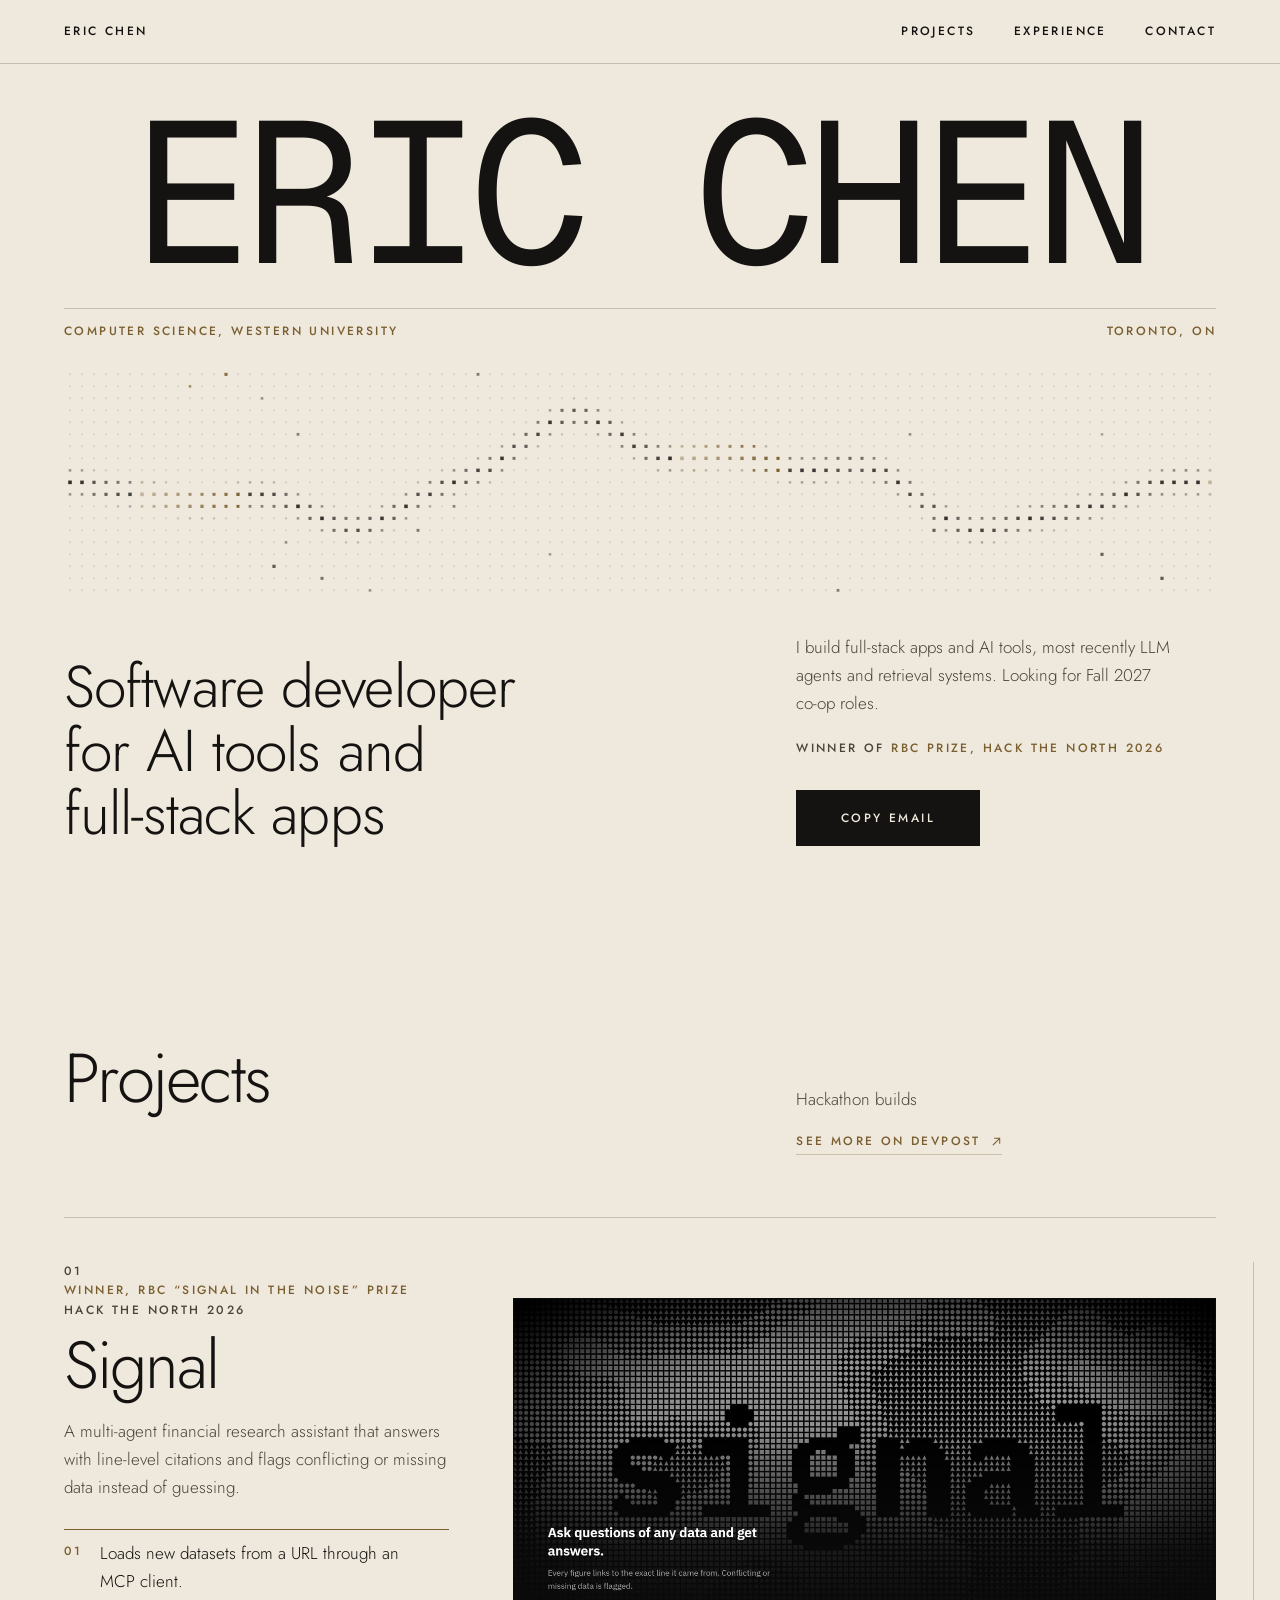
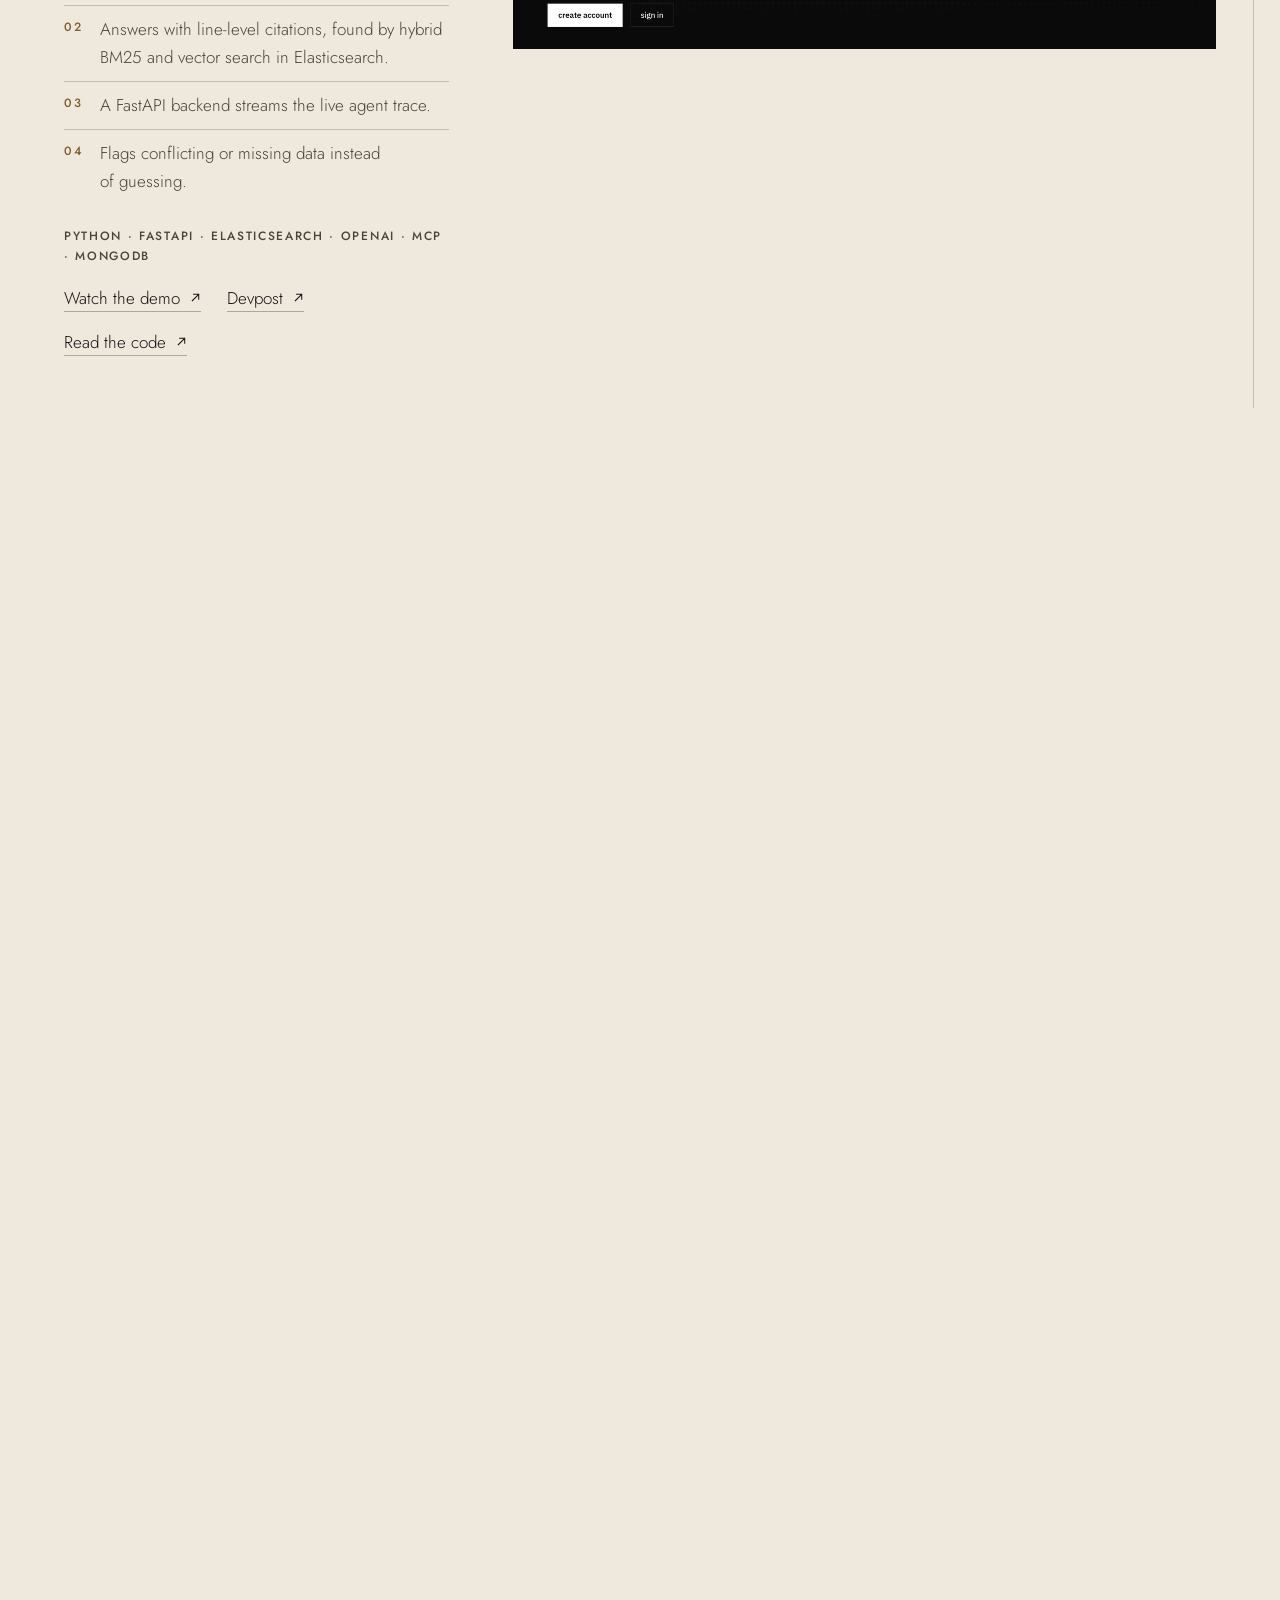
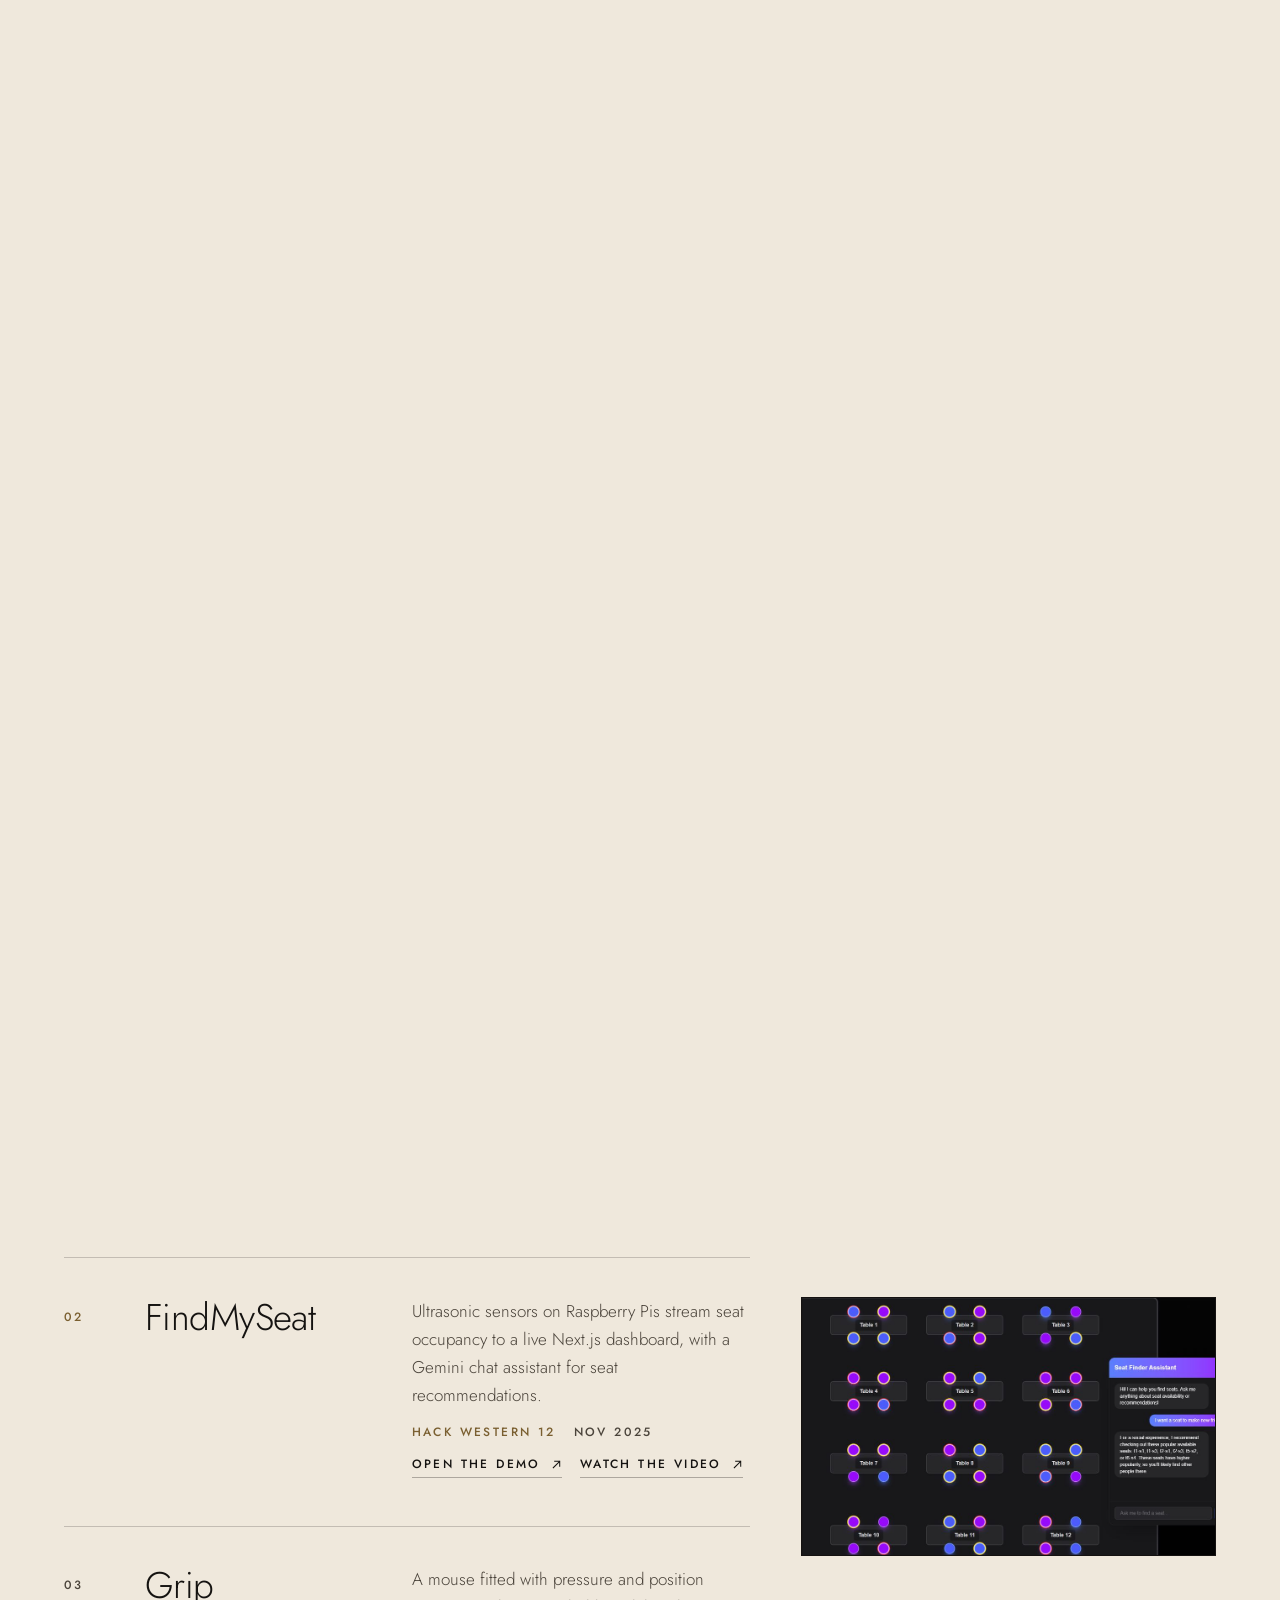
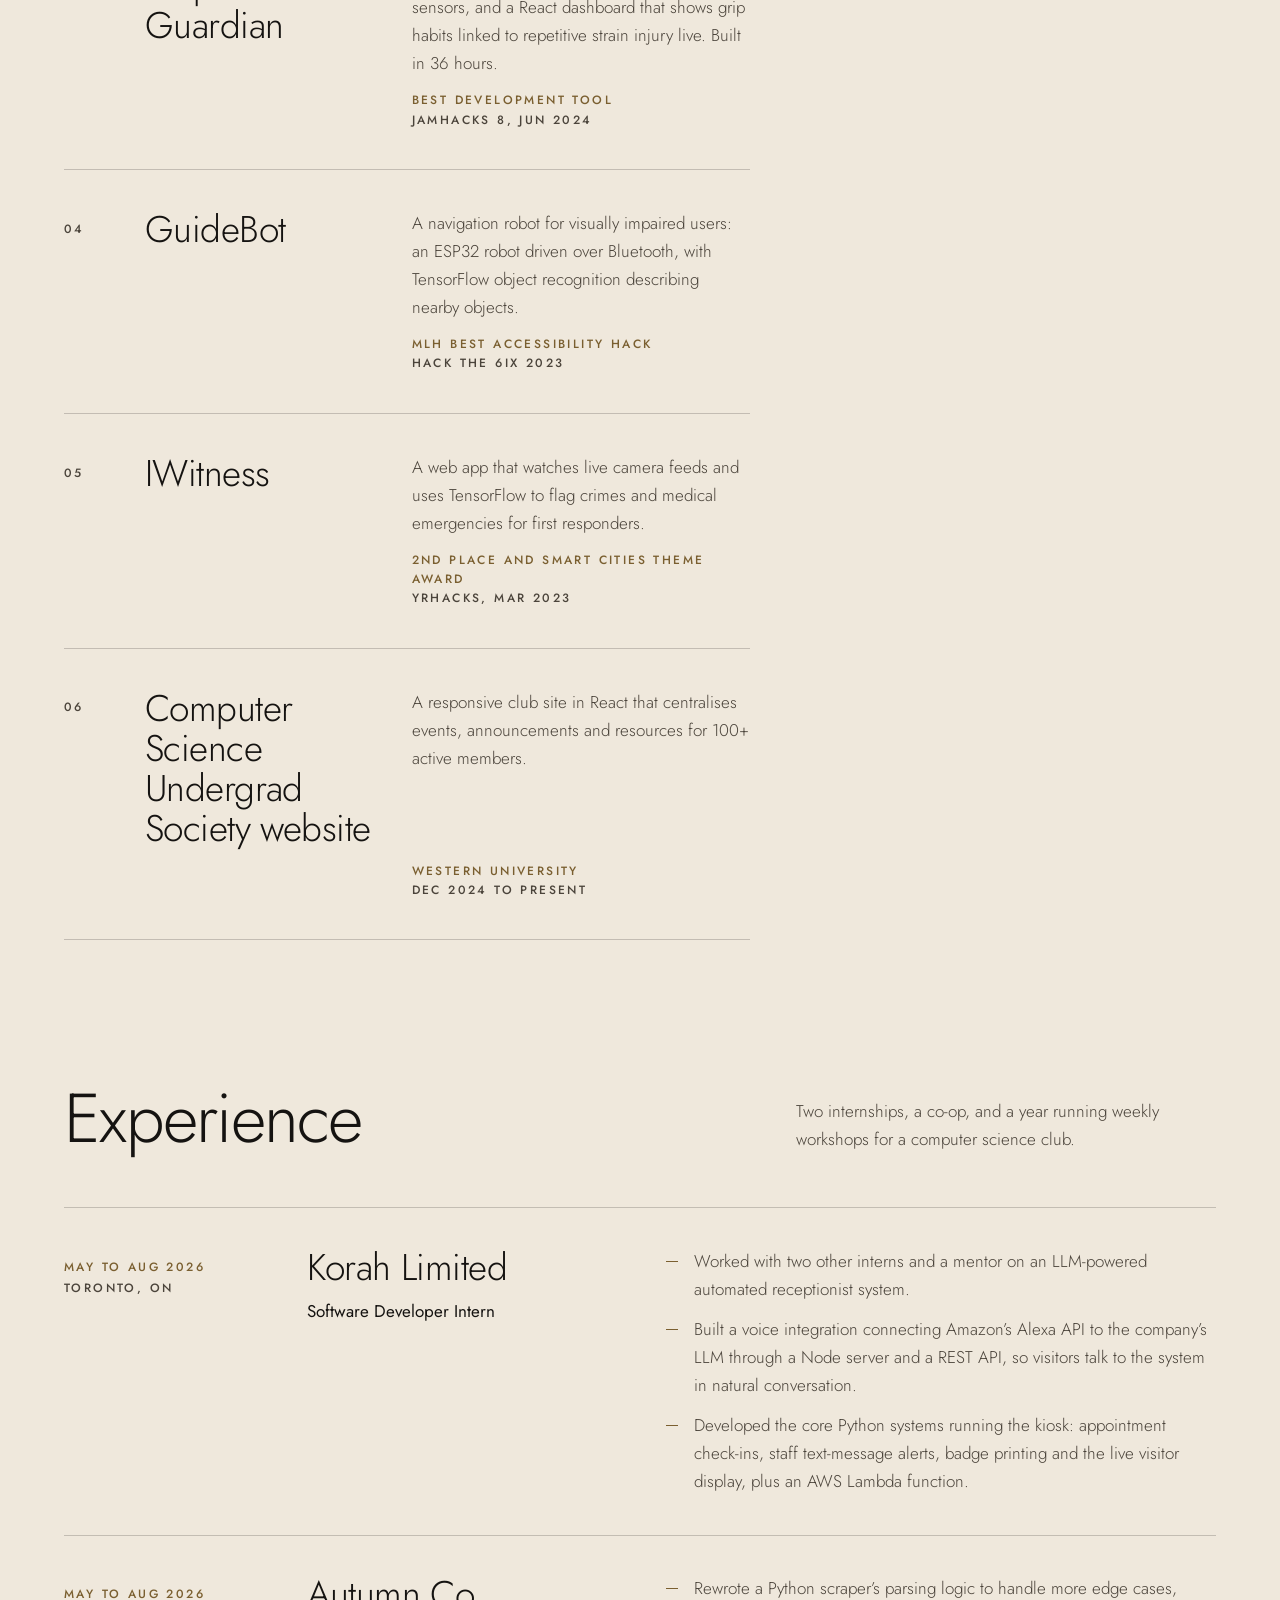
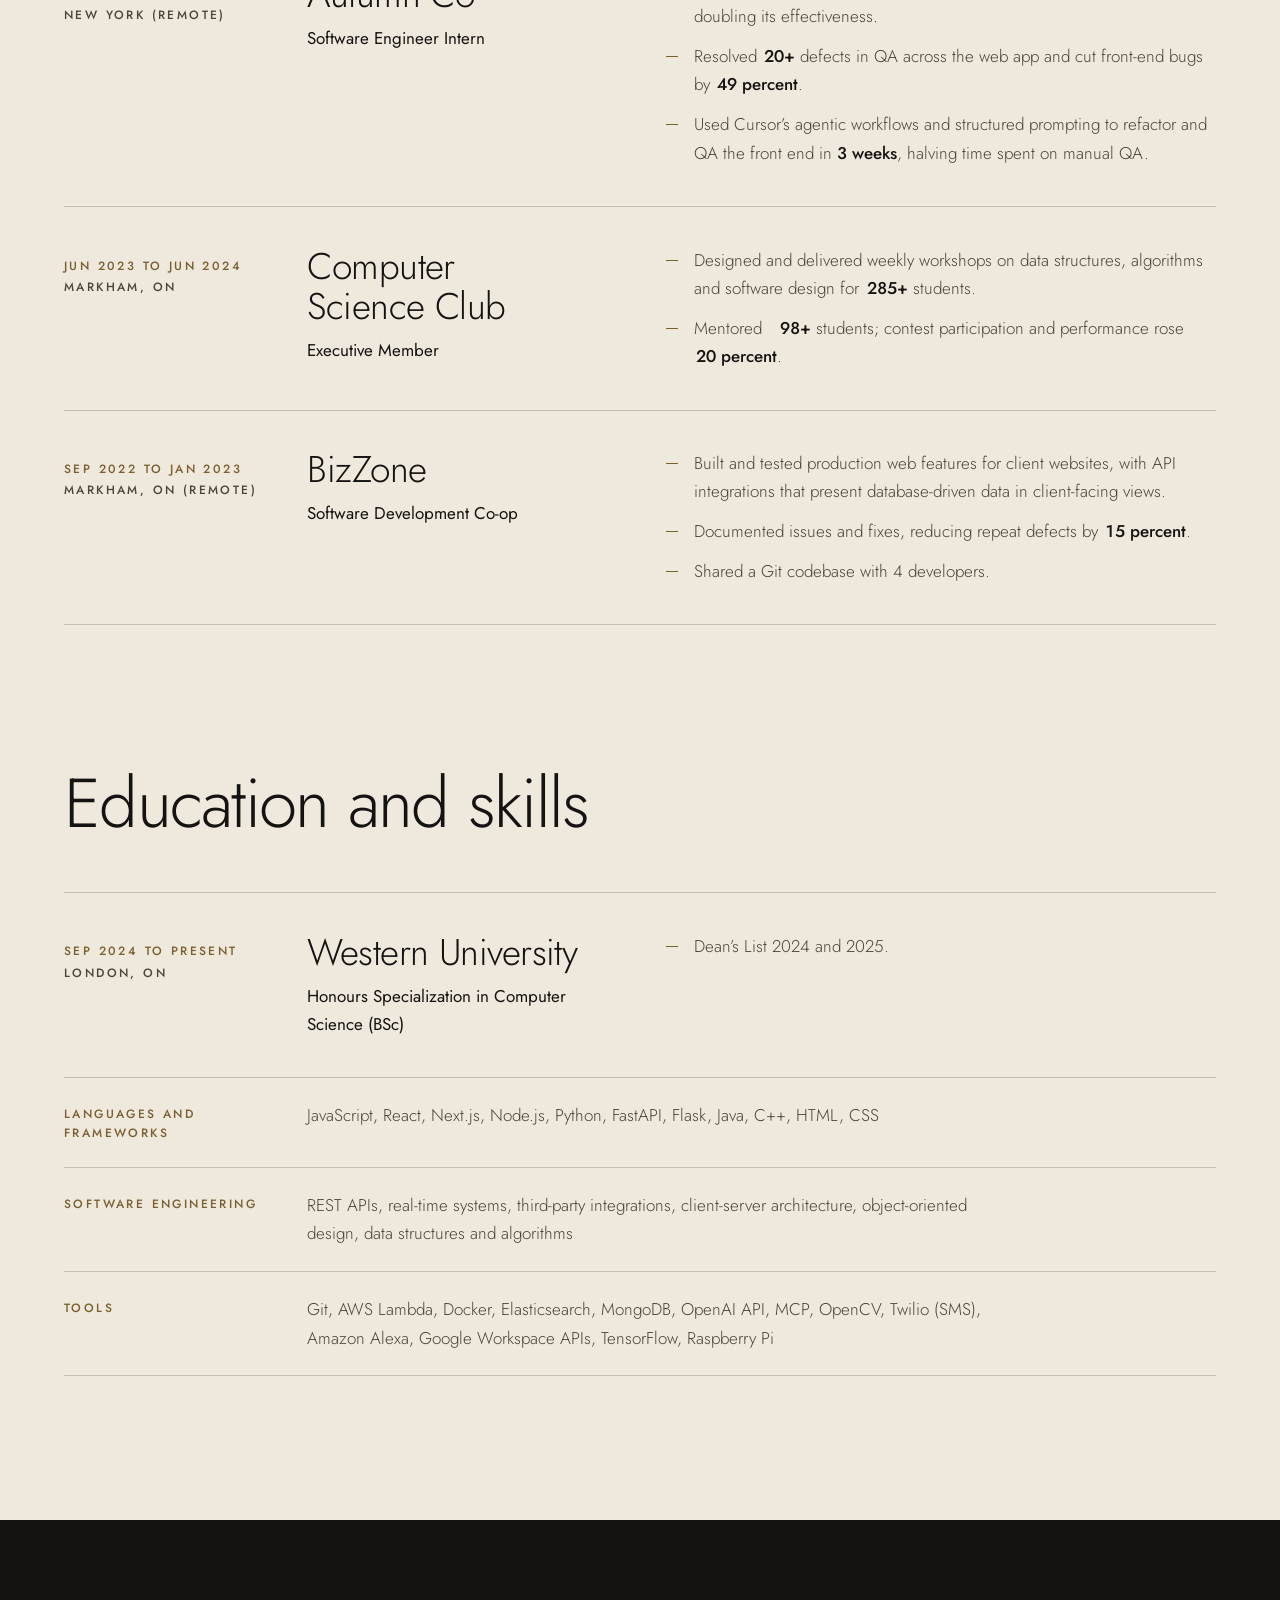
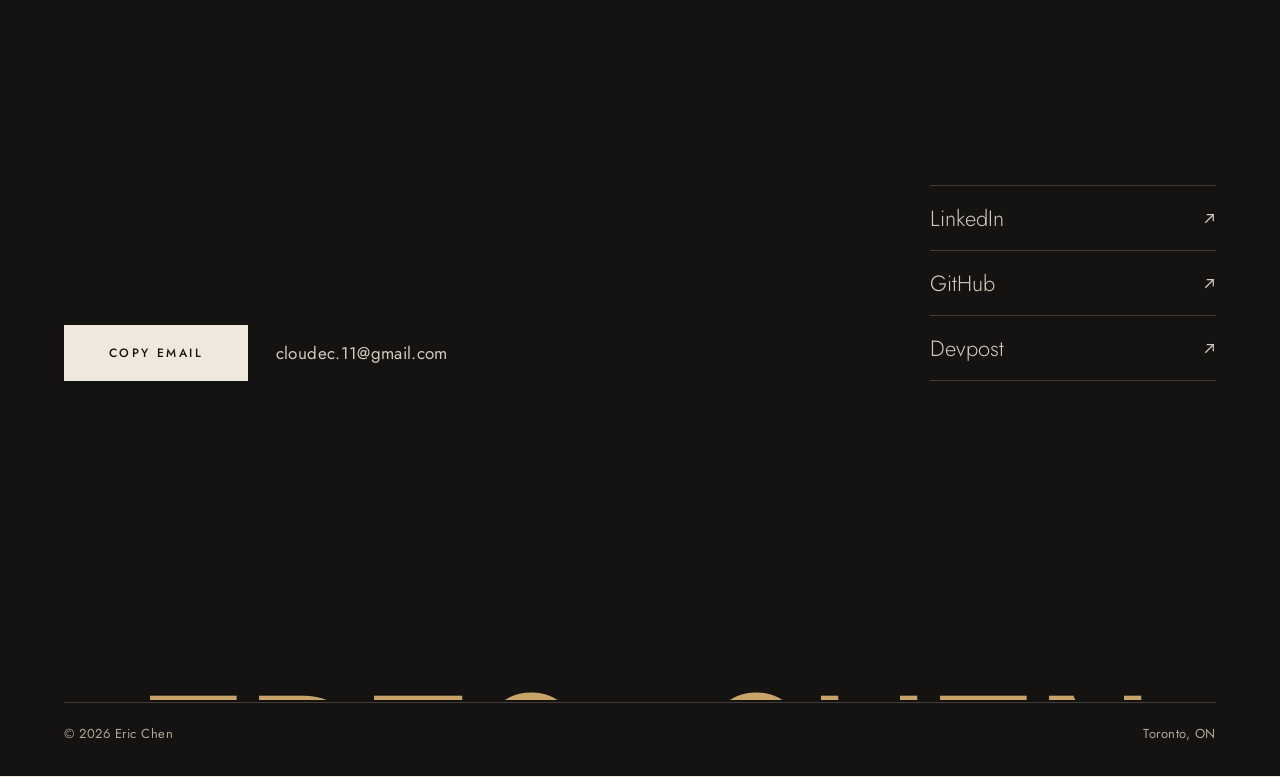
==== index.html @ 18ccc31a "animations and typography overhaul" ====
<!doctype html>
<html lang="en">
<head>
<meta charset="utf-8">
<meta name="viewport" content="width=device-width, initial-scale=1">
<title>Eric Chen, software developer for AI tools and full-stack apps</title>
<meta name="description" content="Eric Chen is a Computer Science student at Western University who builds full-stack apps and AI tools, most recently LLM agents and retrieval systems. Looking for Fall 2027 co-op roles.">
<meta name="theme-color" content="#efe8dc">
<link rel="canonical" href="https://eric-chen.ca/">
<meta property="og:type" content="website">
<meta property="og:site_name" content="Eric Chen">
<meta property="og:title" content="Eric Chen, software developer for AI tools and full-stack apps">
<meta property="og:description" content="Computer Science at Western University. Full-stack apps, LLM agents and retrieval systems. Looking for Fall 2027 co-op roles.">
<meta property="og:url" content="https://eric-chen.ca/">
<meta property="og:image" content="https://eric-chen.ca/assets/og.png">
<meta property="og:image:width" content="1200">
<meta property="og:image:height" content="630">
<meta property="og:image:alt" content="Eric Chen, software developer for AI tools and full-stack apps. Winner of RBC prize, Hack the North 2026.">
<meta name="twitter:card" content="summary_large_image">
<meta name="twitter:image" content="https://eric-chen.ca/assets/og.png">
<link rel="icon" href="/assets/favicon.svg" type="image/svg+xml">
<link rel="apple-touch-icon" href="/assets/apple-touch-icon.png">
<link rel="preconnect" href="https://fonts.googleapis.com">
<link rel="preconnect" href="https://fonts.gstatic.com" crossorigin>
<link href="https://fonts.googleapis.com/css2?family=Geist+Mono:wght@300..800&family=Jost:wght@300;400;500&display=swap" rel="stylesheet">
<link rel="stylesheet" href="assets/site.css">
<link rel="stylesheet" href="assets/hero.css">
<script>document.documentElement.classList.add('js');if(/[?&]motion=1/.test(location.search))document.documentElement.classList.add('force-motion');setTimeout(function(){if(!window.siteReady)document.documentElement.classList.remove('js')},3000)</script>
</head>
<body id="top">
<a class="skip" href="#main">Skip to content</a>

<svg class="sprite" aria-hidden="true" focusable="false" width="0" height="0">
  <symbol id="i-out" viewBox="0 0 12 12"><path d="M2.5 9.5l7-7M4 2.5h5.5V8" fill="none" stroke="currentColor" stroke-width="1.1" stroke-linecap="square"/></symbol>
</svg>

<header class="nav">
  <div class="wrap nav-row">
    <a class="mark k" href="#top" aria-label="Eric Chen, back to top">Eric Chen</a>
    <nav aria-label="Sections">
      <ul class="k">
        <li class="nav-wide"><a href="#projects">Projects</a></li>
        <li class="nav-wide"><a href="#experience">Experience</a></li>
        <li><a href="#contact">Contact</a></li>
      </ul>
    </nav>
  </div>
</header>

<main id="main">

<section class="hero" aria-labelledby="hero-title">
  <div class="wrap hero-top">
    <p class="hero-name" aria-label="Eric Chen"><span class="w" aria-hidden="true"><i style="--i:0">E</i><i style="--i:1">r</i><i style="--i:2">i</i><i style="--i:3">c</i></span> <span class="w" aria-hidden="true"><i style="--i:4">C</i><i style="--i:5">h</i><i style="--i:6">e</i><i style="--i:7">n</i></span></p>
    <p class="hero-meta k"><span>Computer Science, Western University</span><span>Toronto, ON</span></p>
    <div class="hero-field" aria-hidden="true"><canvas></canvas></div>
  </div>
  <div class="wrap hero-row" data-enter>
    <h1 id="hero-title">Software developer for AI tools and full&#8209;stack apps</h1>
    <div class="hero-side">
      <p>I build full-stack apps and AI tools, most recently LLM agents and retrieval systems. Looking for Fall 2027 co-op roles.</p>
      <p class="fact k"><span>Winner of</span> RBC prize, Hack&nbsp;the&nbsp;North&nbsp;2026</p>
      <a class="btn" href="mailto:cloudec.11@gmail.com" data-magnet data-copy><span>Email Eric</span></a>
    </div>
  </div>
</section>

<section class="sec" id="projects" aria-labelledby="projects-title">
  <div class="wrap">
    <header class="sec-head" data-reveal>
      <h2 id="projects-title">Projects</h2>
      <p>Hackathon builds</p>
      <a class="tlink k" href="https://devpost.com/cloudec-11">See more on Devpost<svg class="ico" aria-hidden="true"><use href="#i-out"/></svg></a>
    </header>

    <article class="case" id="signal" aria-labelledby="signal-title" data-case>
      <div class="case-stage">
        <div class="case-bg" aria-hidden="true"><div class="case-log"></div></div>
        <div class="case-rail" aria-hidden="true"><i></i></div>
        <div class="case-text" data-reveal>
          <p class="k case-award"><span class="row-n" aria-hidden="true">01</span><span class="hl">Winner, RBC &ldquo;Signal in the Noise&rdquo; prize</span><span>Hack the North 2026</span></p>
          <h3 id="signal-title" class="case-title">Signal</h3>
          <p class="case-lede">A multi-agent financial research assistant that answers with line-level citations and flags conflicting or missing data instead of guessing.</p>
          <ol class="steps">
            <li data-step="0"><span class="k" aria-hidden="true">01</span><p>Loads new datasets from a URL through an MCP client.</p></li>
            <li data-step="1"><span class="k" aria-hidden="true">02</span><p>Answers with line-level citations, found by hybrid BM25 and vector search in Elasticsearch.</p></li>
            <li data-step="2"><span class="k" aria-hidden="true">03</span><p>A FastAPI backend streams the live agent trace.</p></li>
            <li data-step="3"><span class="k" aria-hidden="true">04</span><p>Flags conflicting or missing data instead of guessing.</p></li>
          </ol>
          <p class="k stack">Python · FastAPI · Elasticsearch · OpenAI · MCP · MongoDB</p>
          <div class="case-links">
            <a class="tlink" href="https://www.youtube.com/watch?v=uoozwdHRqZA" data-video="uoozwdHRqZA" data-title="Signal demo">Watch the demo<svg class="ico" aria-hidden="true"><use href="#i-out"/></svg></a>
            <a class="tlink" href="https://devpost.com/software/temp-project-0sp3zv">Devpost<svg class="ico" aria-hidden="true"><use href="#i-out"/></svg></a>
            <a class="tlink" href="https://github.com/liamma06/searchGM">Read the code<svg class="ico" aria-hidden="true"><use href="#i-out"/></svg></a>
          </div>
        </div>
        <div class="screen" tabindex="0" role="group" aria-label="Signal screenshots" data-reveal>
          <img class="frame f0" src="assets/img/signal-1.jpg" width="1400" height="690" alt="Signal's landing page: ask questions of any data and get answers" loading="lazy" decoding="async">
          <img class="frame f1" src="assets/img/signal-2.jpg" width="1400" height="695" alt="A Signal answer about RBC's quarterly revenue and EPS, with numbered citations and an agent tracker showing planner, retriever, verifier and writer times" loading="lazy" decoding="async">
          <img class="frame f2" src="assets/img/signal-3.jpg" width="850" height="736" alt="Signal's agent graph tracing retrieved lines into an answer, with two conflicting figures marked in red" loading="lazy" decoding="async">
        </div>
      </div>
    </article>

    <div class="rows projects">
      <div class="peek" aria-hidden="true"></div>
      <article class="row proj" data-reveal data-shots="assets/img/shot-findmyseat.jpg assets/img/findmyseat-chat.jpg">
        <span class="k row-n" aria-hidden="true">02</span>
        <h3><a href="https://devpost.com/software/findmyseat">FindMySeat<svg class="ico" aria-hidden="true"><use href="#i-out"/></svg></a></h3>
        <div class="row-body">
          <p>Ultrasonic sensors on Raspberry Pis stream seat occupancy to a live Next.js dashboard, with a Gemini chat assistant for seat recommendations.</p>
          <img class="shot" src="assets/img/shot-findmyseat.jpg" width="1120" height="700" alt="FindMySeat's occupancy map showing which seats at each table are taken" loading="lazy" decoding="async">
        </div>
        <div class="k row-meta">
          <span class="hl">Hack Western 12</span>
          <span>Nov 2025</span>
          <a class="tlink" href="https://findmyseathackwestern.vercel.app">Open the demo<svg class="ico" aria-hidden="true"><use href="#i-out"/></svg></a>
          <a class="tlink" href="https://www.youtube.com/watch?v=jiRtKiY59do" data-video="jiRtKiY59do" data-title="FindMySeat demo">Watch the video<svg class="ico" aria-hidden="true"><use href="#i-out"/></svg></a>
        </div>
      </article>

      <article class="row proj" data-reveal data-shots="assets/img/gripguardian.jpg">
        <span class="k row-n" aria-hidden="true">03</span>
        <h3><a href="https://dorahacks.io/buidl/13396">Grip Guardian<svg class="ico" aria-hidden="true"><use href="#i-out"/></svg></a></h3>
        <div class="row-body">
          <p>A mouse fitted with pressure and position sensors, and a React dashboard that shows grip habits linked to repetitive strain injury live. Built in 36 hours.</p>
          <img class="shot shot-tall" src="assets/img/gripguardian.jpg" width="427" height="570" alt="The Grip Guardian prototype: a mouse shell fitted with sensors and wired to a microcontroller" loading="lazy" decoding="async">
        </div>
        <div class="k row-meta">
          <span class="hl">Best Development Tool</span>
          <span>JAMHacks 8, Jun 2024</span>
        </div>
      </article>

      <article class="row proj" data-reveal data-card="MLH Best Accessibility Hack|Hack the 6ix 2023">
        <span class="k row-n" aria-hidden="true">04</span>
        <h3><a href="https://devpost.com/software/guidebot">GuideBot<svg class="ico" aria-hidden="true"><use href="#i-out"/></svg></a></h3>
        <div class="row-body">
          <p>A navigation robot for visually impaired users: an ESP32 robot driven over Bluetooth, with TensorFlow object recognition describing nearby objects.</p>
        </div>
        <div class="k row-meta">
          <span class="hl">MLH Best Accessibility Hack</span>
          <span>Hack the 6ix 2023</span>
        </div>
      </article>

      <article class="row proj" data-reveal data-shots="assets/img/shot-iwitness.jpg assets/img/iwitness-live.jpg">
        <span class="k row-n" aria-hidden="true">05</span>
        <h3><a href="https://devpost.com/software/temp-rft3ge">IWitness<svg class="ico" aria-hidden="true"><use href="#i-out"/></svg></a></h3>
        <div class="row-body">
          <p>A web app that watches live camera feeds and uses TensorFlow to flag crimes and medical emergencies for first responders.</p>
          <img class="shot" src="assets/img/shot-iwitness.jpg" width="1120" height="700" alt="IWitness's home page" loading="lazy" decoding="async">
        </div>
        <div class="k row-meta">
          <span class="hl">2nd Place and Smart Cities Theme Award</span>
          <span>YRHacks, Mar 2023</span>
        </div>
      </article>

      <article class="row proj proj-plain" data-reveal data-card="100+ active members|React">
        <span class="k row-n" aria-hidden="true">06</span>
        <h3>Computer Science Undergrad Society website</h3>
        <div class="row-body">
          <p>A responsive club site in React that centralises events, announcements and resources for 100+ active members.</p>
        </div>
        <div class="k row-meta">
          <span class="hl">Western University</span>
          <span>Dec 2024 to present</span>
        </div>
      </article>
    </div>
  </div>
</section>

<section class="sec" id="experience" aria-labelledby="exp-title">
  <div class="wrap">
    <header class="sec-head" data-reveal>
      <h2 id="exp-title">Experience</h2>
      <p>Two internships, a co-op, and a year running weekly workshops for a computer science club.</p>
    </header>

    <ol class="rows">
      <li class="row role" data-reveal>
        <p class="k row-meta"><span class="hl">May to Aug 2026</span><span>Toronto, ON</span></p>
        <div class="role-id">
          <h3>Korah Limited</h3>
          <p>Software Developer Intern</p>
        </div>
        <ul class="points">
          <li>Worked with two other interns and a mentor on an LLM-powered automated receptionist system.</li>
          <li>Built a voice integration connecting Amazon&rsquo;s Alexa API to the company&rsquo;s LLM through a Node server and a REST API, so visitors talk to the system in natural conversation.</li>
          <li>Developed the core Python systems running the kiosk: appointment check-ins, staff text-message alerts, badge printing and the live visitor display, plus an AWS Lambda function.</li>
        </ul>
      </li>
      <li class="row role" data-reveal>
        <p class="k row-meta"><span class="hl">May to Aug 2026</span><span>New York (remote)</span></p>
        <div class="role-id">
          <h3>Autumn Co</h3>
          <p>Software Engineer Intern</p>
        </div>
        <ul class="points">
          <li>Rewrote a Python scraper&rsquo;s parsing logic to handle more edge cases, doubling its effectiveness.</li>
          <li>Resolved <b><span class="num" data-n="20">20</span>+</b> defects in QA across the web app and cut front-end bugs by <b><span class="num" data-n="50">50</span> percent</b>.</li>
          <li>Used Cursor&rsquo;s agentic workflows and structured prompting to refactor and QA the front end in <b>3 weeks</b>, halving time spent on manual QA.</li>
        </ul>
      </li>
      <li class="row role" data-reveal>
        <p class="k row-meta"><span class="hl">Jun 2023 to Jun 2024</span><span>Markham, ON</span></p>
        <div class="role-id">
          <h3>Computer Science Club</h3>
          <p>Executive Member</p>
        </div>
        <ul class="points">
          <li>Designed and delivered weekly workshops on data structures, algorithms and software design for <b><span class="num" data-n="300">300</span>+</b> students.</li>
          <li>Mentored <b><span class="num" data-n="100">100</span>+</b> students; contest participation and performance rose <b><span class="num" data-n="20">20</span> percent</b>.</li>
        </ul>
      </li>
      <li class="row role" data-reveal>
        <p class="k row-meta"><span class="hl">Sep 2022 to Jan 2023</span><span>Markham, ON (remote)</span></p>
        <div class="role-id">
          <h3>BizZone</h3>
          <p>Software Development Co-op</p>
        </div>
        <ul class="points">
          <li>Built and tested production web features for client websites, with API integrations that present database-driven data in client-facing views.</li>
          <li>Documented issues and fixes, reducing repeat defects by <b><span class="num" data-n="15">15</span> percent</b>.</li>
          <li>Shared a Git codebase with 4 developers.</li>
        </ul>
      </li>
    </ol>
  </div>
</section>

<section class="sec" id="education" aria-labelledby="edu-title">
  <div class="wrap">
    <header class="sec-head" data-reveal>
      <h2 id="edu-title">Education and skills</h2>
    </header>
    <div class="rows">
      <div class="row role" data-reveal>
        <p class="k row-meta"><span class="hl">Sep 2024 to present</span><span>London, ON</span></p>
        <div class="role-id">
          <h3>Western University</h3>
          <p>Honours Specialization in Computer Science (BSc)</p>
        </div>
        <ul class="points"><li>Dean&rsquo;s List 2024 and 2025.</li></ul>
      </div>
      <dl class="skills">
        <div class="row" data-reveal><dt class="k">Languages and frameworks</dt><dd>JavaScript, React, Next.js, Node.js, Python, FastAPI, Flask, Java, C++, HTML, CSS</dd></div>
        <div class="row" data-reveal><dt class="k">Software engineering</dt><dd>REST APIs, real-time systems, third-party integrations, client-server architecture, object-oriented design, data structures and algorithms</dd></div>
        <div class="row" data-reveal><dt class="k">Tools</dt><dd>Git, AWS Lambda, Docker, Elasticsearch, MongoDB, OpenAI API, MCP, OpenCV, Twilio (SMS), Amazon Alexa, Google Workspace APIs, TensorFlow, Raspberry Pi</dd></div>
      </dl>
    </div>
  </div>
</section>

</main>

<footer class="foot" id="contact" aria-labelledby="foot-title">
  <div class="wrap">
    <div class="foot-grid">
      <div class="foot-lead" data-reveal>
        <h2 id="foot-title">Open to Fall 2027 co&#8209;op roles.</h2>
        <div class="foot-cta">
          <a class="btn btn-light" href="mailto:cloudec.11@gmail.com" data-magnet data-copy><span>Email Eric</span></a>
          <span class="foot-mail">cloudec.11@gmail.com</span>
        </div>
      </div>
      <ul class="foot-links" data-reveal>
        <li><a href="https://www.linkedin.com/in/eric-chen11"><span>LinkedIn</span><svg class="ico" aria-hidden="true"><use href="#i-out"/></svg></a></li>
        <li><a href="https://github.com/cloudec11"><span>GitHub</span><svg class="ico" aria-hidden="true"><use href="#i-out"/></svg></a></li>
        <li><a href="https://devpost.com/cloudec-11"><span>Devpost</span><svg class="ico" aria-hidden="true"><use href="#i-out"/></svg></a></li>
      </ul>
    </div>
    <p class="foot-name" aria-hidden="true"><span class="w"><i style="--i:0">E</i><i style="--i:1">r</i><i style="--i:2">i</i><i style="--i:3">c</i></span> <span class="w"><i style="--i:5">C</i><i style="--i:6">h</i><i style="--i:7">e</i><i style="--i:8">n</i></span></p>
    <div class="foot-base">
      <span>&copy; 2026 Eric Chen</span>
      <span>Toronto, ON</span>
    </div>
  </div>
</footer>

<dialog class="film" aria-label="Project demo video">
  <div class="film-box">
    <div class="film-bar"><p class="k film-title"></p><button class="film-close k" type="button">Close</button></div>
    <div class="film-frame"></div>
  </div>
</dialog>
<p class="sr-only" role="status" aria-live="polite" id="copy-status"></p>
<script src="assets/site.js" defer></script>
<script src="assets/hero.js" defer></script>
<script src="assets/field.js" defer></script>
</body>
</html>
---- assets/site.css ----
/* eric-chen.ca
   Cream paper, near-black ink, one muted gold.
   One text face (Jost). The monospace (Geist Mono) is reserved for the name alone. */

:root {
  --cream: #efe8dc;
  --ink: #151311;
  --soft: #4b443b;
  --gold: #7a5f30;
  --gold-l: #c8a46a;
  --on-ink: #d3cbbe;
  --on-ink-soft: #b0a797;
  --line: rgba(21, 19, 17, .2);
  --line-d: rgba(239, 232, 220, .2);

  --mono: "Geist Mono", ui-monospace, "SF Mono", Menlo, Consolas, monospace;
  --sans: Jost, "Century Gothic", system-ui, sans-serif;

  --edge: clamp(20px, 5vw, 72px);
  --max: 1240px;
  --nav-h: 64px;
  --band: clamp(96px, 16vh, 176px);
  --out: cubic-bezier(.16, 1, .3, 1);
  --ring: var(--gold);
}

*, *::before, *::after { box-sizing: border-box; }
* { margin: 0; padding: 0; }

html {
  scroll-behavior: smooth;
  scroll-padding-top: var(--nav-h);
  scrollbar-color: #8b7f6d var(--cream);
  -webkit-text-size-adjust: 100%;
}

body {
  background: var(--cream);
  color: var(--ink);
  font: 300 17px/1.65 var(--sans);
  -webkit-font-smoothing: antialiased;
  -moz-osx-font-smoothing: grayscale;
  overflow-x: clip;
}

::selection { background: var(--ink); color: var(--cream); }
.foot ::selection { background: var(--gold-l); color: var(--ink); }

img { display: block; max-width: 100%; height: auto; }
a { color: inherit; text-decoration: none; }
ul, ol { list-style: none; }
h1, h2, h3 { font-weight: 300; text-wrap: balance; }
p { text-wrap: pretty; }
b { font-weight: 500; color: var(--ink); }
i { font-style: normal; }

:focus-visible { outline: 2px solid var(--ring); outline-offset: 4px; }
.foot { --ring: var(--gold-l); }

.wrap { width: min(var(--max), 100% - 2 * var(--edge)); margin-inline: auto; }
.sprite { position: absolute; }

/* Small tracked label: the only second voice on the page */
.k {
  font: 500 12px/1.6 var(--sans);
  letter-spacing: .2em;
  text-transform: uppercase;
}

.skip {
  position: absolute;
  left: 8px;
  top: 8px;
  z-index: 100;
  padding: 16px 20px;
  background: var(--ink);
  color: var(--cream);
  font: 500 12px/1 var(--sans);
  letter-spacing: .2em;
  text-transform: uppercase;
  transform: translateY(-200%);
}
.skip:focus { transform: none; outline-color: var(--gold-l); outline-offset: 2px; }

.ico { width: 11px; height: 11px; flex: none; transition: transform .45s var(--out), opacity .3s; }

/* ── Nav ─────────────────────────────────────────── */
.nav { position: sticky; top: 0; z-index: 50; background: var(--cream); }
.nav-row {
  display: flex;
  justify-content: space-between;
  align-items: center;
  height: var(--nav-h);
}
/* Reading progress: a gold hairline that grows with the page */
.nav::after {
  content: "";
  position: absolute;
  inset: auto 0 0 0;
  height: 1px;
  background: var(--line);
}
.nav::before {
  content: "";
  position: absolute;
  inset: auto 0 -1px 0;
  z-index: 1;
  height: 3px;
  background: var(--gold);
  transform: scaleX(var(--read, 0));
  transform-origin: 0 50%;
}
/* Where scroll timelines exist the browser drives it; elsewhere site.js sets --read */
@supports (animation-timeline: scroll()) {
  .nav::before { animation: grow linear both; animation-timeline: scroll(root); }
}
@keyframes grow { from { transform: scaleX(0); } to { transform: scaleX(1); } }

.mark { display: inline-flex; align-items: center; min-height: 44px; }
.nav ul { display: flex; gap: clamp(20px, 3vw, 40px); }
.nav li a, .mark {
  display: inline-flex;
  align-items: center;
  min-height: 44px;
  background: linear-gradient(currentColor, currentColor) 0 calc(50% + 13px) / 0 1px no-repeat;
  transition: background-size .45s var(--out);
}
.nav li a:hover, .nav li a:focus-visible, .mark:hover { background-size: 100% 1px; }

/* ── Button: ink fills from below on hover ───────── */
.btn {
  position: relative;
  display: inline-flex;
  align-items: center;
  justify-content: center;
  min-height: 56px;
  padding: 0 36px;
  border: 1px solid var(--ink);
  color: var(--cream);
  font: 500 12px/1 var(--sans);
  letter-spacing: .2em;
  text-transform: uppercase;
  white-space: nowrap;
  overflow: hidden;
  isolation: isolate;
  transition: color .45s var(--out), transform .5s var(--out);
  will-change: transform;
}
.btn::before, .btn::after { content: ""; position: absolute; inset: 0; z-index: -1; }
.btn::before { background: var(--ink); }
.btn::after { background: var(--cream); transform: translateY(101%); transition: transform .55s var(--out); }
.btn:hover, .btn:focus-visible { color: var(--ink); }
.btn:hover::after, .btn:focus-visible::after { transform: none; }
.btn:active { transform: scale(.97); transition-duration: .08s; }
.btn-light { border-color: var(--cream); color: var(--ink); }
.btn-light::before { background: var(--cream); }
.btn-light::after { background: var(--ink); }
.btn-light:hover, .btn-light:focus-visible { color: var(--cream); }
/* Copy-email button: both labels share one cell so the width never jumps; the new one rolls up */
.btn-roll { display: grid; overflow: hidden; }
.btn-roll > span { grid-area: 1 / 1; text-align: center; transition: transform .55s var(--out), opacity .4s; }
.btn-roll > span + span { transform: translateY(110%); opacity: 0; }
.btn.is-copied .btn-roll > span:first-child { transform: translateY(-110%); opacity: 0; }
.btn.is-copied .btn-roll > span + span { transform: none; opacity: 1; }
.sr-only { position: absolute; width: 1px; height: 1px; overflow: hidden; clip-path: inset(50%); white-space: nowrap; }

.tlink {
  position: relative;
  display: inline-flex;
  align-items: center;
  gap: 10px;
  min-height: 44px;
}
.tlink::before, .tlink::after {
  content: "";
  position: absolute;
  left: 0;
  right: 0;
  top: calc(50% + 13px);
  height: 1px;
  background: currentColor;
}
.tlink::before { opacity: .3; }
.tlink::after { transform: scaleX(0); transform-origin: 0 50%; transition: transform .5s var(--out); }
.tlink:hover::after, .tlink:focus-visible::after { transform: scaleX(1); }
.tlink:hover .ico { transform: translate(2px, -2px); }

/* ── Hero ────────────────────────────────────────── */
.hero {
  min-height: calc(100svh - var(--nav-h));
  display: flex;
  flex-direction: column;
  justify-content: space-between;
  padding-bottom: clamp(32px, 6vh, 64px);
}
.hero-top {
  container-type: inline-size;
  padding-top: clamp(20px, 4vh, 44px);
  flex: 1;
  display: flex;
  flex-direction: column;
}
/* Signal in the noise: a dot-matrix scope under the name (assets/field.js) */
.hero-field {
  flex: 1;
  min-height: 140px;
  margin-top: clamp(16px, 3vh, 32px);
  position: relative;
  animation: fade 1.6s 1s ease-out backwards;
}
.hero-field canvas { position: absolute; inset: 0; width: 100%; height: 100%; }
.hero-name {
  font: 400 17.4cqi/.86 var(--mono);
  letter-spacing: -.035em;
  text-transform: uppercase;
  white-space: nowrap;
  text-align: center;
  margin-inline: -.02em;
}
.hero-name .w { display: inline-block; overflow: clip; overflow-clip-margin: .04em; padding-block: .12em; margin-block: -.09em; }
.hero-name i { display: inline-block; animation: letter 1.2s calc(var(--i) * 55ms + 80ms) var(--out) backwards; }
@keyframes letter { from { transform: translateY(108%); } }
/* The name eases back as the page starts to scroll */
@supports (animation-timeline: scroll()) {
  .hero-top { animation: recede linear both; animation-timeline: scroll(root); animation-range: 0 80vh; }
  @keyframes recede { to { transform: translateY(14vh) scale(.94); opacity: .12; } }
}

.hero-meta {
  display: flex;
  justify-content: space-between;
  gap: 24px;
  margin-top: clamp(16px, 2.6vh, 28px);
  padding-top: 14px;
  color: var(--gold);
  position: relative;
  animation: fade .9s .7s ease-out backwards;
}
.hero-meta::before {
  content: "";
  position: absolute;
  inset: 0 0 auto 0;
  height: 1px;
  background: var(--line);
  transform-origin: 0 50%;
  animation: draw 1.4s .5s var(--out) backwards;
}
@keyframes draw { from { transform: scaleX(0); } }
@keyframes fade { from { opacity: 0; } }

.hero-row {
  display: grid;
  grid-template-columns: minmax(0, 1.5fr) minmax(0, 1fr);
  column-gap: clamp(32px, 8vw, 128px);
  align-items: end;
  padding-top: clamp(28px, 4vh, 48px);
  position: relative;
  background: var(--cream);
}
.hero h1 {
  font-size: clamp(34px, 4.6vw, 68px);
  line-height: 1.08;
  letter-spacing: -.015em;
  max-width: 14ch;
}
.hero-side { display: flex; flex-direction: column; align-items: flex-start; gap: 22px; }
.hero-side > p:first-child { color: var(--soft); max-width: 38ch; }
.fact { color: var(--gold); }
.fact span { color: var(--soft); }
.hero-side .btn { margin-top: 10px; }

[data-enter] > *, .hero-side > * { animation: rise 1.1s var(--out) backwards; }
[data-enter] > h1 { animation-delay: .45s; }
.hero-side > :nth-child(1) { animation-delay: .6s; }
.hero-side > :nth-child(2) { animation-delay: .7s; }
.hero-side > :nth-child(3) { animation-delay: .8s; }
[data-enter] > .hero-side { animation: none; }
@keyframes rise { from { opacity: 0; transform: translateY(22px); } }

/* ── Sections ────────────────────────────────────── */
.sec { padding-top: var(--band); position: relative; background: var(--cream); }
.sec:last-of-type { padding-bottom: var(--band); }

.sec-head {
  display: grid;
  grid-template-columns: minmax(0, 1.5fr) minmax(0, 1fr);
  column-gap: clamp(32px, 8vw, 128px);
  align-items: end;
  margin-bottom: clamp(36px, 6vh, 64px);
}
h2 {
  font-size: clamp(38px, 5.4vw, 80px);
  line-height: 1;
  letter-spacing: -.025em;
}
.sec-head p { color: var(--soft); max-width: 40ch; }
.sec-head .tlink { grid-column: 2; justify-self: start; margin-top: 6px; color: var(--gold); }

/* Rows: a hairline that draws in, then the content rises */
.row {
  position: relative;
  display: grid;
  column-gap: clamp(20px, 3.2vw, 48px);
  align-items: start;
  padding-block: clamp(28px, 4.4vh, 44px);
}
.row::before {
  content: "";
  position: absolute;
  inset: 0 0 auto 0;
  height: 1px;
  background: var(--line);
  transform-origin: 0 50%;
}
.rows > .row:last-child::after, .skills > .row:last-child::after {
  content: "";
  position: absolute;
  inset: auto 0 0 0;
  height: 1px;
  background: var(--line);
}
.row h3 { font-size: clamp(26px, 2.9vw, 42px); line-height: 1.08; letter-spacing: -.015em; }
.row-body p, .points li, .skills dd { color: var(--soft); }
.row-meta { display: flex; flex-direction: column; gap: 2px; color: var(--soft); }
.row-meta .hl { color: var(--gold); }

/* ── Projects ────────────────────────────────────── */
.proj { grid-template-columns: 40px minmax(0, 1.05fr) minmax(0, 1.25fr) minmax(0, .8fr); }
.row-n { color: var(--soft); padding-top: .9em; }
.proj h3 a {
  display: inline-block;
  transition: transform .6s var(--out), color .4s;
}
.proj h3 a::after { content: ""; position: absolute; inset: 0; }
.proj h3 .ico { display: inline; width: .42em; height: .42em; margin-left: .3em; vertical-align: .12em; opacity: 0; transform: translate(-8px, 8px); }
.proj h3 a:focus-visible { outline: none; }
.proj h3 a:focus-visible::after { outline: 2px solid var(--ring); outline-offset: -2px; }
.row-body p { max-width: 46ch; }
.stack { margin-top: 14px; color: var(--soft); letter-spacing: .14em; }
.shot { margin-top: 22px; width: 100%; border: 1px solid var(--line); }
.shot-tall { width: min(240px, 60%); }
.row-meta .tlink { position: relative; z-index: 1; align-self: flex-start; margin-top: 6px; color: var(--ink); }
.row > * { transition: opacity .5s var(--out); }

@media (hover: hover) and (min-width: 861px) {
  .projects:hover .proj:not(:hover) > * { opacity: .32; }
  .proj:hover h3 a { transform: translateX(14px); }
  .proj:hover h3 .ico { opacity: 1; transform: none; }
  .proj:hover .row-n, .proj.is-active .row-n { color: var(--gold); }
}

/* Wide pointer screens: screenshots leave the rows for a docked preview column
   that sticks beside the list, so it never sits over a row's text or links. */
.peek { display: none; }
@media (hover: hover) and (min-width: 1100px) {
  .peek-on .shot { display: none; }
  .peek-on .projects {
    display: grid;
    grid-template-columns: minmax(0, 1fr) minmax(320px, 36%);
    column-gap: clamp(32px, 4vw, 64px);
  }
  .peek-on .projects > .proj {
    grid-column: 1;
    grid-template-columns: 40px minmax(0, .8fr) minmax(0, 1.2fr);
    row-gap: 14px;
  }
  .peek-on .proj .row-meta { grid-column: 3; flex-direction: row; flex-wrap: wrap; align-items: center; gap: 0 18px; }
  .peek-on .proj .row-meta .tlink { margin-top: 0; }
  .peek-on .peek {
    display: block;
    grid-column: 2;
    grid-row: 1 / span 6;
    align-self: start;
    position: sticky;
    top: calc(var(--nav-h) + clamp(28px, 4.4vh, 44px));
    margin-top: clamp(28px, 4.4vh, 44px);
    aspect-ratio: 16 / 10;
    overflow: hidden;
    background: var(--ink);
    border: 1px solid var(--line);
    clip-path: inset(0 0 100% 0);
    transition: clip-path 1.2s var(--out);
  }
  .peek-on .peek.in { clip-path: inset(0); }
}
/* Each new image wipes up over the last one; the old one resets once covered */
.peek > * {
  position: absolute;
  inset: 0;
  width: 100%;
  height: 100%;
  object-fit: cover;
  clip-path: inset(100% 0 0 0);
  transform: scale(1.14);
  transition: clip-path .75s var(--out) .75s, transform 1.4s var(--out) .75s;
}
.peek > .on { clip-path: inset(0); transform: none; transition-delay: 0s; }
.peek img[src*="gripguardian"] { object-position: 50% 58%; }
.peek .card {
  display: flex;
  flex-direction: column;
  justify-content: space-between;
  padding: 28px 30px;
  background: var(--ink);
  color: var(--gold-l);
}
.peek .card b { font: 300 clamp(26px, 2.3vw, 34px)/1.08 var(--sans); letter-spacing: -.01em; color: var(--cream); max-width: 12ch; }
.peek .card span { font: 500 11px/1.6 var(--sans); letter-spacing: .2em; text-transform: uppercase; }

/* ── Signal: the case study ─────────────────────────
   Default (no JS, touch, reduced motion): text, then a swipeable strip of three screens.
   .pin (wide pointer screens with motion): the stage sticks while four steps play.   */
.case { position: relative; padding-block: clamp(28px, 4.4vh, 44px) clamp(56px, 9vh, 96px); }
.case::before { content: ""; position: absolute; inset: 0 0 auto 0; height: 1px; background: var(--line); }
.case-stage {
  display: grid;
  grid-template-columns: minmax(0, .85fr) minmax(0, 1.55fr);
  column-gap: clamp(32px, 5vw, 80px);
  align-items: center;
}
.case-award { display: flex; flex-wrap: wrap; gap: 0 16px; color: var(--soft); }
.case-award .row-n { padding: 0; min-width: 24px; }
.case-award .hl { color: var(--gold); }
.case-title { margin-top: 14px; font-size: clamp(48px, 6.4vw, 96px); line-height: .95; letter-spacing: -.03em; }
.case-lede { margin-top: 20px; max-width: 44ch; color: var(--soft); }
.steps { margin-top: 28px; }
.steps li {
  position: relative;
  display: grid;
  grid-template-columns: 36px minmax(0, 1fr);
  padding-block: 12px;
  color: var(--soft);
  transition: color .5s var(--out);
}
.steps li::before, .steps li::after { content: ""; position: absolute; inset: 0 0 auto 0; height: 1px; background: var(--line); }
.steps li::after { background: var(--gold); transform: scaleX(0); transform-origin: 0 50%; transition: transform .9s var(--out), opacity .5s; }
.steps li .k { padding-top: .25em; color: var(--gold); }
.steps p { max-width: 40ch; }
.case .stack { margin-top: 22px; }
.case-links { display: flex; flex-wrap: wrap; gap: 0 26px; margin-top: 10px; }
.case-links .tlink { color: var(--ink); }

.screen {
  position: relative;
  display: flex;
  gap: 12px;
  overflow-x: auto;
  overflow-y: hidden;
  scroll-snap-type: x mandatory;
  overscroll-behavior-x: contain;
  scrollbar-width: thin;
  padding-bottom: 10px;
}
.screen .frame {
  flex: 0 0 88%;
  width: 88%;
  aspect-ratio: 2 / 1;
  height: auto;
  object-fit: cover;
  object-position: 0 0;
  background: #0a0a0a;
  border: 1px solid var(--line);
  scroll-snap-align: start;
}
.screen .f2 { object-fit: contain; object-position: 50% 50%; }
.screen iframe { flex: 0 0 100%; width: 100%; aspect-ratio: 16 / 9; border: 0; background: #0a0a0a; }

@media (max-width: 860px) {
  .case-stage { grid-template-columns: minmax(0, 1fr); row-gap: 36px; }
}

/* Pinned mode */
.case.pin { height: calc(100svh + 260vh); padding: 0; }
.case.pin .case-stage {
  position: sticky;
  top: var(--nav-h);
  height: calc(100svh - var(--nav-h));
  padding-block: clamp(24px, 5vh, 56px);
  align-items: start;
  isolation: isolate;
}
.case.pin .screen { margin-top: clamp(28px, 4vh, 44px); }

/* While pinned, a faint agent trace scrolls behind the stage and a rail fills,
   so it reads as scrolling even though the stage itself stands still. */
.case-bg, .case-rail { display: none; }
.case.pin .case-bg {
  display: block;
  position: absolute;
  inset: 0 calc(50% - 50vw);
  z-index: -1;
  overflow: hidden;
  pointer-events: none;
  -webkit-mask-image: linear-gradient(transparent, #000 18%, #000 82%, transparent);
  mask-image: linear-gradient(transparent, #000 18%, #000 82%, transparent);
}
/* A ruled document being read line by line; the cited lines carry a gold band */
.case-log {
  font: 400 11px/32px var(--mono);
  letter-spacing: .04em;
  color: rgba(21, 19, 17, .3);
  transform: translate3d(0, calc(var(--p, 0) * -1280px), 0);
  will-change: transform;
}
.case-log span { display: block; height: 32px; border-bottom: 1px solid rgba(21, 19, 17, .055); }
.case-log span::before {
  content: attr(data-n);
  display: inline-block;
  width: var(--edge);
  padding-right: 14px;
  text-align: right;
}
.case-log .cite { background: rgba(122, 95, 48, .075); border-bottom-color: rgba(122, 95, 48, .22); }
.case-log .cite::before { content: "L" attr(data-n); color: var(--gold); }
.case.pin .case-rail {
  display: block;
  position: absolute;
  top: clamp(24px, 5vh, 56px);
  bottom: clamp(24px, 5vh, 56px);
  right: calc(50% - 50vw + clamp(12px, 2vw, 28px));
  width: 1px;
  background: var(--line);
}
.case-rail i {
  position: absolute;
  inset: 0;
  background: var(--gold);
  transform: scaleY(var(--p, 0));
  transform-origin: 50% 0;
}
.case.pin .case-title { font-size: clamp(48px, 5.2vw, 84px); }
.case.pin .steps li { padding-block: 10px; }
.case.pin .steps li.on { color: var(--ink); }
.case.pin .steps li.on::after, .case.pin .steps li.past::after { transform: none; }
.case.pin .steps li.past::after { opacity: .35; }
.case.pin .screen {
  display: block;
  aspect-ratio: 2 / 1;
  max-height: calc(100svh - var(--nav-h) - 96px);
  overflow: hidden;
  padding: 0;
  background: #0a0a0a;
  border: 1px solid var(--line);
  isolation: isolate;
}
.case.pin .frame {
  position: absolute;
  inset: 0;
  width: 100%;
  height: 100%;
  border: 0;
  clip-path: inset(100% 0 0 0);
  transform: scale(1.1);
  transform-origin: 0 0;
  transition: clip-path 1s var(--out), transform 1.5s var(--out);
}
.case.pin .frame.on { clip-path: inset(0); transform: none; }
/* The answer screen is one camera: close on the citations, then across to the agent tracker */
.case.pin .f1 { transition: clip-path 1s var(--out), transform 1.6s var(--out), transform-origin 1.6s var(--out); }
.case.pin[data-step="1"] .f1 { transform: scale(1.5); transform-origin: 0 24%; }
.case.pin[data-step="2"] .f1 { transform: scale(1.85); transform-origin: 100% 26%; }
.case.pin .screen iframe { position: absolute; inset: 0; width: 100%; height: 100%; z-index: 5; }
.screen-close {
  position: absolute; right: 12px; top: 12px; z-index: 6; min-height: 44px; padding: 0 16px;
  border: 1px solid var(--line-d); background: var(--ink); color: var(--cream); cursor: pointer;
}
.screen-close:focus-visible { outline-color: var(--gold-l); }

/* ── Section headings wipe in (distinct from the rows' rise) ── */
.js .sec-head[data-reveal] > h2, .js .foot-lead[data-reveal] > h2 {
  clip-path: inset(0 100% -.25em 0);
  transform: translateX(-18px);
  opacity: 1;
  transition: clip-path 1.3s var(--out), transform 1.5s var(--out);
}
.js .sec-head[data-reveal].in > h2, .js .foot-lead[data-reveal].in > h2 { clip-path: inset(-.1em -.2em -.25em 0); transform: none; }

/* ── Numbers: tabular while counting, a gold rule draws once they land ── */
.num { font-variant-numeric: tabular-nums; display: inline-block; text-align: right; }
.points b { position: relative; white-space: nowrap; }
.points b::after {
  content: ""; position: absolute; left: 0; right: 0; bottom: -1px; height: 1px;
  background: var(--gold); transform: scaleX(0); transform-origin: 0 50%;
  transition: transform .9s var(--out) .2s;
}
.points b.lit::after { transform: none; }

/* ── Experience and education ────────────────────── */
.role { grid-template-columns: minmax(0, .7fr) minmax(0, 1.1fr) minmax(0, 1.9fr); }
.role-id p { margin-top: 10px; font-weight: 400; }
.role .row-meta { padding-top: .9em; }
.points { max-width: 62ch; }
.points li { position: relative; padding-left: 28px; }
.points li + li { margin-top: 12px; }
.points li::before {
  content: "";
  position: absolute;
  left: 0;
  top: .82em;
  width: 12px;
  height: 1px;
  background: var(--gold);
}
/* Skills share the role grid so their lists start on the same edge as the school name */
.skills > .row { grid-template-columns: minmax(0, .7fr) minmax(0, 1.1fr) minmax(0, 1.9fr); padding-block: 24px; }
.skills dt { color: var(--gold); padding-top: .3em; }
.skills dd { grid-column: 2 / -1; max-width: 70ch; }

/* ── Scroll reveal (only when JS is running) ─────── */
.js [data-reveal] > * {
  opacity: 0;
  transform: translateY(26px);
  transition: opacity 1s var(--out), transform 1.1s var(--out);
}
.js [data-reveal].row::before { transform: scaleX(0); transition: transform 1.3s var(--out); }
.js [data-reveal] > :nth-child(2) { transition-delay: .07s; }
.js [data-reveal] > :nth-child(3) { transition-delay: .14s; }
.js [data-reveal] > :nth-child(4) { transition-delay: .21s; }
.js [data-reveal].in > * { opacity: 1; transform: none; }
.js [data-reveal].in.row::before { transform: none; }
/* Once shown, drop the stagger so hover responds at once */
.js [data-reveal].done > * { transition-delay: 0s; transition-duration: .5s; }

/* ── Contact footer ──────────────────────────────── */
.foot { position: relative; background: var(--ink); color: var(--cream); padding-block: var(--band) 32px; overflow: clip; }
.foot-grid {
  display: grid;
  grid-template-columns: minmax(0, 8fr) minmax(0, 3fr);
  column-gap: clamp(32px, 8vw, 120px);
  align-items: end;
}
.foot h2 { max-width: 12ch; color: var(--cream); }
.foot-cta { display: flex; flex-wrap: wrap; align-items: center; gap: 18px 28px; margin-top: clamp(36px, 6vh, 56px); }
.foot-mail { color: var(--on-ink); font-weight: 400; letter-spacing: .02em; }
.foot-links li { border-top: 1px solid var(--line-d); }
.foot-links li:last-child { border-bottom: 1px solid var(--line-d); }
.foot-links a {
  display: flex;
  justify-content: space-between;
  align-items: center;
  min-height: 64px;
  font-size: 22px;
  color: var(--on-ink);
  transition: color .3s;
}
.foot-links a span { display: inline-block; transition: transform .5s var(--out); }
.foot-links a:hover { color: var(--gold-l); }
.foot-links a:hover span { transform: translateX(8px); }
.foot-links a:hover .ico { transform: translate(2px, -2px); }
.foot-links .ico { width: 13px; height: 13px; }

.foot > .wrap { container-type: inline-size; }
.foot-name {
  margin-top: clamp(64px, 12vh, 128px);
  font: 400 17.4cqi/.86 var(--mono);
  letter-spacing: -.035em;
  text-transform: uppercase;
  white-space: nowrap;
  text-align: center;
  color: var(--gold-l);
}
.foot-name .w { display: inline-block; overflow: clip; overflow-clip-margin: .04em; padding-block: .12em; margin-block: -.09em; }
.foot-name i { display: inline-block; }
.js .foot-name i { transform: translateY(108%); transition: transform 1.3s calc(var(--i) * 60ms) var(--out); }
.js .foot-name.in i { transform: none; }
/* ── Demo video dialog ───────────────────────────── */
.film { margin: auto; padding: 0; border: 0; background: transparent; width: min(1100px, 100vw - 2 * var(--edge), (100svh - 120px) * 16 / 9); max-width: none; max-height: 100svh; overflow: visible; color: var(--cream); }
.film::backdrop { background: rgba(21, 19, 17, .9); }
.film[open] { animation: film-in .5s var(--out); }
@keyframes film-in { from { opacity: 0; transform: translateY(24px) scale(.98); } }
.film-bar { display: flex; justify-content: space-between; align-items: center; gap: 16px; margin-bottom: 10px; }
.film-title { color: var(--gold-l); }
.film-close { min-height: 44px; padding: 0 18px; border: 1px solid var(--line-d); background: none; color: var(--cream); cursor: pointer; transition: background .3s, color .3s; }
.film-close:hover { background: var(--cream); color: var(--ink); }
.film-close:focus-visible { outline-color: var(--gold-l); }
.film-frame { aspect-ratio: 16 / 9; background: #000; }
.film-frame iframe { width: 100%; height: 100%; border: 0; display: block; }
.foot-base {
  display: flex;
  justify-content: space-between;
  flex-wrap: wrap;
  gap: 8px 24px;
  margin-top: 28px;
  padding-top: 20px;
  border-top: 1px solid var(--line-d);
  font-size: 13px;
  font-weight: 400;
  letter-spacing: .04em;
  color: var(--on-ink-soft);
}

/* ── Tablet ──────────────────────────────────────── */
@media (max-width: 860px) {
  .hero-row, .sec-head { grid-template-columns: minmax(0, 1fr); row-gap: 28px; }
  .sec-head .tlink { grid-column: 1; }
  .hero h1 { max-width: 16ch; }

  .proj { grid-template-columns: 40px minmax(0, 1fr); row-gap: 16px; }
  .proj .row-body, .proj .row-meta { grid-column: 2; }
  .shot { max-width: 520px; }

  .role { grid-template-columns: minmax(0, 1fr); row-gap: 16px; }
  .role .row-meta { padding-top: 0; flex-direction: row; gap: 0; }
  .role .row-meta span + span::before { content: "/"; margin-inline: .7em; color: var(--gold); }
  .skills > .row { grid-template-columns: minmax(0, 1fr); row-gap: 6px; }
  .skills dd { grid-column: auto; }

  .foot-grid { grid-template-columns: minmax(0, 1fr); row-gap: 56px; }
}

/* ── Phone ───────────────────────────────────────── */
@media (max-width: 600px) {
  body { font-size: 16.5px; }
  .nav-wide { display: none; }

  .hero { min-height: 0; }
  .hero-name { font-size: 38cqi; line-height: .9; white-space: normal; text-align: left; }
  .hero-name .w { display: block; width: fit-content; }
  .hero-meta { flex-direction: column; gap: 2px; }
  .hero-row { padding-top: 28px; }
  .hero h1 { font-size: 34px; max-width: none; }
  .btn { width: 100%; }

  .proj { grid-template-columns: minmax(0, 1fr); }
  .proj .row-body, .proj .row-meta { grid-column: 1; }
  .row-n { padding-top: 0; }
  .points li { padding-left: 22px; }

  .foot-cta { flex-direction: column; align-items: stretch; }
  .foot-mail { text-align: center; }
}

/* ── Reduced motion: everything simply present ───── */
/* (?motion=1 adds .force-motion so motion can be checked in browsers that force reduce) */
@media (prefers-reduced-motion: reduce) {
  html:not(.force-motion) { scroll-behavior: auto; }
  html:not(.force-motion) *, html:not(.force-motion) *::before, html:not(.force-motion) *::after { animation: none !important; transition: none !important; }
  html.js:not(.force-motion) [data-reveal] > * { opacity: 1; transform: none; clip-path: none; }
  html.js:not(.force-motion) [data-reveal].row::before { transform: none; }
  html.js:not(.force-motion) .foot-name i { transform: none; }
}

@media print {
  .nav { position: static; }
  .peek, .btn, .film { display: none; }
  .foot-name i { transform: none !important; }
  .js [data-reveal] > * { opacity: 1; transform: none; }
}

@media (max-width: 600px) {
  .case-award .row-n { display: none; }
}
---- assets/hero.css ----
/* Nib pressure (assets/hero.js). Only active once JS adds .is-nib after the entrance. */
.hero-name.is-nib .w { overflow: visible; }
.hero-name.is-nib i {
  display: inline-flex;
  justify-content: center; /* heavier glyphs spill evenly past the locked box */
  font-variation-settings: "wght" var(--w, 400);
  transform: translateY(var(--y, 0)) scaleX(var(--s, 1));
}
.hero-name.is-measuring i { width: auto !important; transform: none; }
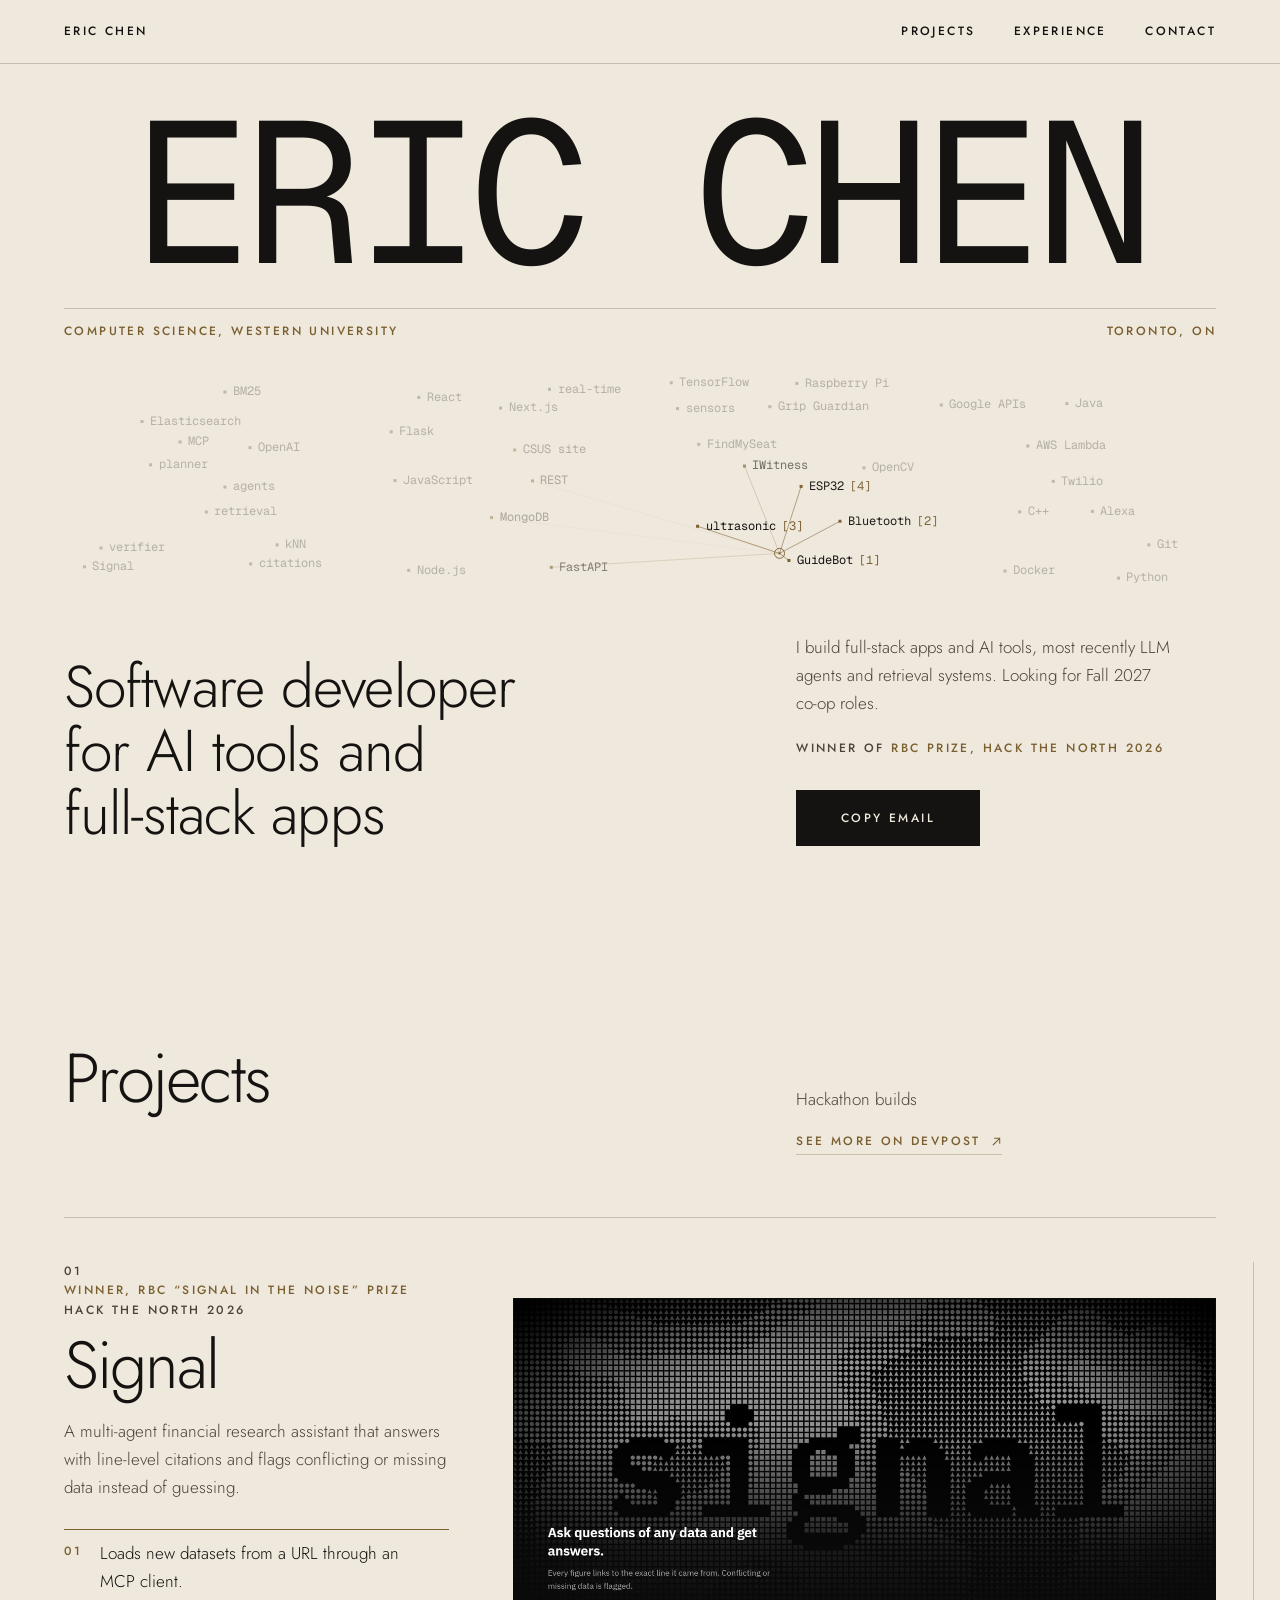
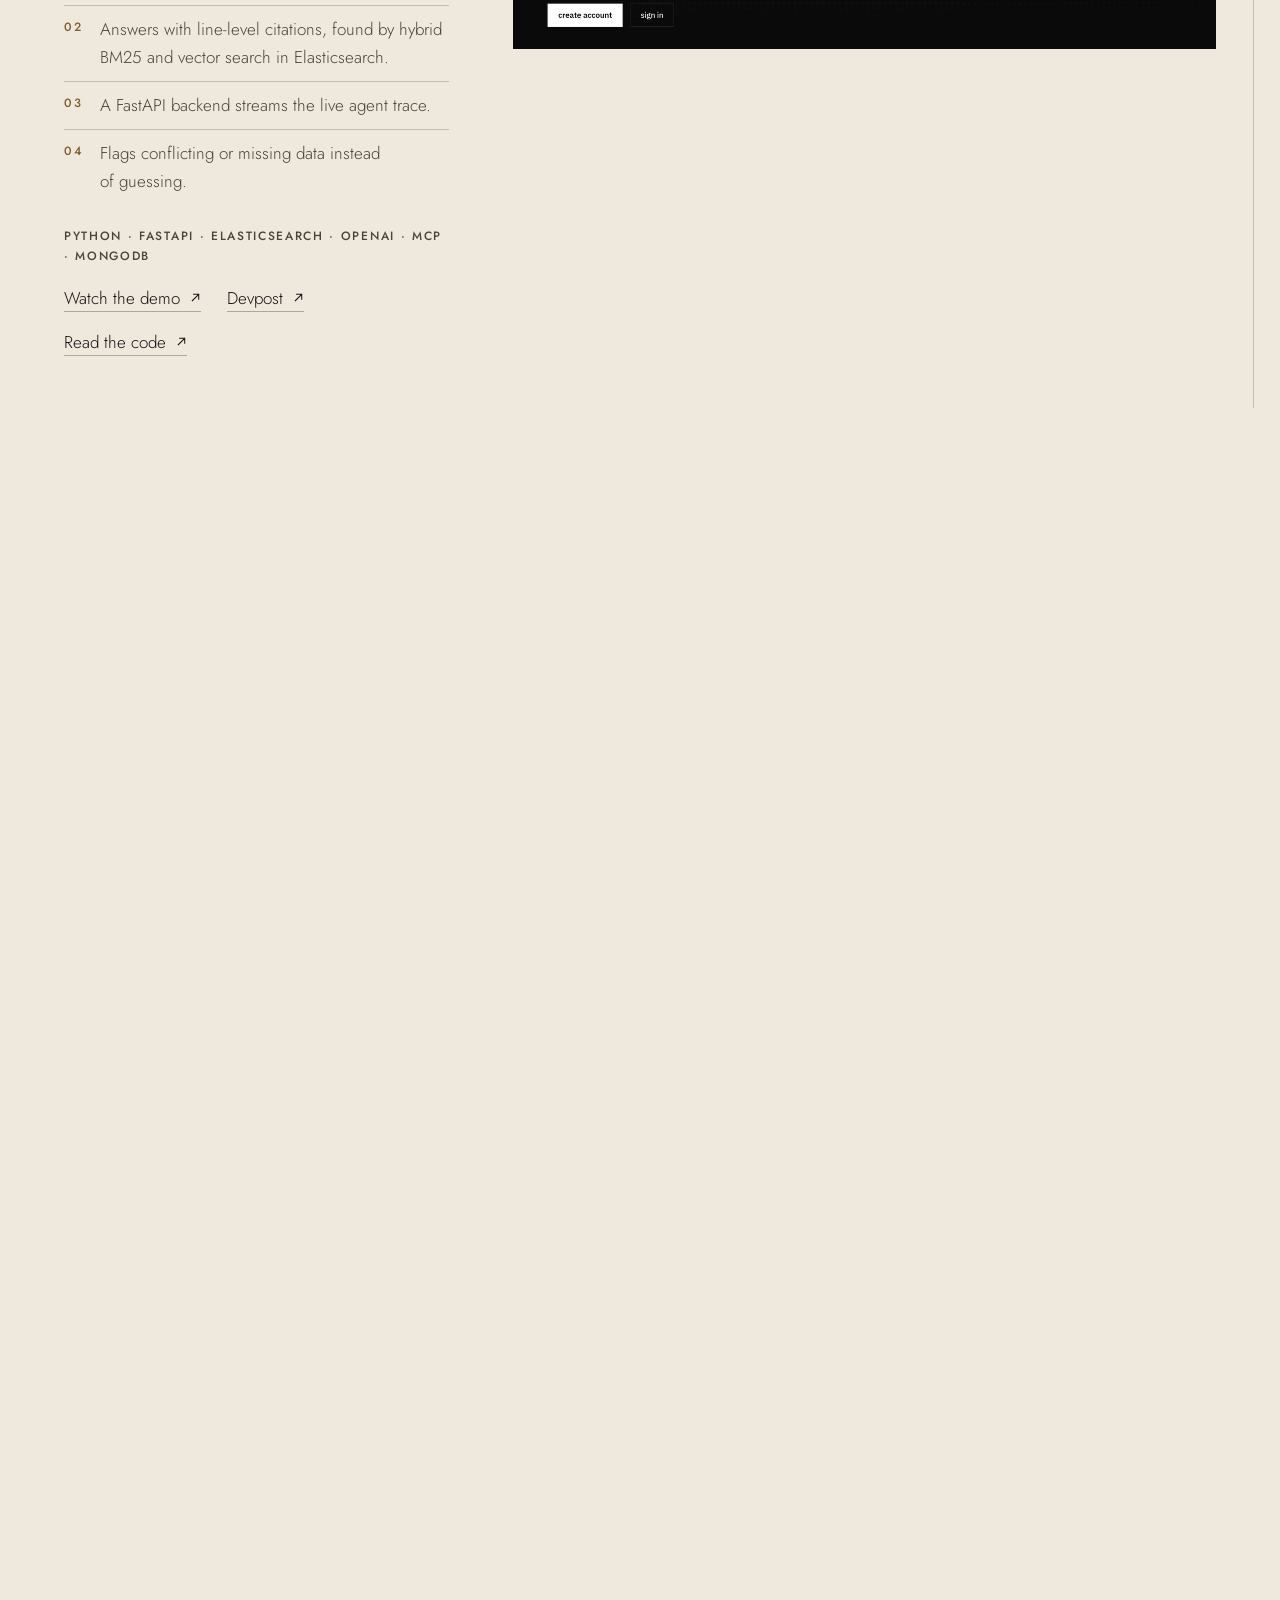
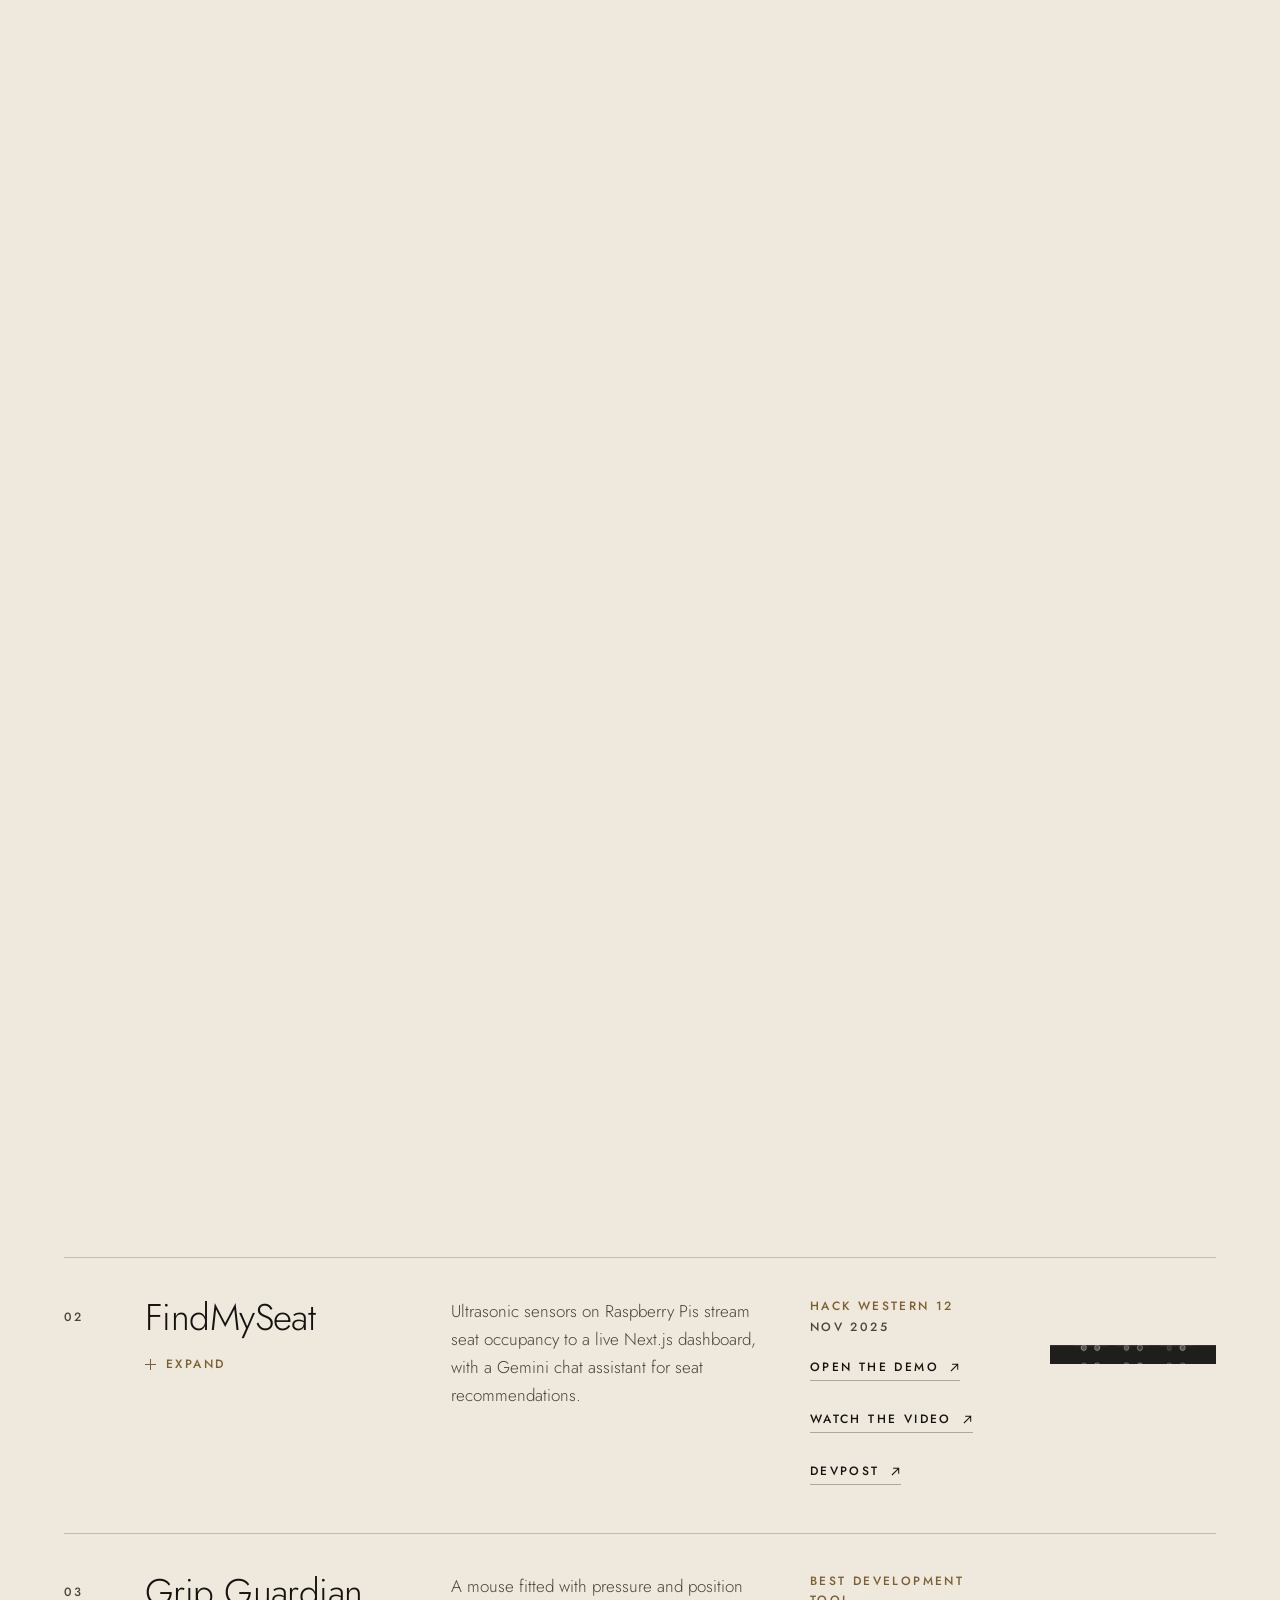
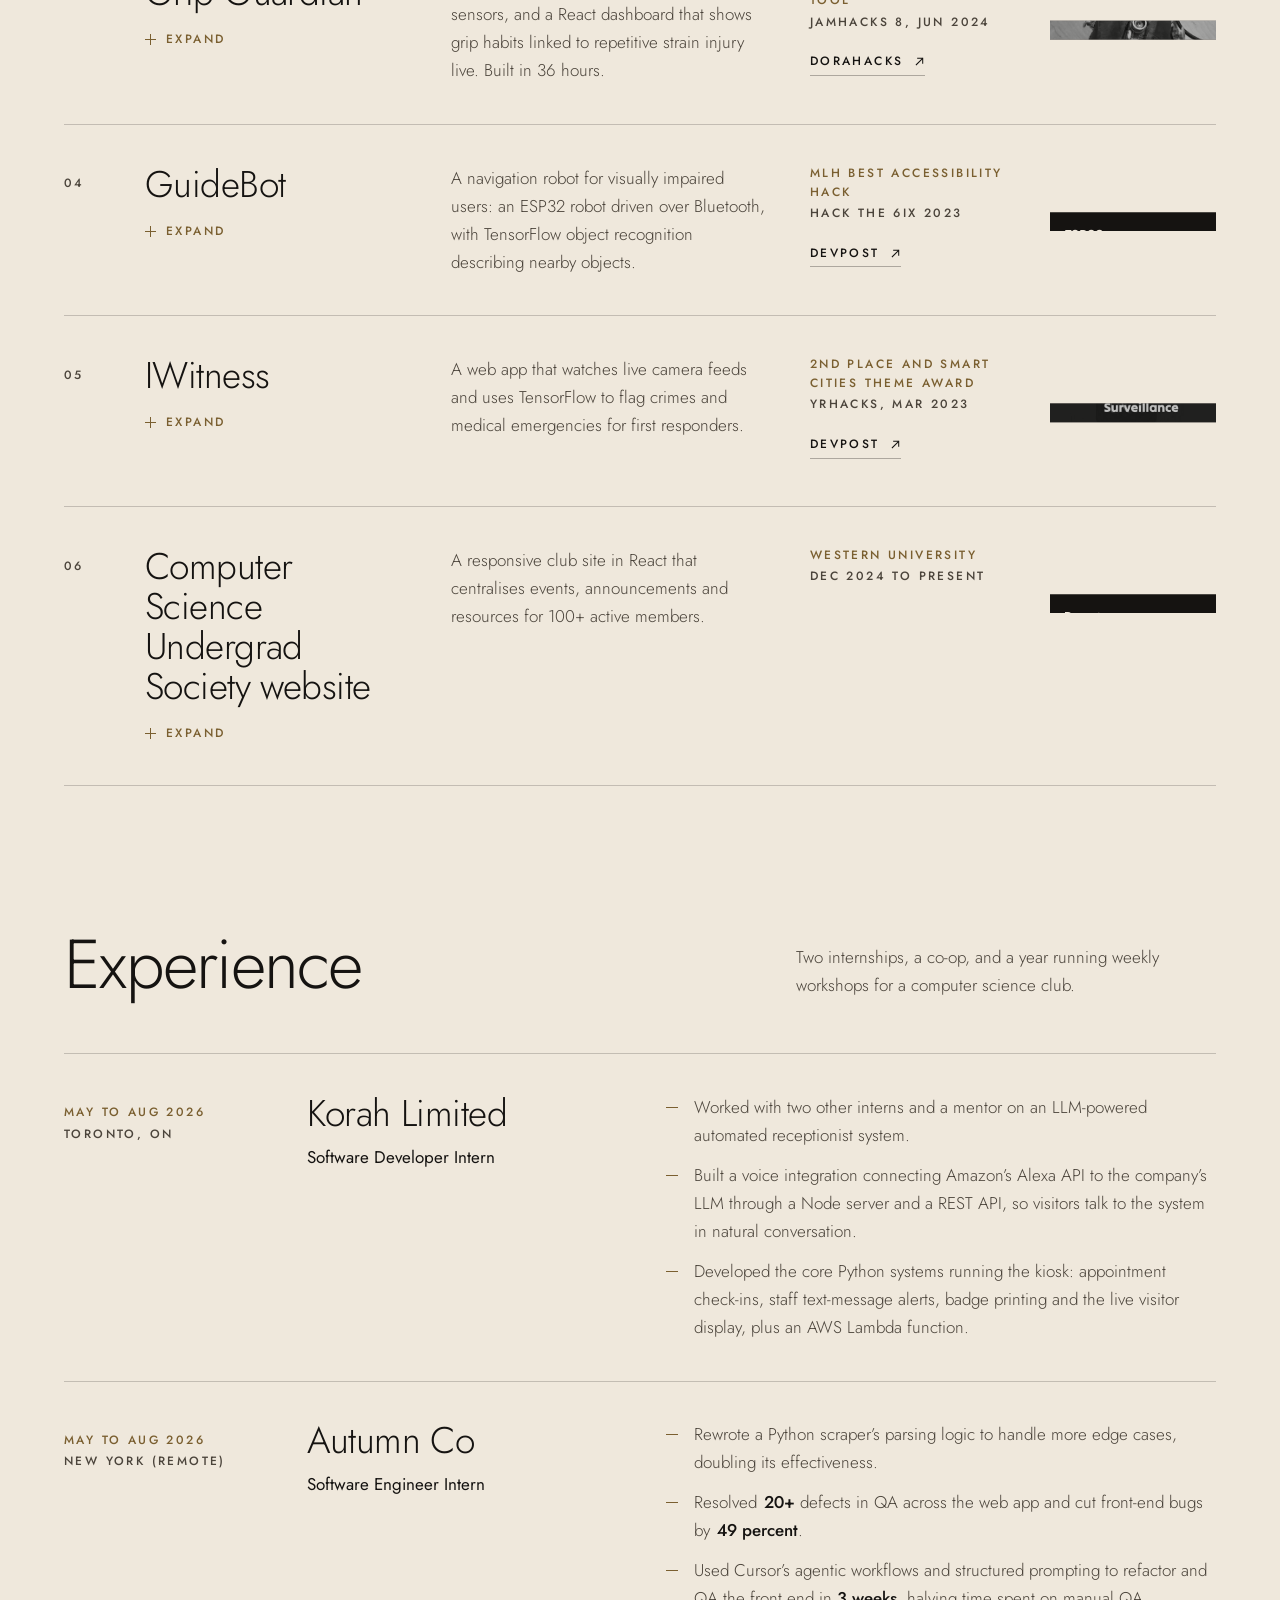
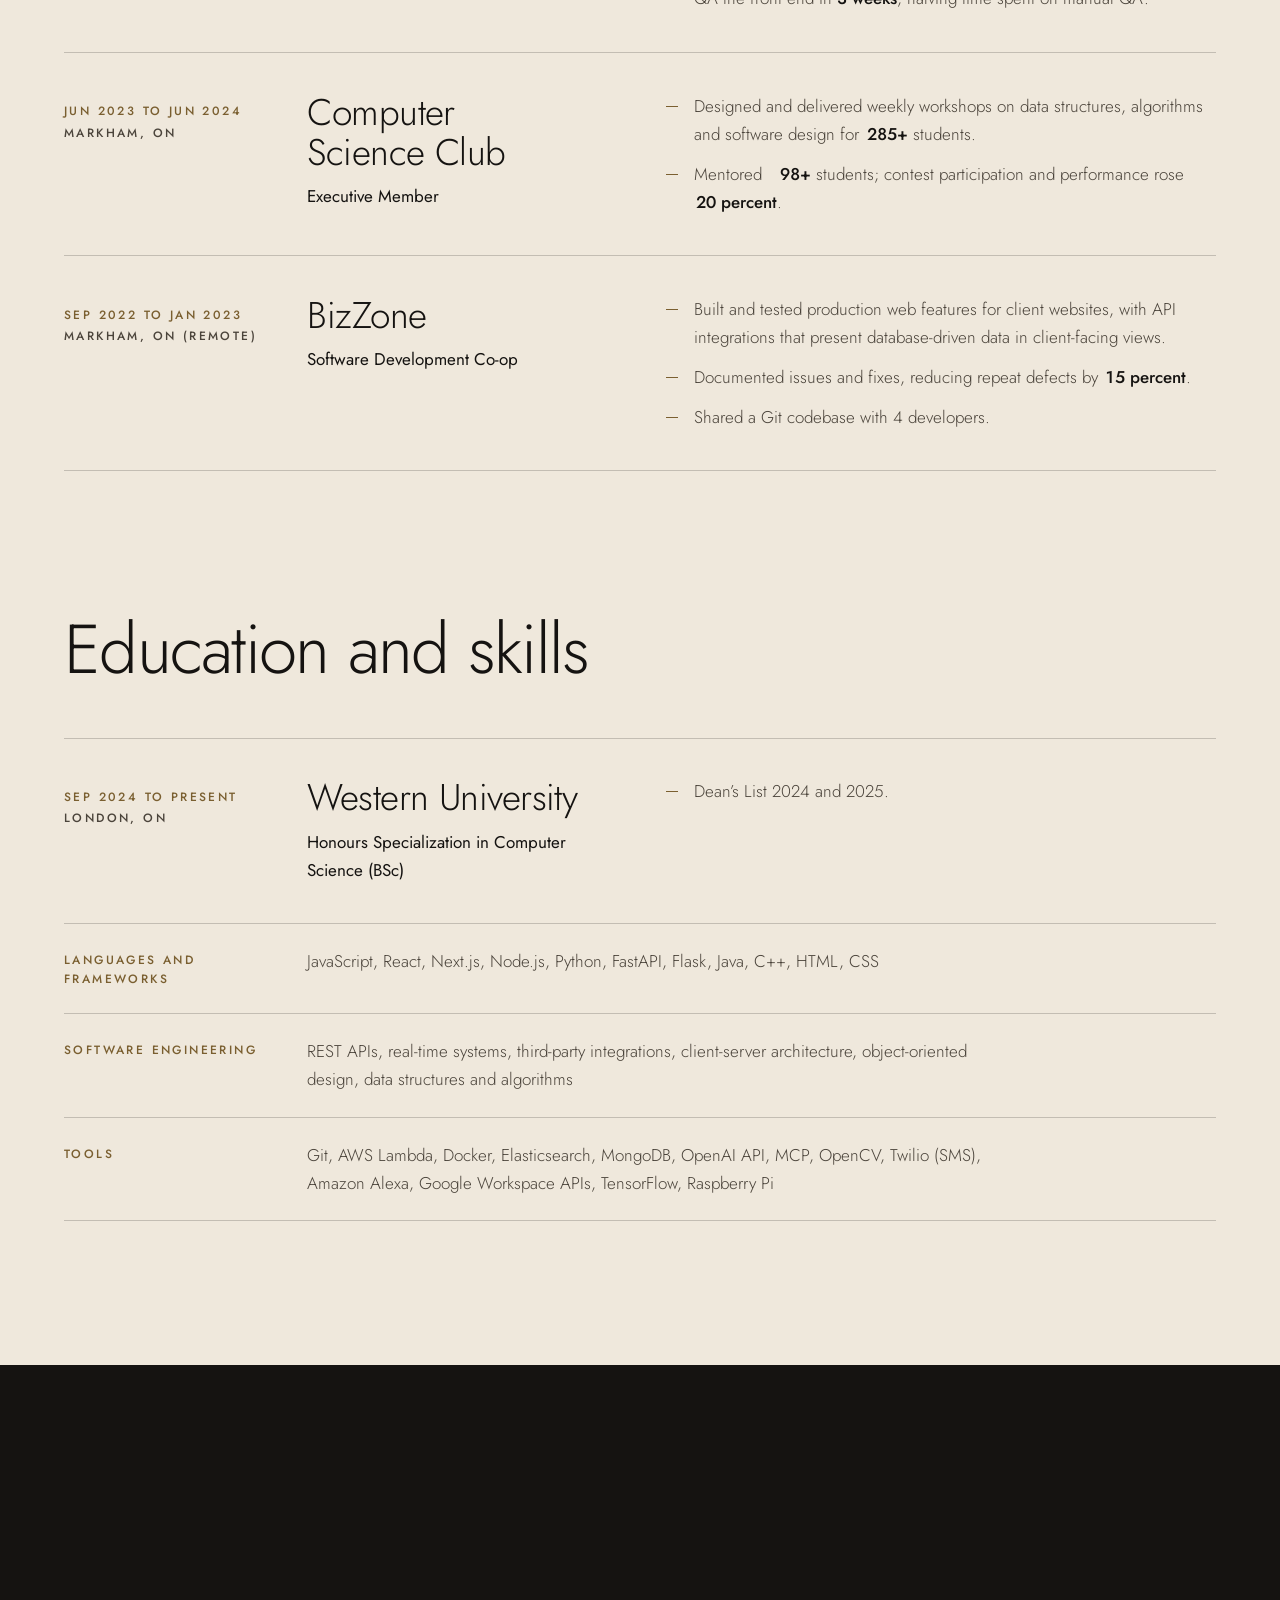
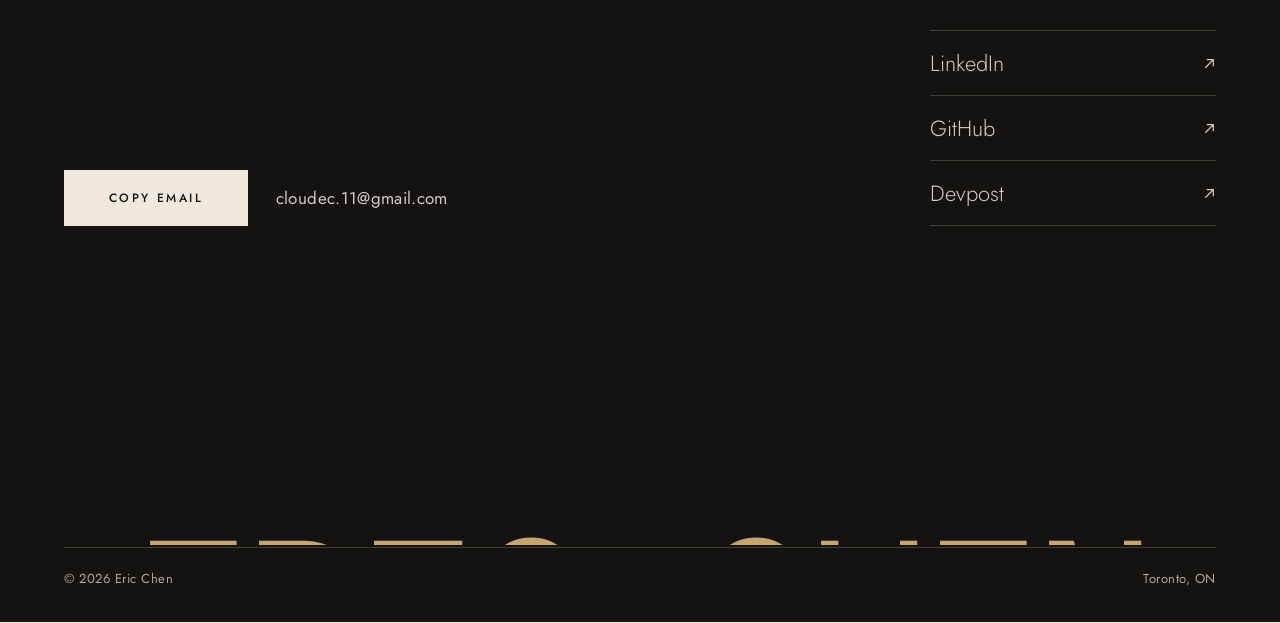
==== commit c94da913: "Add interactive project case studies Expand project rows into step-by-step showcases with screenshot" ====
--- a/index.html
+++ b/index.html
@@ -103,69 +103,104 @@
     </article>
 
     <div class="rows projects">
-      <div class="peek" aria-hidden="true"></div>
-      <article class="row proj" data-reveal data-shots="assets/img/shot-findmyseat.jpg assets/img/findmyseat-chat.jpg">
+      <article class="row proj" data-reveal>
         <span class="k row-n" aria-hidden="true">02</span>
-        <h3><a href="https://devpost.com/software/findmyseat">FindMySeat<svg class="ico" aria-hidden="true"><use href="#i-out"/></svg></a></h3>
+        <h3><button class="proj-toggle" type="button" aria-expanded="false" aria-controls="case-findmyseat"><span class="proj-name">FindMySeat</span><span class="k proj-more" aria-hidden="true"><i class="plus"></i><span class="more-open">Expand</span><span class="more-close">Close</span></span></button></h3>
         <div class="row-body">
           <p>Ultrasonic sensors on Raspberry Pis stream seat occupancy to a live Next.js dashboard, with a Gemini chat assistant for seat recommendations.</p>
-          <img class="shot" src="assets/img/shot-findmyseat.jpg" width="1120" height="700" alt="FindMySeat's occupancy map showing which seats at each table are taken" loading="lazy" decoding="async">
         </div>
         <div class="k row-meta">
           <span class="hl">Hack Western 12</span>
           <span>Nov 2025</span>
           <a class="tlink" href="https://findmyseathackwestern.vercel.app">Open the demo<svg class="ico" aria-hidden="true"><use href="#i-out"/></svg></a>
           <a class="tlink" href="https://www.youtube.com/watch?v=jiRtKiY59do" data-video="jiRtKiY59do" data-title="FindMySeat demo">Watch the video<svg class="ico" aria-hidden="true"><use href="#i-out"/></svg></a>
-        </div>
-      </article>
-
-      <article class="row proj" data-reveal data-shots="assets/img/gripguardian.jpg">
+          <a class="tlink" href="https://devpost.com/software/findmyseat">Devpost<svg class="ico" aria-hidden="true"><use href="#i-out"/></svg></a>
+        </div>
+        <div class="thumb" aria-hidden="true"><div class="thumb-in"><img src="assets/img/shot-findmyseat.jpg" alt="" loading="lazy" decoding="async"><img src="assets/img/findmyseat-detail.jpg" alt="" loading="lazy" decoding="async"><img src="assets/img/findmyseat-chat.jpg" alt="" loading="lazy" decoding="async"></div></div>
+        <div class="proj-case" id="case-findmyseat">
+          <div class="proj-case-in">
+            <div class="pc-text"><ol class="steps"><li><button class="pc-step" type="button" data-step="0"><span class="k" aria-hidden="true">01</span><span>Ultrasonic sensors on Raspberry Pis detect which seats are taken.</span></button></li><li><button class="pc-step" type="button" data-step="1"><span class="k" aria-hidden="true">02</span><span>Occupancy streams to a live Next.js dashboard, seat by seat.</span></button></li><li><button class="pc-step" type="button" data-step="2"><span class="k" aria-hidden="true">03</span><span>A Gemini chat assistant recommends where to sit.</span></button></li></ol><p class="k stack">Raspberry Pi · Ultrasonic sensors · Next.js · Gemini</p></div>
+            <div class="pc-screen"><img class="frame" src="assets/img/shot-findmyseat.jpg" width="1120" height="700" alt="FindMySeat's occupancy map showing which seats at each table are taken" loading="lazy" decoding="async"><img class="frame" src="assets/img/findmyseat-detail.jpg" width="1387" height="952" alt="A seat's details in FindMySeat: status, popularity score, total hours used and average session time" loading="lazy" decoding="async"><img class="frame" src="assets/img/findmyseat-chat.jpg" width="1120" height="611" alt="FindMySeat's Gemini seat finder assistant recommending open seats beside the occupancy map" loading="lazy" decoding="async"></div>
+          </div>
+        </div>
+      </article>
+
+      <article class="row proj" data-reveal>
         <span class="k row-n" aria-hidden="true">03</span>
-        <h3><a href="https://dorahacks.io/buidl/13396">Grip Guardian<svg class="ico" aria-hidden="true"><use href="#i-out"/></svg></a></h3>
+        <h3><button class="proj-toggle" type="button" aria-expanded="false" aria-controls="case-gripguardian"><span class="proj-name">Grip Guardian</span><span class="k proj-more" aria-hidden="true"><i class="plus"></i><span class="more-open">Expand</span><span class="more-close">Close</span></span></button></h3>
         <div class="row-body">
           <p>A mouse fitted with pressure and position sensors, and a React dashboard that shows grip habits linked to repetitive strain injury live. Built in 36 hours.</p>
-          <img class="shot shot-tall" src="assets/img/gripguardian.jpg" width="427" height="570" alt="The Grip Guardian prototype: a mouse shell fitted with sensors and wired to a microcontroller" loading="lazy" decoding="async">
         </div>
         <div class="k row-meta">
           <span class="hl">Best Development Tool</span>
           <span>JAMHacks 8, Jun 2024</span>
-        </div>
-      </article>
-
-      <article class="row proj" data-reveal data-card="MLH Best Accessibility Hack|Hack the 6ix 2023">
+          <a class="tlink" href="https://dorahacks.io/buidl/13396">DoraHacks<svg class="ico" aria-hidden="true"><use href="#i-out"/></svg></a>
+        </div>
+        <div class="thumb" aria-hidden="true"><div class="thumb-in"><img class="tall" src="assets/img/gripguardian.jpg" alt="" loading="lazy" decoding="async"><img src="assets/img/gripguardian-dashboard.jpg" alt="" loading="lazy" decoding="async"></div></div>
+        <div class="proj-case" id="case-gripguardian">
+          <div class="proj-case-in">
+            <div class="pc-text"><ol class="steps"><li><button class="pc-step" type="button" data-step="0"><span class="k" aria-hidden="true">01</span><span>A mouse fitted with pressure and position sensors, wired to a microcontroller.</span></button></li><li><button class="pc-step" type="button" data-step="1"><span class="k" aria-hidden="true">02</span><span>A React dashboard shows grip habits live.</span></button></li><li><button class="pc-step" type="button" data-step="2"><span class="k" aria-hidden="true">03</span><span>Points out habits linked to repetitive strain injury. Built in 36 hours.</span></button></li></ol><p class="k stack">Pressure sensors · Position sensors · Microcontroller · React</p></div>
+            <div class="pc-screen"><img class="frame frame-contain" src="assets/img/gripguardian.jpg" width="427" height="570" alt="The Grip Guardian prototype: a mouse shell fitted with sensors and wired to a microcontroller" loading="lazy" decoding="async"><img class="frame" src="assets/img/gripguardian-dashboard.jpg" width="1266" height="570" alt="Grip Guardian's dashboard welcome screen" loading="lazy" decoding="async"><img class="frame" src="assets/img/gripguardian-about.jpg" width="1318" height="570" alt="Grip Guardian's about page explaining how it helps prevent repetitive strain injuries" loading="lazy" decoding="async"></div>
+          </div>
+        </div>
+      </article>
+
+      <article class="row proj" data-reveal>
         <span class="k row-n" aria-hidden="true">04</span>
-        <h3><a href="https://devpost.com/software/guidebot">GuideBot<svg class="ico" aria-hidden="true"><use href="#i-out"/></svg></a></h3>
+        <h3><button class="proj-toggle" type="button" aria-expanded="false" aria-controls="case-guidebot"><span class="proj-name">GuideBot</span><span class="k proj-more" aria-hidden="true"><i class="plus"></i><span class="more-open">Expand</span><span class="more-close">Close</span></span></button></h3>
         <div class="row-body">
           <p>A navigation robot for visually impaired users: an ESP32 robot driven over Bluetooth, with TensorFlow object recognition describing nearby objects.</p>
         </div>
         <div class="k row-meta">
           <span class="hl">MLH Best Accessibility Hack</span>
           <span>Hack the 6ix 2023</span>
-        </div>
-      </article>
-
-      <article class="row proj" data-reveal data-shots="assets/img/shot-iwitness.jpg assets/img/iwitness-live.jpg">
+          <a class="tlink" href="https://devpost.com/software/guidebot">Devpost<svg class="ico" aria-hidden="true"><use href="#i-out"/></svg></a>
+        </div>
+        <div class="thumb" aria-hidden="true"><div class="thumb-in"><div class="thumb-type"><span>ESP32</span><span>TensorFlow</span></div></div></div>
+        <div class="proj-case" id="case-guidebot">
+          <div class="proj-case-in">
+            <div class="pc-text"><ol class="steps"><li><button class="pc-step" type="button" data-step="0"><span class="k" aria-hidden="true">01</span><span>An ESP32 robot, driven over Bluetooth, guides visually impaired users.</span></button></li><li><button class="pc-step" type="button" data-step="1"><span class="k" aria-hidden="true">02</span><span>TensorFlow object recognition picks out what is nearby.</span></button></li><li><button class="pc-step" type="button" data-step="2"><span class="k" aria-hidden="true">03</span><span>The robot describes those objects to its user.</span></button></li></ol><p class="k stack">ESP32 · Bluetooth · TensorFlow</p></div>
+            <div class="pc-screen"><div class="frame frame-type" role="img" aria-label="ESP32 over Bluetooth"><span class="k">01 / Drive</span><b>ESP32 over Bluetooth</b></div><div class="frame frame-type" role="img" aria-label="TensorFlow object recognition"><span class="k">02 / See</span><b>TensorFlow object recognition</b></div><div class="frame frame-type" role="img" aria-label="Describes nearby objects"><span class="k">03 / Tell</span><b>Describes nearby objects</b></div></div>
+          </div>
+        </div>
+      </article>
+
+      <article class="row proj" data-reveal>
         <span class="k row-n" aria-hidden="true">05</span>
-        <h3><a href="https://devpost.com/software/temp-rft3ge">IWitness<svg class="ico" aria-hidden="true"><use href="#i-out"/></svg></a></h3>
+        <h3><button class="proj-toggle" type="button" aria-expanded="false" aria-controls="case-iwitness"><span class="proj-name">IWitness</span><span class="k proj-more" aria-hidden="true"><i class="plus"></i><span class="more-open">Expand</span><span class="more-close">Close</span></span></button></h3>
         <div class="row-body">
           <p>A web app that watches live camera feeds and uses TensorFlow to flag crimes and medical emergencies for first responders.</p>
-          <img class="shot" src="assets/img/shot-iwitness.jpg" width="1120" height="700" alt="IWitness's home page" loading="lazy" decoding="async">
         </div>
         <div class="k row-meta">
           <span class="hl">2nd Place and Smart Cities Theme Award</span>
           <span>YRHacks, Mar 2023</span>
-        </div>
-      </article>
-
-      <article class="row proj proj-plain" data-reveal data-card="100+ active members|React">
+          <a class="tlink" href="https://devpost.com/software/temp-rft3ge">Devpost<svg class="ico" aria-hidden="true"><use href="#i-out"/></svg></a>
+        </div>
+        <div class="thumb" aria-hidden="true"><div class="thumb-in"><img src="assets/img/shot-iwitness.jpg" alt="" loading="lazy" decoding="async"><img src="assets/img/iwitness-live.jpg" alt="" loading="lazy" decoding="async"><img src="assets/img/iwitness-alert.jpg" alt="" loading="lazy" decoding="async"></div></div>
+        <div class="proj-case" id="case-iwitness">
+          <div class="proj-case-in">
+            <div class="pc-text"><ol class="steps"><li><button class="pc-step" type="button" data-step="0"><span class="k" aria-hidden="true">01</span><span>A web app that watches live camera feeds.</span></button></li><li><button class="pc-step" type="button" data-step="1"><span class="k" aria-hidden="true">02</span><span>TensorFlow flags crimes and medical emergencies in the footage.</span></button></li><li><button class="pc-step" type="button" data-step="2"><span class="k" aria-hidden="true">03</span><span>Each incident is surfaced for first responders.</span></button></li></ol><p class="k stack">TensorFlow · Web app · Live camera feeds</p></div>
+            <div class="pc-screen"><img class="frame" src="assets/img/shot-iwitness.jpg" width="1120" height="700" alt="IWitness's home page" loading="lazy" decoding="async"><img class="frame" src="assets/img/iwitness-live.jpg" width="1120" height="630" alt="IWitness watching a live camera feed with tracking points on a person raising a hand" loading="lazy" decoding="async"><img class="frame" src="assets/img/iwitness-alert.jpg" width="1400" height="800" alt="IWitness raising an alert in the browser while tracking a person on a live feed" loading="lazy" decoding="async"></div>
+          </div>
+        </div>
+      </article>
+
+      <article class="row proj proj-plain" data-reveal>
         <span class="k row-n" aria-hidden="true">06</span>
-        <h3>Computer Science Undergrad Society website</h3>
+        <h3><button class="proj-toggle" type="button" aria-expanded="false" aria-controls="case-csus"><span class="proj-name">Computer Science Undergrad Society website</span><span class="k proj-more" aria-hidden="true"><i class="plus"></i><span class="more-open">Expand</span><span class="more-close">Close</span></span></button></h3>
         <div class="row-body">
           <p>A responsive club site in React that centralises events, announcements and resources for 100+ active members.</p>
         </div>
         <div class="k row-meta">
           <span class="hl">Western University</span>
           <span>Dec 2024 to present</span>
+        </div>
+        <div class="thumb" aria-hidden="true"><div class="thumb-in"><div class="thumb-type"><span>React</span><span>100+ members</span></div></div></div>
+        <div class="proj-case" id="case-csus">
+          <div class="proj-case-in">
+            <div class="pc-text"><ol class="steps"><li><button class="pc-step" type="button" data-step="0"><span class="k" aria-hidden="true">01</span><span>Brings the society's events, announcements and resources into one place.</span></button></li><li><button class="pc-step" type="button" data-step="1"><span class="k" aria-hidden="true">02</span><span>A responsive site built in React.</span></button></li><li><button class="pc-step" type="button" data-step="2"><span class="k" aria-hidden="true">03</span><span>Serves 100+ active members.</span></button></li></ol><p class="k stack">React · Responsive design</p></div>
+            <div class="pc-screen"><div class="frame frame-type" role="img" aria-label="Events, announcements, resources"><span class="k">01 / One place</span><b>Events, announcements, resources</b></div><div class="frame frame-type" role="img" aria-label="Responsive React"><span class="k">02 / Built</span><b>Responsive React</b></div><div class="frame frame-type" role="img" aria-label="100+ active members"><span class="k">03 / Serves</span><b>100+ active members</b></div></div>
+          </div>
         </div>
       </article>
     </div>
--- a/assets/site.css
+++ b/assets/site.css
@@ -157,7 +157,7 @@
 .btn-light::after { background: var(--ink); }
 .btn-light:hover, .btn-light:focus-visible { color: var(--cream); }
 /* Copy-email button: both labels share one cell so the width never jumps; the new one rolls up */
-.btn-roll { display: grid; overflow: hidden; }
+.btn-roll { display: grid; overflow: hidden; padding-block: .35em; }
 .btn-roll > span { grid-area: 1 / 1; text-align: center; transition: transform .55s var(--out), opacity .4s; }
 .btn-roll > span + span { transform: translateY(110%); opacity: 0; }
 .btn.is-copied .btn-roll > span:first-child { transform: translateY(-110%); opacity: 0; }
@@ -325,87 +325,150 @@
 .row-meta .hl { color: var(--gold); }
 
 /* ── Projects ────────────────────────────────────── */
-.proj { grid-template-columns: 40px minmax(0, 1.05fr) minmax(0, 1.25fr) minmax(0, .8fr); }
+.proj { grid-template-columns: 40px minmax(0, 1fr) minmax(0, 1.2fr) minmax(0, .75fr) clamp(132px, 13vw, 188px); }
 .row-n { color: var(--soft); padding-top: .9em; }
-.proj h3 a {
+.proj-toggle {
   display: inline-block;
-  transition: transform .6s var(--out), color .4s;
-}
-.proj h3 a::after { content: ""; position: absolute; inset: 0; }
-.proj h3 .ico { display: inline; width: .42em; height: .42em; margin-left: .3em; vertical-align: .12em; opacity: 0; transform: translate(-8px, 8px); }
-.proj h3 a:focus-visible { outline: none; }
-.proj h3 a:focus-visible::after { outline: 2px solid var(--ring); outline-offset: -2px; }
+  padding: 0;
+  border: 0;
+  background: none;
+  color: inherit;
+  font: inherit;
+  letter-spacing: inherit;
+  text-align: left;
+  cursor: pointer;
+  transition: transform .6s var(--out);
+}
+/* The whole row is the click target for expanding */
+.proj-toggle::after { content: ""; position: absolute; inset: 0; }
+.proj-toggle:focus-visible { outline: none; }
+.proj-toggle:focus-visible::after { outline: 2px solid var(--ring); outline-offset: -2px; }
+.proj-name { display: block; }
+.proj-more { display: inline-flex; align-items: center; gap: 10px; margin-top: 12px; color: var(--gold); }
+.more-close, .is-open .more-open { display: none; }
+.is-open .more-close { display: inline; }
+.plus { position: relative; width: 11px; height: 11px; }
+.plus::before, .plus::after {
+  content: ""; position: absolute; left: 0; top: 5px; width: 11px; height: 1px; background: currentColor;
+  transition: transform .5s var(--out);
+}
+.plus::after { transform: rotate(90deg); }
+.is-open .plus::after { transform: rotate(0deg); }
+html:not(.js) .proj-more { display: none; }
+.is-open .proj-toggle::after { display: none; }
 .row-body p { max-width: 46ch; }
 .stack { margin-top: 14px; color: var(--soft); letter-spacing: .14em; }
-.shot { margin-top: 22px; width: 100%; border: 1px solid var(--line); }
-.shot-tall { width: min(240px, 60%); }
 .row-meta .tlink { position: relative; z-index: 1; align-self: flex-start; margin-top: 6px; color: var(--ink); }
 .row > * { transition: opacity .5s var(--out); }
 
 @media (hover: hover) and (min-width: 861px) {
   .projects:hover .proj:not(:hover) > * { opacity: .32; }
-  .proj:hover h3 a { transform: translateX(14px); }
-  .proj:hover h3 .ico { opacity: 1; transform: none; }
-  .proj:hover .row-n, .proj.is-active .row-n { color: var(--gold); }
-}
-
-/* Wide pointer screens: screenshots leave the rows for a docked preview column
-   that sticks beside the list, so it never sits over a row's text or links. */
-.peek { display: none; }
-@media (hover: hover) and (min-width: 1100px) {
-  .peek-on .shot { display: none; }
-  .peek-on .projects {
-    display: grid;
-    grid-template-columns: minmax(0, 1fr) minmax(320px, 36%);
-    column-gap: clamp(32px, 4vw, 64px);
+  .proj:not(.is-open):hover .proj-toggle { transform: translateX(14px); }
+  .proj:hover .row-n { color: var(--gold); }
+}
+
+/* The aperture: each row's screenshots live in their own column, never over text.
+   On pointer screens it rests as a thin letterbox slice and opens into the full frame
+   on hover, cycling the shots. Touch and narrow screens show the full frame. */
+.thumb { position: relative; align-self: start; padding-top: .35em; }
+.thumb-in {
+  position: relative;
+  aspect-ratio: 16 / 10;
+  overflow: hidden;
+  background: var(--ink);
+  isolation: isolate;
+}
+.thumb-in > * {
+  position: absolute; inset: 0; width: 100%; height: 100%;
+  object-fit: cover; object-position: 50% 0;
+  clip-path: inset(100% 0 0 0);
+  transition: clip-path .9s var(--out);
+}
+.thumb-in > :first-child, .thumb-in > .on { clip-path: inset(0); }
+.thumb-in > .on { z-index: 1; }
+.thumb-in .tall { object-position: 50% 58%; }
+.thumb-type {
+  display: flex; flex-direction: column; justify-content: flex-end; gap: 2px;
+  padding: 12px 14px;
+  font: 400 clamp(13px, 1.1vw, 16px)/1.15 var(--mono);
+  letter-spacing: -.01em;
+  color: var(--cream);
+}
+.thumb-type span + span { color: var(--gold-l); }
+.proj.is-open .thumb { opacity: 0; visibility: hidden; transition: opacity .3s, visibility 0s .3s; }
+
+@media (hover: hover) and (min-width: 861px) {
+  .thumb-in {
+    clip-path: inset(41% 0 41% 0);
+    transition: clip-path .8s var(--out);
   }
-  .peek-on .projects > .proj {
-    grid-column: 1;
-    grid-template-columns: 40px minmax(0, .8fr) minmax(0, 1.2fr);
-    row-gap: 14px;
-  }
-  .peek-on .proj .row-meta { grid-column: 3; flex-direction: row; flex-wrap: wrap; align-items: center; gap: 0 18px; }
-  .peek-on .proj .row-meta .tlink { margin-top: 0; }
-  .peek-on .peek {
-    display: block;
-    grid-column: 2;
-    grid-row: 1 / span 6;
-    align-self: start;
-    position: sticky;
-    top: calc(var(--nav-h) + clamp(28px, 4.4vh, 44px));
-    margin-top: clamp(28px, 4.4vh, 44px);
-    aspect-ratio: 16 / 10;
-    overflow: hidden;
-    background: var(--ink);
-    border: 1px solid var(--line);
-    clip-path: inset(0 0 100% 0);
-    transition: clip-path 1.2s var(--out);
-  }
-  .peek-on .peek.in { clip-path: inset(0); }
-}
-/* Each new image wipes up over the last one; the old one resets once covered */
-.peek > * {
-  position: absolute;
-  inset: 0;
-  width: 100%;
-  height: 100%;
-  object-fit: cover;
+  .thumb-in > img { filter: grayscale(1) contrast(.9); opacity: .78; transform: scale(1.12); transition: clip-path .9s var(--out), filter .6s, opacity .6s, transform 1.2s var(--out); }
+  .proj:hover .thumb-in, .proj:focus-within .thumb-in { clip-path: inset(0); }
+  .proj:hover .thumb-in > img, .proj:focus-within .thumb-in > img { filter: none; opacity: 1; transform: none; }
+}
+
+/* ── Expanded projects: the same kind of display as Signal ── */
+.proj-case { grid-column: 2 / -1; }
+.js .proj-case { display: grid; grid-template-rows: 0fr; transition: grid-template-rows .8s var(--out); }
+.js .proj.is-open .proj-case { grid-template-rows: 1fr; }
+.proj-case-in {
+  min-height: 0;
+  overflow: hidden;
+  display: grid;
+  grid-template-columns: minmax(0, .85fr) minmax(0, 1.55fr);
+  column-gap: clamp(32px, 5vw, 80px);
+  align-items: start;
+}
+.js .proj-case-in > * { opacity: 0; transform: translateY(18px); transition: opacity .6s var(--out), transform .8s var(--out); }
+.js .proj.is-open .proj-case-in > * { opacity: 1; transform: none; transition-delay: .18s; }
+.js .proj.is-open .proj-case-in > :last-child { transition-delay: .28s; }
+.pc-text, .pc-screen { margin-block: clamp(20px, 3vh, 32px) 4px; }
+.pc-text .steps { margin-top: 0; }
+.proj-case .steps li { display: block; padding: 0; }
+.pc-step {
+  position: relative; z-index: 1;
+  display: grid; grid-template-columns: 36px minmax(0, 1fr);
+  width: 100%; padding: 12px 0; border: 0; background: none;
+  color: var(--soft); font: inherit; text-align: left; cursor: pointer;
+  transition: color .5s var(--out);
+}
+.pc-step .k { padding-top: .25em; color: var(--gold); }
+.pc-step:hover, .proj-case li.on .pc-step { color: var(--ink); }
+.proj-case .steps li.on::after, .proj-case .steps li.past::after { transform: none; }
+.proj-case .steps li.past::after { opacity: .35; }
+.pc-text .stack { margin-top: 18px; }
+.pc-screen {
+  position: relative; z-index: 1;
+  aspect-ratio: 16 / 10;
+  overflow: hidden;
+  background: #0a0a0a;
+  border: 1px solid var(--line);
+  isolation: isolate;
+}
+.pc-screen .frame {
+  position: absolute; inset: 0; width: 100%; height: 100%;
+  object-fit: cover; object-position: 50% 0;
   clip-path: inset(100% 0 0 0);
-  transform: scale(1.14);
-  transition: clip-path .75s var(--out) .75s, transform 1.4s var(--out) .75s;
-}
-.peek > .on { clip-path: inset(0); transform: none; transition-delay: 0s; }
-.peek img[src*="gripguardian"] { object-position: 50% 58%; }
-.peek .card {
-  display: flex;
-  flex-direction: column;
-  justify-content: space-between;
-  padding: 28px 30px;
+  transform: scale(1.08);
+  transition: clip-path 1s var(--out), transform 1.5s var(--out);
+}
+.pc-screen .frame.on { clip-path: inset(0); transform: none; }
+.pc-screen .frame-contain { object-fit: contain; object-position: 50% 50%; }
+.frame-type {
+  display: flex; flex-direction: column; justify-content: space-between;
+  padding: clamp(20px, 3vw, 40px);
   background: var(--ink);
   color: var(--gold-l);
 }
-.peek .card b { font: 300 clamp(26px, 2.3vw, 34px)/1.08 var(--sans); letter-spacing: -.01em; color: var(--cream); max-width: 12ch; }
-.peek .card span { font: 500 11px/1.6 var(--sans); letter-spacing: .2em; text-transform: uppercase; }
+.frame-type b {
+  font: 400 clamp(28px, 3.6vw, 56px)/1.02 var(--mono);
+  letter-spacing: -.03em;
+  color: var(--cream);
+  max-width: 14ch;
+}
+.proj.is-open .proj-name { font-size: clamp(34px, 3.8vw, 60px); line-height: 1; letter-spacing: -.025em; transition: font-size .6s var(--out); }
+/* Without scripts every panel is simply open, first frame showing */
+html:not(.js) .pc-screen .frame:first-child { clip-path: none; transform: none; }
 
 /* ── Signal: the case study ─────────────────────────
    Default (no JS, touch, reduced motion): text, then a swipeable strip of three screens.
@@ -494,24 +557,23 @@
   -webkit-mask-image: linear-gradient(transparent, #000 18%, #000 82%, transparent);
   mask-image: linear-gradient(transparent, #000 18%, #000 82%, transparent);
 }
-/* A ruled document being read line by line; the cited lines carry a gold band */
+/* Very faint source code scrolls behind the pinned stage; nothing else */
 .case-log {
-  font: 400 11px/32px var(--mono);
-  letter-spacing: .04em;
-  color: rgba(21, 19, 17, .3);
-  transform: translate3d(0, calc(var(--p, 0) * -1280px), 0);
+  font: 400 12px/28px var(--mono);
+  letter-spacing: .02em;
+  white-space: pre;
+  color: rgba(21, 19, 17, .07);
+  transform: translate3d(0, calc(var(--p, 0) * -1120px), 0);
   will-change: transform;
 }
-.case-log span { display: block; height: 32px; border-bottom: 1px solid rgba(21, 19, 17, .055); }
+.case-log span { display: block; }
 .case-log span::before {
   content: attr(data-n);
   display: inline-block;
   width: var(--edge);
-  padding-right: 14px;
+  padding-right: 16px;
   text-align: right;
 }
-.case-log .cite { background: rgba(122, 95, 48, .075); border-bottom-color: rgba(122, 95, 48, .22); }
-.case-log .cite::before { content: "L" attr(data-n); color: var(--gold); }
 .case.pin .case-rail {
   display: block;
   position: absolute;
@@ -697,7 +759,10 @@
 
   .proj { grid-template-columns: 40px minmax(0, 1fr); row-gap: 16px; }
   .proj .row-body, .proj .row-meta { grid-column: 2; }
-  .shot { max-width: 520px; }
+  .proj .thumb { grid-column: 2; max-width: 520px; padding-top: 0; }
+  .proj-case { grid-column: 2; }
+  .proj-case-in { grid-template-columns: minmax(0, 1fr); }
+  .pc-screen { order: -1; }
 
   .role { grid-template-columns: minmax(0, 1fr); row-gap: 16px; }
   .role .row-meta { padding-top: 0; flex-direction: row; gap: 0; }
@@ -722,7 +787,7 @@
   .btn { width: 100%; }
 
   .proj { grid-template-columns: minmax(0, 1fr); }
-  .proj .row-body, .proj .row-meta { grid-column: 1; }
+  .proj .row-body, .proj .row-meta, .proj-case, .proj .thumb { grid-column: 1; }
   .row-n { padding-top: 0; }
   .points li { padding-left: 22px; }
 
@@ -742,7 +807,7 @@
 
 @media print {
   .nav { position: static; }
-  .peek, .btn, .film { display: none; }
+  .thumb, .btn, .film { display: none; }
   .foot-name i { transform: none !important; }
   .js [data-reveal] > * { opacity: 1; transform: none; }
 }
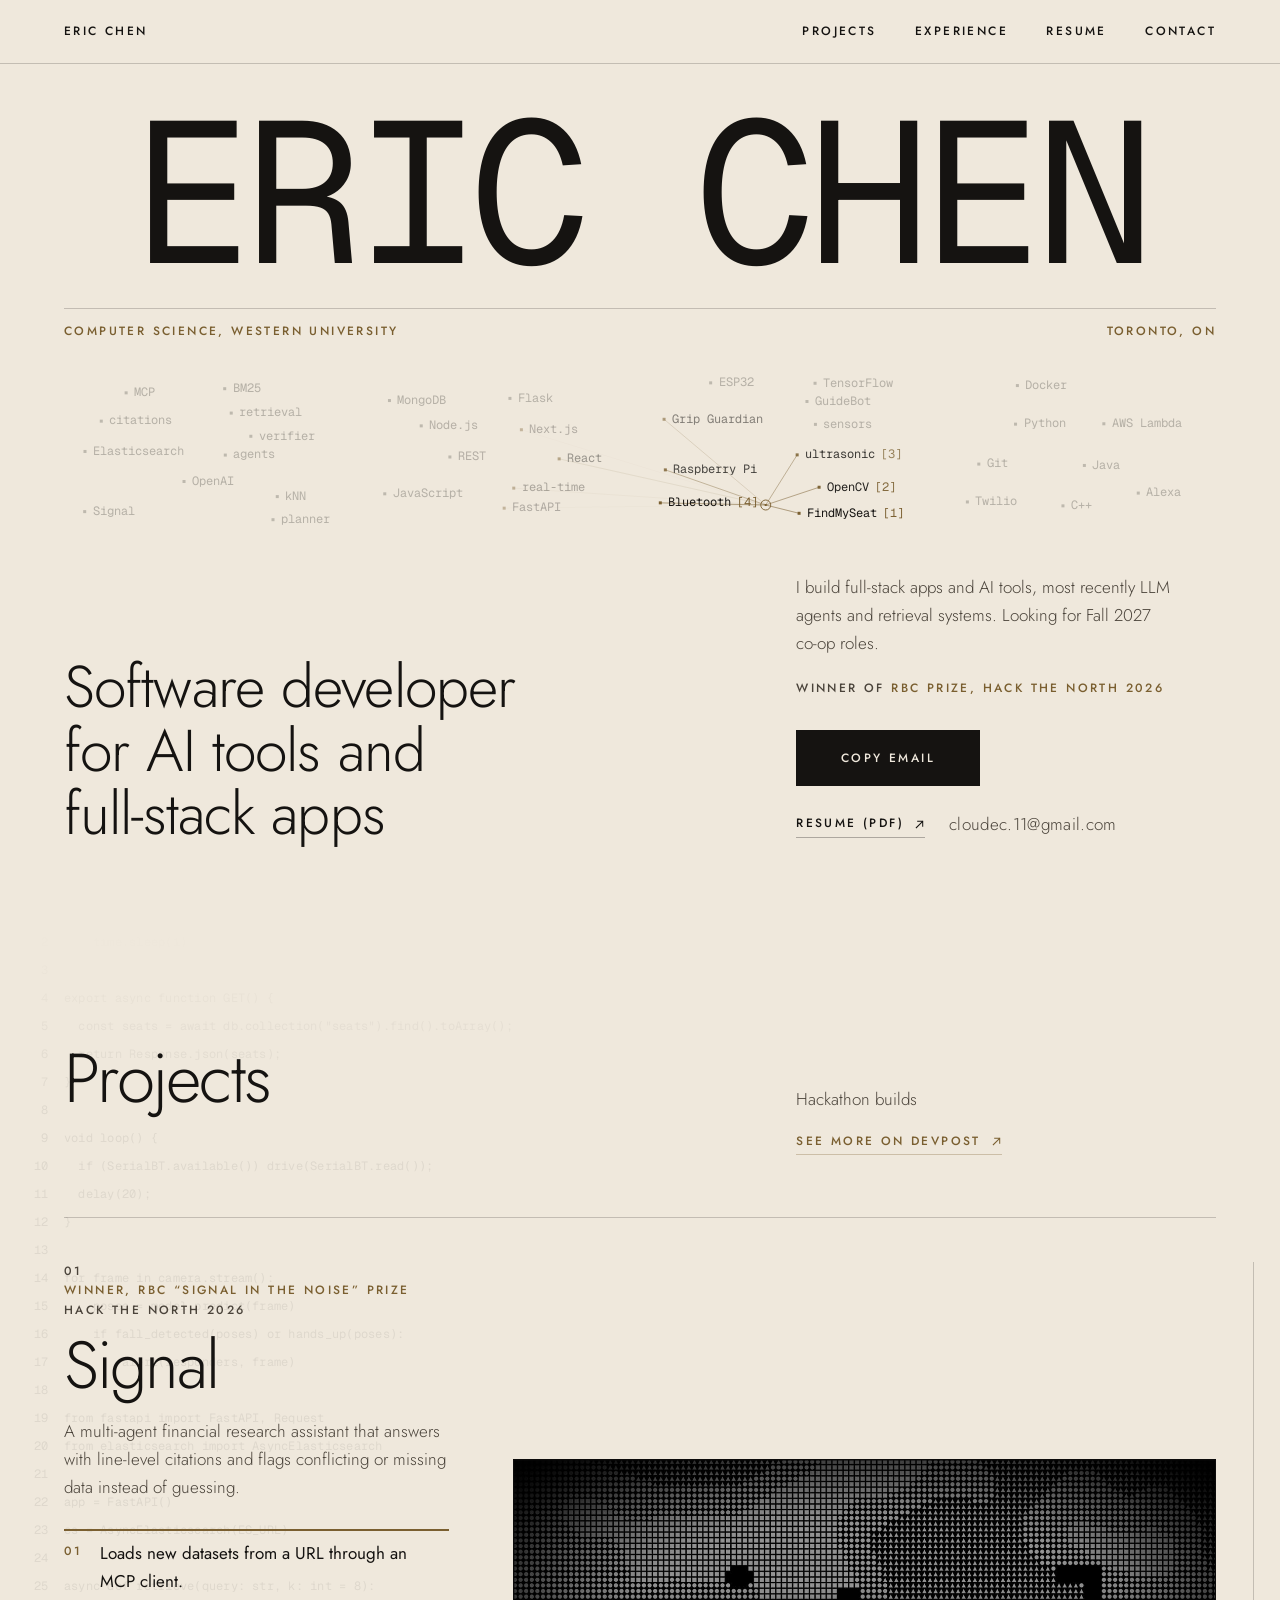
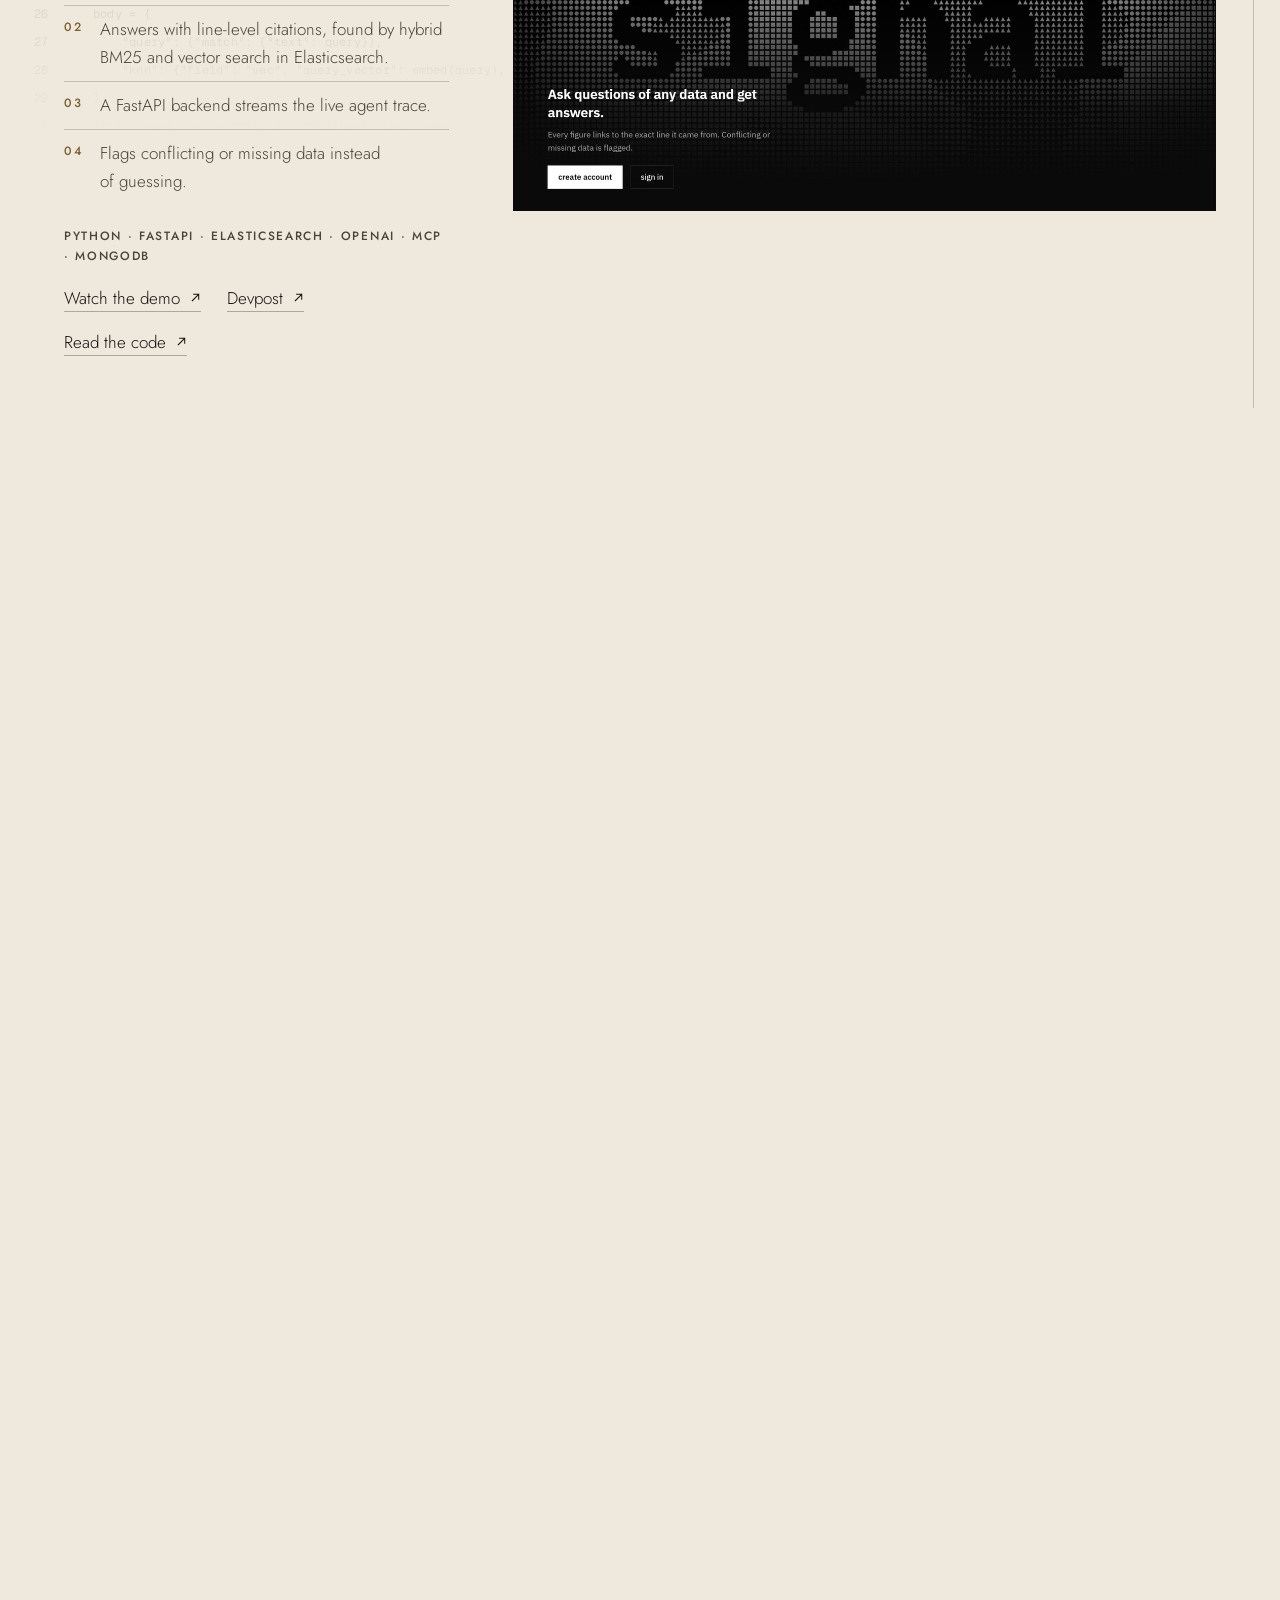
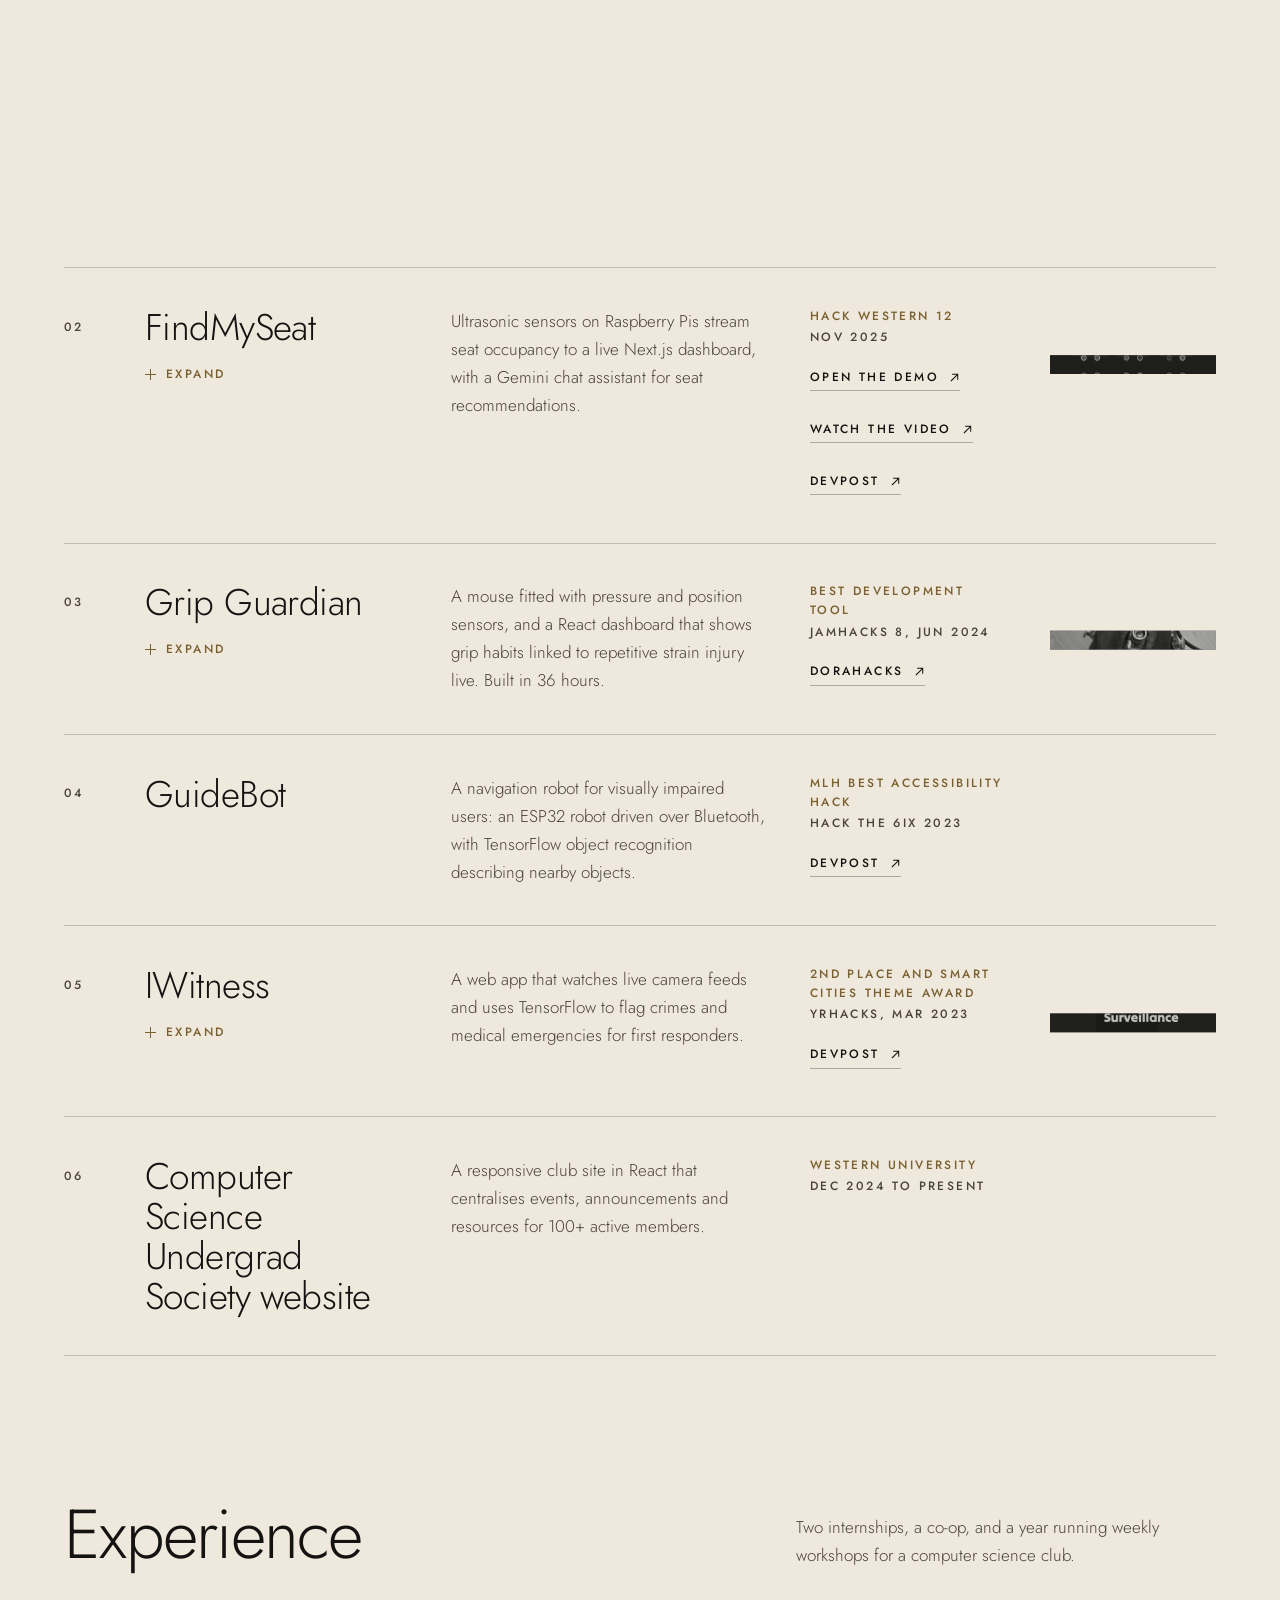
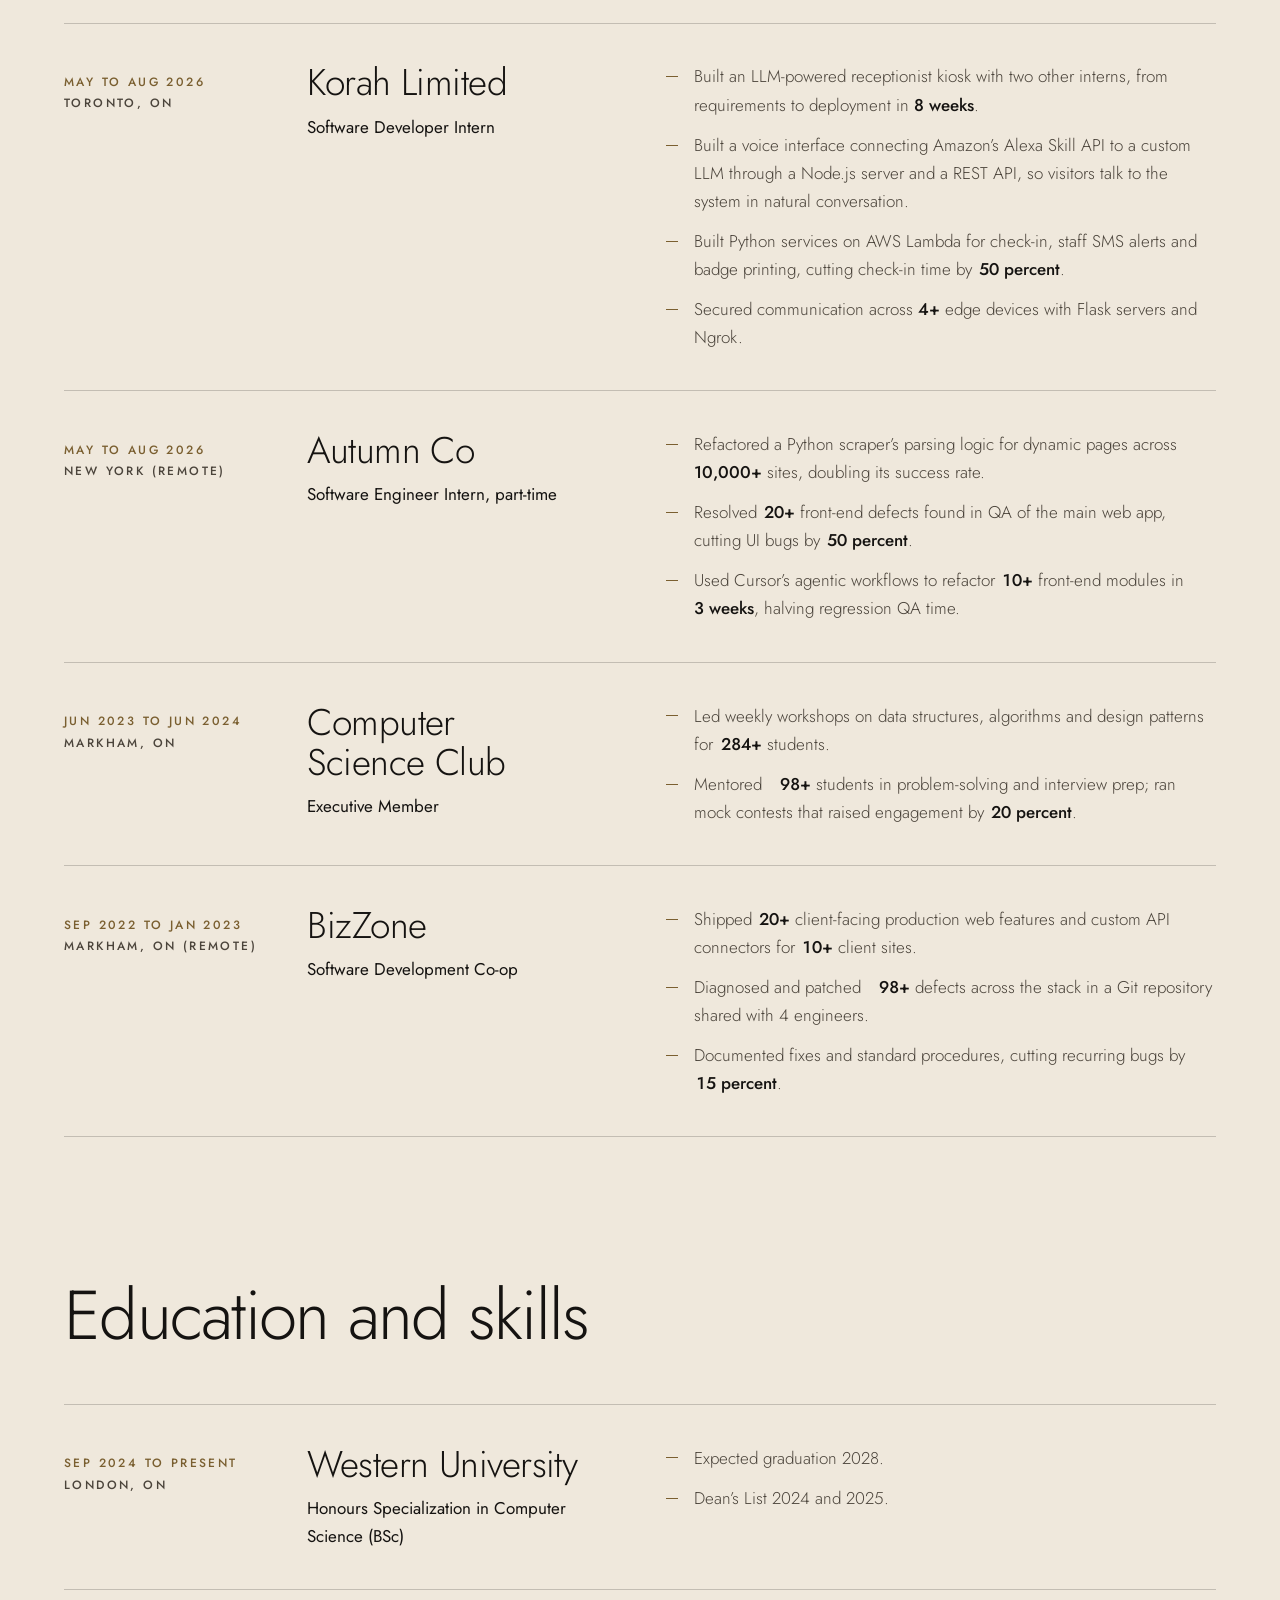
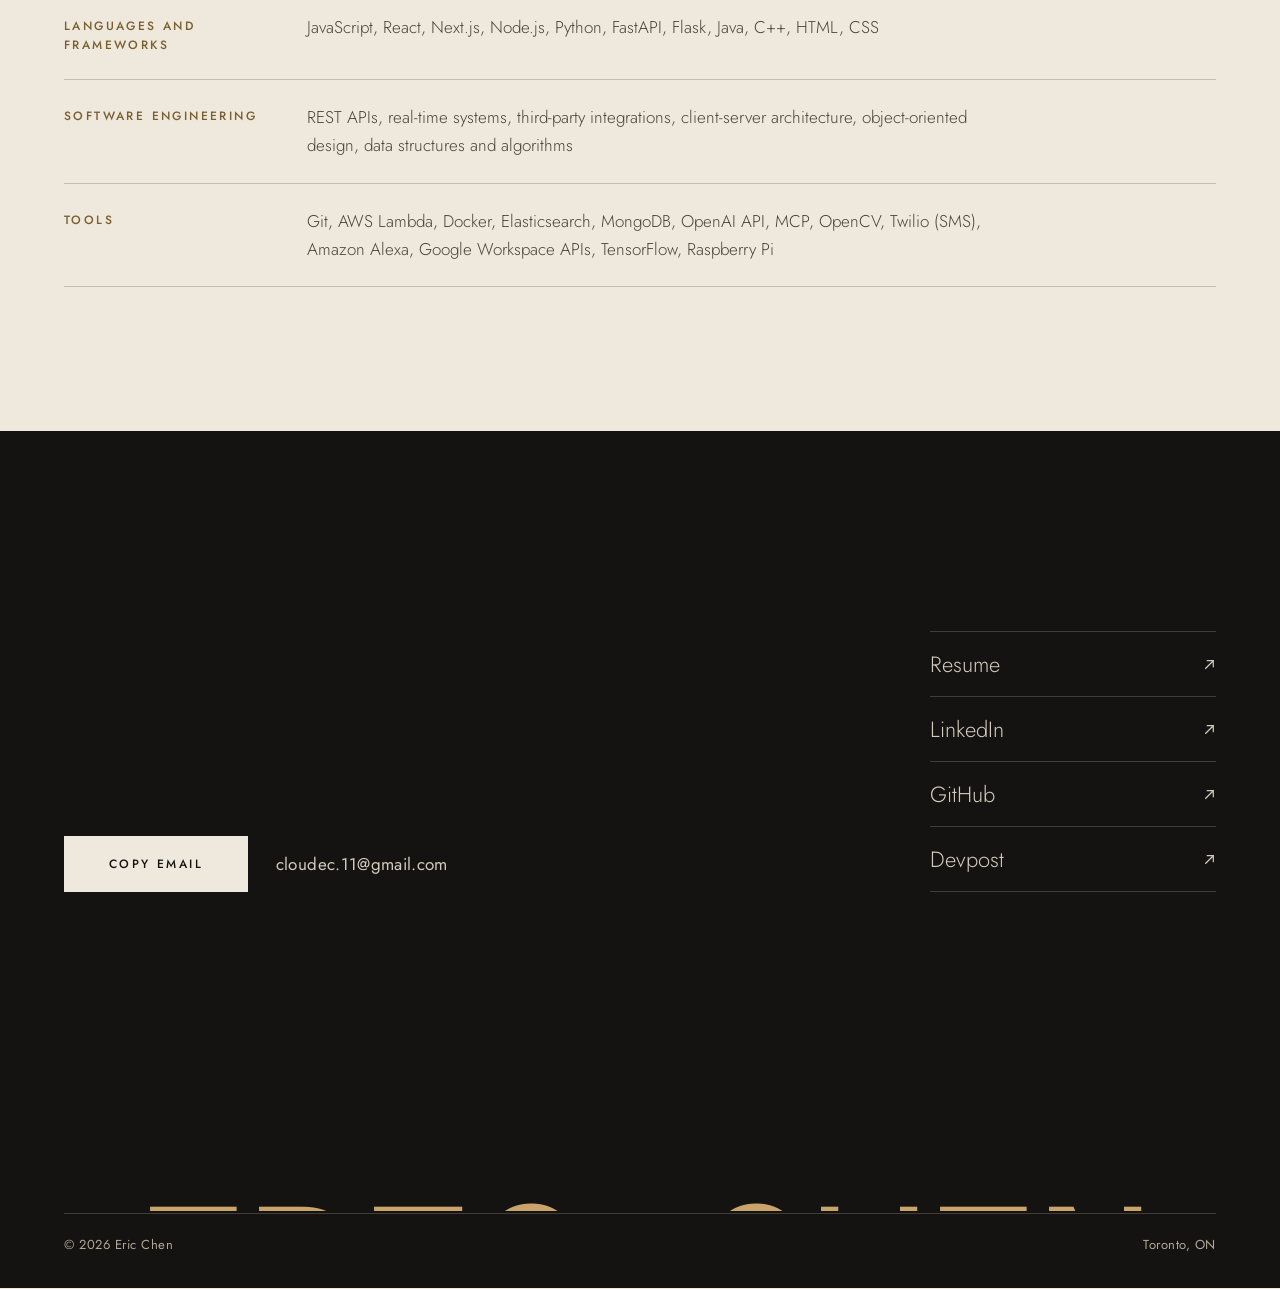
==== commit 3f17625d: "Refresh portfolio content and project experience Add resume links and update experience, education, " ====
--- a/index.html
+++ b/index.html
@@ -40,7 +40,8 @@
     <nav aria-label="Sections">
       <ul class="k">
         <li class="nav-wide"><a href="#projects">Projects</a></li>
-        <li class="nav-wide"><a href="#experience">Experience</a></li>
+        <li><a href="#experience">Experience</a></li>
+        <li><a href="assets/Eric-Chen-Resume.pdf" target="_blank" rel="noopener">Resume</a></li>
         <li><a href="#contact">Contact</a></li>
       </ul>
     </nav>
@@ -61,21 +62,22 @@
       <p>I build full-stack apps and AI tools, most recently LLM agents and retrieval systems. Looking for Fall 2027 co-op roles.</p>
       <p class="fact k"><span>Winner of</span> RBC prize, Hack&nbsp;the&nbsp;North&nbsp;2026</p>
       <a class="btn" href="mailto:cloudec.11@gmail.com" data-magnet data-copy><span>Email Eric</span></a>
+      <p class="hero-more"><a class="tlink k" href="assets/Eric-Chen-Resume.pdf" target="_blank" rel="noopener">Resume (PDF)<svg class="ico" aria-hidden="true"><use href="#i-out"/></svg></a><span class="hero-mail">cloudec.11@gmail.com</span></p>
     </div>
   </div>
 </section>
 
 <section class="sec" id="projects" aria-labelledby="projects-title">
+  <div class="code-bg" aria-hidden="true"><div class="code-bg-pin"><div class="case-log"></div></div></div>
   <div class="wrap">
     <header class="sec-head" data-reveal>
       <h2 id="projects-title">Projects</h2>
       <p>Hackathon builds</p>
-      <a class="tlink k" href="https://devpost.com/cloudec-11">See more on Devpost<svg class="ico" aria-hidden="true"><use href="#i-out"/></svg></a>
+      <a class="tlink k" target="_blank" rel="noopener" href="https://devpost.com/cloudec-11">See more on Devpost<svg class="ico" aria-hidden="true"><use href="#i-out"/></svg></a>
     </header>
 
     <article class="case" id="signal" aria-labelledby="signal-title" data-case>
       <div class="case-stage">
-        <div class="case-bg" aria-hidden="true"><div class="case-log"></div></div>
         <div class="case-rail" aria-hidden="true"><i></i></div>
         <div class="case-text" data-reveal>
           <p class="k case-award"><span class="row-n" aria-hidden="true">01</span><span class="hl">Winner, RBC &ldquo;Signal in the Noise&rdquo; prize</span><span>Hack the North 2026</span></p>
@@ -89,9 +91,9 @@
           </ol>
           <p class="k stack">Python · FastAPI · Elasticsearch · OpenAI · MCP · MongoDB</p>
           <div class="case-links">
-            <a class="tlink" href="https://www.youtube.com/watch?v=uoozwdHRqZA" data-video="uoozwdHRqZA" data-title="Signal demo">Watch the demo<svg class="ico" aria-hidden="true"><use href="#i-out"/></svg></a>
-            <a class="tlink" href="https://devpost.com/software/temp-project-0sp3zv">Devpost<svg class="ico" aria-hidden="true"><use href="#i-out"/></svg></a>
-            <a class="tlink" href="https://github.com/liamma06/searchGM">Read the code<svg class="ico" aria-hidden="true"><use href="#i-out"/></svg></a>
+            <a class="tlink" target="_blank" rel="noopener" href="https://www.youtube.com/watch?v=uoozwdHRqZA" data-video="uoozwdHRqZA" data-title="Signal demo">Watch the demo<svg class="ico" aria-hidden="true"><use href="#i-out"/></svg></a>
+            <a class="tlink" target="_blank" rel="noopener" href="https://devpost.com/software/temp-project-0sp3zv">Devpost<svg class="ico" aria-hidden="true"><use href="#i-out"/></svg></a>
+            <a class="tlink" target="_blank" rel="noopener" href="https://github.com/liamma06/searchGM">Read the code<svg class="ico" aria-hidden="true"><use href="#i-out"/></svg></a>
           </div>
         </div>
         <div class="screen" tabindex="0" role="group" aria-label="Signal screenshots" data-reveal>
@@ -112,11 +114,11 @@
         <div class="k row-meta">
           <span class="hl">Hack Western 12</span>
           <span>Nov 2025</span>
-          <a class="tlink" href="https://findmyseathackwestern.vercel.app">Open the demo<svg class="ico" aria-hidden="true"><use href="#i-out"/></svg></a>
-          <a class="tlink" href="https://www.youtube.com/watch?v=jiRtKiY59do" data-video="jiRtKiY59do" data-title="FindMySeat demo">Watch the video<svg class="ico" aria-hidden="true"><use href="#i-out"/></svg></a>
-          <a class="tlink" href="https://devpost.com/software/findmyseat">Devpost<svg class="ico" aria-hidden="true"><use href="#i-out"/></svg></a>
-        </div>
-        <div class="thumb" aria-hidden="true"><div class="thumb-in"><img src="assets/img/shot-findmyseat.jpg" alt="" loading="lazy" decoding="async"><img src="assets/img/findmyseat-detail.jpg" alt="" loading="lazy" decoding="async"><img src="assets/img/findmyseat-chat.jpg" alt="" loading="lazy" decoding="async"></div></div>
+          <a class="tlink" target="_blank" rel="noopener" href="https://findmyseathackwestern.vercel.app">Open the demo<svg class="ico" aria-hidden="true"><use href="#i-out"/></svg></a>
+          <a class="tlink" target="_blank" rel="noopener" href="https://www.youtube.com/watch?v=jiRtKiY59do" data-video="jiRtKiY59do" data-title="FindMySeat demo">Watch the video<svg class="ico" aria-hidden="true"><use href="#i-out"/></svg></a>
+          <a class="tlink" target="_blank" rel="noopener" href="https://devpost.com/software/findmyseat">Devpost<svg class="ico" aria-hidden="true"><use href="#i-out"/></svg></a>
+        </div>
+        <div class="thumb" aria-hidden="true"><div class="thumb-in"><img src="assets/img/shot-findmyseat.jpg" width="1120" height="700" alt="" loading="lazy" decoding="async"><img src="assets/img/findmyseat-detail.jpg" width="1387" height="952" alt="" loading="lazy" decoding="async"><img src="assets/img/findmyseat-chat.jpg" width="1120" height="611" alt="" loading="lazy" decoding="async"></div></div>
         <div class="proj-case" id="case-findmyseat">
           <div class="proj-case-in">
             <div class="pc-text"><ol class="steps"><li><button class="pc-step" type="button" data-step="0"><span class="k" aria-hidden="true">01</span><span>Ultrasonic sensors on Raspberry Pis detect which seats are taken.</span></button></li><li><button class="pc-step" type="button" data-step="1"><span class="k" aria-hidden="true">02</span><span>Occupancy streams to a live Next.js dashboard, seat by seat.</span></button></li><li><button class="pc-step" type="button" data-step="2"><span class="k" aria-hidden="true">03</span><span>A Gemini chat assistant recommends where to sit.</span></button></li></ol><p class="k stack">Raspberry Pi · Ultrasonic sensors · Next.js · Gemini</p></div>
@@ -134,9 +136,9 @@
         <div class="k row-meta">
           <span class="hl">Best Development Tool</span>
           <span>JAMHacks 8, Jun 2024</span>
-          <a class="tlink" href="https://dorahacks.io/buidl/13396">DoraHacks<svg class="ico" aria-hidden="true"><use href="#i-out"/></svg></a>
-        </div>
-        <div class="thumb" aria-hidden="true"><div class="thumb-in"><img class="tall" src="assets/img/gripguardian.jpg" alt="" loading="lazy" decoding="async"><img src="assets/img/gripguardian-dashboard.jpg" alt="" loading="lazy" decoding="async"></div></div>
+          <a class="tlink" target="_blank" rel="noopener" href="https://dorahacks.io/buidl/13396">DoraHacks<svg class="ico" aria-hidden="true"><use href="#i-out"/></svg></a>
+        </div>
+        <div class="thumb" aria-hidden="true"><div class="thumb-in"><img class="tall" src="assets/img/gripguardian.jpg" width="427" height="570" alt="" loading="lazy" decoding="async"><img src="assets/img/gripguardian-dashboard.jpg" width="1266" height="570" alt="" loading="lazy" decoding="async"></div></div>
         <div class="proj-case" id="case-gripguardian">
           <div class="proj-case-in">
             <div class="pc-text"><ol class="steps"><li><button class="pc-step" type="button" data-step="0"><span class="k" aria-hidden="true">01</span><span>A mouse fitted with pressure and position sensors, wired to a microcontroller.</span></button></li><li><button class="pc-step" type="button" data-step="1"><span class="k" aria-hidden="true">02</span><span>A React dashboard shows grip habits live.</span></button></li><li><button class="pc-step" type="button" data-step="2"><span class="k" aria-hidden="true">03</span><span>Points out habits linked to repetitive strain injury. Built in 36 hours.</span></button></li></ol><p class="k stack">Pressure sensors · Position sensors · Microcontroller · React</p></div>
@@ -145,23 +147,16 @@
         </div>
       </article>
 
-      <article class="row proj" data-reveal>
+      <article class="row proj proj-plain" data-reveal>
         <span class="k row-n" aria-hidden="true">04</span>
-        <h3><button class="proj-toggle" type="button" aria-expanded="false" aria-controls="case-guidebot"><span class="proj-name">GuideBot</span><span class="k proj-more" aria-hidden="true"><i class="plus"></i><span class="more-open">Expand</span><span class="more-close">Close</span></span></button></h3>
+        <h3><span class="proj-name">GuideBot</span></h3>
         <div class="row-body">
           <p>A navigation robot for visually impaired users: an ESP32 robot driven over Bluetooth, with TensorFlow object recognition describing nearby objects.</p>
         </div>
         <div class="k row-meta">
           <span class="hl">MLH Best Accessibility Hack</span>
           <span>Hack the 6ix 2023</span>
-          <a class="tlink" href="https://devpost.com/software/guidebot">Devpost<svg class="ico" aria-hidden="true"><use href="#i-out"/></svg></a>
-        </div>
-        <div class="thumb" aria-hidden="true"><div class="thumb-in"><div class="thumb-type"><span>ESP32</span><span>TensorFlow</span></div></div></div>
-        <div class="proj-case" id="case-guidebot">
-          <div class="proj-case-in">
-            <div class="pc-text"><ol class="steps"><li><button class="pc-step" type="button" data-step="0"><span class="k" aria-hidden="true">01</span><span>An ESP32 robot, driven over Bluetooth, guides visually impaired users.</span></button></li><li><button class="pc-step" type="button" data-step="1"><span class="k" aria-hidden="true">02</span><span>TensorFlow object recognition picks out what is nearby.</span></button></li><li><button class="pc-step" type="button" data-step="2"><span class="k" aria-hidden="true">03</span><span>The robot describes those objects to its user.</span></button></li></ol><p class="k stack">ESP32 · Bluetooth · TensorFlow</p></div>
-            <div class="pc-screen"><div class="frame frame-type" role="img" aria-label="ESP32 over Bluetooth"><span class="k">01 / Drive</span><b>ESP32 over Bluetooth</b></div><div class="frame frame-type" role="img" aria-label="TensorFlow object recognition"><span class="k">02 / See</span><b>TensorFlow object recognition</b></div><div class="frame frame-type" role="img" aria-label="Describes nearby objects"><span class="k">03 / Tell</span><b>Describes nearby objects</b></div></div>
-          </div>
+          <a class="tlink" target="_blank" rel="noopener" href="https://devpost.com/software/guidebot">Devpost<svg class="ico" aria-hidden="true"><use href="#i-out"/></svg></a>
         </div>
       </article>
 
@@ -174,9 +169,9 @@
         <div class="k row-meta">
           <span class="hl">2nd Place and Smart Cities Theme Award</span>
           <span>YRHacks, Mar 2023</span>
-          <a class="tlink" href="https://devpost.com/software/temp-rft3ge">Devpost<svg class="ico" aria-hidden="true"><use href="#i-out"/></svg></a>
-        </div>
-        <div class="thumb" aria-hidden="true"><div class="thumb-in"><img src="assets/img/shot-iwitness.jpg" alt="" loading="lazy" decoding="async"><img src="assets/img/iwitness-live.jpg" alt="" loading="lazy" decoding="async"><img src="assets/img/iwitness-alert.jpg" alt="" loading="lazy" decoding="async"></div></div>
+          <a class="tlink" target="_blank" rel="noopener" href="https://devpost.com/software/temp-rft3ge">Devpost<svg class="ico" aria-hidden="true"><use href="#i-out"/></svg></a>
+        </div>
+        <div class="thumb" aria-hidden="true"><div class="thumb-in"><img src="assets/img/shot-iwitness.jpg" width="1120" height="700" alt="" loading="lazy" decoding="async"><img src="assets/img/iwitness-live.jpg" width="1120" height="630" alt="" loading="lazy" decoding="async"><img src="assets/img/iwitness-alert.jpg" width="1400" height="800" alt="" loading="lazy" decoding="async"></div></div>
         <div class="proj-case" id="case-iwitness">
           <div class="proj-case-in">
             <div class="pc-text"><ol class="steps"><li><button class="pc-step" type="button" data-step="0"><span class="k" aria-hidden="true">01</span><span>A web app that watches live camera feeds.</span></button></li><li><button class="pc-step" type="button" data-step="1"><span class="k" aria-hidden="true">02</span><span>TensorFlow flags crimes and medical emergencies in the footage.</span></button></li><li><button class="pc-step" type="button" data-step="2"><span class="k" aria-hidden="true">03</span><span>Each incident is surfaced for first responders.</span></button></li></ol><p class="k stack">TensorFlow · Web app · Live camera feeds</p></div>
@@ -187,20 +182,13 @@
 
       <article class="row proj proj-plain" data-reveal>
         <span class="k row-n" aria-hidden="true">06</span>
-        <h3><button class="proj-toggle" type="button" aria-expanded="false" aria-controls="case-csus"><span class="proj-name">Computer Science Undergrad Society website</span><span class="k proj-more" aria-hidden="true"><i class="plus"></i><span class="more-open">Expand</span><span class="more-close">Close</span></span></button></h3>
+        <h3><span class="proj-name">Computer Science Undergrad Society website</span></h3>
         <div class="row-body">
           <p>A responsive club site in React that centralises events, announcements and resources for 100+ active members.</p>
         </div>
         <div class="k row-meta">
           <span class="hl">Western University</span>
           <span>Dec 2024 to present</span>
-        </div>
-        <div class="thumb" aria-hidden="true"><div class="thumb-in"><div class="thumb-type"><span>React</span><span>100+ members</span></div></div></div>
-        <div class="proj-case" id="case-csus">
-          <div class="proj-case-in">
-            <div class="pc-text"><ol class="steps"><li><button class="pc-step" type="button" data-step="0"><span class="k" aria-hidden="true">01</span><span>Brings the society's events, announcements and resources into one place.</span></button></li><li><button class="pc-step" type="button" data-step="1"><span class="k" aria-hidden="true">02</span><span>A responsive site built in React.</span></button></li><li><button class="pc-step" type="button" data-step="2"><span class="k" aria-hidden="true">03</span><span>Serves 100+ active members.</span></button></li></ol><p class="k stack">React · Responsive design</p></div>
-            <div class="pc-screen"><div class="frame frame-type" role="img" aria-label="Events, announcements, resources"><span class="k">01 / One place</span><b>Events, announcements, resources</b></div><div class="frame frame-type" role="img" aria-label="Responsive React"><span class="k">02 / Built</span><b>Responsive React</b></div><div class="frame frame-type" role="img" aria-label="100+ active members"><span class="k">03 / Serves</span><b>100+ active members</b></div></div>
-          </div>
         </div>
       </article>
     </div>
@@ -222,21 +210,22 @@
           <p>Software Developer Intern</p>
         </div>
         <ul class="points">
-          <li>Worked with two other interns and a mentor on an LLM-powered automated receptionist system.</li>
-          <li>Built a voice integration connecting Amazon&rsquo;s Alexa API to the company&rsquo;s LLM through a Node server and a REST API, so visitors talk to the system in natural conversation.</li>
-          <li>Developed the core Python systems running the kiosk: appointment check-ins, staff text-message alerts, badge printing and the live visitor display, plus an AWS Lambda function.</li>
+          <li>Built an LLM-powered receptionist kiosk with two other interns, from requirements to deployment in <b>8 weeks</b>.</li>
+          <li>Built a voice interface connecting Amazon&rsquo;s Alexa Skill API to a custom LLM through a Node.js server and a REST API, so visitors talk to the system in natural conversation.</li>
+          <li>Built Python services on AWS Lambda for check-in, staff SMS alerts and badge printing, cutting check-in time by <b><span class="num" data-n="50">50</span> percent</b>.</li>
+          <li>Secured communication across <b>4+</b> edge devices with Flask servers and Ngrok.</li>
         </ul>
       </li>
       <li class="row role" data-reveal>
         <p class="k row-meta"><span class="hl">May to Aug 2026</span><span>New York (remote)</span></p>
         <div class="role-id">
           <h3>Autumn Co</h3>
-          <p>Software Engineer Intern</p>
+          <p>Software Engineer Intern, part-time</p>
         </div>
         <ul class="points">
-          <li>Rewrote a Python scraper&rsquo;s parsing logic to handle more edge cases, doubling its effectiveness.</li>
-          <li>Resolved <b><span class="num" data-n="20">20</span>+</b> defects in QA across the web app and cut front-end bugs by <b><span class="num" data-n="50">50</span> percent</b>.</li>
-          <li>Used Cursor&rsquo;s agentic workflows and structured prompting to refactor and QA the front end in <b>3 weeks</b>, halving time spent on manual QA.</li>
+          <li>Refactored a Python scraper&rsquo;s parsing logic for dynamic pages across <b>10,000+</b> sites, doubling its success rate.</li>
+          <li>Resolved <b><span class="num" data-n="20">20</span>+</b> front-end defects found in QA of the main web app, cutting UI bugs by <b><span class="num" data-n="50">50</span> percent</b>.</li>
+          <li>Used Cursor&rsquo;s agentic workflows to refactor <b><span class="num" data-n="10">10</span>+</b> front-end modules in <b>3 weeks</b>, halving regression QA time.</li>
         </ul>
       </li>
       <li class="row role" data-reveal>
@@ -246,8 +235,8 @@
           <p>Executive Member</p>
         </div>
         <ul class="points">
-          <li>Designed and delivered weekly workshops on data structures, algorithms and software design for <b><span class="num" data-n="300">300</span>+</b> students.</li>
-          <li>Mentored <b><span class="num" data-n="100">100</span>+</b> students; contest participation and performance rose <b><span class="num" data-n="20">20</span> percent</b>.</li>
+          <li>Led weekly workshops on data structures, algorithms and design patterns for <b><span class="num" data-n="300">300</span>+</b> students.</li>
+          <li>Mentored <b><span class="num" data-n="100">100</span>+</b> students in problem-solving and interview prep; ran mock contests that raised engagement by <b><span class="num" data-n="20">20</span> percent</b>.</li>
         </ul>
       </li>
       <li class="row role" data-reveal>
@@ -257,9 +246,9 @@
           <p>Software Development Co-op</p>
         </div>
         <ul class="points">
-          <li>Built and tested production web features for client websites, with API integrations that present database-driven data in client-facing views.</li>
-          <li>Documented issues and fixes, reducing repeat defects by <b><span class="num" data-n="15">15</span> percent</b>.</li>
-          <li>Shared a Git codebase with 4 developers.</li>
+          <li>Shipped <b><span class="num" data-n="20">20</span>+</b> client-facing production web features and custom API connectors for <b><span class="num" data-n="10">10</span>+</b> client sites.</li>
+          <li>Diagnosed and patched <b><span class="num" data-n="100">100</span>+</b> defects across the stack in a Git repository shared with 4 engineers.</li>
+          <li>Documented fixes and standard procedures, cutting recurring bugs by <b><span class="num" data-n="15">15</span> percent</b>.</li>
         </ul>
       </li>
     </ol>
@@ -278,7 +267,7 @@
           <h3>Western University</h3>
           <p>Honours Specialization in Computer Science (BSc)</p>
         </div>
-        <ul class="points"><li>Dean&rsquo;s List 2024 and 2025.</li></ul>
+        <ul class="points"><li>Expected graduation 2028.</li><li>Dean&rsquo;s List 2024 and 2025.</li></ul>
       </div>
       <dl class="skills">
         <div class="row" data-reveal><dt class="k">Languages and frameworks</dt><dd>JavaScript, React, Next.js, Node.js, Python, FastAPI, Flask, Java, C++, HTML, CSS</dd></div>
@@ -302,9 +291,10 @@
         </div>
       </div>
       <ul class="foot-links" data-reveal>
-        <li><a href="https://www.linkedin.com/in/eric-chen11"><span>LinkedIn</span><svg class="ico" aria-hidden="true"><use href="#i-out"/></svg></a></li>
-        <li><a href="https://github.com/cloudec11"><span>GitHub</span><svg class="ico" aria-hidden="true"><use href="#i-out"/></svg></a></li>
-        <li><a href="https://devpost.com/cloudec-11"><span>Devpost</span><svg class="ico" aria-hidden="true"><use href="#i-out"/></svg></a></li>
+        <li><a href="assets/Eric-Chen-Resume.pdf" target="_blank" rel="noopener"><span>Resume</span><svg class="ico" aria-hidden="true"><use href="#i-out"/></svg></a></li>
+        <li><a target="_blank" rel="noopener" href="https://www.linkedin.com/in/eric-chen11"><span>LinkedIn</span><svg class="ico" aria-hidden="true"><use href="#i-out"/></svg></a></li>
+        <li><a target="_blank" rel="noopener" href="https://github.com/cloudec11"><span>GitHub</span><svg class="ico" aria-hidden="true"><use href="#i-out"/></svg></a></li>
+        <li><a target="_blank" rel="noopener" href="https://devpost.com/cloudec-11"><span>Devpost</span><svg class="ico" aria-hidden="true"><use href="#i-out"/></svg></a></li>
       </ul>
     </div>
     <p class="foot-name" aria-hidden="true"><span class="w"><i style="--i:0">E</i><i style="--i:1">r</i><i style="--i:2">i</i><i style="--i:3">c</i></span> <span class="w"><i style="--i:5">C</i><i style="--i:6">h</i><i style="--i:7">e</i><i style="--i:8">n</i></span></p>
--- a/assets/site.css
+++ b/assets/site.css
@@ -274,6 +274,10 @@
 .hero-side > :nth-child(1) { animation-delay: .6s; }
 .hero-side > :nth-child(2) { animation-delay: .7s; }
 .hero-side > :nth-child(3) { animation-delay: .8s; }
+.hero-side > :nth-child(4) { animation-delay: .9s; }
+.hero-more { display: flex; flex-wrap: wrap; align-items: center; gap: 0 24px; margin-top: -6px; }
+.hero-more .tlink { color: var(--ink); }
+.hero-mail { color: var(--soft); letter-spacing: .02em; }
 [data-enter] > .hero-side { animation: none; }
 @keyframes rise { from { opacity: 0; transform: translateY(22px); } }
 
@@ -356,6 +360,8 @@
 .is-open .plus::after { transform: rotate(0deg); }
 html:not(.js) .proj-more { display: none; }
 .is-open .proj-toggle::after { display: none; }
+/* Open rows drop the full-row hit area, so the ring moves back onto the title itself */
+.is-open .proj-toggle:focus-visible { outline: 2px solid var(--ring); outline-offset: 6px; }
 .row-body p { max-width: 46ch; }
 .stack { margin-top: 14px; color: var(--soft); letter-spacing: .14em; }
 .row-meta .tlink { position: relative; z-index: 1; align-self: flex-start; margin-top: 6px; color: var(--ink); }
@@ -529,11 +535,13 @@
 .screen iframe { flex: 0 0 100%; width: 100%; aspect-ratio: 16 / 9; border: 0; background: #0a0a0a; }
 
 @media (max-width: 860px) {
-  .case-stage { grid-template-columns: minmax(0, 1fr); row-gap: 36px; }
+  .case-stage { grid-template-columns: minmax(0, 1fr); row-gap: 28px; }
+  /* Small screens see the product before reading about it */
+  .case:not(.pin) .screen { order: -1; }
 }
 
 /* Pinned mode */
-.case.pin { height: calc(100svh + 260vh); padding: 0; }
+.case.pin { height: calc(100svh + 150vh); padding: 0; }
 .case.pin .case-stage {
   position: sticky;
   top: var(--nav-h);
@@ -542,28 +550,36 @@
   align-items: start;
   isolation: isolate;
 }
-.case.pin .screen { margin-top: clamp(28px, 4vh, 44px); }
+.case.pin .screen { align-self: center; }
 
 /* While pinned, a faint agent trace scrolls behind the stage and a rail fills,
    so it reads as scrolling even though the stage itself stands still. */
-.case-bg, .case-rail { display: none; }
-.case.pin .case-bg {
-  display: block;
-  position: absolute;
-  inset: 0 calc(50% - 50vw);
-  z-index: -1;
+.case-rail { display: none; }
+/* Very faint source code behind the whole Projects section. The layer sticks to the
+   screen while you are in the section and the code drifts slower than the page. */
+.code-bg {
+  position: absolute;
+  inset: 0;
+  z-index: 0;
+  overflow: clip; /* clip, not hidden: hidden would stop the inner layer from sticking */
+  pointer-events: none;
+  -webkit-mask-image: linear-gradient(transparent, #000 220px, #000 calc(100% - 220px), transparent);
+  mask-image: linear-gradient(transparent, #000 220px, #000 calc(100% - 220px), transparent);
+}
+.code-bg-pin {
+  position: sticky;
+  top: var(--nav-h);
+  height: calc(100svh - var(--nav-h));
   overflow: hidden;
-  pointer-events: none;
-  -webkit-mask-image: linear-gradient(transparent, #000 18%, #000 82%, transparent);
-  mask-image: linear-gradient(transparent, #000 18%, #000 82%, transparent);
-}
-/* Very faint source code scrolls behind the pinned stage; nothing else */
+  -webkit-mask-image: linear-gradient(transparent, #000 14%, #000 86%, transparent);
+  mask-image: linear-gradient(transparent, #000 14%, #000 86%, transparent);
+}
+#projects > .wrap { position: relative; z-index: 1; }
 .case-log {
   font: 400 12px/28px var(--mono);
   letter-spacing: .02em;
   white-space: pre;
   color: rgba(21, 19, 17, .07);
-  transform: translate3d(0, calc(var(--p, 0) * -1120px), 0);
   will-change: transform;
 }
 .case-log span { display: block; }
@@ -593,6 +609,8 @@
 .case.pin .case-title { font-size: clamp(48px, 5.2vw, 84px); }
 .case.pin .steps li { padding-block: 10px; }
 .case.pin .steps li.on { color: var(--ink); }
+.case.pin .steps li.on p { font-weight: 400; }
+.case.pin .steps li.on::after { height: 2px; }
 .case.pin .steps li.on::after, .case.pin .steps li.past::after { transform: none; }
 .case.pin .steps li.past::after { opacity: .35; }
 .case.pin .screen {
@@ -621,6 +639,8 @@
 .case.pin .f1 { transition: clip-path 1s var(--out), transform 1.6s var(--out), transform-origin 1.6s var(--out); }
 .case.pin[data-step="1"] .f1 { transform: scale(1.5); transform-origin: 0 24%; }
 .case.pin[data-step="2"] .f1 { transform: scale(1.85); transform-origin: 100% 26%; }
+/* The graph fills the stage, framed on the conflicting figures, instead of sitting letterboxed */
+.case.pin .f2 { object-fit: cover; object-position: 50% 39%; }
 .case.pin .screen iframe { position: absolute; inset: 0; width: 100%; height: 100%; z-index: 5; }
 .screen-close {
   position: absolute; right: 12px; top: 12px; z-index: 6; min-height: 44px; padding: 0 16px;
@@ -777,13 +797,22 @@
 @media (max-width: 600px) {
   body { font-size: 16.5px; }
   .nav-wide { display: none; }
+  .nav ul { gap: 14px; }
+  .nav li a, .mark { letter-spacing: .12em; }
 
   .hero { min-height: 0; }
-  .hero-name { font-size: 38cqi; line-height: .9; white-space: normal; text-align: left; }
+  .hero-top { padding-top: 16px; }
+  .hero-field { min-height: 56px; margin-top: 12px; }
+  .hero-name { font-size: 24cqi; line-height: .9; white-space: normal; text-align: left; }
   .hero-name .w { display: block; width: fit-content; }
   .hero-meta { flex-direction: column; gap: 2px; }
-  .hero-row { padding-top: 28px; }
-  .hero h1 { font-size: 34px; max-width: none; }
+  .hero-row { padding-top: 20px; row-gap: 18px; }
+  .hero h1 { font-size: 30px; max-width: none; }
+  /* The button comes straight after the pitch; the award and resume follow it */
+  .hero-side { gap: 18px; }
+  .hero-side .btn { order: 1; margin-top: 0; }
+  .hero-side .fact { order: 2; }
+  .hero-more { order: 3; margin-top: 0; }
   .btn { width: 100%; }
 
   .proj { grid-template-columns: minmax(0, 1fr); }
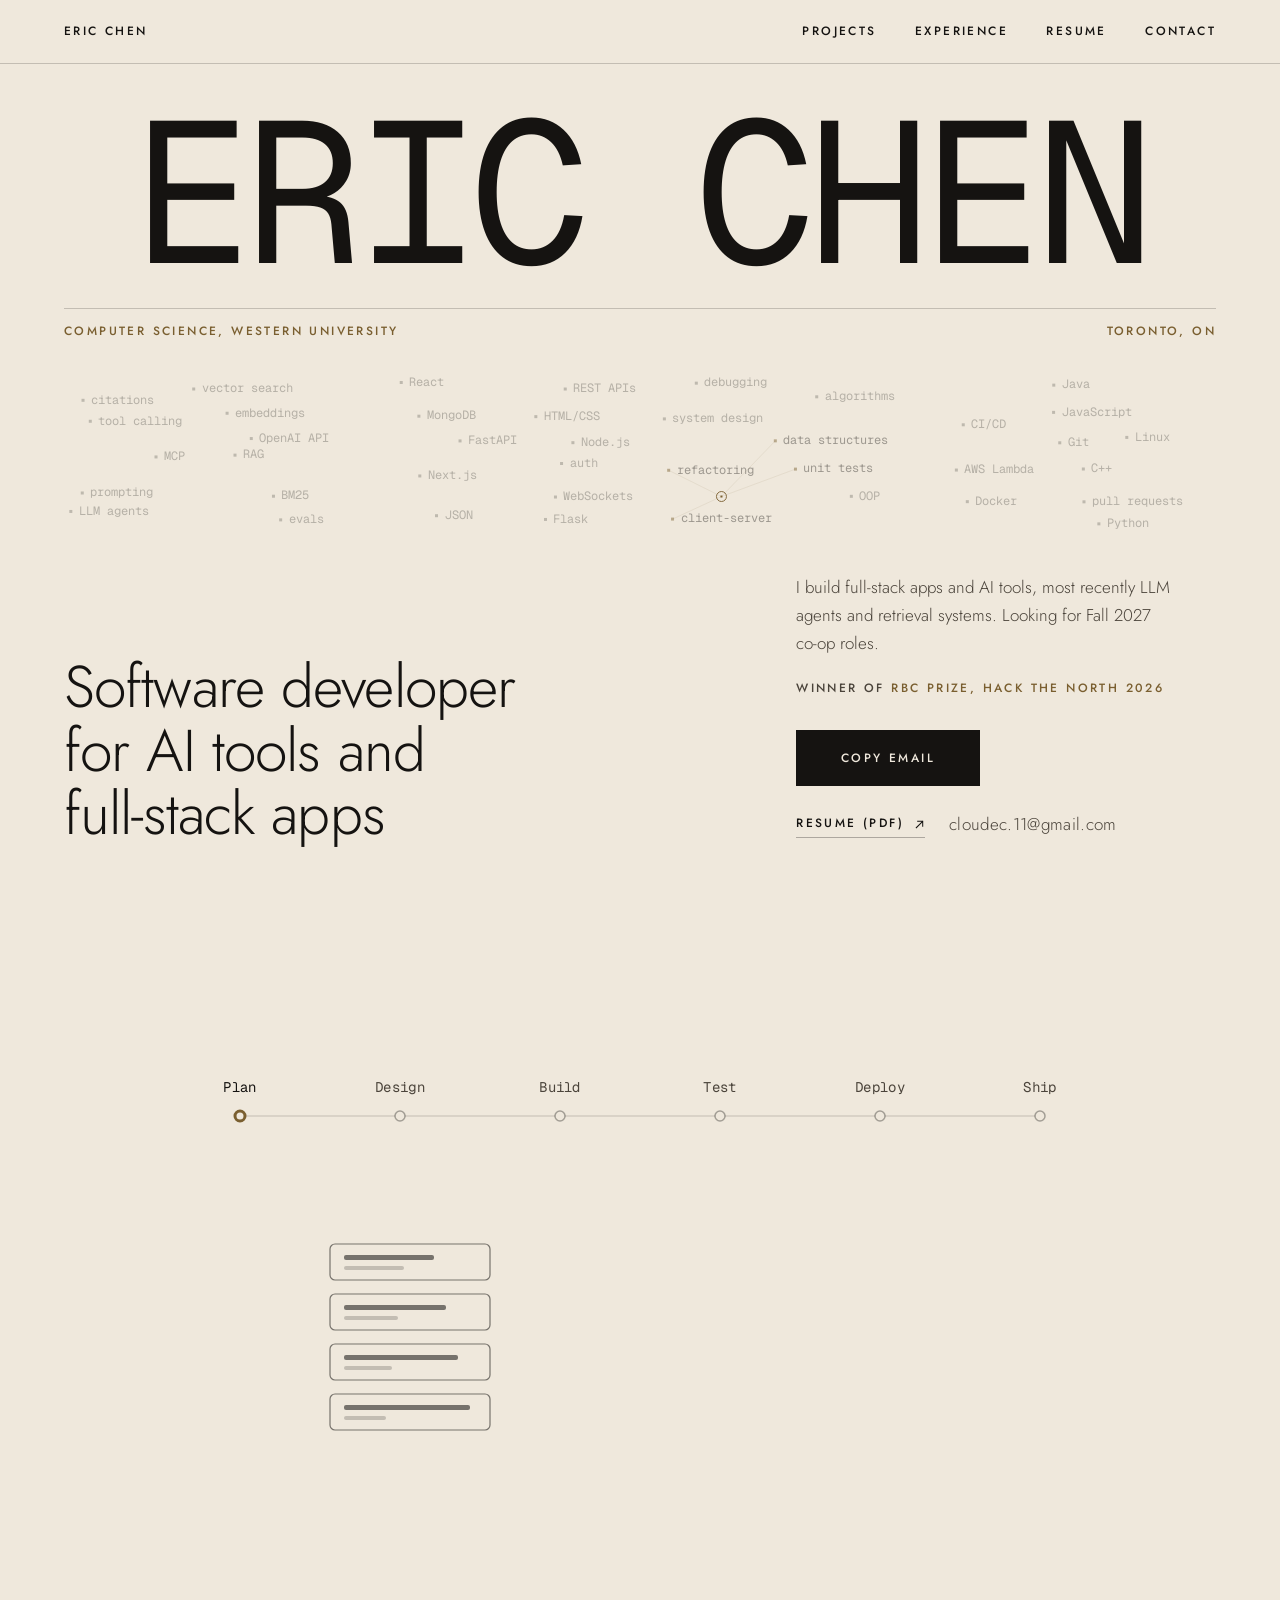
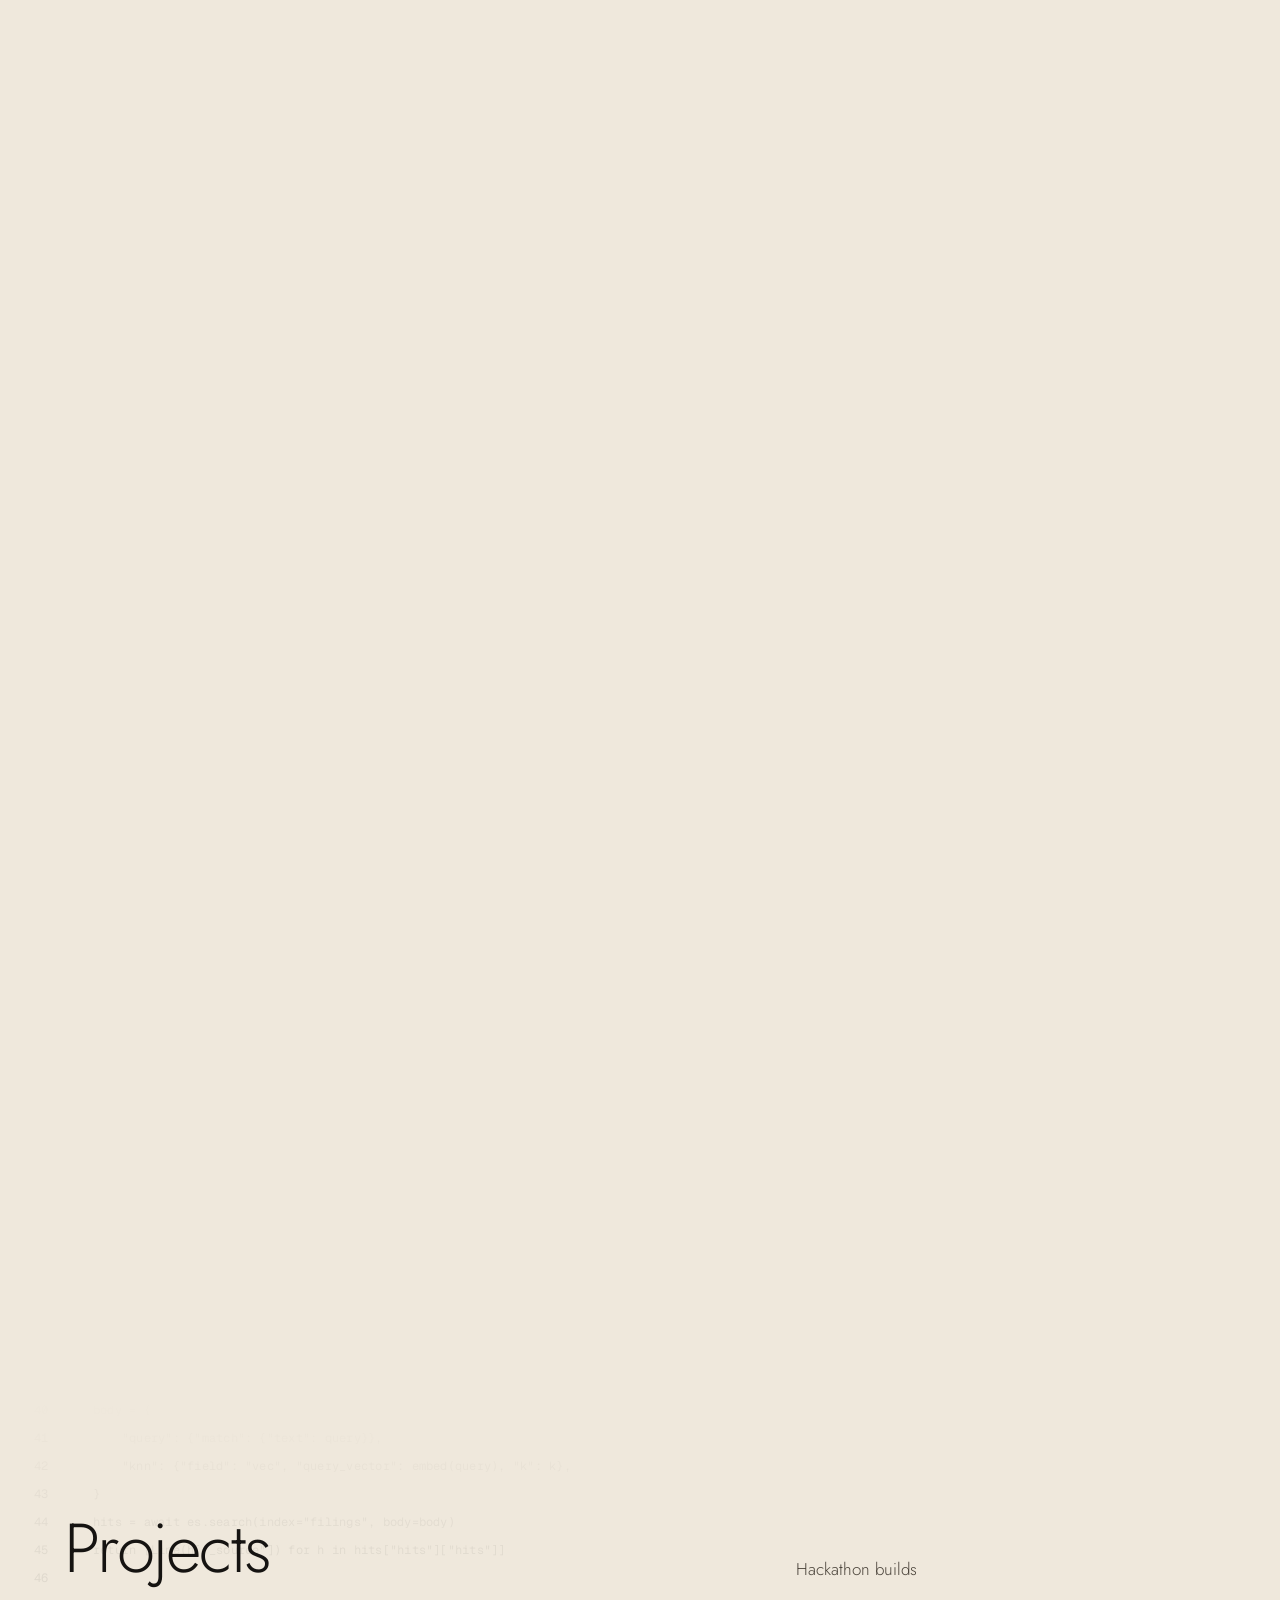
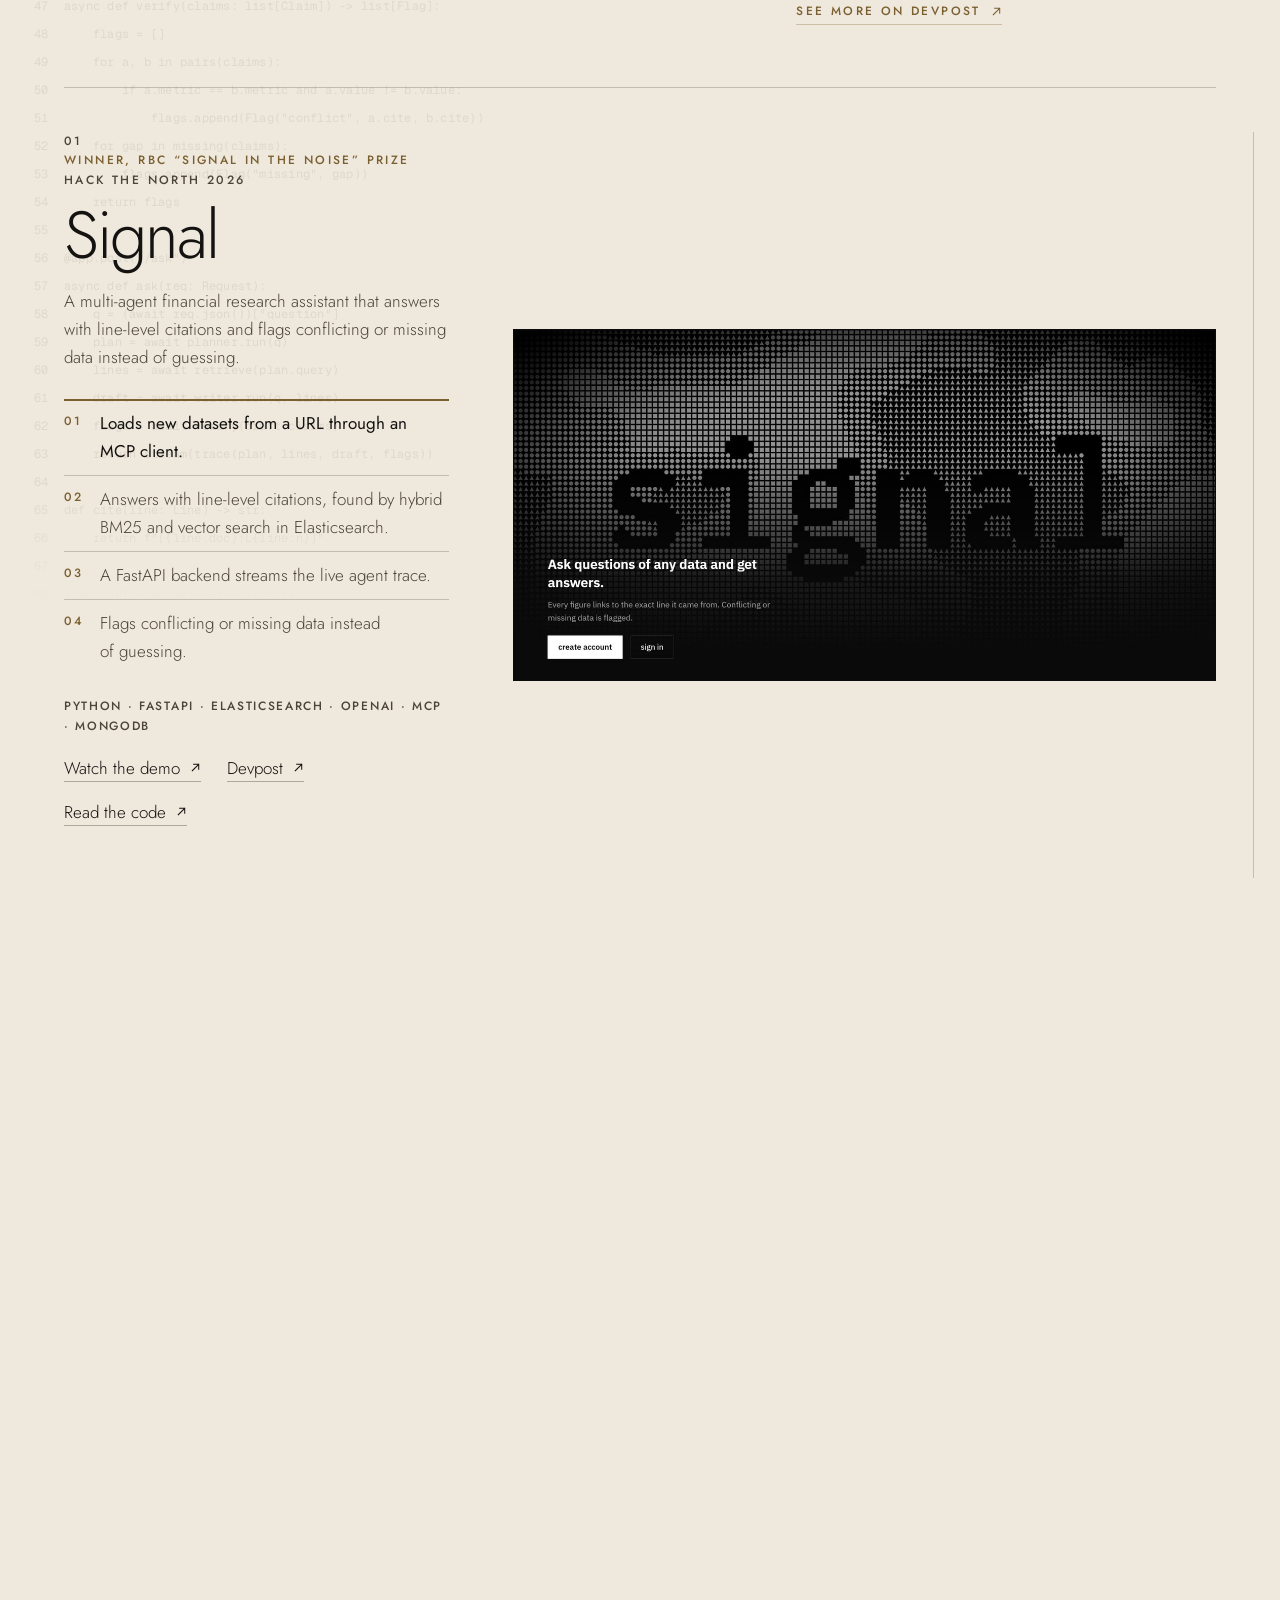
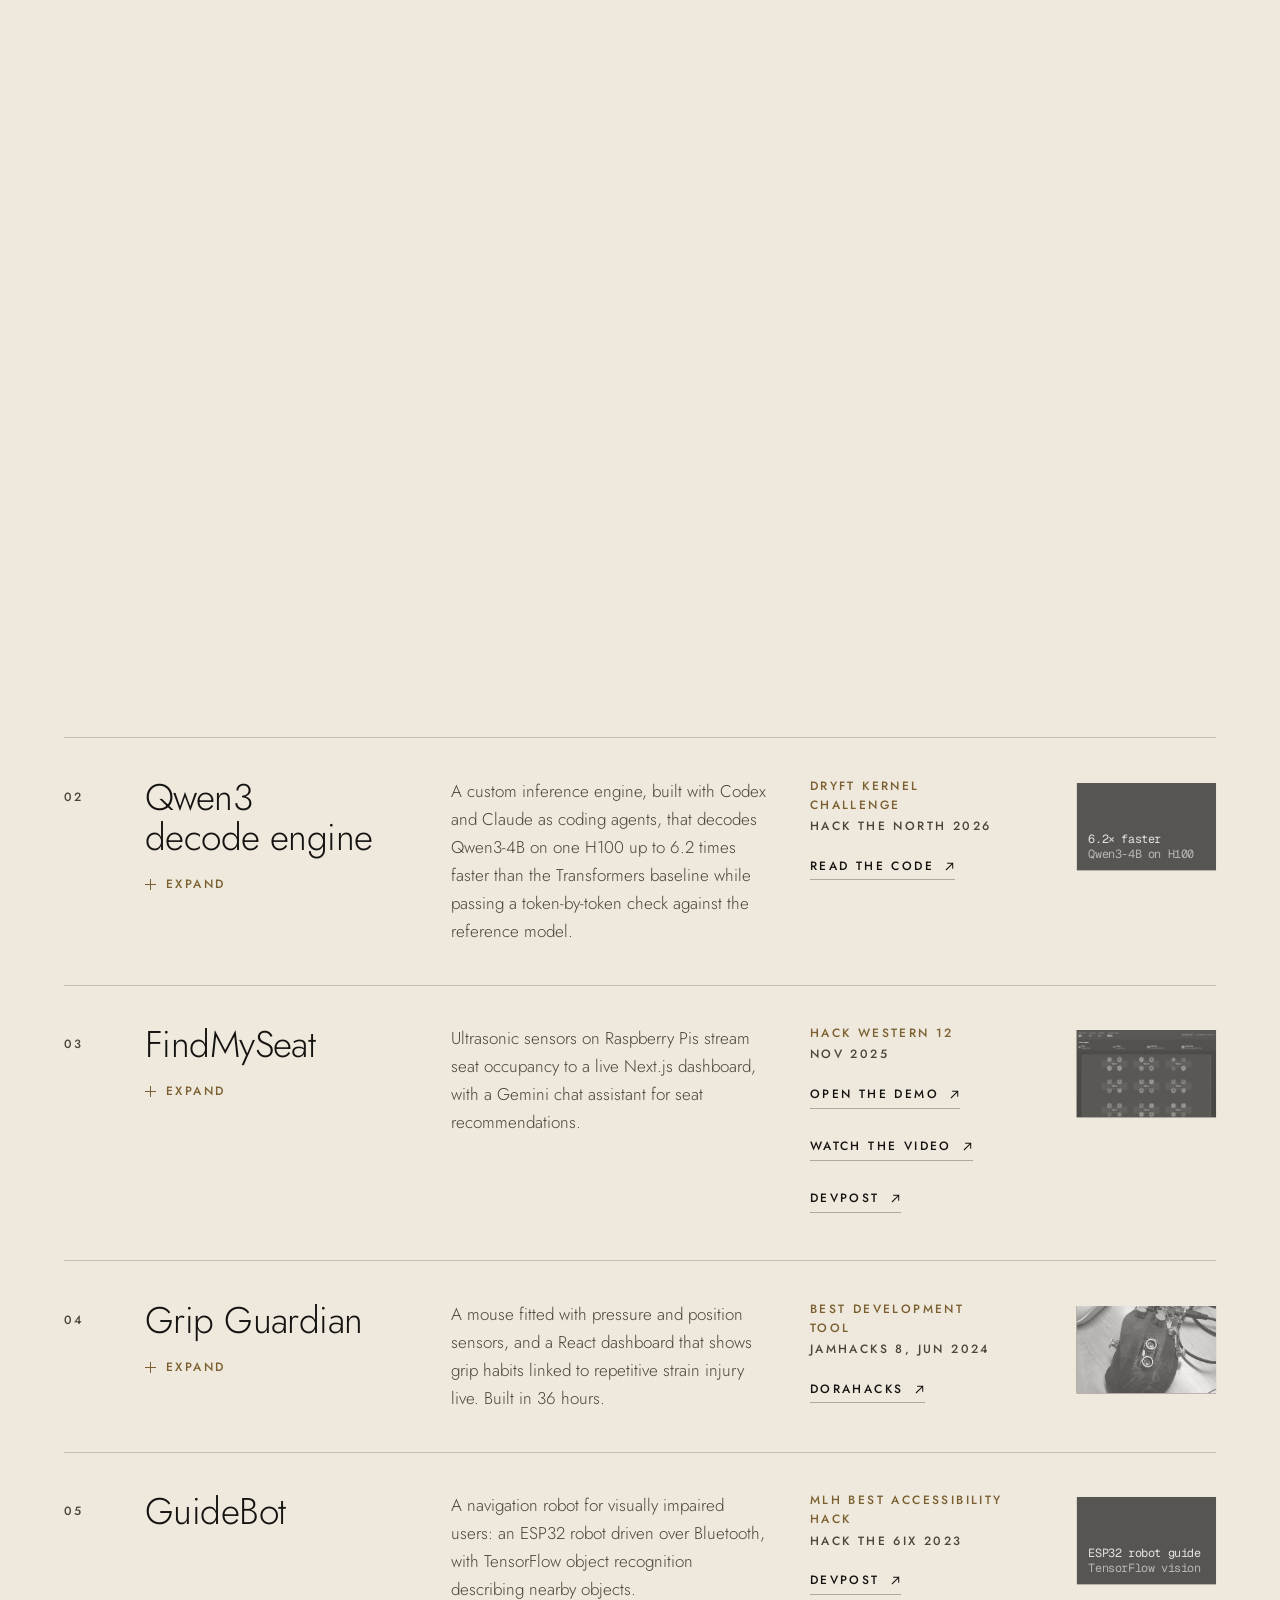
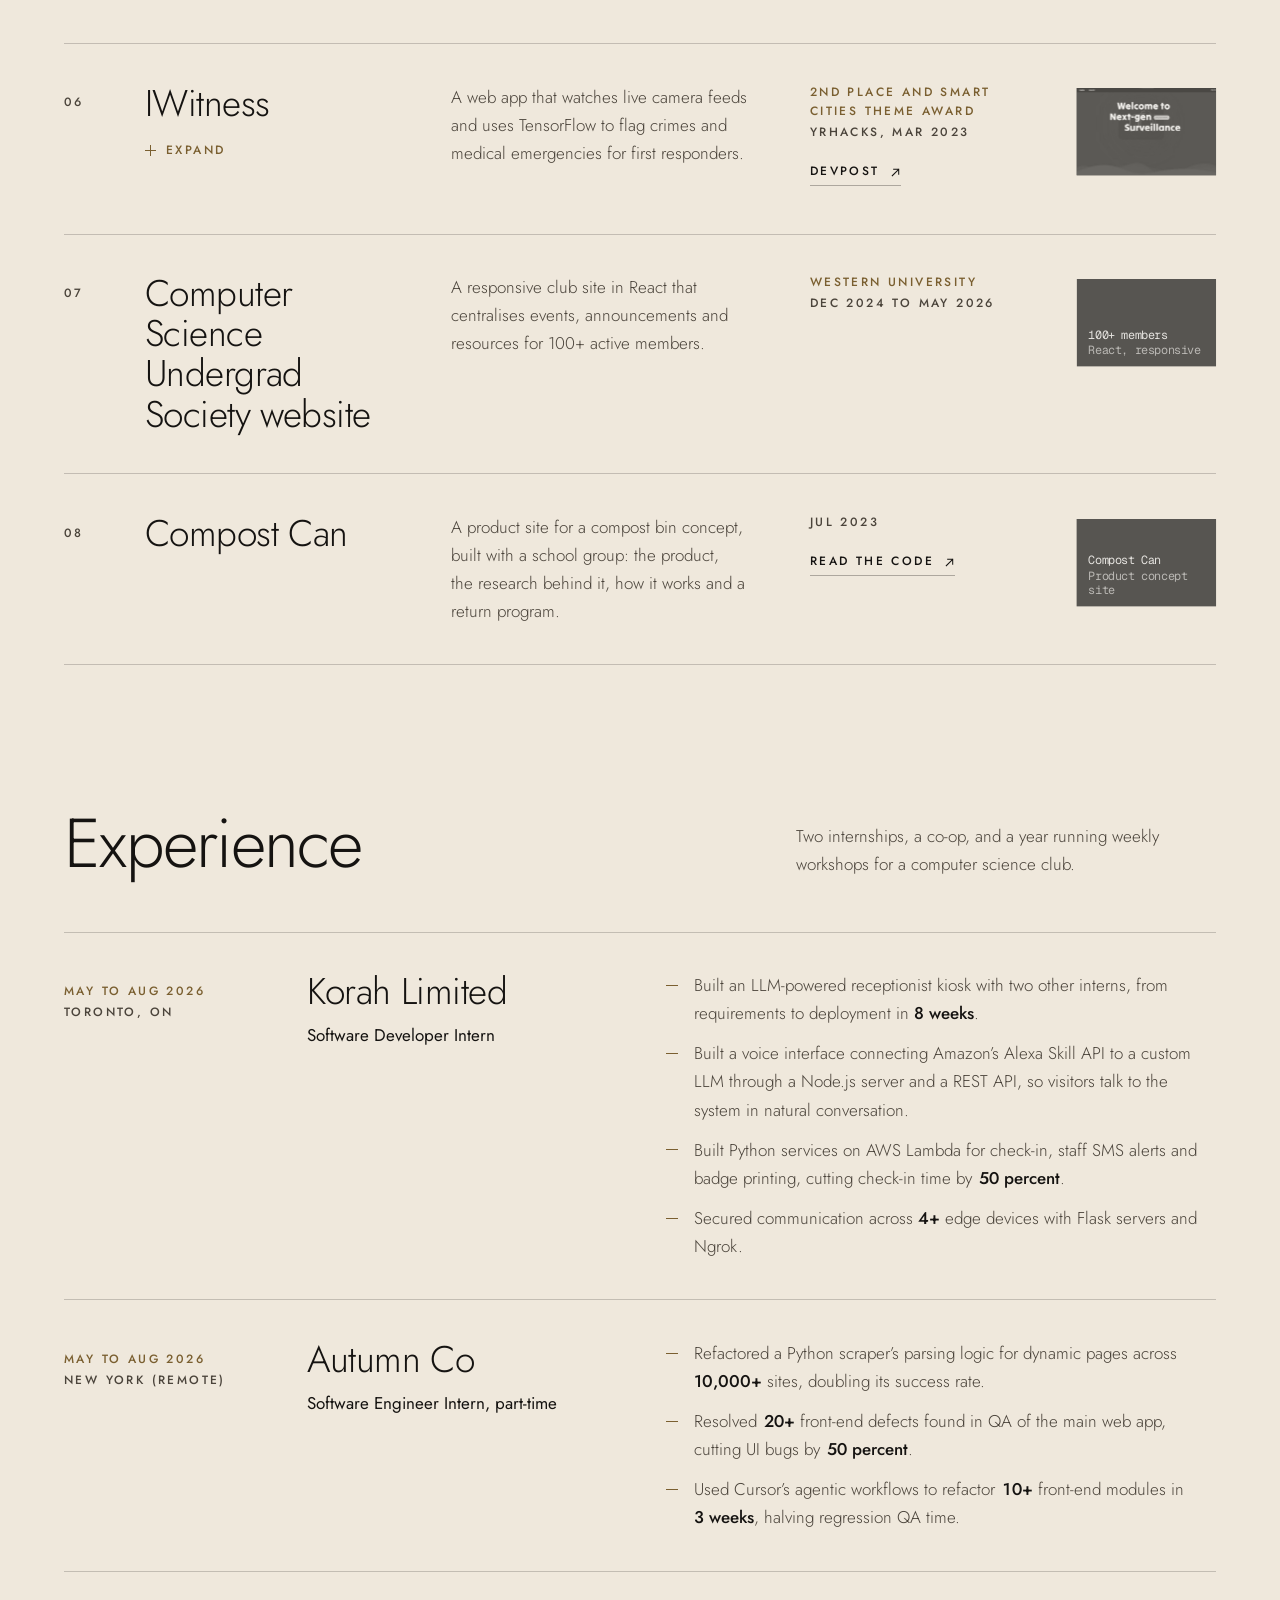
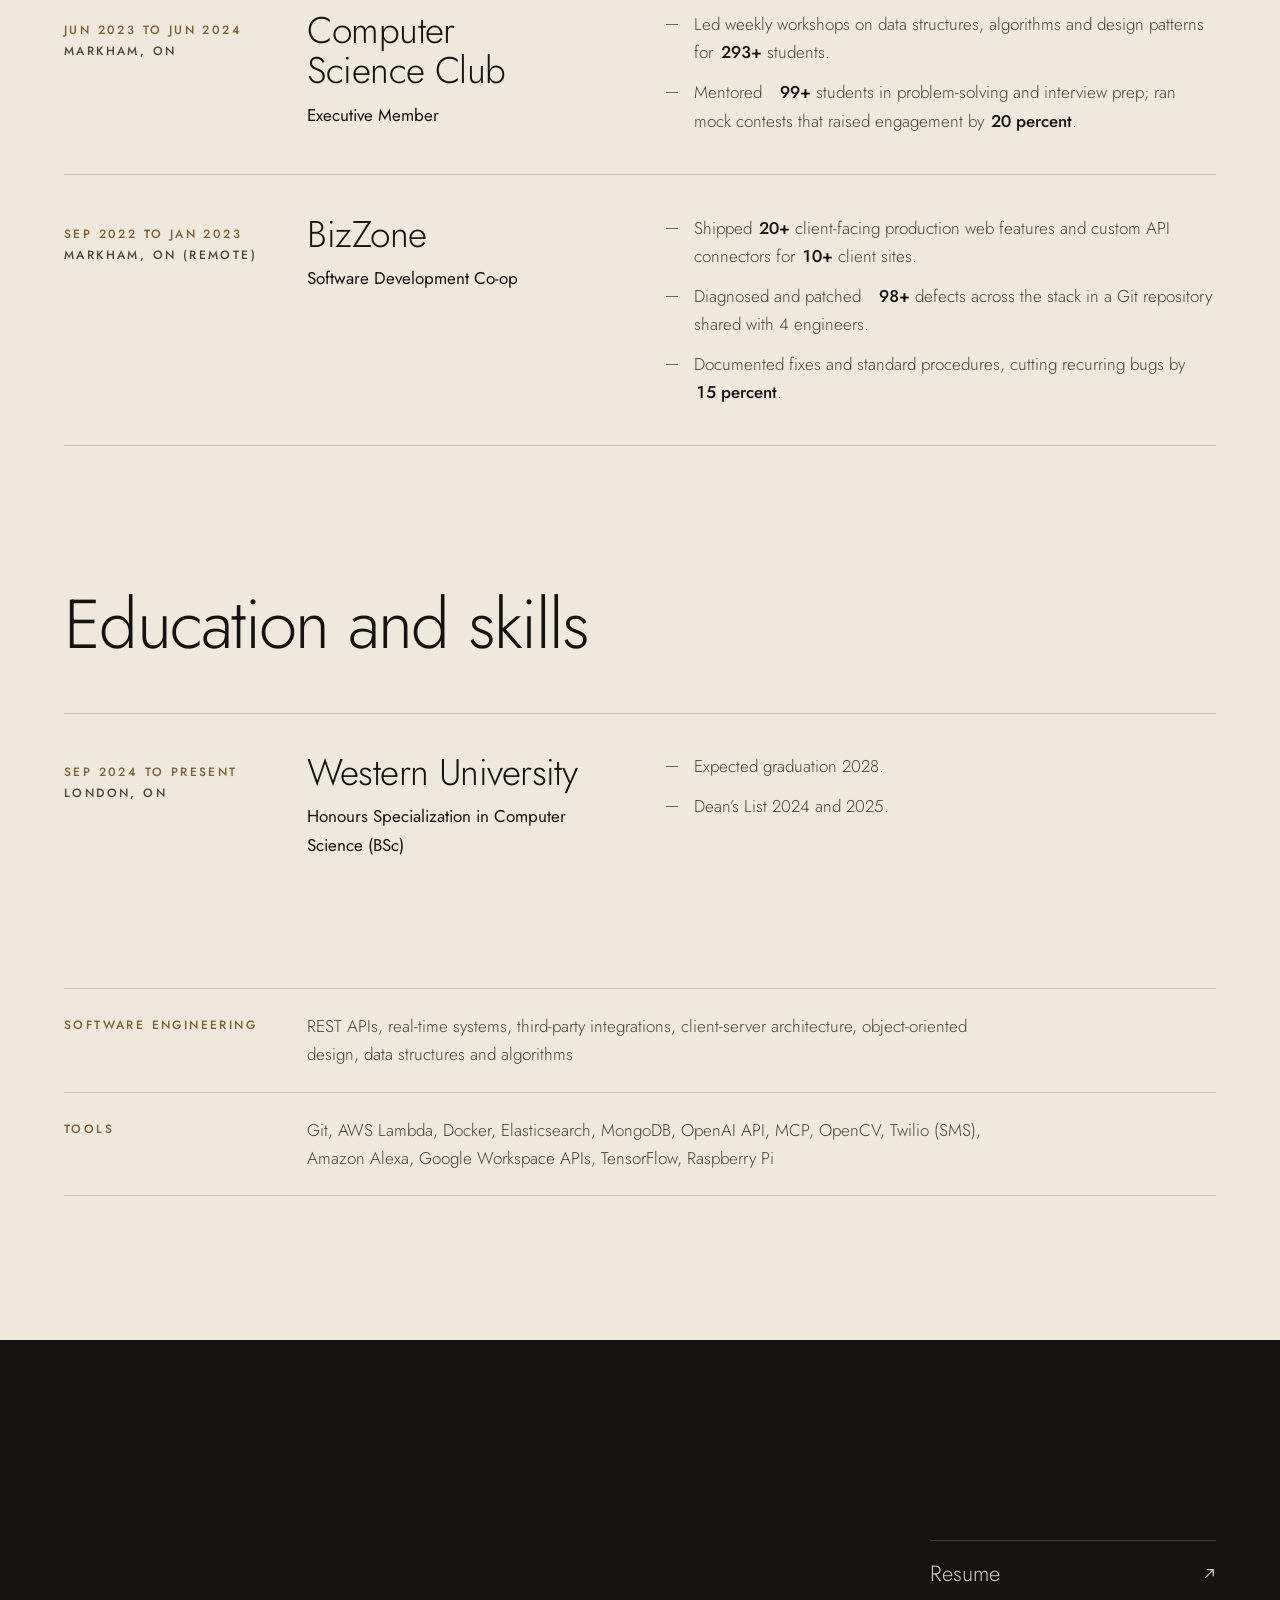
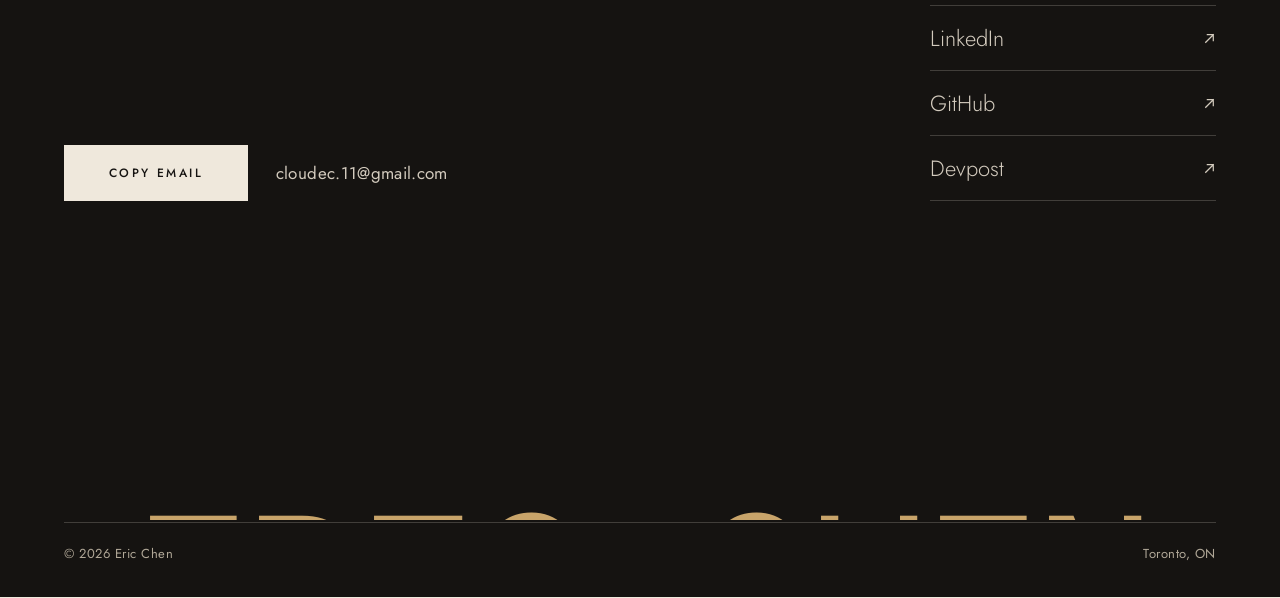
==== commit e64c40e6: "added more projects and updated animations and UX" ====
--- a/index.html
+++ b/index.html
@@ -67,6 +67,135 @@
   </div>
 </section>
 
+<section class="sdlc" aria-label="How I take software from plan to shipped">
+  <div class="sdlc-pin">
+    <svg class="sdlc-svg" viewBox="0 0 1000 560" role="img" aria-label="The software development lifecycle: plan, design, build, test and deploy, ending with a laptop that turns into a finished app">
+      <g class="tl">
+      <line class="tl-base" x1="100" y1="78" x2="900" y2="78"/>
+      <line class="tl-fill" x1="100" y1="78" x2="900" y2="78" pathLength="1"/>
+      <g class="tl-stop" data-i="0"><circle cx="100" cy="78" r="5"/><text x="100" y="54" text-anchor="middle">Plan</text></g>
+      <g class="tl-stop" data-i="1"><circle cx="260" cy="78" r="5"/><text x="260" y="54" text-anchor="middle">Design</text></g>
+      <g class="tl-stop" data-i="2"><circle cx="420" cy="78" r="5"/><text x="420" y="54" text-anchor="middle">Build</text></g>
+      <g class="tl-stop" data-i="3"><circle cx="580" cy="78" r="5"/><text x="580" y="54" text-anchor="middle">Test</text></g>
+      <g class="tl-stop" data-i="4"><circle cx="740" cy="78" r="5"/><text x="740" y="54" text-anchor="middle">Deploy</text></g>
+      <g class="tl-stop" data-i="5"><circle cx="900" cy="78" r="5"/><text x="900" y="54" text-anchor="middle">Ship</text></g>
+      </g>
+      <g class="layer" data-r="0 .15">
+      <text class="mono soft" x="190" y="176" data-k="fade" data-a="0.00 0.15">todo</text>
+      <rect class="ln" x="180" y="190" width="180" height="300" rx="6" pathLength="1" data-k="draw" data-a="0.00 0.25"/>
+      <text class="mono soft" x="420" y="176" data-k="fade" data-a="0.06 0.21">doing</text>
+      <rect class="ln" x="410" y="190" width="180" height="300" rx="6" pathLength="1" data-k="draw" data-a="0.06 0.31"/>
+      <text class="mono soft" x="650" y="176" data-k="fade" data-a="0.12 0.27">done</text>
+      <rect class="ln" x="640" y="190" width="180" height="300" rx="6" pathLength="1" data-k="draw" data-a="0.12 0.37"/>
+      <g data-k="move" data-dx="460" data-a="0.30 0.52"><rect class="card" x="190" y="206" width="160" height="36" rx="5"/><rect class="bar" x="204" y="217" width="90" height="5" rx="2"/><rect class="bar soft" x="204" y="228" width="60" height="4" rx="2"/></g>
+      <g data-k="move" data-dx="460" data-a="0.44 0.66"><rect class="card" x="190" y="256" width="160" height="36" rx="5"/><rect class="bar" x="204" y="267" width="102" height="5" rx="2"/><rect class="bar soft" x="204" y="278" width="54" height="4" rx="2"/></g>
+      <g data-k="move" data-dx="460" data-a="0.58 0.80"><rect class="card" x="190" y="306" width="160" height="36" rx="5"/><rect class="bar" x="204" y="317" width="114" height="5" rx="2"/><rect class="bar soft" x="204" y="328" width="48" height="4" rx="2"/></g>
+      <g data-k="move" data-dx="460" data-a="0.72 0.94"><rect class="card" x="190" y="356" width="160" height="36" rx="5"/><rect class="bar" x="204" y="367" width="126" height="5" rx="2"/><rect class="bar soft" x="204" y="378" width="42" height="4" rx="2"/></g>
+      </g>
+      <g class="layer" data-r=".15 .30">
+      <rect class="ln" x="200" y="170" width="600" height="340" rx="6" pathLength="1" data-k="draw" data-a="0 .3"/>
+      <line class="ln" x1="200" y1="210" x2="800" y2="210" pathLength="1" data-k="draw" data-a=".2 .4"/>
+      <circle class="dot" cx="222" cy="190" r="5" data-k="fade" data-a="0.30 0.40"/>
+      <circle class="dot" cx="240" cy="190" r="5" data-k="fade" data-a="0.34 0.44"/>
+      <circle class="dot" cx="258" cy="190" r="5" data-k="fade" data-a="0.38 0.48"/>
+      <rect class="ln" x="200" y="210" width="130" height="300" rx="6" pathLength="1" data-k="draw" data-a=".35 .55"/>
+      <line class="ln soft" x1="220" y1="240" x2="300" y2="240" pathLength="1" data-k="draw" data-a="0.45 0.55"/>
+      <line class="ln soft" x1="220" y1="270" x2="292" y2="270" pathLength="1" data-k="draw" data-a="0.49 0.59"/>
+      <line class="ln soft" x1="220" y1="300" x2="284" y2="300" pathLength="1" data-k="draw" data-a="0.53 0.63"/>
+      <line class="ln soft" x1="220" y1="330" x2="276" y2="330" pathLength="1" data-k="draw" data-a="0.57 0.67"/>
+      <line class="ln soft" x1="220" y1="360" x2="268" y2="360" pathLength="1" data-k="draw" data-a="0.61 0.71"/>
+      <rect class="ln" x="360" y="240" width="200" height="110" rx="6" pathLength="1" data-k="draw" data-a=".5 .7"/>
+      <rect class="ln" x="580" y="240" width="190" height="110" rx="6" pathLength="1" data-k="draw" data-a=".58 .78"/>
+      <rect class="ln" x="360" y="372" width="410" height="110" rx="6" pathLength="1" data-k="draw" data-a=".66 .9"/>
+      </g>
+      <g class="layer" data-r=".30 .45">
+      <rect class="editor" x="200" y="170" width="600" height="340" rx="8" data-k="fade" data-a="0 .15"/>
+      <circle class="dot-d" cx="222" cy="190" r="5" data-k="fade" data-a="0 .15"/>
+      <circle class="dot-d" cx="240" cy="190" r="5" data-k="fade" data-a="0 .15"/>
+      <circle class="dot-d" cx="258" cy="190" r="5" data-k="fade" data-a="0 .15"/>
+      <text class="gutter" x="236" y="220" text-anchor="end" data-k="fade" data-a="0.12 0.16">1</text>
+      <rect class="code c" x="256" y="214" width="180" height="7" rx="3" data-k="grow" data-a="0.12 0.20"/>
+      <text class="gutter" x="236" y="241" text-anchor="end" data-k="fade" data-a="0.18 0.22">2</text>
+      <rect class="code c" x="256" y="235" width="120" height="7" rx="3" data-k="grow" data-a="0.18 0.26"/>
+      <text class="gutter" x="236" y="262" text-anchor="end" data-k="fade" data-a="0.24 0.28">3</text>
+      <text class="gutter" x="236" y="283" text-anchor="end" data-k="fade" data-a="0.30 0.34">4</text>
+      <rect class="code g" x="256" y="277" width="240" height="7" rx="3" data-k="grow" data-a="0.30 0.38"/>
+      <text class="gutter" x="236" y="304" text-anchor="end" data-k="fade" data-a="0.36 0.40">5</text>
+      <rect class="code c" x="284" y="298" width="200" height="7" rx="3" data-k="grow" data-a="0.36 0.44"/>
+      <text class="gutter" x="236" y="325" text-anchor="end" data-k="fade" data-a="0.42 0.46">6</text>
+      <rect class="code g" x="284" y="319" width="150" height="7" rx="3" data-k="grow" data-a="0.42 0.50"/>
+      <text class="gutter" x="236" y="346" text-anchor="end" data-k="fade" data-a="0.48 0.52">7</text>
+      <rect class="code c" x="312" y="340" width="260" height="7" rx="3" data-k="grow" data-a="0.48 0.56"/>
+      <text class="gutter" x="236" y="367" text-anchor="end" data-k="fade" data-a="0.54 0.58">8</text>
+      <rect class="code c" x="312" y="361" width="110" height="7" rx="3" data-k="grow" data-a="0.54 0.62"/>
+      <text class="gutter" x="236" y="388" text-anchor="end" data-k="fade" data-a="0.60 0.64">9</text>
+      <rect class="code g" x="284" y="382" width="90" height="7" rx="3" data-k="grow" data-a="0.60 0.68"/>
+      <text class="gutter" x="236" y="409" text-anchor="end" data-k="fade" data-a="0.66 0.70">10</text>
+      <text class="gutter" x="236" y="430" text-anchor="end" data-k="fade" data-a="0.72 0.76">11</text>
+      <rect class="code c" x="256" y="424" width="210" height="7" rx="3" data-k="grow" data-a="0.72 0.80"/>
+      <text class="gutter" x="236" y="451" text-anchor="end" data-k="fade" data-a="0.78 0.82">12</text>
+      <rect class="code c" x="284" y="445" width="170" height="7" rx="3" data-k="grow" data-a="0.78 0.86"/>
+      <text class="gutter" x="236" y="472" text-anchor="end" data-k="fade" data-a="0.84 0.88">13</text>
+      <rect class="code g" x="256" y="466" width="60" height="7" rx="3" data-k="grow" data-a="0.84 0.92"/>
+      </g>
+      <g class="layer" data-r=".45 .58">
+      <g data-k="pop" data-a="0.08 0.16"><circle class="ck-ring" cx="270" cy="196" r="12"/><text class="mono" x="298" y="201">auth.login</text><line class="ln soft trail" x1="560" y1="196" x2="720" y2="196"/></g>
+      <path class="ck" d="M263 196 l5 5 l10 -10" pathLength="1" data-k="draw" data-a="0.14 0.22"/>
+      <g data-k="pop" data-a="0.20 0.28"><circle class="ck-ring" cx="270" cy="242" r="12"/><text class="mono" x="298" y="247">api.create_order</text><line class="ln soft trail" x1="560" y1="242" x2="720" y2="242"/></g>
+      <path class="ck" d="M263 242 l5 5 l10 -10" pathLength="1" data-k="draw" data-a="0.26 0.34"/>
+      <g data-k="pop" data-a="0.32 0.40"><circle class="ck-ring" cx="270" cy="288" r="12"/><text class="mono" x="298" y="293">db.migrate</text><line class="ln soft trail" x1="560" y1="288" x2="720" y2="288"/></g>
+      <path class="ck" d="M263 288 l5 5 l10 -10" pathLength="1" data-k="draw" data-a="0.38 0.46"/>
+      <g data-k="pop" data-a="0.44 0.52"><circle class="ck-ring" cx="270" cy="334" r="12"/><text class="mono" x="298" y="339">ui.render_dashboard</text><line class="ln soft trail" x1="560" y1="334" x2="720" y2="334"/></g>
+      <path class="ck" d="M263 334 l5 5 l10 -10" pathLength="1" data-k="draw" data-a="0.50 0.58"/>
+      <g data-k="pop" data-a="0.56 0.64"><circle class="ck-ring" cx="270" cy="380" r="12"/><text class="mono" x="298" y="385">search.rank_results</text><line class="ln soft trail" x1="560" y1="380" x2="720" y2="380"/></g>
+      <path class="ck" d="M263 380 l5 5 l10 -10" pathLength="1" data-k="draw" data-a="0.62 0.70"/>
+      <g data-k="pop" data-a="0.68 0.76"><circle class="ck-ring" cx="270" cy="426" r="12"/><text class="mono" x="298" y="431">e2e.checkout</text><line class="ln soft trail" x1="560" y1="426" x2="720" y2="426"/></g>
+      <path class="ck" d="M263 426 l5 5 l10 -10" pathLength="1" data-k="draw" data-a="0.74 0.82"/>
+      <text class="mono gold" x="270" y="490" data-k="fade" data-a=".86 .96">6 passed in 1.8s</text>
+      </g>
+      <g class="layer" data-r=".58 .70">
+      <line class="ln" x1="220" y1="330" x2="780" y2="330" pathLength="1" data-k="draw" data-a="0 .5"/>
+      <g data-k="pop" data-a="0.00 0.10"><circle class="node" cx="220" cy="330" r="14"/><text class="mono soft" x="220" y="380" text-anchor="middle">commit</text></g>
+      <g data-k="pop" data-a="0.11 0.21"><circle class="node" cx="360" cy="330" r="14"/><text class="mono soft" x="360" y="380" text-anchor="middle">build</text></g>
+      <g data-k="pop" data-a="0.22 0.32"><circle class="node" cx="500" cy="330" r="14"/><text class="mono soft" x="500" y="380" text-anchor="middle">test</text></g>
+      <g data-k="pop" data-a="0.33 0.43"><circle class="node" cx="640" cy="330" r="14"/><text class="mono soft" x="640" y="380" text-anchor="middle">deploy</text></g>
+      <g data-k="pop" data-a="0.44 0.54"><circle class="node" cx="780" cy="330" r="14"/><text class="mono soft" x="780" y="380" text-anchor="middle">live</text></g>
+      <circle class="packet" cx="220" cy="330" r="7" data-k="move" data-dx="560" data-a=".2 .9"/>
+      <text class="mono gold" x="780" y="280" text-anchor="middle" data-k="pop" data-a=".88 1">v1.0 live</text>
+      </g>
+      <g class="layer laptop" data-r=".70 .82">
+      <rect class="ln" x="320" y="200" width="360" height="220" rx="10" pathLength="1" data-k="draw" data-a="0 .35"/>
+      <rect class="screen" x="332" y="212" width="336" height="196" rx="4" data-k="fade" data-a=".3 .5"/>
+      <path class="ln" d="M300 420 H700 L740 452 H260 Z" pathLength="1" data-k="draw" data-a=".15 .5"/>
+      <text class="logo" x="500" y="330" text-anchor="middle" data-k="pop" data-a=".5 .75">&lt;/&gt;</text>
+      </g>
+      <g class="layer" data-r=".82 1" data-final="1">
+      <g class="app" data-k="zoom" data-from=".5625" data-a="0 .45">
+      <rect class="app-win" x="180" y="114" width="640" height="392" rx="10"/>
+      <line class="ln soft" x1="180" y1="146" x2="820" y2="146"/>
+      <circle class="dot" cx="200" cy="130" r="4"/>
+      <circle class="dot" cx="216" cy="130" r="4"/>
+      <circle class="dot" cx="232" cy="130" r="4"/>
+      <rect class="side" x="180" y="146" width="130" height="360"/>
+      <rect class="bar soft" x="200" y="172" width="80" height="6" rx="3" data-k="grow" data-a="0.40 0.50"/>
+      <rect class="bar g" x="200" y="200" width="74" height="6" rx="3" data-k="grow" data-a="0.44 0.54"/>
+      <rect class="bar soft" x="200" y="228" width="68" height="6" rx="3" data-k="grow" data-a="0.48 0.58"/>
+      <rect class="bar soft" x="200" y="256" width="62" height="6" rx="3" data-k="grow" data-a="0.52 0.62"/>
+      <rect class="bar soft" x="200" y="284" width="56" height="6" rx="3" data-k="grow" data-a="0.56 0.66"/>
+      <g data-k="pop" data-a="0.45 0.57"><rect class="kpi" x="330" y="164" width="150" height="70" rx="6"/><text class="mono num" x="344" y="200">99.9%</text><text class="mono soft" x="344" y="220">uptime</text></g>
+      <g data-k="pop" data-a="0.52 0.64"><rect class="kpi" x="490" y="164" width="150" height="70" rx="6"/><text class="mono num" x="504" y="200">1.2k</text><text class="mono soft" x="504" y="220">users</text></g>
+      <g data-k="pop" data-a="0.59 0.71"><rect class="kpi" x="650" y="164" width="150" height="70" rx="6"/><text class="mono num" x="664" y="200">38 ms</text><text class="mono soft" x="664" y="220">p95</text></g>
+      <rect class="kpi" x="330" y="250" width="470" height="150" rx="6" data-k="fade" data-a=".55 .65"/>
+      <polyline class="chart" points="345,380 400,360 450,368 500,330 550,340 600,300 650,312 700,276 760,284 785,262" pathLength="1" data-k="draw" data-a=".6 .85"/>
+      <g data-k="pop" data-a="0.70 0.80"><rect class="bar soft" x="330" y="420" width="200" height="6" rx="3"/><rect class="bar" x="560" y="420" width="120" height="6" rx="3"/><rect class="bar g" x="740" y="420" width="50" height="6" rx="3"/></g>
+      <g data-k="pop" data-a="0.78 0.88"><rect class="bar soft" x="330" y="446" width="200" height="6" rx="3"/><rect class="bar" x="560" y="446" width="100" height="6" rx="3"/><rect class="bar g" x="740" y="446" width="50" height="6" rx="3"/></g>
+      <g data-k="pop" data-a="0.86 0.96"><rect class="bar soft" x="330" y="472" width="200" height="6" rx="3"/><rect class="bar" x="560" y="472" width="80" height="6" rx="3"/><rect class="bar g" x="740" y="472" width="50" height="6" rx="3"/></g>
+      </g>
+      </g>
+    </svg>
+  </div>
+</section>
+
 <section class="sec" id="projects" aria-labelledby="projects-title">
   <div class="code-bg" aria-hidden="true"><div class="code-bg-pin"><div class="case-log"></div></div></div>
   <div class="wrap">
@@ -107,6 +236,26 @@
     <div class="rows projects">
       <article class="row proj" data-reveal>
         <span class="k row-n" aria-hidden="true">02</span>
+        <h3><button class="proj-toggle" type="button" aria-expanded="false" aria-controls="case-qwen"><span class="proj-name">Qwen3 decode engine</span><span class="k proj-more" aria-hidden="true"><i class="plus"></i><span class="more-open">Expand</span><span class="more-close">Close</span></span></button></h3>
+        <div class="row-body">
+          <p>A custom inference engine, built with Codex and Claude as coding agents, that decodes Qwen3-4B on one H100 up to 6.2 times faster than the Transformers baseline while passing a token-by-token check against the reference model.</p>
+        </div>
+        <div class="k row-meta">
+          <span class="hl">Dryft kernel challenge</span>
+          <span>Hack the North 2026</span>
+          <a class="tlink" target="_blank" rel="noopener" href="https://github.com/cloudec11/dryft-challenge">Read the code<svg class="ico" aria-hidden="true"><use href="#i-out"/></svg></a>
+        </div>
+        <div class="thumb" aria-hidden="true"><div class="thumb-in"><div class="thumb-type"><span>6.2&times; faster</span><span>Qwen3-4B on H100</span></div></div></div>
+        <div class="proj-case" id="case-qwen">
+          <div class="proj-case-in">
+            <div class="pc-text"><ol class="steps"><li><button class="pc-step" type="button" data-step="0"><span class="k" aria-hidden="true">01</span><span>Replaced the Transformers decode loop with a custom forward pass, a static KV cache and a CUDA-graphed decode step.</span></button></li><li><button class="pc-step" type="button" data-step="1"><span class="k" aria-hidden="true">02</span><span>Fused Triton kernels read each weight once and fold RMSNorm, the residual add and SwiGLU into the matrix multiply.</span></button></li><li><button class="pc-step" type="button" data-step="2"><span class="k" aria-hidden="true">03</span><span>Each decode step fell from about 25 ms to 3.9 ms, tracked across 25 official runs and 23 engine versions.</span></button></li></ol><p class="k stack">Python · PyTorch · Triton · CUDA graphs · H100 · Codex · Claude</p></div>
+            <div class="pc-screen"><div class="frame frame-type" role="img" aria-label="Batch 1: 39.5 to 244.4 tokens per second"><span class="k">Batch 1</span><b>39.5 &rarr; 244.4 tokens/s</b></div><div class="frame frame-type" role="img" aria-label="Batch 16: 582.8 to 2,858.8 tokens per second"><span class="k">Batch 16</span><b>582.8 &rarr; 2,858.8 tokens/s</b></div><div class="frame frame-type" role="img" aria-label="Per token: about 25 milliseconds down to 3.9"><span class="k">Per token</span><b>25 ms &rarr; 3.9 ms</b></div></div>
+          </div>
+        </div>
+      </article>
+
+      <article class="row proj" data-reveal>
+        <span class="k row-n" aria-hidden="true">03</span>
         <h3><button class="proj-toggle" type="button" aria-expanded="false" aria-controls="case-findmyseat"><span class="proj-name">FindMySeat</span><span class="k proj-more" aria-hidden="true"><i class="plus"></i><span class="more-open">Expand</span><span class="more-close">Close</span></span></button></h3>
         <div class="row-body">
           <p>Ultrasonic sensors on Raspberry Pis stream seat occupancy to a live Next.js dashboard, with a Gemini chat assistant for seat recommendations.</p>
@@ -128,7 +277,7 @@
       </article>
 
       <article class="row proj" data-reveal>
-        <span class="k row-n" aria-hidden="true">03</span>
+        <span class="k row-n" aria-hidden="true">04</span>
         <h3><button class="proj-toggle" type="button" aria-expanded="false" aria-controls="case-gripguardian"><span class="proj-name">Grip Guardian</span><span class="k proj-more" aria-hidden="true"><i class="plus"></i><span class="more-open">Expand</span><span class="more-close">Close</span></span></button></h3>
         <div class="row-body">
           <p>A mouse fitted with pressure and position sensors, and a React dashboard that shows grip habits linked to repetitive strain injury live. Built in 36 hours.</p>
@@ -148,7 +297,7 @@
       </article>
 
       <article class="row proj proj-plain" data-reveal>
-        <span class="k row-n" aria-hidden="true">04</span>
+        <span class="k row-n" aria-hidden="true">05</span>
         <h3><span class="proj-name">GuideBot</span></h3>
         <div class="row-body">
           <p>A navigation robot for visually impaired users: an ESP32 robot driven over Bluetooth, with TensorFlow object recognition describing nearby objects.</p>
@@ -158,10 +307,11 @@
           <span>Hack the 6ix 2023</span>
           <a class="tlink" target="_blank" rel="noopener" href="https://devpost.com/software/guidebot">Devpost<svg class="ico" aria-hidden="true"><use href="#i-out"/></svg></a>
         </div>
+        <div class="thumb" aria-hidden="true"><div class="thumb-in"><div class="thumb-type"><span>ESP32 robot guide</span><span>TensorFlow vision</span></div></div></div>
       </article>
 
       <article class="row proj" data-reveal>
-        <span class="k row-n" aria-hidden="true">05</span>
+        <span class="k row-n" aria-hidden="true">06</span>
         <h3><button class="proj-toggle" type="button" aria-expanded="false" aria-controls="case-iwitness"><span class="proj-name">IWitness</span><span class="k proj-more" aria-hidden="true"><i class="plus"></i><span class="more-open">Expand</span><span class="more-close">Close</span></span></button></h3>
         <div class="row-body">
           <p>A web app that watches live camera feeds and uses TensorFlow to flag crimes and medical emergencies for first responders.</p>
@@ -181,15 +331,29 @@
       </article>
 
       <article class="row proj proj-plain" data-reveal>
-        <span class="k row-n" aria-hidden="true">06</span>
+        <span class="k row-n" aria-hidden="true">07</span>
         <h3><span class="proj-name">Computer Science Undergrad Society website</span></h3>
         <div class="row-body">
           <p>A responsive club site in React that centralises events, announcements and resources for 100+ active members.</p>
         </div>
         <div class="k row-meta">
           <span class="hl">Western University</span>
-          <span>Dec 2024 to present</span>
-        </div>
+          <span>Dec 2024 to May 2026</span>
+        </div>
+        <div class="thumb" aria-hidden="true"><div class="thumb-in"><div class="thumb-type"><span>100+ members</span><span>React, responsive</span></div></div></div>
+      </article>
+
+      <article class="row proj proj-plain" data-reveal>
+        <span class="k row-n" aria-hidden="true">08</span>
+        <h3><span class="proj-name">Compost Can</span></h3>
+        <div class="row-body">
+          <p>A product site for a compost bin concept, built with a school group: the product, the research behind it, how it works and a return program.</p>
+        </div>
+        <div class="k row-meta">
+          <span>Jul 2023</span>
+          <a class="tlink" target="_blank" rel="noopener" href="https://github.com/cloudec11/CompostCan">Read the code<svg class="ico" aria-hidden="true"><use href="#i-out"/></svg></a>
+        </div>
+        <div class="thumb" aria-hidden="true"><div class="thumb-in"><div class="thumb-type"><span>Compost Can</span><span>Product concept site</span></div></div></div>
       </article>
     </div>
   </div>
@@ -315,5 +479,6 @@
 <script src="assets/site.js" defer></script>
 <script src="assets/hero.js" defer></script>
 <script src="assets/field.js" defer></script>
+<script src="assets/sdlc.js" defer></script>
 </body>
 </html>
--- a/assets/site.css
+++ b/assets/site.css
@@ -343,10 +343,9 @@
   cursor: pointer;
   transition: transform .6s var(--out);
 }
-/* The whole row is the click target for expanding */
-.proj-toggle::after { content: ""; position: absolute; inset: 0; }
-.proj-toggle:focus-visible { outline: none; }
-.proj-toggle:focus-visible::after { outline: 2px solid var(--ring); outline-offset: -2px; }
+/* The whole row expands on click (site.js); the title stays the keyboard control */
+.js .proj:has(.proj-toggle):not(.is-open) { cursor: pointer; }
+.proj-toggle:focus-visible { outline: 2px solid var(--ring); outline-offset: 6px; }
 .proj-name { display: block; }
 .proj-more { display: inline-flex; align-items: center; gap: 10px; margin-top: 12px; color: var(--gold); }
 .more-close, .is-open .more-open { display: none; }
@@ -359,9 +358,6 @@
 .plus::after { transform: rotate(90deg); }
 .is-open .plus::after { transform: rotate(0deg); }
 html:not(.js) .proj-more { display: none; }
-.is-open .proj-toggle::after { display: none; }
-/* Open rows drop the full-row hit area, so the ring moves back onto the title itself */
-.is-open .proj-toggle:focus-visible { outline: 2px solid var(--ring); outline-offset: 6px; }
 .row-body p { max-width: 46ch; }
 .stack { margin-top: 14px; color: var(--soft); letter-spacing: .14em; }
 .row-meta .tlink { position: relative; z-index: 1; align-self: flex-start; margin-top: 6px; color: var(--ink); }
@@ -374,8 +370,8 @@
 }
 
 /* The aperture: each row's screenshots live in their own column, never over text.
-   On pointer screens it rests as a thin letterbox slice and opens into the full frame
-   on hover, cycling the shots. Touch and narrow screens show the full frame. */
+   On pointer screens it rests as a smaller grayscale thumbnail and grows into the full
+   frame in colour on hover, cycling the shots. Touch and narrow screens show it full. */
 .thumb { position: relative; align-self: start; padding-top: .35em; }
 .thumb-in {
   position: relative;
@@ -405,12 +401,13 @@
 
 @media (hover: hover) and (min-width: 861px) {
   .thumb-in {
-    clip-path: inset(41% 0 41% 0);
-    transition: clip-path .8s var(--out);
+    transform: scale(.84);
+    transform-origin: 100% 0;
+    filter: grayscale(1) contrast(.92);
+    opacity: .72;
+    transition: transform .8s var(--out), filter .6s, opacity .6s;
   }
-  .thumb-in > img { filter: grayscale(1) contrast(.9); opacity: .78; transform: scale(1.12); transition: clip-path .9s var(--out), filter .6s, opacity .6s, transform 1.2s var(--out); }
-  .proj:hover .thumb-in, .proj:focus-within .thumb-in { clip-path: inset(0); }
-  .proj:hover .thumb-in > img, .proj:focus-within .thumb-in > img { filter: none; opacity: 1; transform: none; }
+  .proj:hover .thumb-in, .proj:focus-within .thumb-in { transform: none; filter: none; opacity: 1; }
 }
 
 /* ── Expanded projects: the same kind of display as Signal ── */
@@ -442,6 +439,10 @@
 .pc-step:hover, .proj-case li.on .pc-step { color: var(--ink); }
 .proj-case .steps li.on::after, .proj-case .steps li.past::after { transform: none; }
 .proj-case .steps li.past::after { opacity: .35; }
+/* Auto-advance: the active step's line fills like the reading bar, then the next step starts */
+.proj-case .steps li::after { height: 2px; }
+.proj-case.is-playing .steps li.on::after { transition: none; animation: step-fill var(--step, 4200ms) linear both; }
+@keyframes step-fill { from { transform: scaleX(0); } to { transform: scaleX(1); } }
 .pc-text .stack { margin-top: 18px; }
 .pc-screen {
   position: relative; z-index: 1;
@@ -459,6 +460,8 @@
   transition: clip-path 1s var(--out), transform 1.5s var(--out);
 }
 .pc-screen .frame.on { clip-path: inset(0); transform: none; }
+/* The first frame is the base and always shows; later frames wipe over it and back off */
+.pc-screen .frame:first-child { clip-path: inset(0); transform: none; }
 .pc-screen .frame-contain { object-fit: contain; object-position: 50% 50%; }
 .frame-type {
   display: flex; flex-direction: column; justify-content: space-between;
@@ -473,8 +476,18 @@
   max-width: 14ch;
 }
 .proj.is-open .proj-name { font-size: clamp(34px, 3.8vw, 60px); line-height: 1; letter-spacing: -.025em; transition: font-size .6s var(--out); }
-/* Without scripts every panel is simply open, first frame showing */
-html:not(.js) .pc-screen .frame:first-child { clip-path: none; transform: none; }
+/* A row closing because another opened collapses at once (site.js keeps the scroll still) */
+.proj.no-anim .proj-case, .proj.no-anim .proj-case-in > *, .proj.no-anim .proj-name, .proj.no-anim .thumb { transition: none !important; }
+@media (max-width: 860px) {
+  /* Phones and tablets: the panel opens in place with no height animation. Its screen takes
+     the thumbnail's exact spot (same width, same 16:10 frame), so the picture just changes;
+     the steps and stack fade up beneath it. The title keeps its size. */
+  .js .proj-case { transition: none; }
+  .proj.is-open .thumb { display: none; }
+  .pc-screen { margin-top: 0; max-width: 520px; }
+  .js .proj.is-open .proj-case-in > .pc-screen { transition: none; }
+  .proj.is-open .proj-name { font-size: inherit; letter-spacing: inherit; }
+}
 
 /* ── Signal: the case study ─────────────────────────
    Default (no JS, touch, reduced motion): text, then a swipeable strip of three screens.
@@ -844,3 +857,67 @@
 @media (max-width: 600px) {
   .case-award .row-n { display: none; }
 }
+
+/* ── Plan to shipped: the software lifecycle plays as you scroll (assets/sdlc.js) ──
+   The stage pins for the section's length; each scene draws, then hands over. */
+.sdlc { position: relative; height: 230vh; background: var(--cream); }
+.sdlc-pin {
+  position: sticky;
+  top: var(--nav-h);
+  height: calc(100svh - var(--nav-h));
+  display: grid;
+  place-items: center;
+  padding: clamp(16px, 4vh, 40px) var(--edge);
+}
+.sdlc-svg { display: block; width: min(1000px, 100%); height: auto; max-height: 100%; overflow: visible; }
+.sdlc-svg text { font: 400 13px var(--mono); fill: var(--soft); }
+.sdlc-svg [pathLength] { stroke-dasharray: 1; }
+.sdlc-svg [data-k="grow"] { transform-box: fill-box; transform-origin: 0 50%; }
+.sdlc-svg .tl text { font-size: 14px; letter-spacing: .02em; transition: fill .4s; }
+.tl-base { stroke: var(--line); stroke-width: 1; }
+.tl-fill { stroke: var(--gold); stroke-width: 3; stroke-dashoffset: 1; }
+.tl-stop circle { fill: var(--cream); stroke: rgba(21, 19, 17, .35); stroke-width: 1.5; transition: fill .4s, stroke .4s; }
+.tl-stop.past circle { fill: var(--gold); stroke: var(--gold); }
+.tl-stop.on circle { stroke: var(--gold); stroke-width: 3; }
+.sdlc-svg .tl-stop.on text { fill: var(--ink); }
+.sdlc-svg .tl-stop.past text { fill: var(--gold); }
+.sdlc-svg .ln { fill: none; stroke: rgba(21, 19, 17, .7); stroke-width: 1.5; }
+.sdlc-svg .ln.soft { stroke: rgba(21, 19, 17, .25); }
+.sdlc-svg .card { fill: var(--cream); stroke: rgba(21, 19, 17, .55); stroke-width: 1.2; }
+.sdlc-svg .bar { fill: rgba(21, 19, 17, .55); }
+.sdlc-svg .bar.soft { fill: rgba(21, 19, 17, .2); }
+.sdlc-svg .bar.g { fill: var(--gold); }
+.sdlc-svg .dot { fill: rgba(21, 19, 17, .3); }
+.sdlc-svg .editor, .sdlc-svg .screen { fill: var(--ink); }
+.sdlc-svg .dot-d { fill: rgba(239, 232, 220, .25); }
+.sdlc-svg .code { fill: rgba(239, 232, 220, .55); }
+.sdlc-svg .code.g { fill: var(--gold-l); }
+.sdlc-svg .gutter { font-size: 11px; fill: rgba(239, 232, 220, .3); }
+.sdlc-svg .ck-ring { fill: none; stroke: rgba(21, 19, 17, .3); stroke-width: 1.5; }
+.sdlc-svg .ck { fill: none; stroke: var(--gold); stroke-width: 2.5; stroke-linecap: round; stroke-linejoin: round; }
+.sdlc-svg .mono { font-size: 14px; fill: var(--ink); }
+.sdlc-svg .mono.soft { fill: var(--soft); }
+.sdlc-svg .mono.gold { fill: var(--gold); }
+.sdlc-svg .node { fill: var(--cream); stroke: rgba(21, 19, 17, .6); stroke-width: 1.5; }
+.sdlc-svg .packet { fill: var(--gold); }
+.sdlc-svg .logo { font: 500 64px var(--mono); fill: var(--gold-l); }
+.sdlc-svg .app { transform-origin: 500px 310px; }
+.sdlc-svg .app-win { fill: #f7f2ea; stroke: rgba(21, 19, 17, .7); stroke-width: 1.5; }
+.sdlc-svg .side { fill: rgba(21, 19, 17, .05); }
+.sdlc-svg .kpi { fill: var(--cream); stroke: rgba(21, 19, 17, .18); }
+.sdlc-svg .num { font-size: 20px; }
+.sdlc-svg .chart { fill: none; stroke: var(--gold); stroke-width: 2.5; stroke-linejoin: round; stroke-linecap: round; }
+/* Without scripts, show only the finished app */
+html:not(.js) .sdlc { height: auto; }
+html:not(.js) .sdlc-pin { position: static; height: auto; padding-block: var(--band) 0; }
+html:not(.js) .sdlc .layer:not([data-final]) { display: none; }
+html:not(.js) .tl-fill { stroke-dashoffset: 0; }
+@media (max-width: 600px) {
+  /* The graphic is ~1/3 scale on a phone, so its labels get bigger in its own units */
+  .sdlc { height: 200vh; }
+  .sdlc-svg .tl text { font-size: 30px; }
+  .sdlc-svg .mono { font-size: 24px; }
+  .sdlc-svg .num { font-size: 32px; }
+  .sdlc-svg .logo { font-size: 84px; }
+  .sdlc-svg .trail { display: none; }
+}
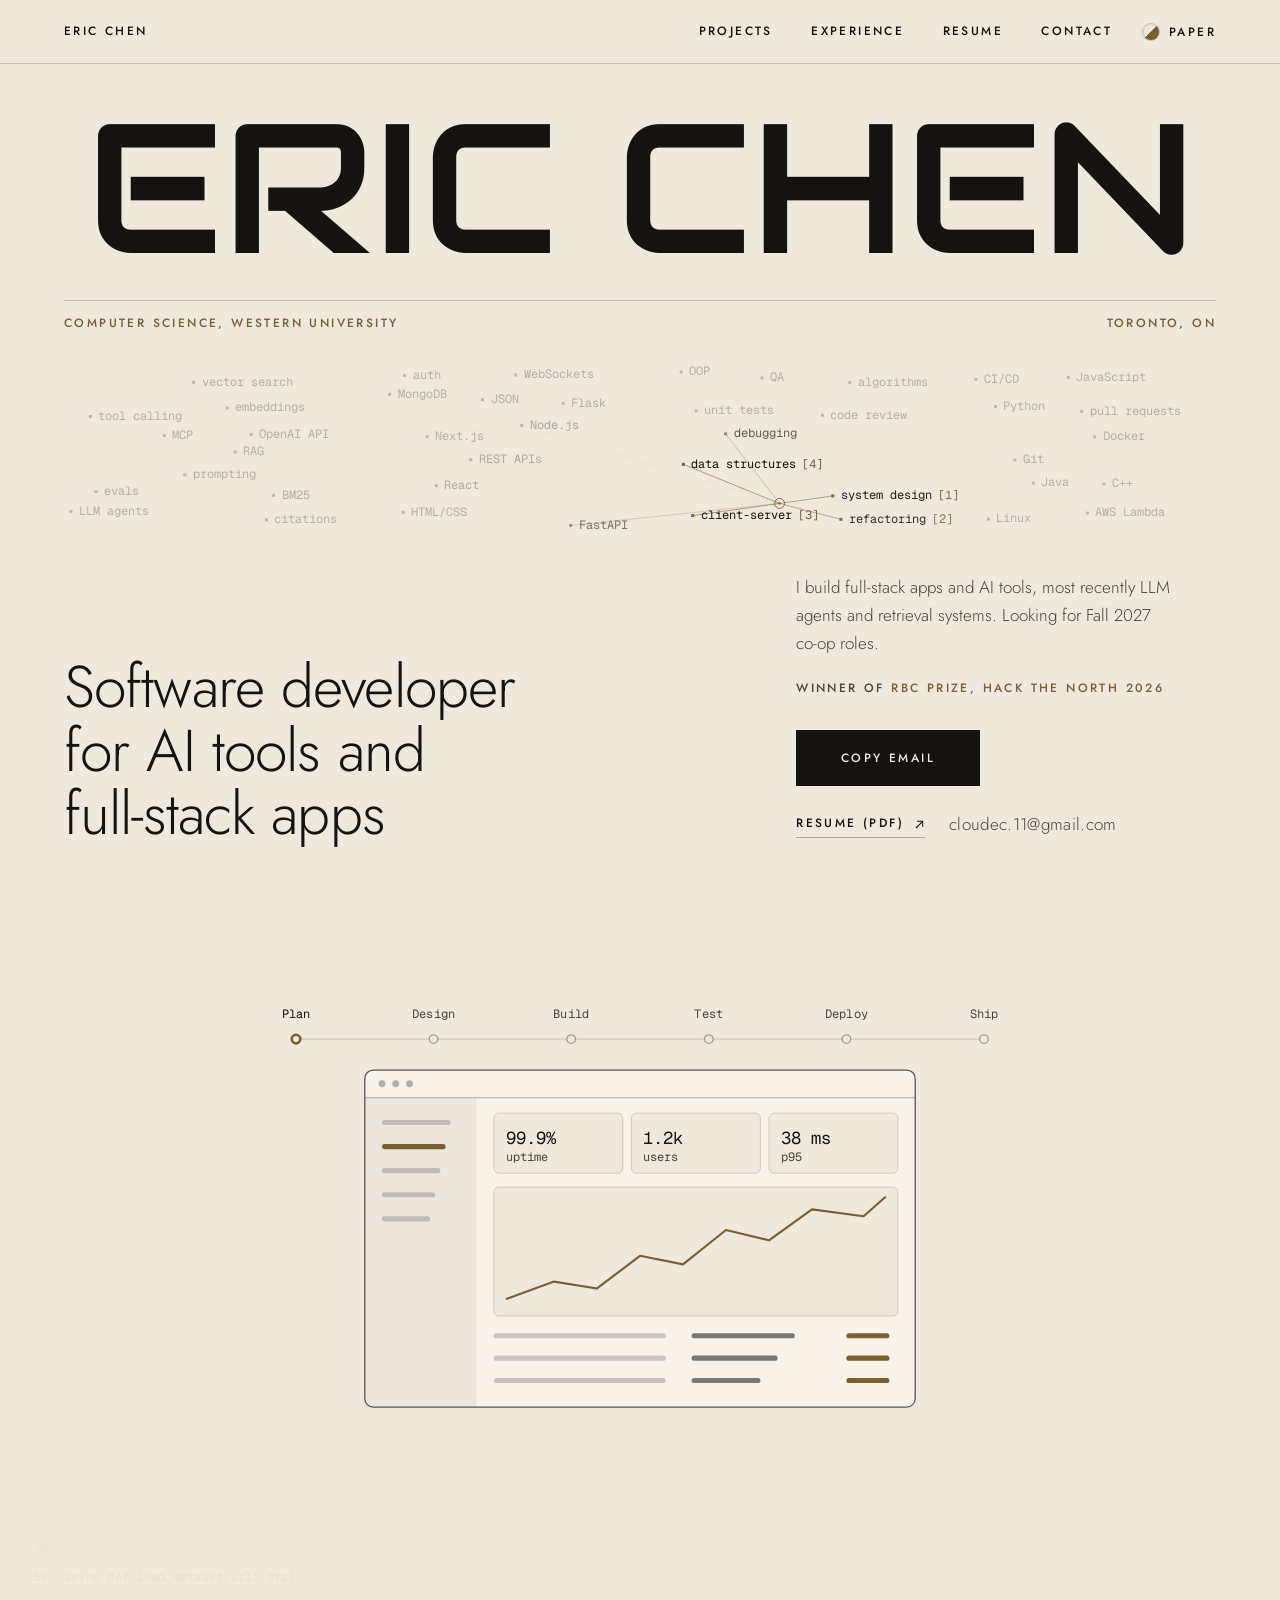
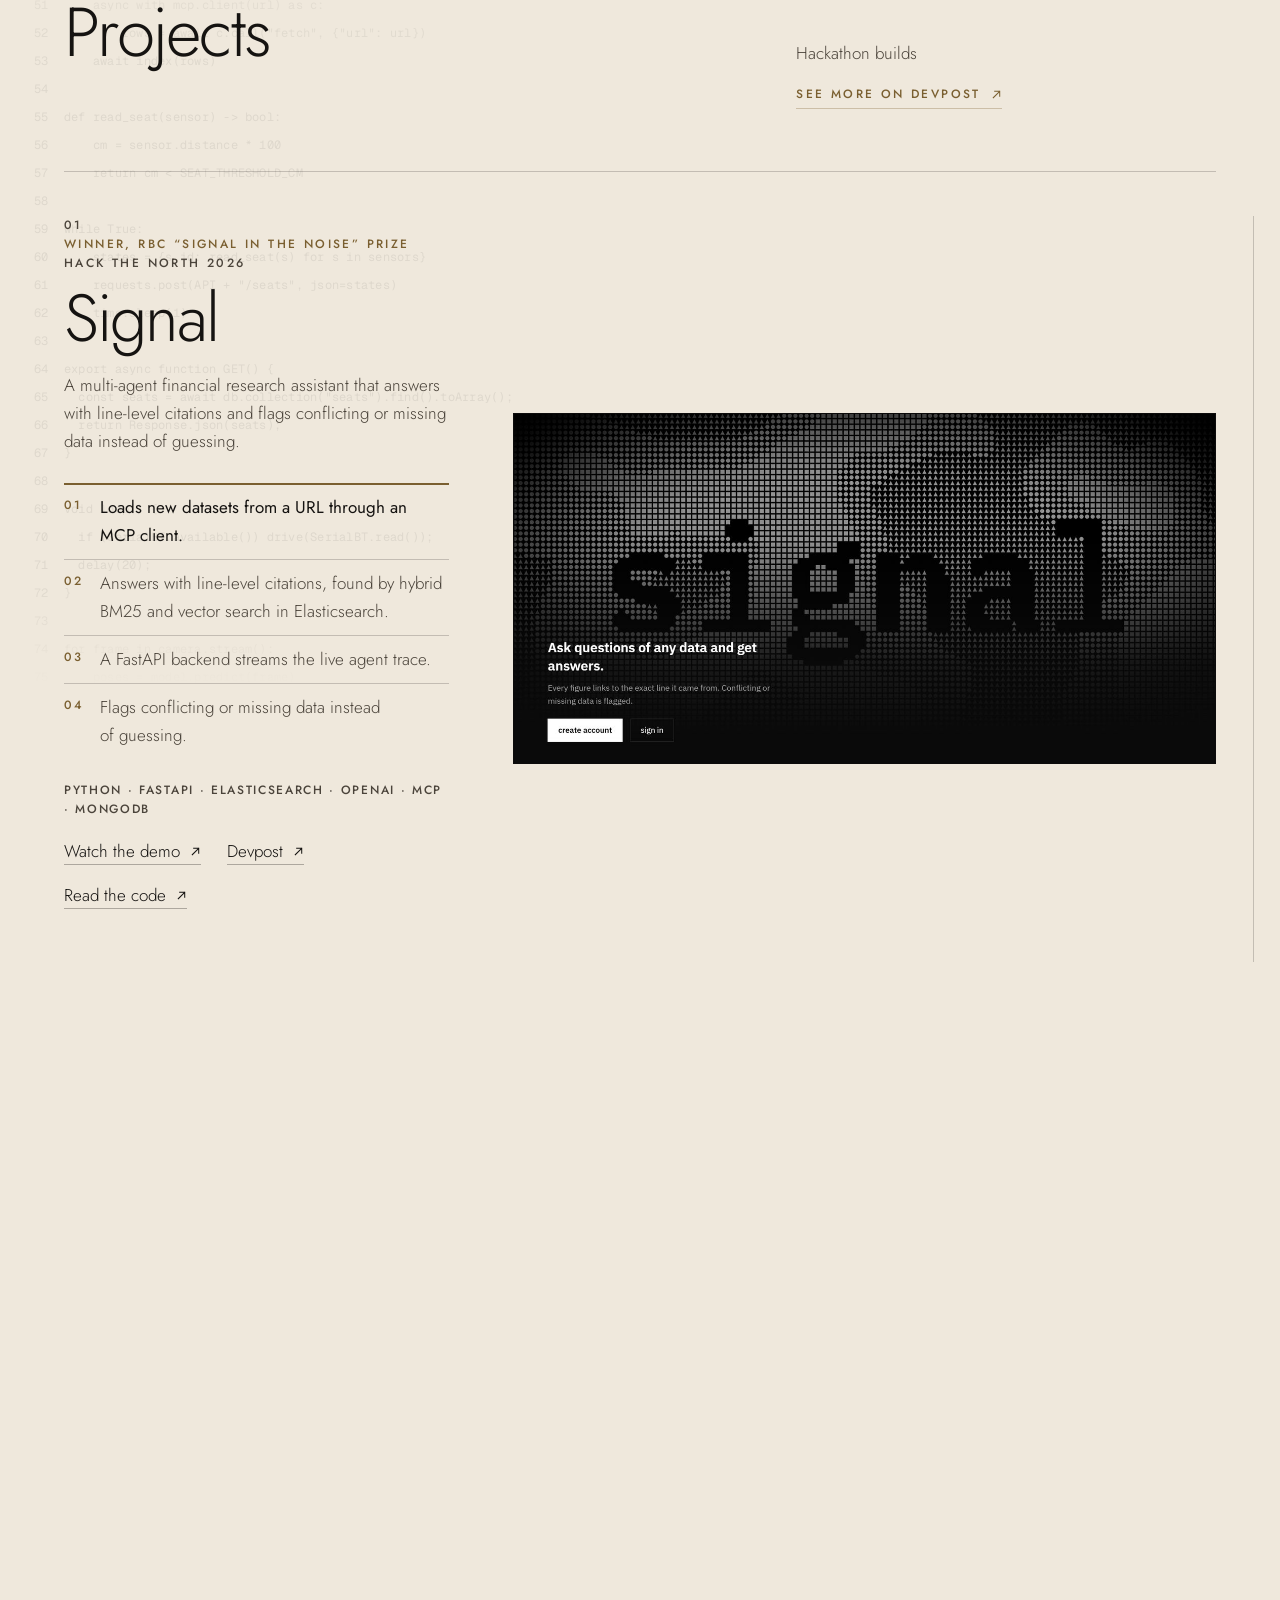
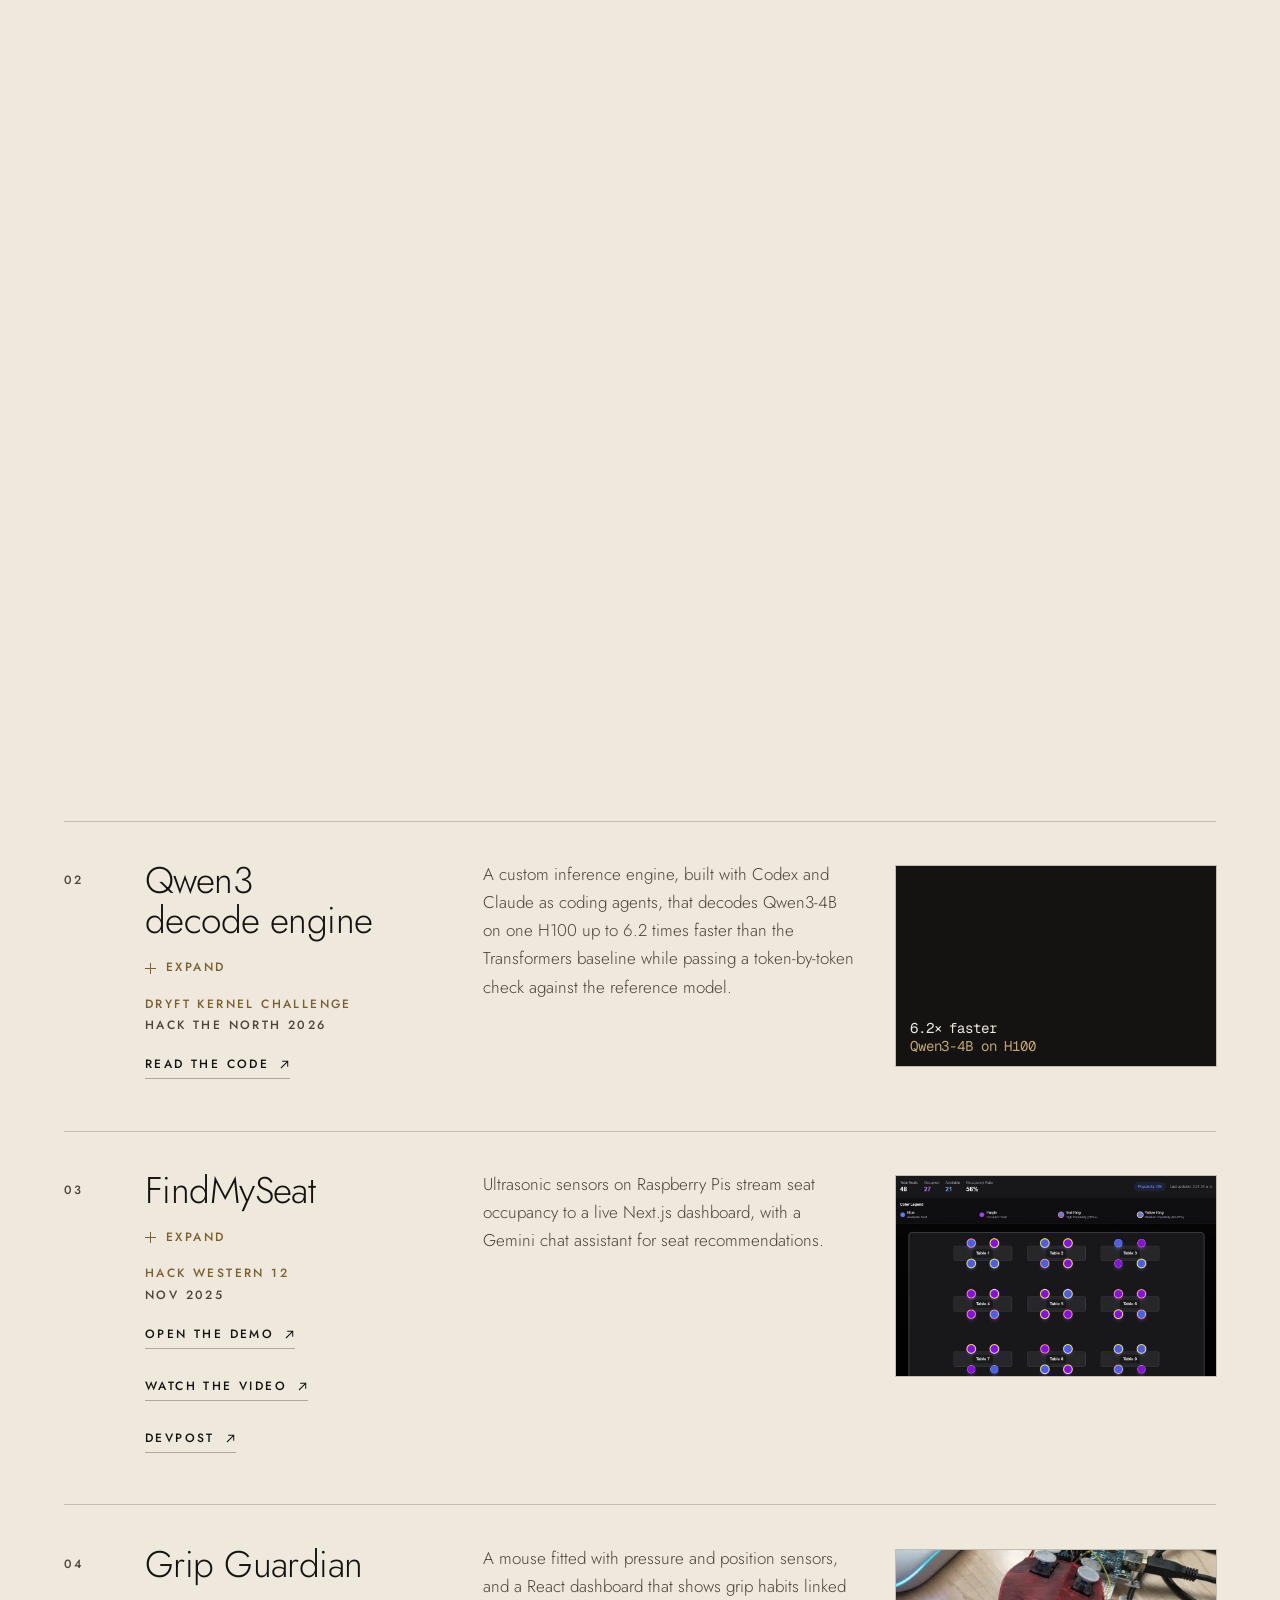
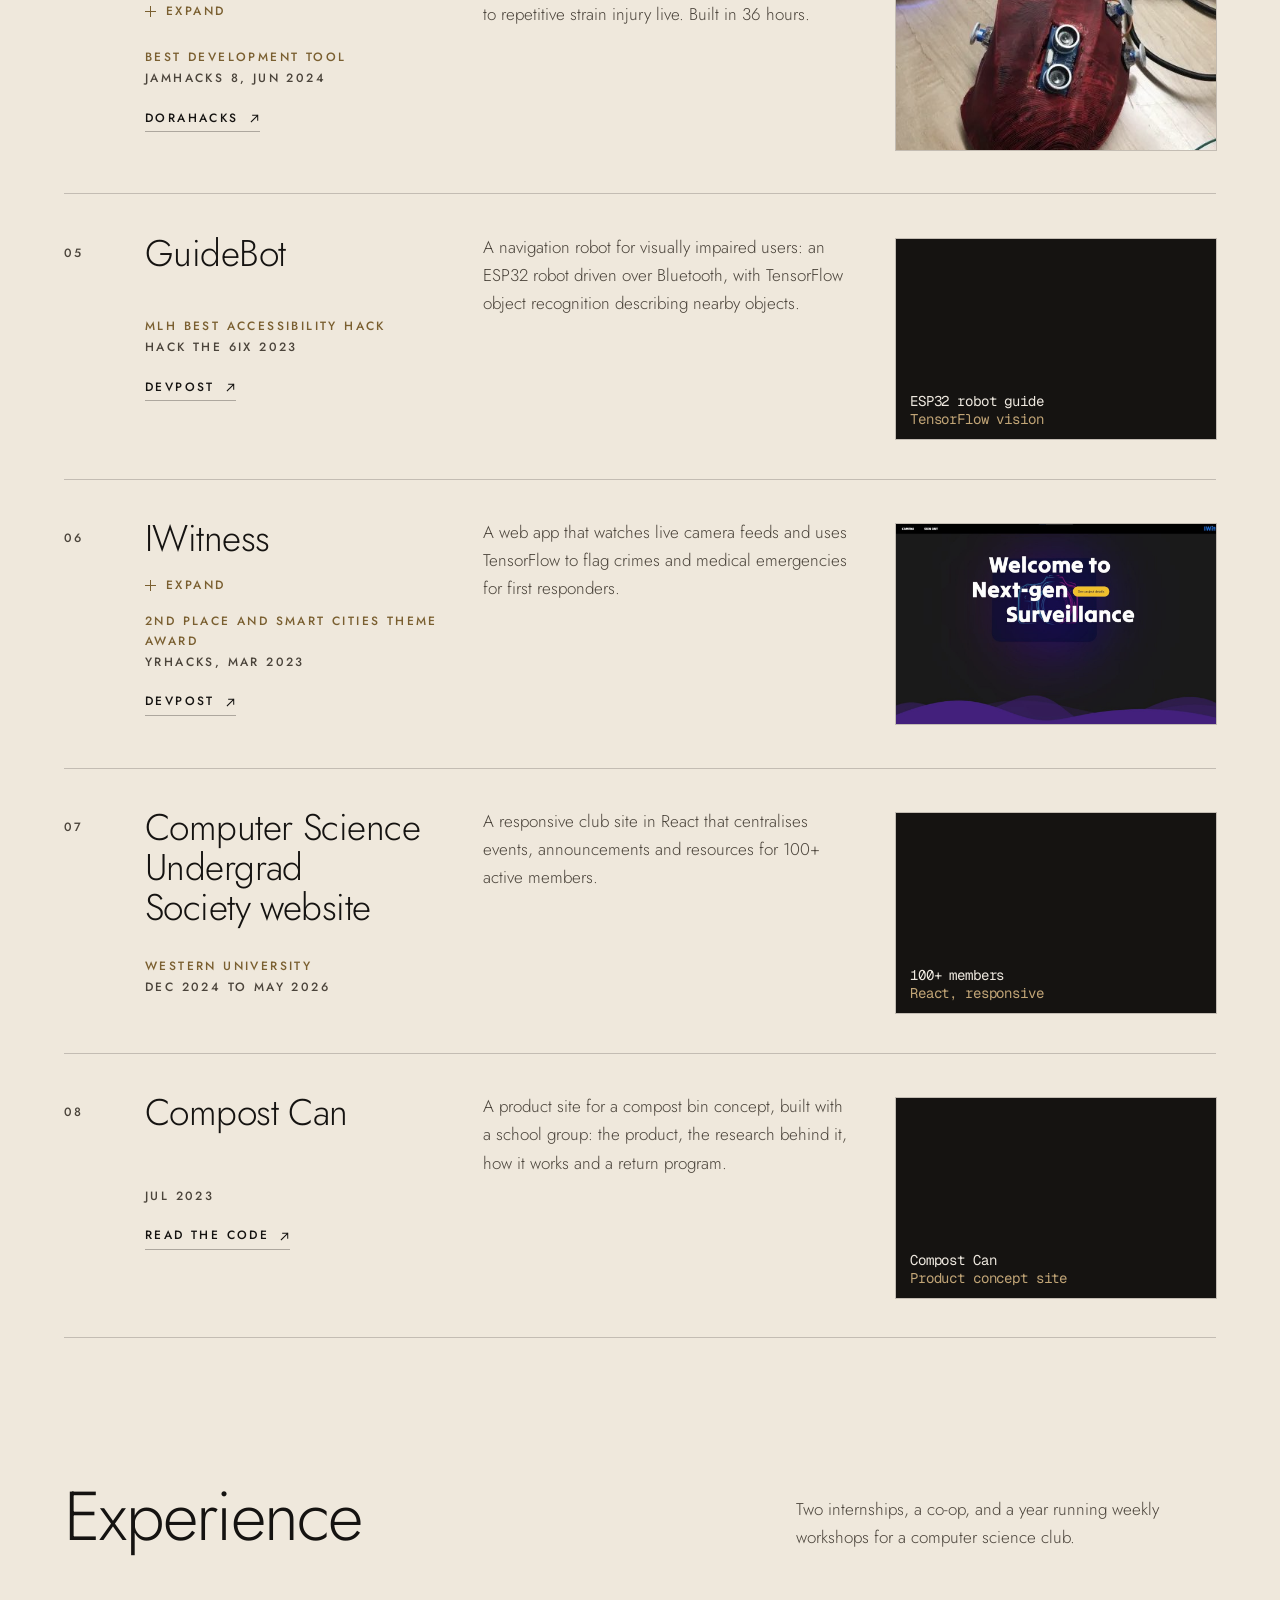
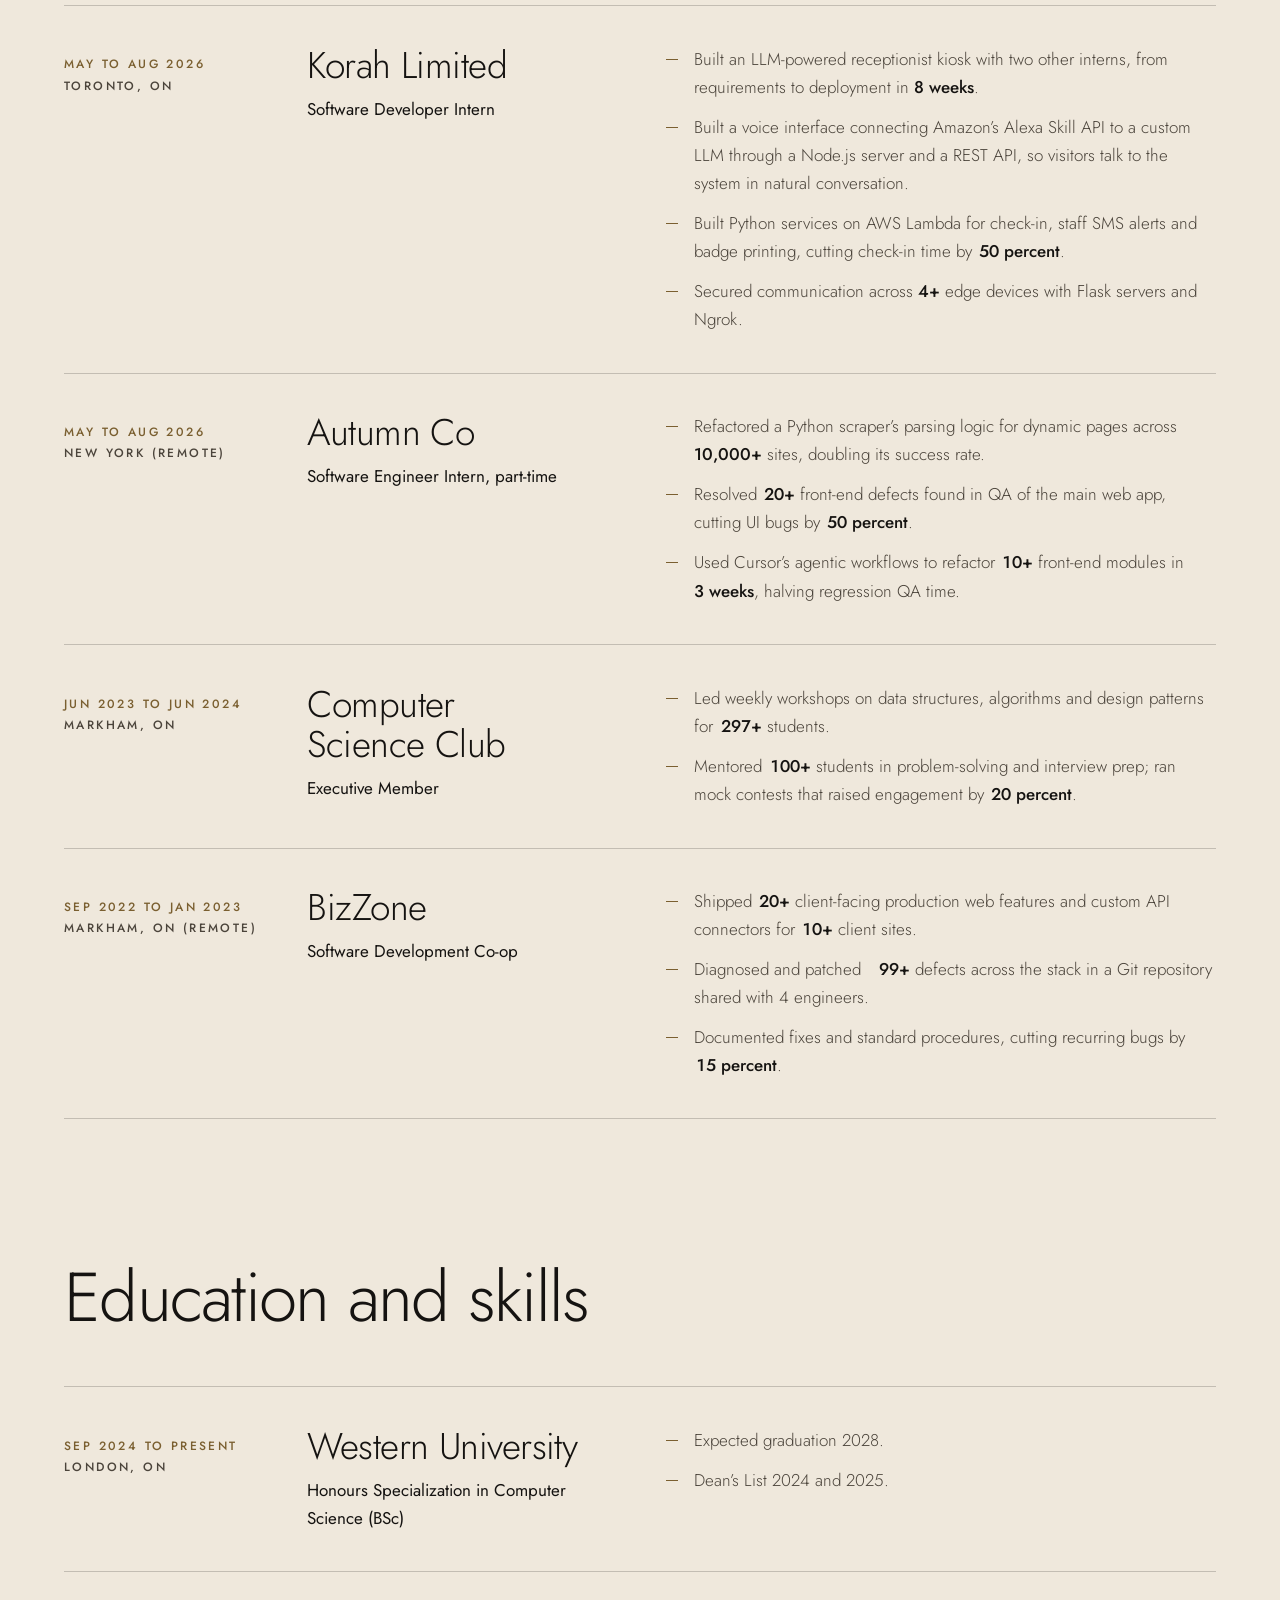
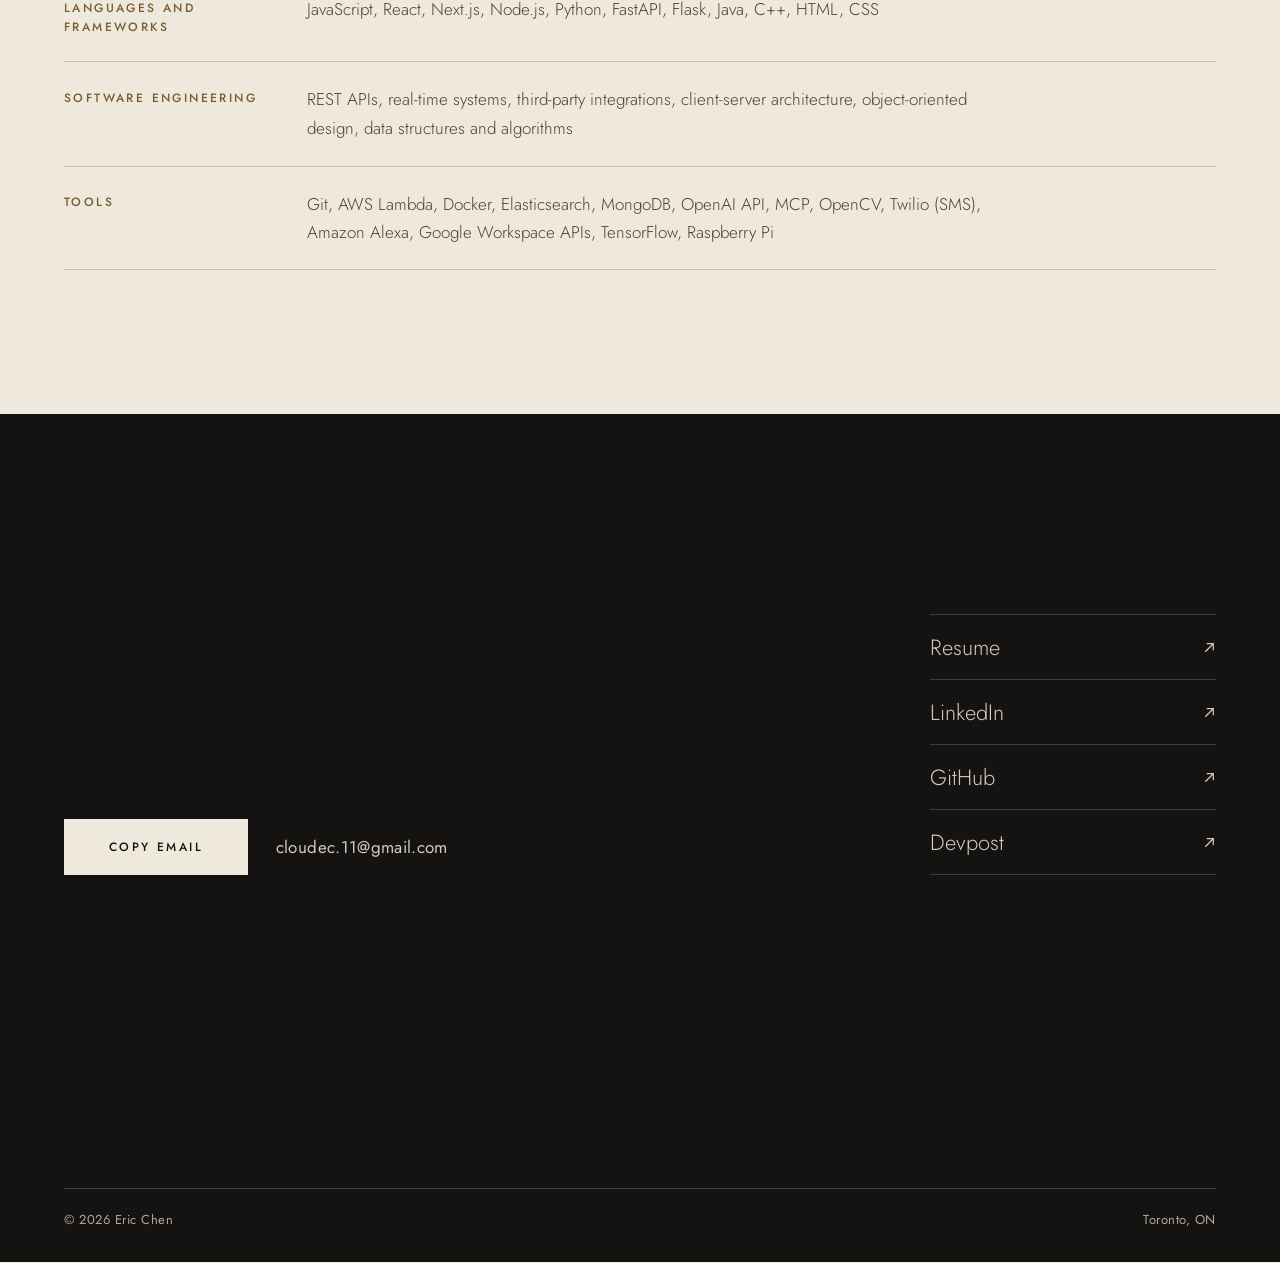
==== commit bdf50345: "colour adjustments and overhaul of animations v2" ====
--- a/index.html
+++ b/index.html
@@ -22,9 +22,10 @@
 <link rel="apple-touch-icon" href="/assets/apple-touch-icon.png">
 <link rel="preconnect" href="https://fonts.googleapis.com">
 <link rel="preconnect" href="https://fonts.gstatic.com" crossorigin>
-<link href="https://fonts.googleapis.com/css2?family=Geist+Mono:wght@300..800&family=Jost:wght@300;400;500&display=swap" rel="stylesheet">
+<link href="https://fonts.googleapis.com/css2?family=Audiowide&family=Geist+Mono:wght@400;500&family=Jost:wght@300;400;500&display=swap" rel="stylesheet">
 <link rel="stylesheet" href="assets/site.css">
 <link rel="stylesheet" href="assets/hero.css">
+<script>(function(){var r=document.documentElement,t=null;try{t=localStorage.getItem('theme')}catch(e){}if(!t&&matchMedia('(prefers-color-scheme: dark)').matches)t='night';if(t){r.dataset.theme=t;var c={paper:'#efe8dc',night:'#12110f',slate:'#eceff2',terminal:'#0a0e0b',blueprint:'#0f2240'}[t];if(c)document.querySelector('meta[name="theme-color"]').content=c}})()</script>
 <script>document.documentElement.classList.add('js');if(/[?&]motion=1/.test(location.search))document.documentElement.classList.add('force-motion');setTimeout(function(){if(!window.siteReady)document.documentElement.classList.remove('js')},3000)</script>
 </head>
 <body id="top">
@@ -40,11 +41,12 @@
     <nav aria-label="Sections">
       <ul class="k">
         <li class="nav-wide"><a href="#projects">Projects</a></li>
-        <li><a href="#experience">Experience</a></li>
+        <li class="nav-wide"><a href="#experience">Experience</a></li>
         <li><a href="assets/Eric-Chen-Resume.pdf" target="_blank" rel="noopener">Resume</a></li>
         <li><a href="#contact">Contact</a></li>
       </ul>
     </nav>
+    <div class="theme" hidden></div>
   </div>
 </header>
 
@@ -476,6 +478,7 @@
   </div>
 </dialog>
 <p class="sr-only" role="status" aria-live="polite" id="copy-status"></p>
+<script src="assets/theme.js" defer></script>
 <script src="assets/site.js" defer></script>
 <script src="assets/hero.js" defer></script>
 <script src="assets/field.js" defer></script>
--- a/assets/site.css
+++ b/assets/site.css
@@ -1,18 +1,108 @@
 /* eric-chen.ca
-   Cream paper, near-black ink, one muted gold.
-   One text face (Jost). The monospace (Geist Mono) is reserved for the name alone. */
-
-:root {
+   Five colour schemes share one set of tokens (picked in the nav, assets/theme.js; the
+   attribute sits on <html>): --cream is the page, --ink the text, --gold the one accent,
+   --surf the dark surfaces (footer, thumbnails, the editor) with --on-surf as their text.
+   The *-rgb twins feed translucent tints and the canvas. Paper is the default.
+   Jost for text, Audiowide for the name, Geist Mono for code. */
+
+:root, :root[data-theme="paper"] {
   --cream: #efe8dc;
   --ink: #151311;
+  --ink-rgb: 21 19 17;
   --soft: #4b443b;
   --gold: #7a5f30;
+  --gold-rgb: 122 95 48;
   --gold-l: #c8a46a;
+  --surf: #151311;
+  --surf-rgb: 21 19 17;
+  --on-surf: #efe8dc;
+  --on-surf-rgb: 239 232 220;
   --on-ink: #d3cbbe;
   --on-ink-soft: #b0a797;
-  --line: rgba(21, 19, 17, .2);
-  --line-d: rgba(239, 232, 220, .2);
-
+  --win: #f7f2ea;
+  color-scheme: light;
+}
+/* Night: the same palette with the lights off */
+:root[data-theme="night"] {
+  --code-a: .04;
+  --cream: #12110f;
+  --ink: #ece5d8;
+  --ink-rgb: 236 229 216;
+  --soft: #a89f90;
+  --gold: #d2ae70;
+  --gold-rgb: 210 174 112;
+  --gold-l: #d9b97f;
+  --surf: #1e1c19;
+  --surf-rgb: 30 28 25;
+  --on-surf: #ece5d8;
+  --on-surf-rgb: 236 229 216;
+  --on-ink: #d3cbbe;
+  --on-ink-soft: #a89f90;
+  --win: #1e1c19;
+  color-scheme: dark;
+}
+/* Slate: cool grey paper, cobalt accent */
+:root[data-theme="slate"] {
+  --cream: #eceff2;
+  --ink: #12161b;
+  --ink-rgb: 18 22 27;
+  --soft: #46505c;
+  --gold: #2c56c9;
+  --gold-rgb: 44 86 201;
+  --gold-l: #93b1ff;
+  --surf: #141a22;
+  --surf-rgb: 20 26 34;
+  --on-surf: #e6ebf1;
+  --on-surf-rgb: 230 235 241;
+  --on-ink: #cdd5df;
+  --on-ink-soft: #9aa6b4;
+  --win: #f7f9fb;
+  color-scheme: light;
+}
+/* Terminal: green phosphor on black */
+:root[data-theme="terminal"] {
+  --code-a: .04;
+  --cream: #0a0e0b;
+  --ink: #cfe9d4;
+  --ink-rgb: 207 233 212;
+  --soft: #8aa892;
+  --gold: #5fd38a;
+  --gold-rgb: 95 211 138;
+  --gold-l: #7fe0a2;
+  --surf: #121a14;
+  --surf-rgb: 18 26 20;
+  --on-surf: #cfe9d4;
+  --on-surf-rgb: 207 233 212;
+  --on-ink: #bcd8c2;
+  --on-ink-soft: #8aa892;
+  --win: #121a14;
+  color-scheme: dark;
+}
+/* Blueprint: drafting blue, amber accent */
+:root[data-theme="blueprint"] {
+  --code-a: .04;
+  --cream: #0f2240;
+  --ink: #e4edf8;
+  --ink-rgb: 228 237 248;
+  --soft: #a3b6cf;
+  --gold: #f2b84b;
+  --gold-rgb: 242 184 75;
+  --gold-l: #f5c66b;
+  --surf: #0a1830;
+  --surf-rgb: 10 24 48;
+  --on-surf: #e4edf8;
+  --on-surf-rgb: 228 237 248;
+  --on-ink: #cbd8ea;
+  --on-ink-soft: #a3b6cf;
+  --win: #142a4d;
+  color-scheme: dark;
+}
+
+:root {
+  --line: rgb(var(--ink-rgb) / .2);
+  --line-d: rgb(var(--on-surf-rgb) / .2);
+
+  --display: Audiowide, "Geist Mono", ui-monospace, sans-serif;
   --mono: "Geist Mono", ui-monospace, "SF Mono", Menlo, Consolas, monospace;
   --sans: Jost, "Century Gothic", system-ui, sans-serif;
 
@@ -30,7 +120,7 @@
 html {
   scroll-behavior: smooth;
   scroll-padding-top: var(--nav-h);
-  scrollbar-color: #8b7f6d var(--cream);
+  scrollbar-color: var(--soft) var(--cream);
   -webkit-text-size-adjust: 100%;
 }
 
@@ -44,7 +134,9 @@
 }
 
 ::selection { background: var(--ink); color: var(--cream); }
-.foot ::selection { background: var(--gold-l); color: var(--ink); }
+/* Switching schemes eases the big surfaces across instead of snapping */
+body, .nav, .sec, .sdlc, .hero-row, .foot { transition: background-color .5s var(--out), color .5s var(--out); }
+.foot ::selection { background: var(--gold-l); color: var(--surf); }
 
 img { display: block; max-width: 100%; height: auto; }
 a { color: inherit; text-decoration: none; }
@@ -126,6 +218,37 @@
   transition: background-size .45s var(--out);
 }
 .nav li a:hover, .nav li a:focus-visible, .mark:hover { background-size: 100% 1px; }
+.nav-row > nav { margin-left: auto; }
+
+/* Colour scheme picker (assets/theme.js): a swatch that opens a short list */
+.theme { position: relative; margin-left: clamp(16px, 2.4vw, 32px); }
+.theme-btn, .theme-menu button {
+  display: inline-flex; align-items: center; gap: 10px;
+  min-height: 44px; padding: 0; border: 0; background: none;
+  color: inherit; font: 500 12px/1 var(--sans); letter-spacing: .2em; text-transform: uppercase;
+  cursor: pointer;
+}
+.theme-now { display: inline-flex; align-items: center; gap: 10px; }
+.theme-btn { min-width: 44px; justify-content: center; }
+.theme-sw {
+  width: 16px; height: 16px; flex: none; border-radius: 50%;
+  background: linear-gradient(135deg, var(--a) 50%, var(--b) 50%);
+  box-shadow: 0 0 0 1px var(--line), inset 0 0 0 1px rgb(var(--ink-rgb) / .08);
+  transition: transform .4s var(--out);
+}
+.theme-btn:hover .theme-sw { transform: rotate(180deg); }
+.theme-menu {
+  position: absolute; right: -14px; top: calc(100% - 4px); z-index: 60;
+  min-width: 172px; padding: 6px 14px;
+  background: var(--cream); border: 1px solid var(--line);
+  box-shadow: 0 18px 40px -24px rgb(var(--ink-rgb) / .45);
+  animation: rise .35s var(--out);
+}
+.nav .theme-menu { display: block; }
+.nav .theme-menu[hidden] { display: none; }
+.theme-menu button { width: 100%; color: var(--soft); transition: color .3s; }
+.theme-menu button:hover, .theme-menu button[aria-pressed="true"] { color: var(--ink); }
+.theme-menu button[aria-pressed="true"]::after { content: ""; width: 5px; height: 5px; margin-left: auto; border-radius: 50%; background: var(--gold); }
 
 /* ── Button: ink fills from below on hover ───────── */
 .btn {
@@ -152,10 +275,10 @@
 .btn:hover, .btn:focus-visible { color: var(--ink); }
 .btn:hover::after, .btn:focus-visible::after { transform: none; }
 .btn:active { transform: scale(.97); transition-duration: .08s; }
-.btn-light { border-color: var(--cream); color: var(--ink); }
-.btn-light::before { background: var(--cream); }
-.btn-light::after { background: var(--ink); }
-.btn-light:hover, .btn-light:focus-visible { color: var(--cream); }
+.btn-light { border-color: var(--on-surf); color: var(--surf); }
+.btn-light::before { background: var(--on-surf); }
+.btn-light::after { background: var(--surf); }
+.btn-light:hover, .btn-light:focus-visible { color: var(--on-surf); }
 /* Copy-email button: both labels share one cell so the width never jumps; the new one rolls up */
 .btn-roll { display: grid; overflow: hidden; padding-block: .35em; }
 .btn-roll > span { grid-area: 1 / 1; text-align: center; transition: transform .55s var(--out), opacity .4s; }
@@ -210,8 +333,8 @@
 }
 .hero-field canvas { position: absolute; inset: 0; width: 100%; height: 100%; }
 .hero-name {
-  font: 400 17.4cqi/.86 var(--mono);
-  letter-spacing: -.035em;
+  font: 400 16cqi/.9 var(--display);
+  letter-spacing: -.01em;
   text-transform: uppercase;
   white-space: nowrap;
   text-align: center;
@@ -329,7 +452,16 @@
 .row-meta .hl { color: var(--gold); }
 
 /* ── Projects ────────────────────────────────────── */
-.proj { grid-template-columns: 40px minmax(0, 1fr) minmax(0, 1.2fr) minmax(0, .75fr) clamp(132px, 13vw, 188px); }
+/* Number, then title over its links, the description, and a large screenshot that spans both */
+.proj { grid-template-columns: 40px minmax(0, 1fr) minmax(0, 1.25fr) clamp(220px, 25vw, 340px); row-gap: 4px; }
+@media (min-width: 861px) {
+  .proj > .row-n { grid-area: 1 / 1 / span 2; }
+  .proj > h3 { grid-area: 1 / 2; }
+  .proj > .row-meta { grid-area: 2 / 2; margin-top: 10px; }
+  .proj > .row-body { grid-area: 1 / 3 / span 2; }
+  .proj > .thumb { grid-area: 1 / 4 / span 2; }
+  .proj > .proj-case { grid-area: 3 / 2 / auto / -1; }
+}
 .row-n { color: var(--soft); padding-top: .9em; }
 .proj-toggle {
   display: inline-block;
@@ -370,14 +502,14 @@
 }
 
 /* The aperture: each row's screenshots live in their own column, never over text.
-   On pointer screens it rests as a smaller grayscale thumbnail and grows into the full
-   frame in colour on hover, cycling the shots. Touch and narrow screens show it full. */
+   It rests large and in colour, a touch muted; on hover it comes up to full colour,
+   lifts slightly and cycles through the shots. */
 .thumb { position: relative; align-self: start; padding-top: .35em; }
 .thumb-in {
   position: relative;
   aspect-ratio: 16 / 10;
   overflow: hidden;
-  background: var(--ink);
+  background: var(--surf);
   isolation: isolate;
 }
 .thumb-in > * {
@@ -394,20 +526,24 @@
   padding: 12px 14px;
   font: 400 clamp(13px, 1.1vw, 16px)/1.15 var(--mono);
   letter-spacing: -.01em;
-  color: var(--cream);
+  color: var(--on-surf);
 }
 .thumb-type span + span { color: var(--gold-l); }
 .proj.is-open .thumb { opacity: 0; visibility: hidden; transition: opacity .3s, visibility 0s .3s; }
 
 @media (hover: hover) and (min-width: 861px) {
   .thumb-in {
-    transform: scale(.84);
-    transform-origin: 100% 0;
-    filter: grayscale(1) contrast(.92);
-    opacity: .72;
-    transition: transform .8s var(--out), filter .6s, opacity .6s;
+    filter: saturate(.8);
+    box-shadow: 0 0 0 1px var(--line);
+    transition: transform .8s var(--out), filter .6s, box-shadow .6s;
   }
-  .proj:hover .thumb-in, .proj:focus-within .thumb-in { transform: none; filter: none; opacity: 1; }
+  .thumb-in > img { transform: scale(1.001); transition: clip-path .9s var(--out), transform 1.2s var(--out); }
+  .proj:hover .thumb-in, .proj:focus-within .thumb-in {
+    filter: none;
+    transform: translateY(-4px);
+    box-shadow: 0 0 0 1px var(--line), 0 22px 40px -26px rgb(var(--ink-rgb) / .55);
+  }
+  .proj:hover .thumb-in > img { transform: scale(1.04); }
 }
 
 /* ── Expanded projects: the same kind of display as Signal ── */
@@ -466,27 +602,43 @@
 .frame-type {
   display: flex; flex-direction: column; justify-content: space-between;
   padding: clamp(20px, 3vw, 40px);
-  background: var(--ink);
+  background: var(--surf);
   color: var(--gold-l);
 }
 .frame-type b {
   font: 400 clamp(28px, 3.6vw, 56px)/1.02 var(--mono);
   letter-spacing: -.03em;
-  color: var(--cream);
+  color: var(--on-surf);
   max-width: 14ch;
 }
 .proj.is-open .proj-name { font-size: clamp(34px, 3.8vw, 60px); line-height: 1; letter-spacing: -.025em; transition: font-size .6s var(--out); }
 /* A row closing because another opened collapses at once (site.js keeps the scroll still) */
 .proj.no-anim .proj-case, .proj.no-anim .proj-case-in > *, .proj.no-anim .proj-name, .proj.no-anim .thumb { transition: none !important; }
+/* The expand bar under the picture (made by site.js) is the phone and tablet control */
+.proj-bar { display: none; }
 @media (max-width: 860px) {
-  /* Phones and tablets: the panel opens in place with no height animation. Its screen takes
-     the thumbnail's exact spot (same width, same 16:10 frame), so the picture just changes;
-     the steps and stack fade up beneath it. The title keeps its size. */
-  .js .proj-case { transition: none; }
+  /* Phones and tablets: the control sits at the bottom of the row, right under the picture,
+     and the panel opens exactly there. The panel's wrappers drop out of the layout so its
+     screen takes the thumbnail's spot (same width, same 16:10 frame) above the bar and its
+     steps open below the bar. No height animation, and the title keeps its size. */
+  .js .proj-case, .js .proj-case-in { display: contents; }
+  .js .proj:not(.is-open) :is(.pc-text, .pc-screen) { display: none; }
+  .js .proj .proj-more { display: none; }
+  .proj-toggle { min-height: 44px; }
   .proj.is-open .thumb { display: none; }
-  .pc-screen { margin-top: 0; max-width: 520px; }
-  .js .proj.is-open .proj-case-in > .pc-screen { transition: none; }
+  .js .proj .pc-screen { order: 1; margin: 0; max-width: 520px; transition: none; }
+  .proj-bar { order: 2; }
+  .js .proj .pc-text { order: 3; margin-top: 4px; }
   .proj.is-open .proj-name { font-size: inherit; letter-spacing: inherit; }
+  .proj-bar {
+    display: flex; align-items: center; gap: 10px;
+    width: 100%; max-width: 520px; min-height: 48px;
+    margin-top: -16px; padding: 0 16px;
+    border: 1px solid var(--line); border-top: 0; background: none;
+    color: var(--gold); cursor: pointer;
+  }
+  .proj-bar .more-label { margin-right: auto; }
+  .proj-bar:focus-visible { outline-offset: -2px; }
 }
 
 /* ── Signal: the case study ─────────────────────────
@@ -592,7 +744,7 @@
   font: 400 12px/28px var(--mono);
   letter-spacing: .02em;
   white-space: pre;
-  color: rgba(21, 19, 17, .07);
+  color: rgb(var(--ink-rgb) / var(--code-a, .07));
   will-change: transform;
 }
 .case-log span { display: block; }
@@ -657,7 +809,7 @@
 .case.pin .screen iframe { position: absolute; inset: 0; width: 100%; height: 100%; z-index: 5; }
 .screen-close {
   position: absolute; right: 12px; top: 12px; z-index: 6; min-height: 44px; padding: 0 16px;
-  border: 1px solid var(--line-d); background: var(--ink); color: var(--cream); cursor: pointer;
+  border: 1px solid var(--line-d); background: var(--surf); color: var(--on-surf); cursor: pointer;
 }
 .screen-close:focus-visible { outline-color: var(--gold-l); }
 
@@ -717,14 +869,14 @@
 .js [data-reveal].done > * { transition-delay: 0s; transition-duration: .5s; }
 
 /* ── Contact footer ──────────────────────────────── */
-.foot { position: relative; background: var(--ink); color: var(--cream); padding-block: var(--band) 32px; overflow: clip; }
+.foot { position: relative; background: var(--surf); color: var(--on-surf); padding-block: var(--band) 32px; overflow: clip; }
 .foot-grid {
   display: grid;
   grid-template-columns: minmax(0, 8fr) minmax(0, 3fr);
   column-gap: clamp(32px, 8vw, 120px);
   align-items: end;
 }
-.foot h2 { max-width: 12ch; color: var(--cream); }
+.foot h2 { max-width: 12ch; color: var(--on-surf); }
 .foot-cta { display: flex; flex-wrap: wrap; align-items: center; gap: 18px 28px; margin-top: clamp(36px, 6vh, 56px); }
 .foot-mail { color: var(--on-ink); font-weight: 400; letter-spacing: .02em; }
 .foot-links li { border-top: 1px solid var(--line-d); }
@@ -747,8 +899,8 @@
 .foot > .wrap { container-type: inline-size; }
 .foot-name {
   margin-top: clamp(64px, 12vh, 128px);
-  font: 400 17.4cqi/.86 var(--mono);
-  letter-spacing: -.035em;
+  font: 400 16cqi/.9 var(--display);
+  letter-spacing: -.01em;
   text-transform: uppercase;
   white-space: nowrap;
   text-align: center;
@@ -759,14 +911,14 @@
 .js .foot-name i { transform: translateY(108%); transition: transform 1.3s calc(var(--i) * 60ms) var(--out); }
 .js .foot-name.in i { transform: none; }
 /* ── Demo video dialog ───────────────────────────── */
-.film { margin: auto; padding: 0; border: 0; background: transparent; width: min(1100px, 100vw - 2 * var(--edge), (100svh - 120px) * 16 / 9); max-width: none; max-height: 100svh; overflow: visible; color: var(--cream); }
-.film::backdrop { background: rgba(21, 19, 17, .9); }
+.film { margin: auto; padding: 0; border: 0; background: transparent; width: min(1100px, 100vw - 2 * var(--edge), (100svh - 120px) * 16 / 9); max-width: none; max-height: 100svh; overflow: visible; color: var(--on-surf); }
+.film::backdrop { background: rgb(var(--surf-rgb) / .92); }
 .film[open] { animation: film-in .5s var(--out); }
 @keyframes film-in { from { opacity: 0; transform: translateY(24px) scale(.98); } }
 .film-bar { display: flex; justify-content: space-between; align-items: center; gap: 16px; margin-bottom: 10px; }
 .film-title { color: var(--gold-l); }
-.film-close { min-height: 44px; padding: 0 18px; border: 1px solid var(--line-d); background: none; color: var(--cream); cursor: pointer; transition: background .3s, color .3s; }
-.film-close:hover { background: var(--cream); color: var(--ink); }
+.film-close { min-height: 44px; padding: 0 18px; border: 1px solid var(--line-d); background: none; color: var(--on-surf); cursor: pointer; transition: background .3s, color .3s; }
+.film-close:hover { background: var(--on-surf); color: var(--surf); }
 .film-close:focus-visible { outline-color: var(--gold-l); }
 .film-frame { aspect-ratio: 16 / 9; background: #000; }
 .film-frame iframe { width: 100%; height: 100%; border: 0; display: block; }
@@ -793,9 +945,10 @@
   .proj { grid-template-columns: 40px minmax(0, 1fr); row-gap: 16px; }
   .proj .row-body, .proj .row-meta { grid-column: 2; }
   .proj .thumb { grid-column: 2; max-width: 520px; padding-top: 0; }
-  .proj-case { grid-column: 2; }
+  .proj-case, .proj .pc-text, .proj .pc-screen, .proj-bar { grid-column: 2; }
   .proj-case-in { grid-template-columns: minmax(0, 1fr); }
-  .pc-screen { order: -1; }
+  /* The faint code layer reads as noise behind narrow text, so it stays on wide screens */
+  .code-bg { display: none; }
 
   .role { grid-template-columns: minmax(0, 1fr); row-gap: 16px; }
   .role .row-meta { padding-top: 0; flex-direction: row; gap: 0; }
@@ -810,13 +963,17 @@
 @media (max-width: 600px) {
   body { font-size: 16.5px; }
   .nav-wide { display: none; }
-  .nav ul { gap: 14px; }
+  .nav ul { gap: 18px; }
   .nav li a, .mark { letter-spacing: .12em; }
+  .theme { margin-left: 18px; }
+  .theme-label { display: none; }
 
   .hero { min-height: 0; }
   .hero-top { padding-top: 16px; }
-  .hero-field { min-height: 56px; margin-top: 12px; }
-  .hero-name { font-size: 24cqi; line-height: .9; white-space: normal; text-align: left; }
+  /* Phones keep the essentials: name, pitch, one button. The term map and the repeated
+     address are left to bigger screens. */
+  .hero-field, .hero-mail { display: none; }
+  .hero-name { font-size: 29cqi; line-height: .95; white-space: normal; text-align: left; }
   .hero-name .w { display: block; width: fit-content; }
   .hero-meta { flex-direction: column; gap: 2px; }
   .hero-row { padding-top: 20px; row-gap: 18px; }
@@ -828,9 +985,15 @@
   .hero-more { order: 3; margin-top: 0; }
   .btn { width: 100%; }
 
-  .proj { grid-template-columns: minmax(0, 1fr); }
-  .proj .row-body, .proj .row-meta, .proj-case, .proj .thumb { grid-column: 1; }
+  .proj { grid-template-columns: minmax(0, 1fr); row-gap: 14px; }
+  .proj .row-body, .proj .row-meta, .proj-case, .proj .thumb, .proj .pc-text, .proj .pc-screen, .proj-bar { grid-column: 1; }
+  .proj > .row-n { display: none; }
   .row-n { padding-top: 0; }
+  /* Award and date on one line, the links in a row beneath */
+  .proj .row-meta { display: block; }
+  .proj .row-meta > span + span::before { content: "/"; margin-inline: .7em; color: var(--gold); }
+  .proj .row-meta > span:last-of-type::after { content: "\A"; white-space: pre; }
+  .proj .row-meta .tlink { margin: 0 22px 0 0; vertical-align: top; }
   .points li { padding-left: 22px; }
 
   .foot-cta { flex-direction: column; align-items: stretch; }
@@ -859,62 +1022,53 @@
 }
 
 /* ── Plan to shipped: the software lifecycle plays as you scroll (assets/sdlc.js) ──
-   The stage pins for the section's length; each scene draws, then hands over. */
-.sdlc { position: relative; height: 230vh; background: var(--cream); }
-.sdlc-pin {
-  position: sticky;
-  top: var(--nav-h);
-  height: calc(100svh - var(--nav-h));
-  display: grid;
-  place-items: center;
-  padding: clamp(16px, 4vh, 40px) var(--edge);
-}
-.sdlc-svg { display: block; width: min(1000px, 100%); height: auto; max-height: 100%; overflow: visible; }
+   It scrolls with the page like any other block (no pinning, nothing to scroll through):
+   the scenes play from the moment it enters the screen until it sits mid-screen. */
+.sdlc { position: relative; background: var(--cream); padding-top: clamp(40px, 8vh, 96px); }
+.sdlc-pin { display: grid; place-items: center; padding-inline: var(--edge); }
+.sdlc-svg { display: block; width: min(860px, 100%); height: auto; max-height: 60vh; overflow: visible; }
 .sdlc-svg text { font: 400 13px var(--mono); fill: var(--soft); }
 .sdlc-svg [pathLength] { stroke-dasharray: 1; }
 .sdlc-svg [data-k="grow"] { transform-box: fill-box; transform-origin: 0 50%; }
 .sdlc-svg .tl text { font-size: 14px; letter-spacing: .02em; transition: fill .4s; }
 .tl-base { stroke: var(--line); stroke-width: 1; }
 .tl-fill { stroke: var(--gold); stroke-width: 3; stroke-dashoffset: 1; }
-.tl-stop circle { fill: var(--cream); stroke: rgba(21, 19, 17, .35); stroke-width: 1.5; transition: fill .4s, stroke .4s; }
+.tl-stop circle { fill: var(--cream); stroke: rgb(var(--ink-rgb) / .35); stroke-width: 1.5; transition: fill .4s, stroke .4s; }
 .tl-stop.past circle { fill: var(--gold); stroke: var(--gold); }
 .tl-stop.on circle { stroke: var(--gold); stroke-width: 3; }
 .sdlc-svg .tl-stop.on text { fill: var(--ink); }
 .sdlc-svg .tl-stop.past text { fill: var(--gold); }
-.sdlc-svg .ln { fill: none; stroke: rgba(21, 19, 17, .7); stroke-width: 1.5; }
-.sdlc-svg .ln.soft { stroke: rgba(21, 19, 17, .25); }
-.sdlc-svg .card { fill: var(--cream); stroke: rgba(21, 19, 17, .55); stroke-width: 1.2; }
-.sdlc-svg .bar { fill: rgba(21, 19, 17, .55); }
-.sdlc-svg .bar.soft { fill: rgba(21, 19, 17, .2); }
+.sdlc-svg .ln { fill: none; stroke: rgb(var(--ink-rgb) / .7); stroke-width: 1.5; }
+.sdlc-svg .ln.soft { stroke: rgb(var(--ink-rgb) / .25); }
+.sdlc-svg .card { fill: var(--cream); stroke: rgb(var(--ink-rgb) / .55); stroke-width: 1.2; }
+.sdlc-svg .bar { fill: rgb(var(--ink-rgb) / .55); }
+.sdlc-svg .bar.soft { fill: rgb(var(--ink-rgb) / .2); }
 .sdlc-svg .bar.g { fill: var(--gold); }
-.sdlc-svg .dot { fill: rgba(21, 19, 17, .3); }
-.sdlc-svg .editor, .sdlc-svg .screen { fill: var(--ink); }
-.sdlc-svg .dot-d { fill: rgba(239, 232, 220, .25); }
-.sdlc-svg .code { fill: rgba(239, 232, 220, .55); }
+.sdlc-svg .dot { fill: rgb(var(--ink-rgb) / .3); }
+.sdlc-svg .editor, .sdlc-svg .screen { fill: var(--surf); }
+.sdlc-svg .dot-d { fill: rgb(var(--on-surf-rgb) / .25); }
+.sdlc-svg .code { fill: rgb(var(--on-surf-rgb) / .55); }
 .sdlc-svg .code.g { fill: var(--gold-l); }
-.sdlc-svg .gutter { font-size: 11px; fill: rgba(239, 232, 220, .3); }
-.sdlc-svg .ck-ring { fill: none; stroke: rgba(21, 19, 17, .3); stroke-width: 1.5; }
+.sdlc-svg .gutter { font-size: 11px; fill: rgb(var(--on-surf-rgb) / .3); }
+.sdlc-svg .ck-ring { fill: none; stroke: rgb(var(--ink-rgb) / .3); stroke-width: 1.5; }
 .sdlc-svg .ck { fill: none; stroke: var(--gold); stroke-width: 2.5; stroke-linecap: round; stroke-linejoin: round; }
 .sdlc-svg .mono { font-size: 14px; fill: var(--ink); }
 .sdlc-svg .mono.soft { fill: var(--soft); }
 .sdlc-svg .mono.gold { fill: var(--gold); }
-.sdlc-svg .node { fill: var(--cream); stroke: rgba(21, 19, 17, .6); stroke-width: 1.5; }
+.sdlc-svg .node { fill: var(--cream); stroke: rgb(var(--ink-rgb) / .6); stroke-width: 1.5; }
 .sdlc-svg .packet { fill: var(--gold); }
 .sdlc-svg .logo { font: 500 64px var(--mono); fill: var(--gold-l); }
 .sdlc-svg .app { transform-origin: 500px 310px; }
-.sdlc-svg .app-win { fill: #f7f2ea; stroke: rgba(21, 19, 17, .7); stroke-width: 1.5; }
-.sdlc-svg .side { fill: rgba(21, 19, 17, .05); }
-.sdlc-svg .kpi { fill: var(--cream); stroke: rgba(21, 19, 17, .18); }
+.sdlc-svg .app-win { fill: var(--win); stroke: rgb(var(--ink-rgb) / .7); stroke-width: 1.5; }
+.sdlc-svg .side { fill: rgb(var(--ink-rgb) / .05); }
+.sdlc-svg .kpi { fill: var(--cream); stroke: rgb(var(--ink-rgb) / .18); }
 .sdlc-svg .num { font-size: 20px; }
 .sdlc-svg .chart { fill: none; stroke: var(--gold); stroke-width: 2.5; stroke-linejoin: round; stroke-linecap: round; }
 /* Without scripts, show only the finished app */
-html:not(.js) .sdlc { height: auto; }
-html:not(.js) .sdlc-pin { position: static; height: auto; padding-block: var(--band) 0; }
 html:not(.js) .sdlc .layer:not([data-final]) { display: none; }
 html:not(.js) .tl-fill { stroke-dashoffset: 0; }
 @media (max-width: 600px) {
   /* The graphic is ~1/3 scale on a phone, so its labels get bigger in its own units */
-  .sdlc { height: 200vh; }
   .sdlc-svg .tl text { font-size: 30px; }
   .sdlc-svg .mono { font-size: 24px; }
   .sdlc-svg .num { font-size: 32px; }
--- a/assets/hero.css
+++ b/assets/hero.css
@@ -1,9 +1,6 @@
-/* Nib pressure (assets/hero.js). Only active once JS adds .is-nib after the entrance. */
-.hero-name.is-nib .w { overflow: visible; }
-.hero-name.is-nib i {
-  display: inline-flex;
-  justify-content: center; /* heavier glyphs spill evenly past the locked box */
-  font-variation-settings: "wght" var(--w, 400);
-  transform: translateY(var(--y, 0)) scaleX(var(--s, 1));
+/* Signal lift (assets/hero.js). Only active once JS adds .is-lift after the entrance. */
+.hero-name.is-lift .w { overflow: visible; }
+.hero-name.is-lift i {
+  color: color-mix(in srgb, var(--gold) calc(var(--q, 0) * 100%), var(--ink));
+  transform: translateY(calc(var(--q, 0) * -.07em));
 }
-.hero-name.is-measuring i { width: auto !important; transform: none; }
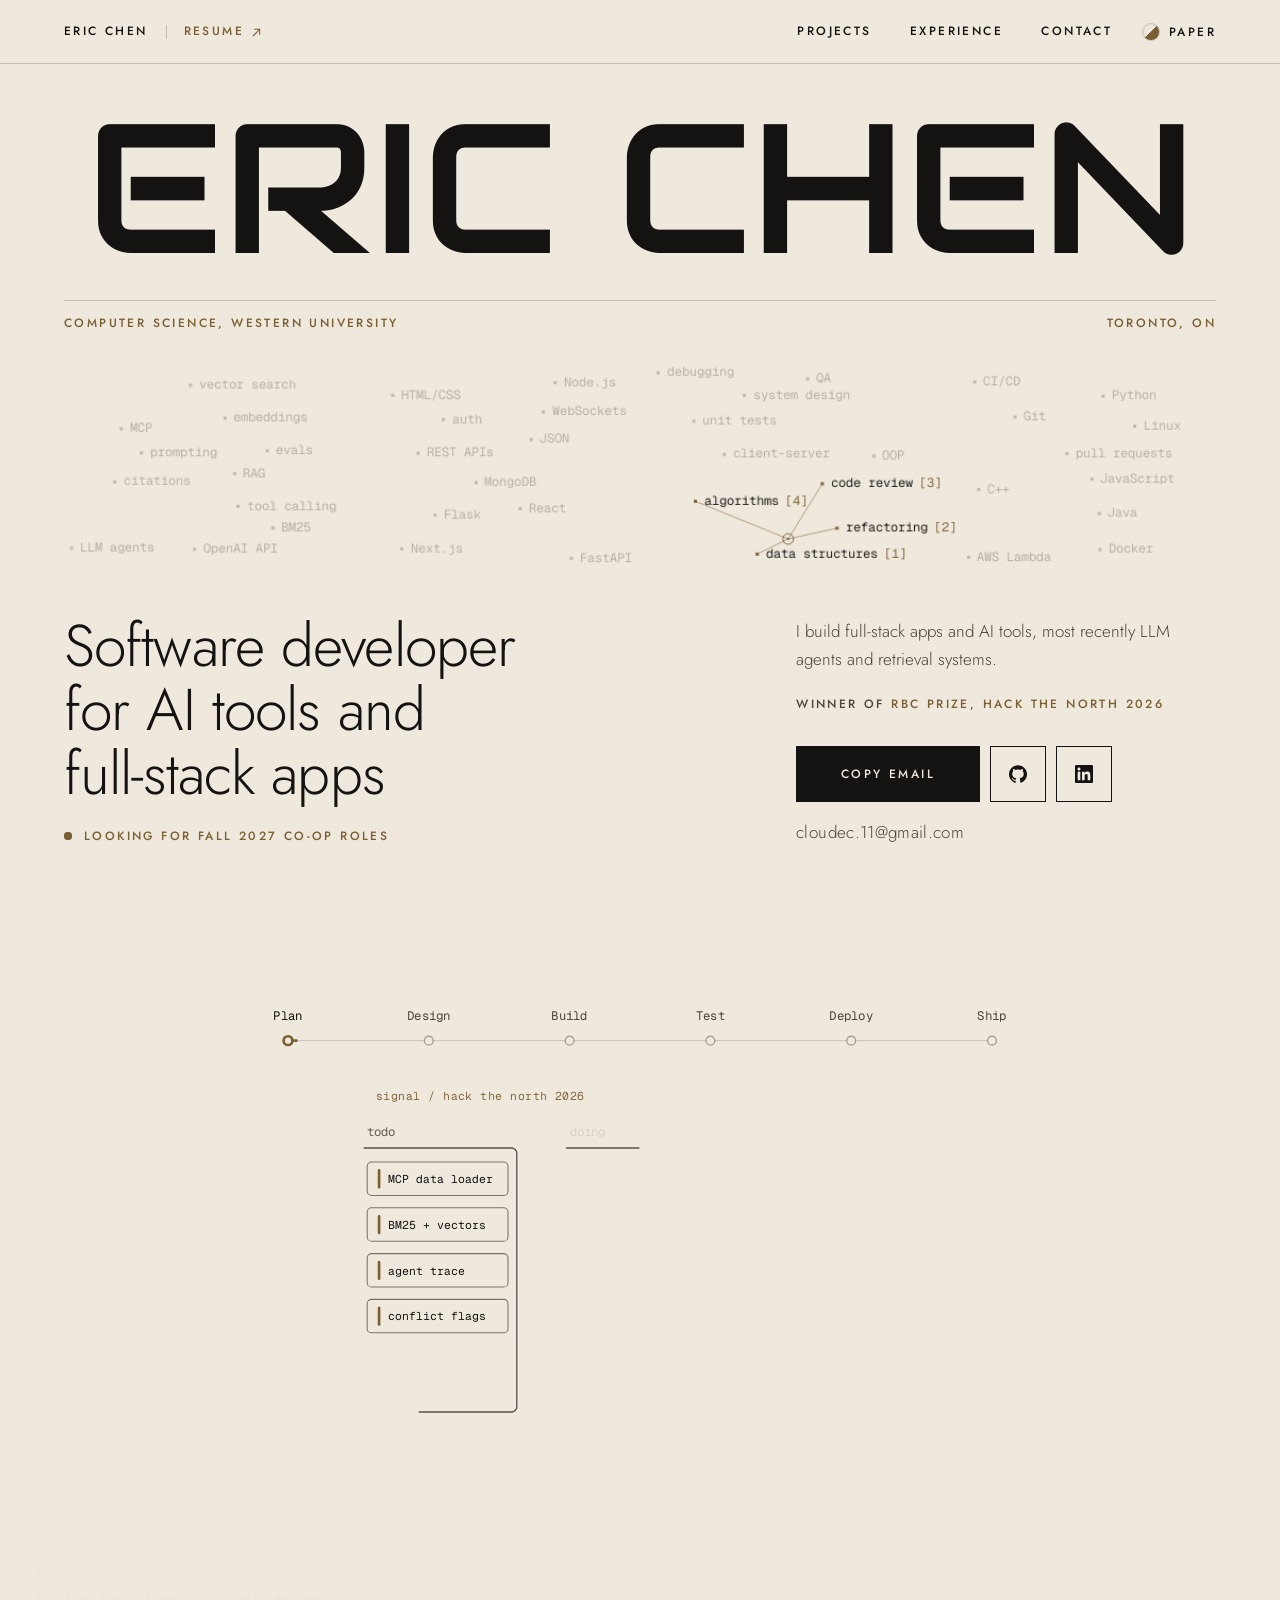
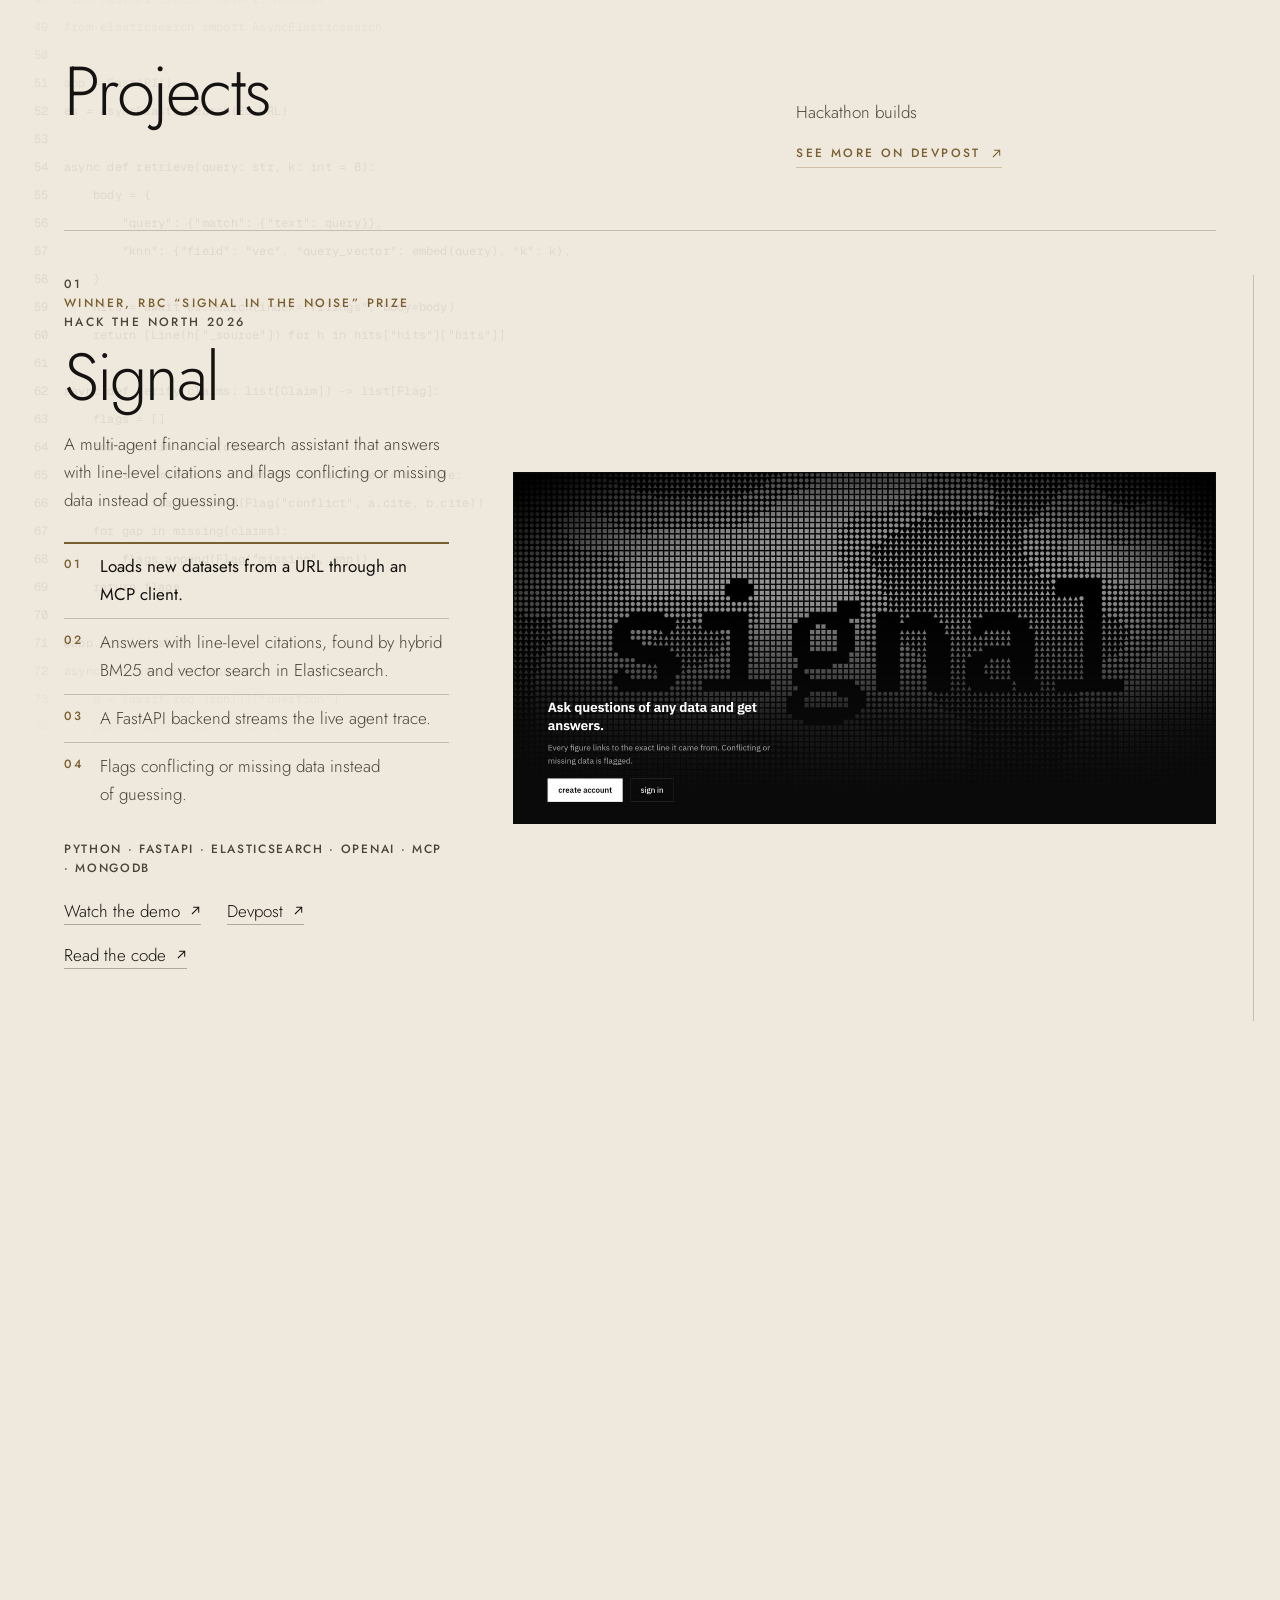
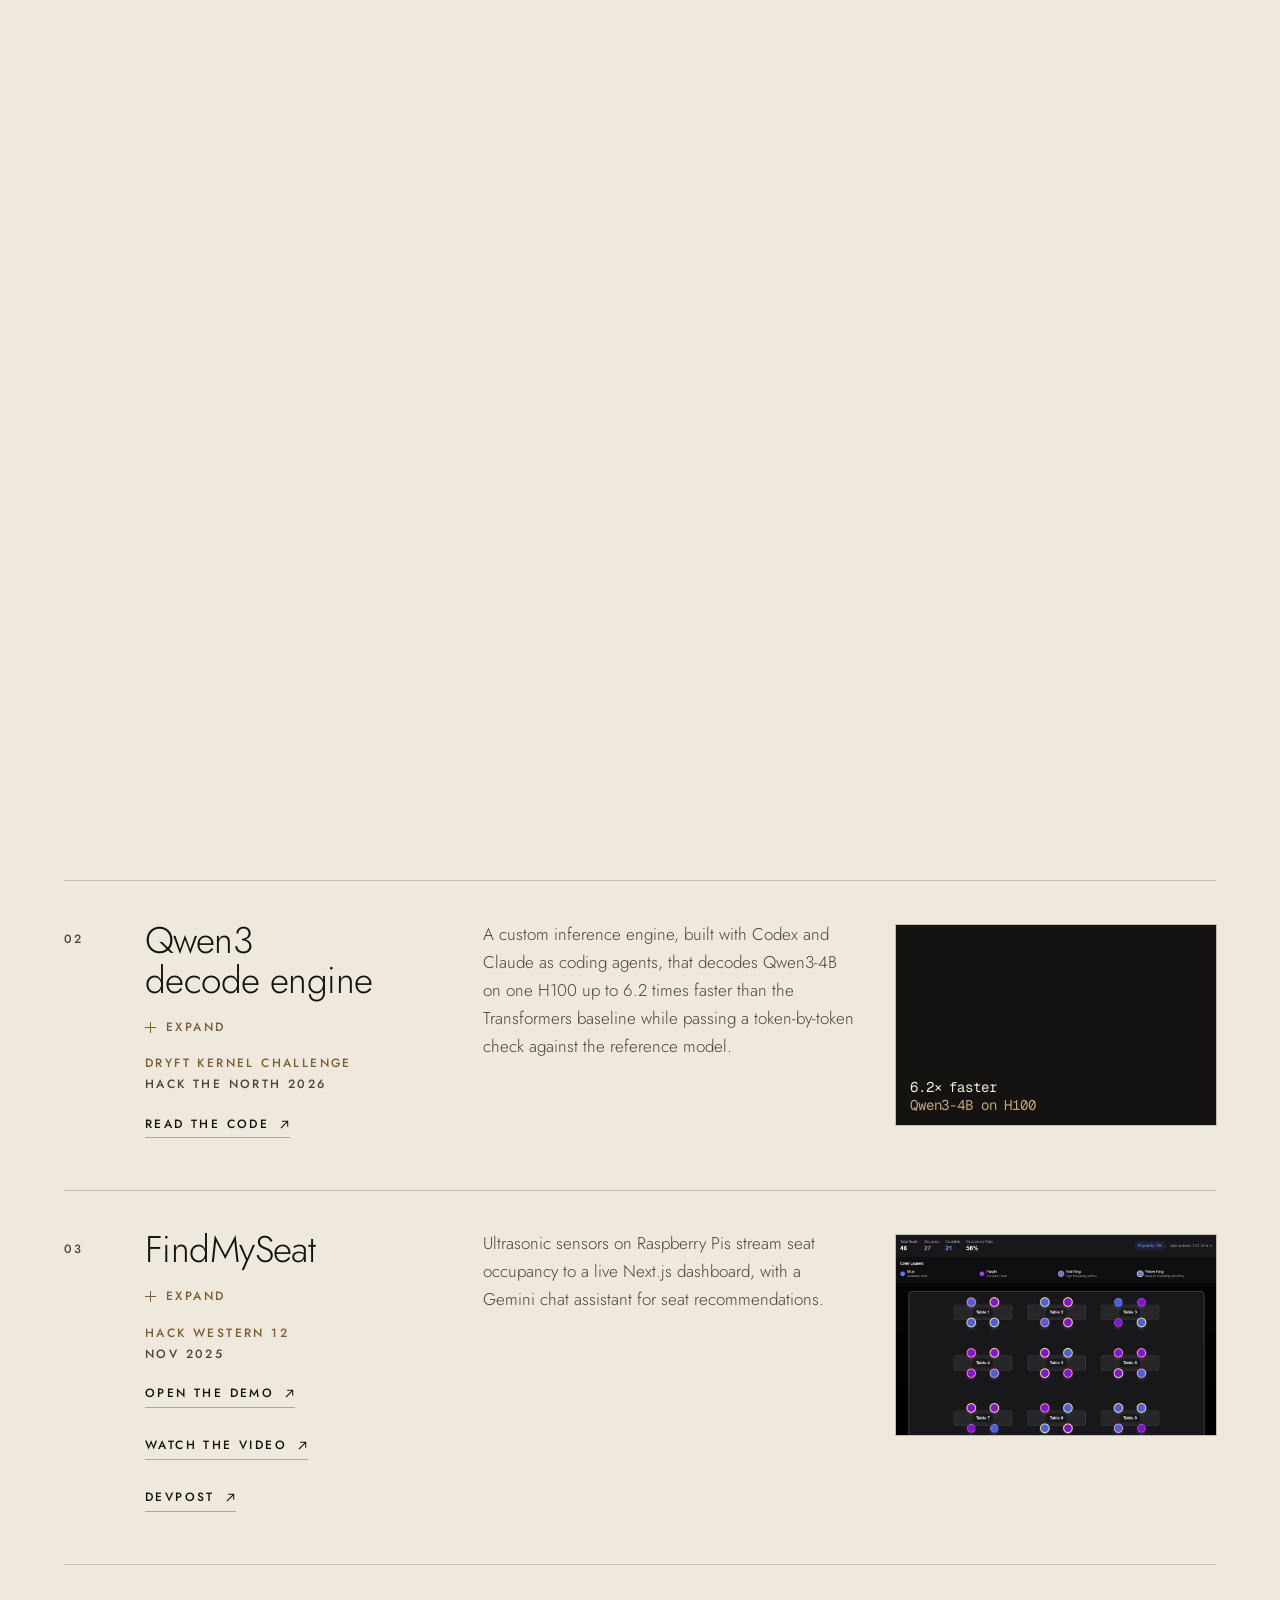
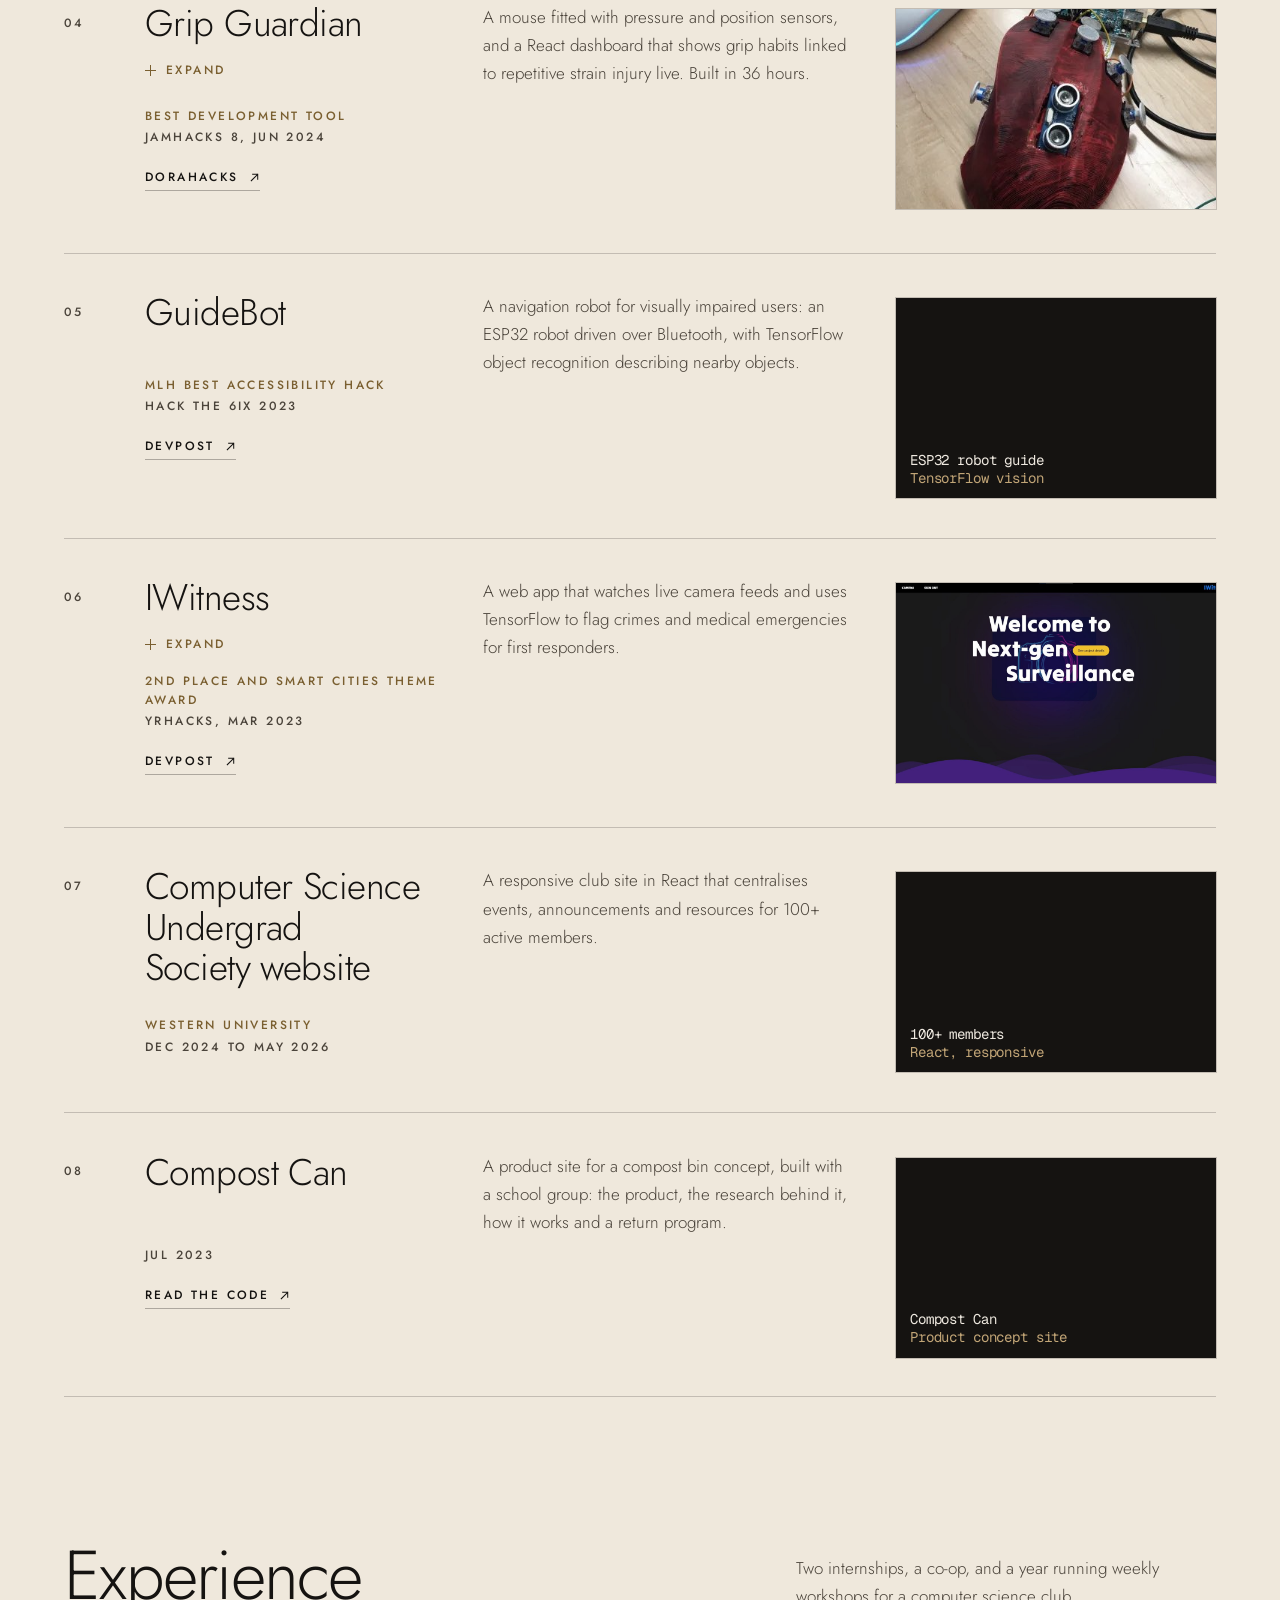
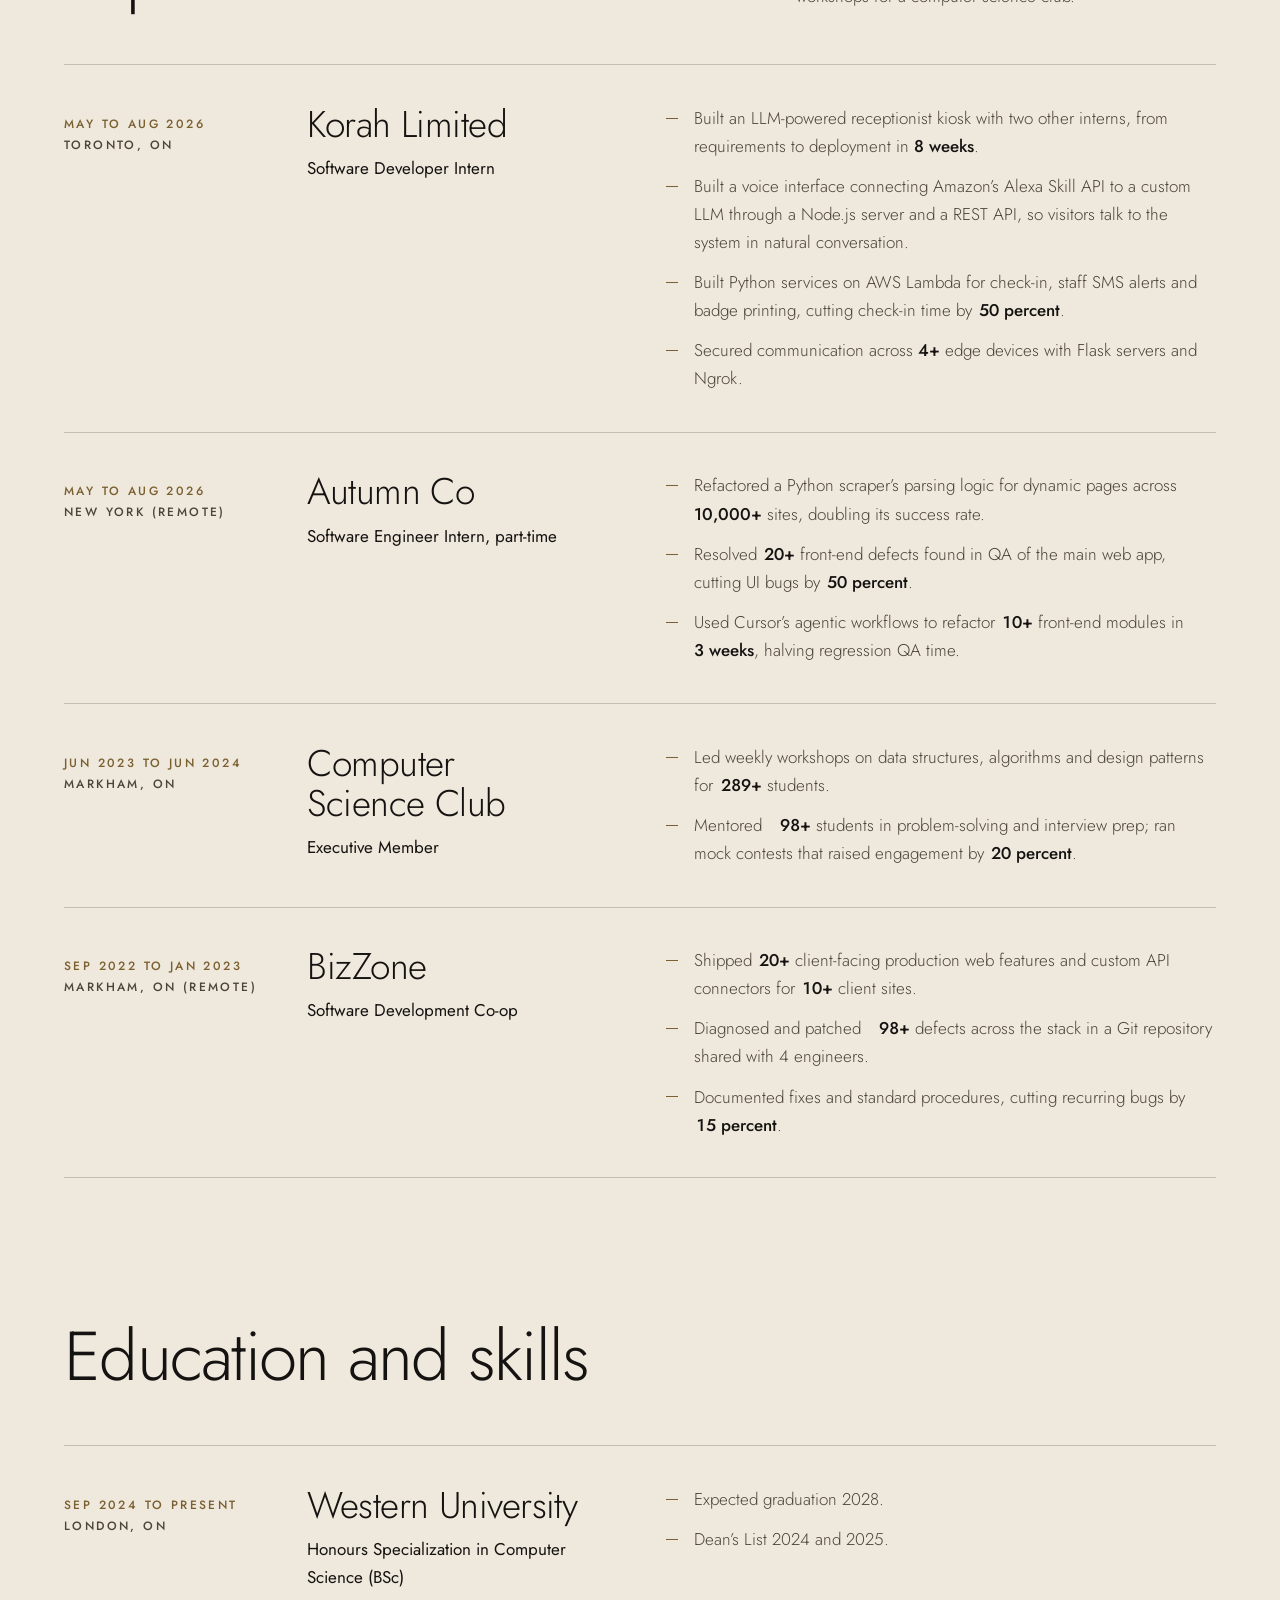
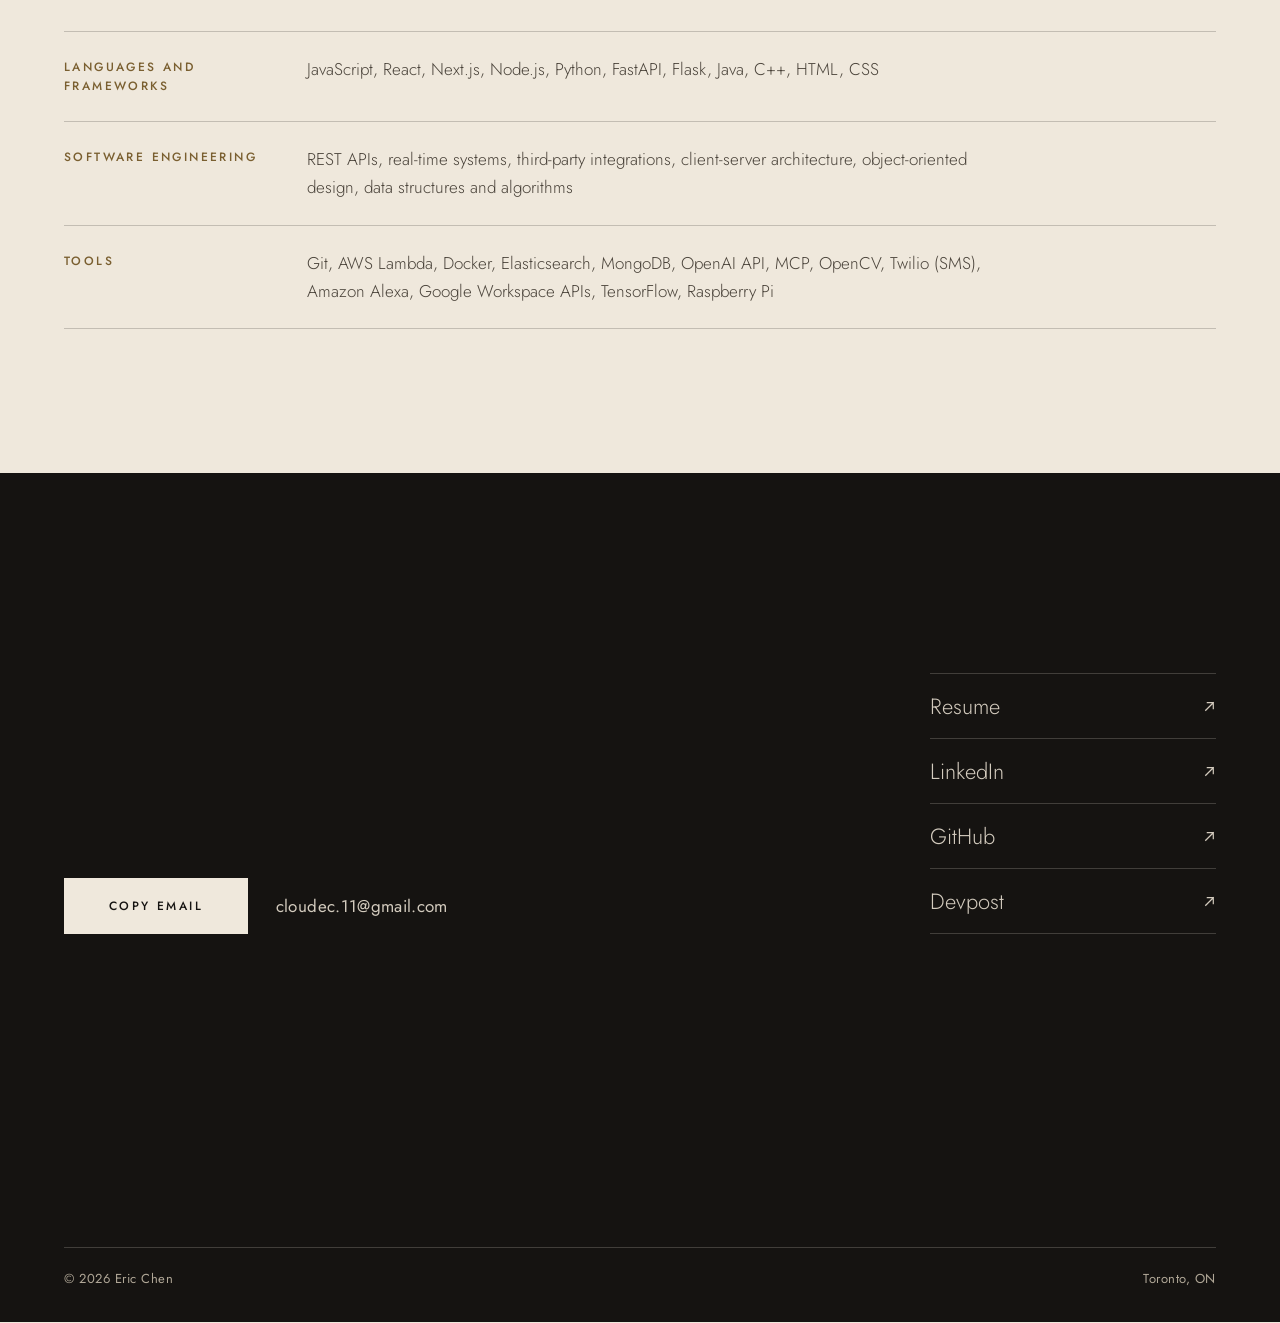
==== commit e36db80a: "colour adjustments and overhaul of animations" ====
--- a/index.html
+++ b/index.html
@@ -32,17 +32,21 @@
 <a class="skip" href="#main">Skip to content</a>
 
 <svg class="sprite" aria-hidden="true" focusable="false" width="0" height="0">
+  <symbol id="i-gh" viewBox="0 0 24 24"><path fill="currentColor" d="M12 .297c-6.63 0-12 5.373-12 12 0 5.303 3.438 9.8 8.205 11.385.6.113.82-.258.82-.577 0-.285-.01-1.04-.015-2.04-3.338.724-4.042-1.61-4.042-1.61C4.422 18.07 3.633 17.7 3.633 17.7c-1.087-.744.084-.729.084-.729 1.205.084 1.838 1.236 1.838 1.236 1.07 1.835 2.809 1.305 3.495.998.108-.776.417-1.305.76-1.605-2.665-.3-5.466-1.332-5.466-5.93 0-1.31.465-2.38 1.235-3.22-.135-.303-.54-1.523.105-3.176 0 0 1.005-.322 3.3 1.23.96-.267 1.98-.399 3-.405 1.02.006 2.04.138 3 .405 2.28-1.552 3.285-1.23 3.285-1.23.645 1.653.24 2.873.12 3.176.765.84 1.23 1.91 1.23 3.22 0 4.61-2.805 5.625-5.475 5.92.42.36.81 1.096.81 2.22 0 1.606-.015 2.896-.015 3.286 0 .315.21.69.825.57C20.565 22.092 24 17.592 24 12.297c0-6.627-5.373-12-12-12"/></symbol>
+  <symbol id="i-in" viewBox="0 0 24 24"><path fill="currentColor" d="M20.447 20.452h-3.554v-5.569c0-1.328-.027-3.037-1.852-3.037-1.853 0-2.136 1.445-2.136 2.939v5.667H9.351V9h3.414v1.561h.046c.477-.9 1.637-1.85 3.37-1.85 3.601 0 4.267 2.37 4.267 5.455v6.286zM5.337 7.433c-1.144 0-2.063-.926-2.063-2.065 0-1.138.92-2.063 2.063-2.063 1.14 0 2.064.925 2.064 2.063 0 1.139-.925 2.065-2.064 2.065zm1.782 13.019H3.555V9h3.564v11.452zM22.225 0H1.771C.792 0 0 .774 0 1.729v20.542C0 23.227.792 24 1.771 24h20.451C23.2 24 24 23.227 24 22.271V1.729C24 .774 23.2 0 22.222 0h.003z"/></symbol>
   <symbol id="i-out" viewBox="0 0 12 12"><path d="M2.5 9.5l7-7M4 2.5h5.5V8" fill="none" stroke="currentColor" stroke-width="1.1" stroke-linecap="square"/></symbol>
 </svg>
 
 <header class="nav">
   <div class="wrap nav-row">
-    <a class="mark k" href="#top" aria-label="Eric Chen, back to top">Eric Chen</a>
+    <div class="nav-id k">
+      <a class="mark" href="#top" aria-label="Eric Chen, back to top">Eric Chen</a>
+      <a class="nav-cv" href="assets/Eric-Chen-Resume.pdf" target="_blank" rel="noopener">Resume<svg class="ico" aria-hidden="true"><use href="#i-out"/></svg></a>
+    </div>
     <nav aria-label="Sections">
       <ul class="k">
         <li class="nav-wide"><a href="#projects">Projects</a></li>
         <li class="nav-wide"><a href="#experience">Experience</a></li>
-        <li><a href="assets/Eric-Chen-Resume.pdf" target="_blank" rel="noopener">Resume</a></li>
         <li><a href="#contact">Contact</a></li>
       </ul>
     </nav>
@@ -59,19 +63,26 @@
     <div class="hero-field" aria-hidden="true"><canvas></canvas></div>
   </div>
   <div class="wrap hero-row" data-enter>
-    <h1 id="hero-title">Software developer for AI tools and full&#8209;stack apps</h1>
+    <div class="hero-lead">
+      <h1 id="hero-title">Software developer for AI tools and full&#8209;stack apps</h1>
+      <p class="hero-status k"><i class="pulse" aria-hidden="true"></i>Looking for Fall 2027 co-op roles</p>
+    </div>
     <div class="hero-side">
-      <p>I build full-stack apps and AI tools, most recently LLM agents and retrieval systems. Looking for Fall 2027 co-op roles.</p>
+      <p>I build full-stack apps and AI tools, most recently LLM agents and retrieval systems.</p>
       <p class="fact k"><span>Winner of</span> RBC prize, Hack&nbsp;the&nbsp;North&nbsp;2026</p>
-      <a class="btn" href="mailto:cloudec.11@gmail.com" data-magnet data-copy><span>Email Eric</span></a>
-      <p class="hero-more"><a class="tlink k" href="assets/Eric-Chen-Resume.pdf" target="_blank" rel="noopener">Resume (PDF)<svg class="ico" aria-hidden="true"><use href="#i-out"/></svg></a><span class="hero-mail">cloudec.11@gmail.com</span></p>
+      <div class="hero-actions">
+        <a class="btn" href="mailto:cloudec.11@gmail.com" data-magnet data-copy><span>Email Eric</span></a>
+        <a class="btn btn-line" href="https://github.com/cloudec11" target="_blank" rel="noopener" data-magnet><svg aria-hidden="true"><use href="#i-gh"/></svg><span class="btn-lbl">GitHub</span></a>
+        <a class="btn btn-line" href="https://www.linkedin.com/in/eric-chen11" target="_blank" rel="noopener" data-magnet><svg aria-hidden="true"><use href="#i-in"/></svg><span class="btn-lbl">LinkedIn</span></a>
+      </div>
+      <p class="hero-more"><span class="hero-mail">cloudec.11@gmail.com</span></p>
     </div>
   </div>
 </section>
 
-<section class="sdlc" aria-label="How I take software from plan to shipped">
+<section class="sdlc" aria-label="How I take a project from plan to shipped">
   <div class="sdlc-pin">
-    <svg class="sdlc-svg" viewBox="0 0 1000 560" role="img" aria-label="The software development lifecycle: plan, design, build, test and deploy, ending with a laptop that turns into a finished app">
+    <svg class="sdlc-svg" viewBox="0 0 1000 560" role="img" aria-label="How my projects go from plan to shipped: planning Signal at Hack the North, designing the FindMySeat seat map, building the Signal agents, testing every project, deploying for demo day, and a laptop that turns into a dashboard of what has shipped">
       <g class="tl">
       <line class="tl-base" x1="100" y1="78" x2="900" y2="78"/>
       <line class="tl-fill" x1="100" y1="78" x2="900" y2="78" pathLength="1"/>
@@ -83,87 +94,108 @@
       <g class="tl-stop" data-i="5"><circle cx="900" cy="78" r="5"/><text x="900" y="54" text-anchor="middle">Ship</text></g>
       </g>
       <g class="layer" data-r="0 .15">
-      <text class="mono soft" x="190" y="176" data-k="fade" data-a="0.00 0.15">todo</text>
-      <rect class="ln" x="180" y="190" width="180" height="300" rx="6" pathLength="1" data-k="draw" data-a="0.00 0.25"/>
-      <text class="mono soft" x="420" y="176" data-k="fade" data-a="0.06 0.21">doing</text>
-      <rect class="ln" x="410" y="190" width="180" height="300" rx="6" pathLength="1" data-k="draw" data-a="0.06 0.31"/>
-      <text class="mono soft" x="650" y="176" data-k="fade" data-a="0.12 0.27">done</text>
-      <rect class="ln" x="640" y="190" width="180" height="300" rx="6" pathLength="1" data-k="draw" data-a="0.12 0.37"/>
-      <g data-k="move" data-dx="460" data-a="0.30 0.52"><rect class="card" x="190" y="206" width="160" height="36" rx="5"/><rect class="bar" x="204" y="217" width="90" height="5" rx="2"/><rect class="bar soft" x="204" y="228" width="60" height="4" rx="2"/></g>
-      <g data-k="move" data-dx="460" data-a="0.44 0.66"><rect class="card" x="190" y="256" width="160" height="36" rx="5"/><rect class="bar" x="204" y="267" width="102" height="5" rx="2"/><rect class="bar soft" x="204" y="278" width="54" height="4" rx="2"/></g>
-      <g data-k="move" data-dx="460" data-a="0.58 0.80"><rect class="card" x="190" y="306" width="160" height="36" rx="5"/><rect class="bar" x="204" y="317" width="114" height="5" rx="2"/><rect class="bar soft" x="204" y="328" width="48" height="4" rx="2"/></g>
-      <g data-k="move" data-dx="460" data-a="0.72 0.94"><rect class="card" x="190" y="356" width="160" height="36" rx="5"/><rect class="bar" x="204" y="367" width="126" height="5" rx="2"/><rect class="bar soft" x="204" y="378" width="42" height="4" rx="2"/></g>
+      <text class="mono cap" x="200" y="146" data-k="fade" data-a="0 .12">signal / hack the north 2026</text>
+      <text class="mono soft" x="190" y="186" data-k="fade" data-a="0.00 0.15">todo</text>
+      <rect class="ln" x="180" y="200" width="180" height="300" rx="6" pathLength="1" data-k="draw" data-a="0.00 0.25"/>
+      <text class="mono soft" x="420" y="186" data-k="fade" data-a="0.06 0.21">doing</text>
+      <rect class="ln" x="410" y="200" width="180" height="300" rx="6" pathLength="1" data-k="draw" data-a="0.06 0.31"/>
+      <text class="mono soft" x="650" y="186" data-k="fade" data-a="0.12 0.27">done</text>
+      <rect class="ln" x="640" y="200" width="180" height="300" rx="6" pathLength="1" data-k="draw" data-a="0.12 0.37"/>
+      <g data-k="move" data-dx="460" data-a="0.30 0.52"><rect class="card" x="190" y="216" width="160" height="38" rx="5"/><rect class="bar g" x="202" y="224" width="3" height="22" rx="1.5"/><text class="mono card-t" x="214" y="240">MCP data loader</text></g>
+      <g data-k="move" data-dx="460" data-a="0.44 0.66"><rect class="card" x="190" y="268" width="160" height="38" rx="5"/><rect class="bar g" x="202" y="276" width="3" height="22" rx="1.5"/><text class="mono card-t" x="214" y="292">BM25 + vectors</text></g>
+      <g data-k="move" data-dx="460" data-a="0.58 0.80"><rect class="card" x="190" y="320" width="160" height="38" rx="5"/><rect class="bar g" x="202" y="328" width="3" height="22" rx="1.5"/><text class="mono card-t" x="214" y="344">agent trace</text></g>
+      <g data-k="move" data-dx="460" data-a="0.72 0.94"><rect class="card" x="190" y="372" width="160" height="38" rx="5"/><rect class="bar g" x="202" y="380" width="3" height="22" rx="1.5"/><text class="mono card-t" x="214" y="396">conflict flags</text></g>
       </g>
       <g class="layer" data-r=".15 .30">
+      <text class="mono cap" x="200" y="146" data-k="fade" data-a="0 .12">findmyseat / seat map</text>
       <rect class="ln" x="200" y="170" width="600" height="340" rx="6" pathLength="1" data-k="draw" data-a="0 .3"/>
       <line class="ln" x1="200" y1="210" x2="800" y2="210" pathLength="1" data-k="draw" data-a=".2 .4"/>
       <circle class="dot" cx="222" cy="190" r="5" data-k="fade" data-a="0.30 0.40"/>
       <circle class="dot" cx="240" cy="190" r="5" data-k="fade" data-a="0.34 0.44"/>
       <circle class="dot" cx="258" cy="190" r="5" data-k="fade" data-a="0.38 0.48"/>
-      <rect class="ln" x="200" y="210" width="130" height="300" rx="6" pathLength="1" data-k="draw" data-a=".35 .55"/>
-      <line class="ln soft" x1="220" y1="240" x2="300" y2="240" pathLength="1" data-k="draw" data-a="0.45 0.55"/>
-      <line class="ln soft" x1="220" y1="270" x2="292" y2="270" pathLength="1" data-k="draw" data-a="0.49 0.59"/>
-      <line class="ln soft" x1="220" y1="300" x2="284" y2="300" pathLength="1" data-k="draw" data-a="0.53 0.63"/>
-      <line class="ln soft" x1="220" y1="330" x2="276" y2="330" pathLength="1" data-k="draw" data-a="0.57 0.67"/>
-      <line class="ln soft" x1="220" y1="360" x2="268" y2="360" pathLength="1" data-k="draw" data-a="0.61 0.71"/>
-      <rect class="ln" x="360" y="240" width="200" height="110" rx="6" pathLength="1" data-k="draw" data-a=".5 .7"/>
-      <rect class="ln" x="580" y="240" width="190" height="110" rx="6" pathLength="1" data-k="draw" data-a=".58 .78"/>
-      <rect class="ln" x="360" y="372" width="410" height="110" rx="6" pathLength="1" data-k="draw" data-a=".66 .9"/>
+      <rect class="ln" x="250" y="272" width="100" height="40" rx="6" pathLength="1" data-k="draw" data-a="0.35 0.50"/>
+      <circle class="seat on" cx="275" cy="250" r="8" data-k="pop" data-a="0.47 0.55"/>
+      <circle class="seat" cx="325" cy="250" r="8" data-k="pop" data-a="0.50 0.58"/>
+      <circle class="seat" cx="275" cy="334" r="8" data-k="pop" data-a="0.53 0.61"/>
+      <circle class="seat on" cx="325" cy="334" r="8" data-k="pop" data-a="0.56 0.64"/>
+      <rect class="ln" x="430" y="272" width="100" height="40" rx="6" pathLength="1" data-k="draw" data-a="0.42 0.57"/>
+      <circle class="seat" cx="455" cy="250" r="8" data-k="pop" data-a="0.54 0.62"/>
+      <circle class="seat" cx="505" cy="250" r="8" data-k="pop" data-a="0.57 0.65"/>
+      <circle class="seat on" cx="455" cy="334" r="8" data-k="pop" data-a="0.60 0.68"/>
+      <circle class="seat" cx="505" cy="334" r="8" data-k="pop" data-a="0.63 0.71"/>
+      <rect class="ln" x="610" y="272" width="100" height="40" rx="6" pathLength="1" data-k="draw" data-a="0.49 0.64"/>
+      <circle class="seat" cx="635" cy="250" r="8" data-k="pop" data-a="0.61 0.69"/>
+      <circle class="seat on" cx="685" cy="250" r="8" data-k="pop" data-a="0.64 0.72"/>
+      <circle class="seat" cx="635" cy="334" r="8" data-k="pop" data-a="0.67 0.75"/>
+      <circle class="seat" cx="685" cy="334" r="8" data-k="pop" data-a="0.70 0.78"/>
+      <rect class="ln" x="250" y="402" width="100" height="40" rx="6" pathLength="1" data-k="draw" data-a="0.56 0.71"/>
+      <circle class="seat on" cx="275" cy="380" r="8" data-k="pop" data-a="0.68 0.76"/>
+      <circle class="seat" cx="325" cy="380" r="8" data-k="pop" data-a="0.71 0.79"/>
+      <circle class="seat" cx="275" cy="464" r="8" data-k="pop" data-a="0.74 0.82"/>
+      <circle class="seat on" cx="325" cy="464" r="8" data-k="pop" data-a="0.77 0.85"/>
+      <rect class="ln" x="430" y="402" width="100" height="40" rx="6" pathLength="1" data-k="draw" data-a="0.63 0.78"/>
+      <circle class="seat" cx="455" cy="380" r="8" data-k="pop" data-a="0.75 0.83"/>
+      <circle class="seat" cx="505" cy="380" r="8" data-k="pop" data-a="0.78 0.86"/>
+      <circle class="seat on" cx="455" cy="464" r="8" data-k="pop" data-a="0.81 0.89"/>
+      <circle class="seat" cx="505" cy="464" r="8" data-k="pop" data-a="0.84 0.92"/>
+      <rect class="ln" x="610" y="402" width="100" height="40" rx="6" pathLength="1" data-k="draw" data-a="0.70 0.85"/>
+      <circle class="seat" cx="635" cy="380" r="8" data-k="pop" data-a="0.82 0.90"/>
+      <circle class="seat on" cx="685" cy="380" r="8" data-k="pop" data-a="0.85 0.93"/>
+      <circle class="seat" cx="635" cy="464" r="8" data-k="pop" data-a="0.88 0.96"/>
+      <circle class="seat" cx="685" cy="464" r="8" data-k="pop" data-a="0.91 0.99"/>
       </g>
       <g class="layer" data-r=".30 .45">
-      <rect class="editor" x="200" y="170" width="600" height="340" rx="8" data-k="fade" data-a="0 .15"/>
-      <circle class="dot-d" cx="222" cy="190" r="5" data-k="fade" data-a="0 .15"/>
-      <circle class="dot-d" cx="240" cy="190" r="5" data-k="fade" data-a="0 .15"/>
-      <circle class="dot-d" cx="258" cy="190" r="5" data-k="fade" data-a="0 .15"/>
-      <text class="gutter" x="236" y="220" text-anchor="end" data-k="fade" data-a="0.12 0.16">1</text>
-      <rect class="code c" x="256" y="214" width="180" height="7" rx="3" data-k="grow" data-a="0.12 0.20"/>
-      <text class="gutter" x="236" y="241" text-anchor="end" data-k="fade" data-a="0.18 0.22">2</text>
-      <rect class="code c" x="256" y="235" width="120" height="7" rx="3" data-k="grow" data-a="0.18 0.26"/>
-      <text class="gutter" x="236" y="262" text-anchor="end" data-k="fade" data-a="0.24 0.28">3</text>
-      <text class="gutter" x="236" y="283" text-anchor="end" data-k="fade" data-a="0.30 0.34">4</text>
-      <rect class="code g" x="256" y="277" width="240" height="7" rx="3" data-k="grow" data-a="0.30 0.38"/>
-      <text class="gutter" x="236" y="304" text-anchor="end" data-k="fade" data-a="0.36 0.40">5</text>
-      <rect class="code c" x="284" y="298" width="200" height="7" rx="3" data-k="grow" data-a="0.36 0.44"/>
-      <text class="gutter" x="236" y="325" text-anchor="end" data-k="fade" data-a="0.42 0.46">6</text>
-      <rect class="code g" x="284" y="319" width="150" height="7" rx="3" data-k="grow" data-a="0.42 0.50"/>
-      <text class="gutter" x="236" y="346" text-anchor="end" data-k="fade" data-a="0.48 0.52">7</text>
-      <rect class="code c" x="312" y="340" width="260" height="7" rx="3" data-k="grow" data-a="0.48 0.56"/>
-      <text class="gutter" x="236" y="367" text-anchor="end" data-k="fade" data-a="0.54 0.58">8</text>
-      <rect class="code c" x="312" y="361" width="110" height="7" rx="3" data-k="grow" data-a="0.54 0.62"/>
-      <text class="gutter" x="236" y="388" text-anchor="end" data-k="fade" data-a="0.60 0.64">9</text>
-      <rect class="code g" x="284" y="382" width="90" height="7" rx="3" data-k="grow" data-a="0.60 0.68"/>
-      <text class="gutter" x="236" y="409" text-anchor="end" data-k="fade" data-a="0.66 0.70">10</text>
-      <text class="gutter" x="236" y="430" text-anchor="end" data-k="fade" data-a="0.72 0.76">11</text>
-      <rect class="code c" x="256" y="424" width="210" height="7" rx="3" data-k="grow" data-a="0.72 0.80"/>
-      <text class="gutter" x="236" y="451" text-anchor="end" data-k="fade" data-a="0.78 0.82">12</text>
-      <rect class="code c" x="284" y="445" width="170" height="7" rx="3" data-k="grow" data-a="0.78 0.86"/>
-      <text class="gutter" x="236" y="472" text-anchor="end" data-k="fade" data-a="0.84 0.88">13</text>
-      <rect class="code g" x="256" y="466" width="60" height="7" rx="3" data-k="grow" data-a="0.84 0.92"/>
+      <text class="mono cap" x="200" y="146" data-k="fade" data-a="0 .12">signal / agents.py</text>
+      <rect class="editor" x="200" y="170" width="600" height="340" rx="8" data-k="fade" data-a="0 .12"/>
+      <circle class="dot-d" cx="222" cy="190" r="5" data-k="fade" data-a="0 .12"/>
+      <circle class="dot-d" cx="240" cy="190" r="5" data-k="fade" data-a="0 .12"/>
+      <circle class="dot-d" cx="258" cy="190" r="5" data-k="fade" data-a="0 .12"/>
+      <text class="gutter" x="236" y="226" text-anchor="end" data-k="fade" data-a="0.10 0.13">1</text>
+      <text class="code-t kw" x="252" y="226" xml:space="preserve" data-k="type" data-t="async def answer(question):" data-a="0.10 0.18"></text>
+      <text class="gutter" x="236" y="252" text-anchor="end" data-k="fade" data-a="0.18 0.21">2</text>
+      <text class="code-t" x="252" y="252" xml:space="preserve" data-k="type" data-t="    plan = await planner.run(question)" data-a="0.18 0.26"></text>
+      <text class="gutter" x="236" y="278" text-anchor="end" data-k="fade" data-a="0.26 0.29">3</text>
+      <text class="code-t" x="252" y="278" xml:space="preserve" data-k="type" data-t="    lines = await retrieve(plan, k=12)" data-a="0.26 0.34"></text>
+      <text class="gutter" x="236" y="304" text-anchor="end" data-k="fade" data-a="0.34 0.37">4</text>
+      <text class="code-t" x="252" y="304" xml:space="preserve" data-k="type" data-t="    draft = await writer.run(question, lines)" data-a="0.34 0.42"></text>
+      <text class="gutter" x="236" y="330" text-anchor="end" data-k="fade" data-a="0.42 0.45">5</text>
+      <text class="code-t" x="252" y="330" xml:space="preserve" data-k="type" data-t="    flags = verify(draft.claims, lines)" data-a="0.42 0.50"></text>
+      <text class="gutter" x="236" y="356" text-anchor="end" data-k="fade" data-a="0.50 0.53">6</text>
+      <text class="code-t" x="252" y="356" xml:space="preserve" data-k="type" data-t="    return cite(draft, lines, flags)" data-a="0.50 0.58"></text>
+      <text class="gutter" x="236" y="382" text-anchor="end" data-k="fade" data-a="0.58 0.61">7</text>
+      <text class="gutter" x="236" y="408" text-anchor="end" data-k="fade" data-a="0.66 0.69">8</text>
+      <text class="code-t kw" x="252" y="408" xml:space="preserve" data-k="type" data-t="def verify(claims, lines):" data-a="0.66 0.74"></text>
+      <text class="gutter" x="236" y="434" text-anchor="end" data-k="fade" data-a="0.74 0.77">9</text>
+      <text class="code-t c" x="252" y="434" xml:space="preserve" data-k="type" data-t="    # flag conflicts instead of guessing" data-a="0.74 0.82"></text>
+      <text class="gutter" x="236" y="460" text-anchor="end" data-k="fade" data-a="0.82 0.85">10</text>
+      <text class="code-t" x="252" y="460" xml:space="preserve" data-k="type" data-t="    return [c for c in claims if c.conflicts(lines)]" data-a="0.82 0.90"></text>
       </g>
       <g class="layer" data-r=".45 .58">
-      <g data-k="pop" data-a="0.08 0.16"><circle class="ck-ring" cx="270" cy="196" r="12"/><text class="mono" x="298" y="201">auth.login</text><line class="ln soft trail" x1="560" y1="196" x2="720" y2="196"/></g>
+      <text class="mono cap" x="200" y="146" data-k="fade" data-a="0 .12">pytest / all projects</text>
+      <g data-k="pop" data-a="0.08 0.16"><circle class="ck-ring" cx="270" cy="196" r="12"/><text class="mono" x="298" y="201">signal: every claim cites a line</text></g>
       <path class="ck" d="M263 196 l5 5 l10 -10" pathLength="1" data-k="draw" data-a="0.14 0.22"/>
-      <g data-k="pop" data-a="0.20 0.28"><circle class="ck-ring" cx="270" cy="242" r="12"/><text class="mono" x="298" y="247">api.create_order</text><line class="ln soft trail" x1="560" y1="242" x2="720" y2="242"/></g>
+      <g data-k="pop" data-a="0.20 0.28"><circle class="ck-ring" cx="270" cy="242" r="12"/><text class="mono" x="298" y="247">signal: flags conflicting figures</text></g>
       <path class="ck" d="M263 242 l5 5 l10 -10" pathLength="1" data-k="draw" data-a="0.26 0.34"/>
-      <g data-k="pop" data-a="0.32 0.40"><circle class="ck-ring" cx="270" cy="288" r="12"/><text class="mono" x="298" y="293">db.migrate</text><line class="ln soft trail" x1="560" y1="288" x2="720" y2="288"/></g>
+      <g data-k="pop" data-a="0.32 0.40"><circle class="ck-ring" cx="270" cy="288" r="12"/><text class="mono" x="298" y="293">qwen3: tokens match reference</text></g>
       <path class="ck" d="M263 288 l5 5 l10 -10" pathLength="1" data-k="draw" data-a="0.38 0.46"/>
-      <g data-k="pop" data-a="0.44 0.52"><circle class="ck-ring" cx="270" cy="334" r="12"/><text class="mono" x="298" y="339">ui.render_dashboard</text><line class="ln soft trail" x1="560" y1="334" x2="720" y2="334"/></g>
+      <g data-k="pop" data-a="0.44 0.52"><circle class="ck-ring" cx="270" cy="334" r="12"/><text class="mono" x="298" y="339">findmyseat: seat stream is live</text></g>
       <path class="ck" d="M263 334 l5 5 l10 -10" pathLength="1" data-k="draw" data-a="0.50 0.58"/>
-      <g data-k="pop" data-a="0.56 0.64"><circle class="ck-ring" cx="270" cy="380" r="12"/><text class="mono" x="298" y="385">search.rank_results</text><line class="ln soft trail" x1="560" y1="380" x2="720" y2="380"/></g>
+      <g data-k="pop" data-a="0.56 0.64"><circle class="ck-ring" cx="270" cy="380" r="12"/><text class="mono" x="298" y="385">iwitness: alert fires on a fall</text></g>
       <path class="ck" d="M263 380 l5 5 l10 -10" pathLength="1" data-k="draw" data-a="0.62 0.70"/>
-      <g data-k="pop" data-a="0.68 0.76"><circle class="ck-ring" cx="270" cy="426" r="12"/><text class="mono" x="298" y="431">e2e.checkout</text><line class="ln soft trail" x1="560" y1="426" x2="720" y2="426"/></g>
+      <g data-k="pop" data-a="0.68 0.76"><circle class="ck-ring" cx="270" cy="426" r="12"/><text class="mono" x="298" y="431">csus: renders at 375px</text></g>
       <path class="ck" d="M263 426 l5 5 l10 -10" pathLength="1" data-k="draw" data-a="0.74 0.82"/>
       <text class="mono gold" x="270" y="490" data-k="fade" data-a=".86 .96">6 passed in 1.8s</text>
       </g>
       <g class="layer" data-r=".58 .70">
+      <text class="mono cap" x="200" y="146" data-k="fade" data-a="0 .12">deploy / demo day</text>
       <line class="ln" x1="220" y1="330" x2="780" y2="330" pathLength="1" data-k="draw" data-a="0 .5"/>
       <g data-k="pop" data-a="0.00 0.10"><circle class="node" cx="220" cy="330" r="14"/><text class="mono soft" x="220" y="380" text-anchor="middle">commit</text></g>
       <g data-k="pop" data-a="0.11 0.21"><circle class="node" cx="360" cy="330" r="14"/><text class="mono soft" x="360" y="380" text-anchor="middle">build</text></g>
       <g data-k="pop" data-a="0.22 0.32"><circle class="node" cx="500" cy="330" r="14"/><text class="mono soft" x="500" y="380" text-anchor="middle">test</text></g>
       <g data-k="pop" data-a="0.33 0.43"><circle class="node" cx="640" cy="330" r="14"/><text class="mono soft" x="640" y="380" text-anchor="middle">deploy</text></g>
-      <g data-k="pop" data-a="0.44 0.54"><circle class="node" cx="780" cy="330" r="14"/><text class="mono soft" x="780" y="380" text-anchor="middle">live</text></g>
+      <g data-k="pop" data-a="0.44 0.54"><circle class="node" cx="780" cy="330" r="14"/><text class="mono soft" x="780" y="380" text-anchor="middle">demo</text></g>
       <circle class="packet" cx="220" cy="330" r="7" data-k="move" data-dx="560" data-a=".2 .9"/>
-      <text class="mono gold" x="780" y="280" text-anchor="middle" data-k="pop" data-a=".88 1">v1.0 live</text>
+      <text class="mono gold" x="780" y="280" text-anchor="middle" data-k="pop" data-a=".88 1">RBC prize, HTN 2026</text>
       </g>
       <g class="layer laptop" data-r=".70 .82">
       <rect class="ln" x="320" y="200" width="360" height="220" rx="10" pathLength="1" data-k="draw" data-a="0 .35"/>
@@ -172,29 +204,32 @@
       <text class="logo" x="500" y="330" text-anchor="middle" data-k="pop" data-a=".5 .75">&lt;/&gt;</text>
       </g>
       <g class="layer" data-r=".82 1" data-final="1">
-      <g class="app" data-k="zoom" data-from=".5625" data-a="0 .45">
+      <g class="app" data-k="zoom" data-from=".525" data-a="0 .45">
       <rect class="app-win" x="180" y="114" width="640" height="392" rx="10"/>
       <line class="ln soft" x1="180" y1="146" x2="820" y2="146"/>
       <circle class="dot" cx="200" cy="130" r="4"/>
       <circle class="dot" cx="216" cy="130" r="4"/>
       <circle class="dot" cx="232" cy="130" r="4"/>
+      <text class="mono soft" x="500" y="135" text-anchor="middle">eric-chen.ca / shipped</text>
       <rect class="side" x="180" y="146" width="130" height="360"/>
-      <rect class="bar soft" x="200" y="172" width="80" height="6" rx="3" data-k="grow" data-a="0.40 0.50"/>
-      <rect class="bar g" x="200" y="200" width="74" height="6" rx="3" data-k="grow" data-a="0.44 0.54"/>
-      <rect class="bar soft" x="200" y="228" width="68" height="6" rx="3" data-k="grow" data-a="0.48 0.58"/>
-      <rect class="bar soft" x="200" y="256" width="62" height="6" rx="3" data-k="grow" data-a="0.52 0.62"/>
-      <rect class="bar soft" x="200" y="284" width="56" height="6" rx="3" data-k="grow" data-a="0.56 0.66"/>
-      <g data-k="pop" data-a="0.45 0.57"><rect class="kpi" x="330" y="164" width="150" height="70" rx="6"/><text class="mono num" x="344" y="200">99.9%</text><text class="mono soft" x="344" y="220">uptime</text></g>
-      <g data-k="pop" data-a="0.52 0.64"><rect class="kpi" x="490" y="164" width="150" height="70" rx="6"/><text class="mono num" x="504" y="200">1.2k</text><text class="mono soft" x="504" y="220">users</text></g>
-      <g data-k="pop" data-a="0.59 0.71"><rect class="kpi" x="650" y="164" width="150" height="70" rx="6"/><text class="mono num" x="664" y="200">38 ms</text><text class="mono soft" x="664" y="220">p95</text></g>
+      <text class="mono side-t g" x="198" y="180" data-k="fade" data-a="0.40 0.50">Signal</text>
+      <text class="mono side-t" x="198" y="210" data-k="fade" data-a="0.44 0.54">Qwen3</text>
+      <text class="mono side-t" x="198" y="240" data-k="fade" data-a="0.48 0.58">FindMySeat</text>
+      <text class="mono side-t" x="198" y="270" data-k="fade" data-a="0.52 0.62">IWitness</text>
+      <text class="mono side-t" x="198" y="300" data-k="fade" data-a="0.56 0.66">Grip Guardian</text>
+      <g data-k="pop" data-a="0.45 0.57"><rect class="kpi" x="330" y="164" width="150" height="70" rx="6"/><text class="mono num" x="344" y="200">6.2x</text><text class="mono soft" x="344" y="220">faster decode</text></g>
+      <g data-k="pop" data-a="0.52 0.64"><rect class="kpi" x="490" y="164" width="150" height="70" rx="6"/><text class="mono num" x="504" y="200">1st</text><text class="mono soft" x="504" y="220">RBC prize, HTN</text></g>
+      <g data-k="pop" data-a="0.59 0.71"><rect class="kpi" x="650" y="164" width="150" height="70" rx="6"/><text class="mono num" x="664" y="200">100+</text><text class="mono soft" x="664" y="220">CSUS members</text></g>
       <rect class="kpi" x="330" y="250" width="470" height="150" rx="6" data-k="fade" data-a=".55 .65"/>
-      <polyline class="chart" points="345,380 400,360 450,368 500,330 550,340 600,300 650,312 700,276 760,284 785,262" pathLength="1" data-k="draw" data-a=".6 .85"/>
-      <g data-k="pop" data-a="0.70 0.80"><rect class="bar soft" x="330" y="420" width="200" height="6" rx="3"/><rect class="bar" x="560" y="420" width="120" height="6" rx="3"/><rect class="bar g" x="740" y="420" width="50" height="6" rx="3"/></g>
-      <g data-k="pop" data-a="0.78 0.88"><rect class="bar soft" x="330" y="446" width="200" height="6" rx="3"/><rect class="bar" x="560" y="446" width="100" height="6" rx="3"/><rect class="bar g" x="740" y="446" width="50" height="6" rx="3"/></g>
-      <g data-k="pop" data-a="0.86 0.96"><rect class="bar soft" x="330" y="472" width="200" height="6" rx="3"/><rect class="bar" x="560" y="472" width="80" height="6" rx="3"/><rect class="bar g" x="740" y="472" width="50" height="6" rx="3"/></g>
+      <text class="mono soft" x="346" y="274" data-k="fade" data-a=".58 .68">tokens/s, Qwen3-4B on one H100</text>
+      <polyline class="chart" points="345,385 400,378 450,370 500,350 550,342 600,318 650,306 700,284 760,272 785,262" pathLength="1" data-k="draw" data-a=".6 .85"/>
+      <g data-k="pop" data-a="0.70 0.80"><text class="mono" x="330" y="428">signal</text><rect class="bar soft" x="470" y="422" width="220" height="6" rx="3"/><text class="mono gold" x="800" y="428" text-anchor="end">RBC prize</text></g>
+      <g data-k="pop" data-a="0.78 0.88"><text class="mono" x="330" y="454">findmyseat</text><rect class="bar soft" x="470" y="448" width="190" height="6" rx="3"/><text class="mono gold" x="800" y="454" text-anchor="end">live demo</text></g>
+      <g data-k="pop" data-a="0.86 0.96"><text class="mono" x="330" y="480">iwitness</text><rect class="bar soft" x="470" y="474" width="160" height="6" rx="3"/><text class="mono gold" x="800" y="480" text-anchor="end">2nd place</text></g>
       </g>
       </g>
     </svg>
+    <button class="sdlc-replay k" type="button" hidden>Replay</button>
   </div>
 </section>
 
--- a/assets/site.css
+++ b/assets/site.css
@@ -219,6 +219,18 @@
 }
 .nav li a:hover, .nav li a:focus-visible, .mark:hover { background-size: 100% 1px; }
 .nav-row > nav { margin-left: auto; }
+/* Name and resume share the left: the resume is a document, not a place on this page */
+.nav-id { display: flex; align-items: center; }
+.nav-cv {
+  display: inline-flex; align-items: center; gap: 7px; min-height: 44px;
+  margin-left: 18px; padding-left: 18px; position: relative;
+  color: var(--gold);
+  background: linear-gradient(currentColor, currentColor) 18px calc(50% + 13px) / 0 1px no-repeat;
+  transition: background-size .45s var(--out);
+}
+.nav-cv::before { content: ""; position: absolute; left: 0; top: 50%; height: 14px; width: 1px; margin-top: -7px; background: var(--line); }
+.nav-cv:hover, .nav-cv:focus-visible { background-size: calc(100% - 18px) 1px; }
+.nav-cv:hover .ico { transform: translate(2px, -2px); }
 
 /* Colour scheme picker (assets/theme.js): a swatch that opens a short list */
 .theme { position: relative; margin-left: clamp(16px, 2.4vw, 32px); }
@@ -390,10 +402,23 @@
 .hero-side > p:first-child { color: var(--soft); max-width: 38ch; }
 .fact { color: var(--gold); }
 .fact span { color: var(--soft); }
-.hero-side .btn { margin-top: 10px; }
+.hero-actions { display: flex; gap: 10px; margin-top: 10px; }
+/* GitHub and LinkedIn: outlined squares beside the copy button; the fill rises on hover */
+.btn-line { padding: 0; width: 56px; gap: 10px; color: var(--ink); }
+.btn-line::before { background: transparent; }
+.btn-line::after { background: var(--ink); }
+.btn-line:hover, .btn-line:focus-visible { color: var(--cream); }
+.btn-line svg { width: 18px; height: 18px; flex: none; }
+.btn-line .btn-lbl { position: absolute; width: 1px; height: 1px; overflow: hidden; clip-path: inset(50%); white-space: nowrap; }
+.hero-lead { display: flex; flex-direction: column; gap: clamp(16px, 2.4vh, 24px); }
+.hero-status { display: inline-flex; align-items: center; gap: 12px; color: var(--gold); }
+/* A slow pulse: the one live signal on the page */
+.pulse { position: relative; width: 8px; height: 8px; border-radius: 50%; background: var(--gold); flex: none; }
+.pulse::after { content: ""; position: absolute; inset: 0; border-radius: 50%; background: var(--gold); animation: pulse 2.4s var(--out) infinite; }
+@keyframes pulse { from { transform: scale(1); opacity: .6; } to { transform: scale(3.2); opacity: 0; } }
 
 [data-enter] > *, .hero-side > * { animation: rise 1.1s var(--out) backwards; }
-[data-enter] > h1 { animation-delay: .45s; }
+[data-enter] > .hero-lead { animation-delay: .45s; }
 .hero-side > :nth-child(1) { animation-delay: .6s; }
 .hero-side > :nth-child(2) { animation-delay: .7s; }
 .hero-side > :nth-child(3) { animation-delay: .8s; }
@@ -964,15 +989,16 @@
   body { font-size: 16.5px; }
   .nav-wide { display: none; }
   .nav ul { gap: 18px; }
-  .nav li a, .mark { letter-spacing: .12em; }
-  .theme { margin-left: 18px; }
+  .nav li a, .mark, .nav-cv { letter-spacing: .12em; }
+  .nav-cv { margin-left: 12px; padding-left: 12px; background-position-x: 12px; }
+  .theme { margin-left: 14px; }
   .theme-label { display: none; }
 
   .hero { min-height: 0; }
   .hero-top { padding-top: 16px; }
   /* Phones keep the essentials: name, pitch, one button. The term map and the repeated
      address are left to bigger screens. */
-  .hero-field, .hero-mail { display: none; }
+  .hero-field, .hero-more { display: none; }
   .hero-name { font-size: 29cqi; line-height: .95; white-space: normal; text-align: left; }
   .hero-name .w { display: block; width: fit-content; }
   .hero-meta { flex-direction: column; gap: 2px; }
@@ -980,7 +1006,10 @@
   .hero h1 { font-size: 30px; max-width: none; }
   /* The button comes straight after the pitch; the award and resume follow it */
   .hero-side { gap: 18px; }
-  .hero-side .btn { order: 1; margin-top: 0; }
+  .hero-actions { order: 1; margin-top: 0; display: grid; grid-template-columns: 1fr 1fr; width: 100%; }
+  .hero-actions [data-copy] { grid-column: 1 / -1; }
+  .btn-line { width: auto; padding: 0 16px; }
+  .btn-line .btn-lbl { position: static; width: auto; height: auto; overflow: visible; clip-path: none; }
   .hero-side .fact { order: 2; }
   .hero-more { order: 3; margin-top: 0; }
   .btn { width: 100%; }
@@ -1021,12 +1050,12 @@
   .case-award .row-n { display: none; }
 }
 
-/* ── Plan to shipped: the software lifecycle plays as you scroll (assets/sdlc.js) ──
-   It scrolls with the page like any other block (no pinning, nothing to scroll through):
-   the scenes play from the moment it enters the screen until it sits mid-screen. */
+/* ── Plan to shipped: how my projects ship, as a short film (assets/sdlc.js) ──
+   It scrolls with the page like any other block (no pinning) and plays by itself, about
+   13 s, once it is on screen; each scene draws, then hands over. */
 .sdlc { position: relative; background: var(--cream); padding-top: clamp(40px, 8vh, 96px); }
 .sdlc-pin { display: grid; place-items: center; padding-inline: var(--edge); }
-.sdlc-svg { display: block; width: min(860px, 100%); height: auto; max-height: 60vh; overflow: visible; }
+.sdlc-svg { display: block; width: min(880px, 100%); height: auto; max-height: 62vh; overflow: visible; }
 .sdlc-svg text { font: 400 13px var(--mono); fill: var(--soft); }
 .sdlc-svg [pathLength] { stroke-dasharray: 1; }
 .sdlc-svg [data-k="grow"] { transform-box: fill-box; transform-origin: 0 50%; }
@@ -1063,6 +1092,25 @@
 .sdlc-svg .side { fill: rgb(var(--ink-rgb) / .05); }
 .sdlc-svg .kpi { fill: var(--cream); stroke: rgb(var(--ink-rgb) / .18); }
 .sdlc-svg .num { font-size: 20px; }
+.sdlc-svg .cap { font-size: 13px; letter-spacing: .04em; fill: var(--gold); }
+.sdlc-svg .card-t { font-size: 13px; fill: var(--ink); }
+.sdlc-svg .seat { fill: var(--cream); stroke: rgb(var(--ink-rgb) / .45); stroke-width: 1.2; }
+.sdlc-svg .seat.on { fill: var(--gold); stroke: var(--gold); }
+.sdlc-svg .code-t { font: 400 14px var(--mono); fill: rgb(var(--on-surf-rgb) / .8); }
+.sdlc-svg .code-t.kw { fill: var(--gold-l); }
+.sdlc-svg .code-t.c { fill: rgb(var(--on-surf-rgb) / .4); }
+.sdlc-svg .side-t { font-size: 13px; fill: var(--soft); }
+.sdlc-svg .side-t.g { fill: var(--gold); }
+/* Replay: shown once the film has played through */
+.sdlc-replay {
+  min-height: 44px; margin-top: 4px; padding: 0 4px; border: 0; background: none;
+  color: var(--gold); cursor: pointer;
+  background-image: linear-gradient(currentColor, currentColor);
+  background-repeat: no-repeat; background-position: 4px calc(50% + 11px); background-size: 0 1px;
+  transition: background-size .45s var(--out), opacity .4s;
+}
+.sdlc-replay:hover, .sdlc-replay:focus-visible { background-size: calc(100% - 8px) 1px; }
+.sdlc-replay[hidden] { display: block; visibility: hidden; opacity: 0; }
 .sdlc-svg .chart { fill: none; stroke: var(--gold); stroke-width: 2.5; stroke-linejoin: round; stroke-linecap: round; }
 /* Without scripts, show only the finished app */
 html:not(.js) .sdlc .layer:not([data-final]) { display: none; }
@@ -1070,7 +1118,10 @@
 @media (max-width: 600px) {
   /* The graphic is ~1/3 scale on a phone, so its labels get bigger in its own units */
   .sdlc-svg .tl text { font-size: 30px; }
-  .sdlc-svg .mono { font-size: 24px; }
+  .sdlc-svg .mono { font-size: 16px; }
+  .sdlc-svg .cap { font-size: 24px; }
+  .sdlc-svg .code-t { font-size: 17px; }
+  .sdlc-svg .card-t { font-size: 14px; }
   .sdlc-svg .num { font-size: 32px; }
   .sdlc-svg .logo { font-size: 84px; }
   .sdlc-svg .trail { display: none; }
--- a/assets/hero.css
+++ b/assets/hero.css
@@ -1,6 +1,17 @@
-/* Signal lift (assets/hero.js). Only active once JS adds .is-lift after the entrance. */
+/* Signal lift (assets/hero.js). Only active once JS adds .is-lift after the name is built. */
 .hero-name.is-lift .w { overflow: visible; }
 .hero-name.is-lift i {
   color: color-mix(in srgb, var(--gold) calc(var(--q, 0) * 100%), var(--ink));
   transform: translateY(calc(var(--q, 0) * -.07em));
 }
+
+/* Built from code (assets/hero.js): letters are locked to their final width while code
+   characters cycle in them, then resolve one by one behind a blinking caret. */
+.hero-name.is-coding i { animation: none; text-align: center; position: relative; }
+.hero-name.is-wait .w { visibility: hidden; }
+.hero-name i.code { font-family: var(--mono); font-weight: 400; color: var(--gold); }
+.hero-name i.cur::after {
+  content: ""; position: absolute; left: 6%; right: 6%; bottom: .06em; height: .07em;
+  background: var(--gold); animation: caret .5s steps(1) infinite;
+}
+@keyframes caret { 50% { opacity: 0; } }
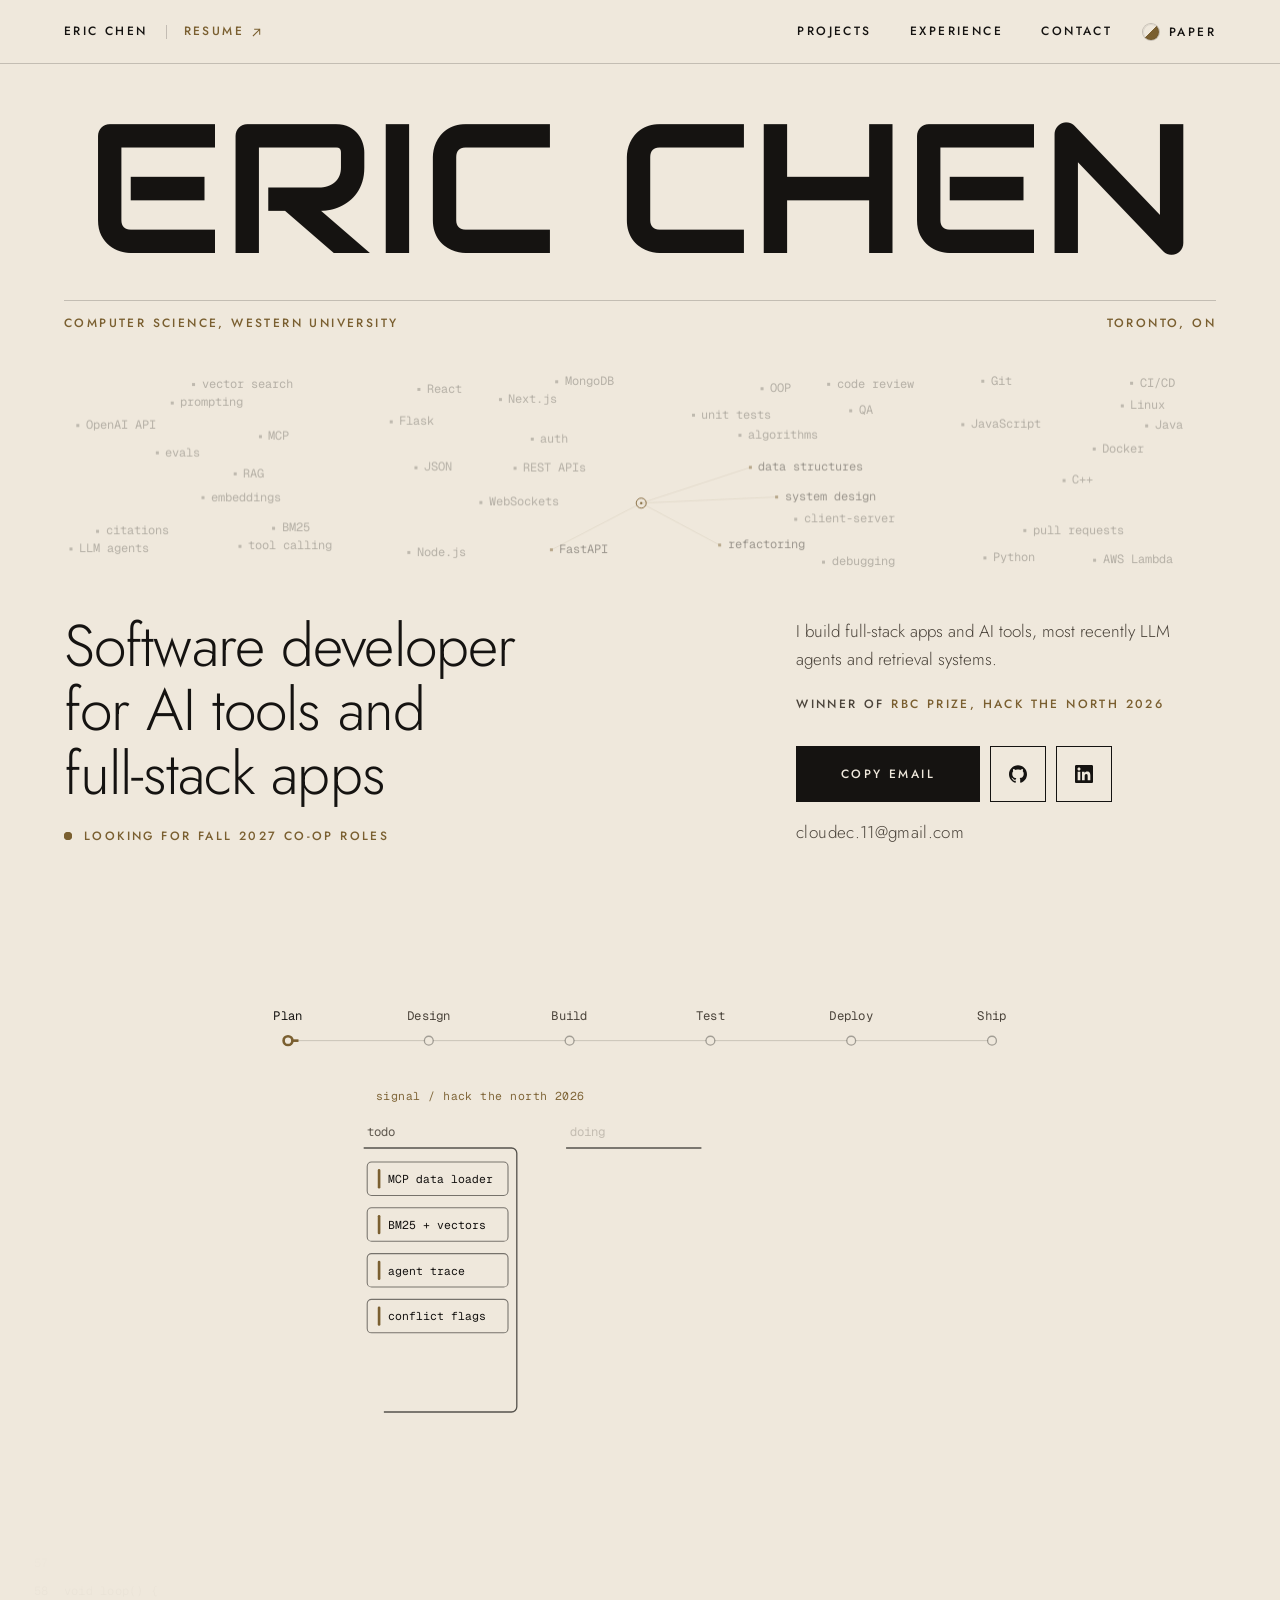
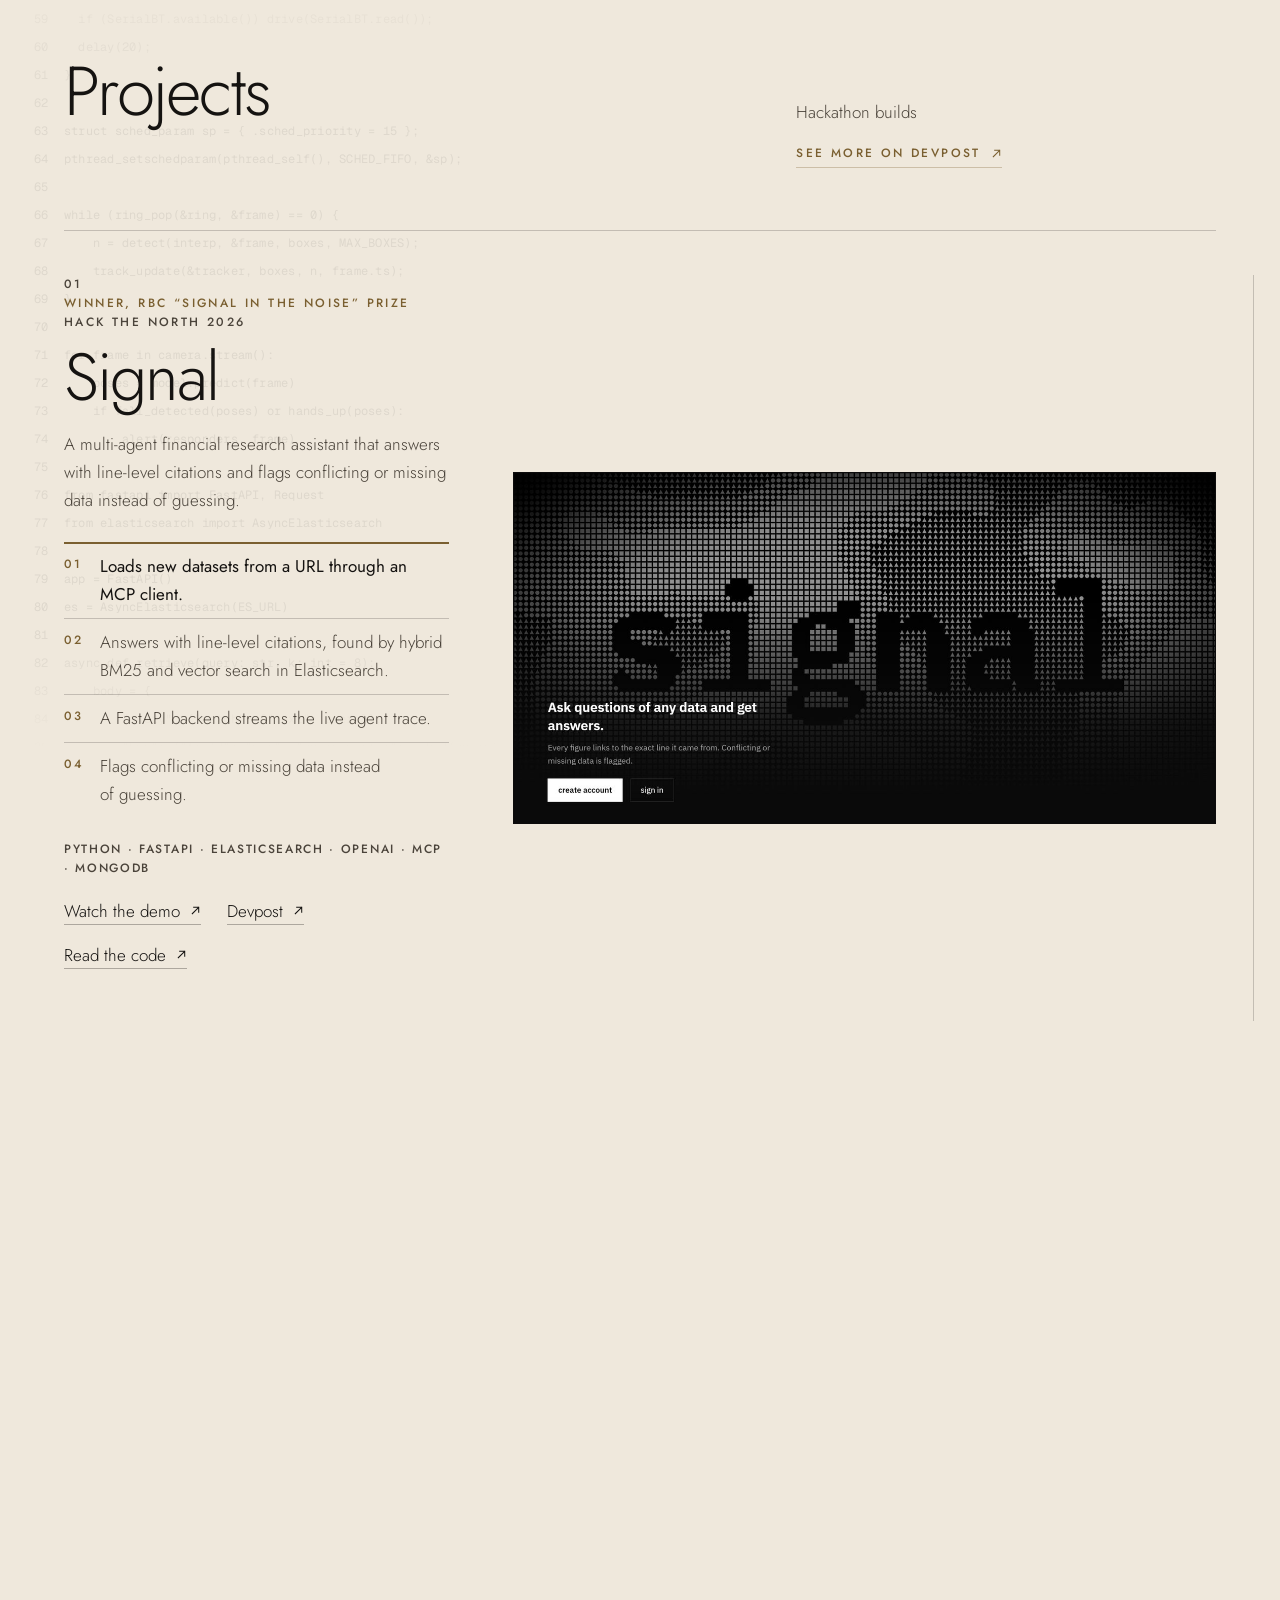
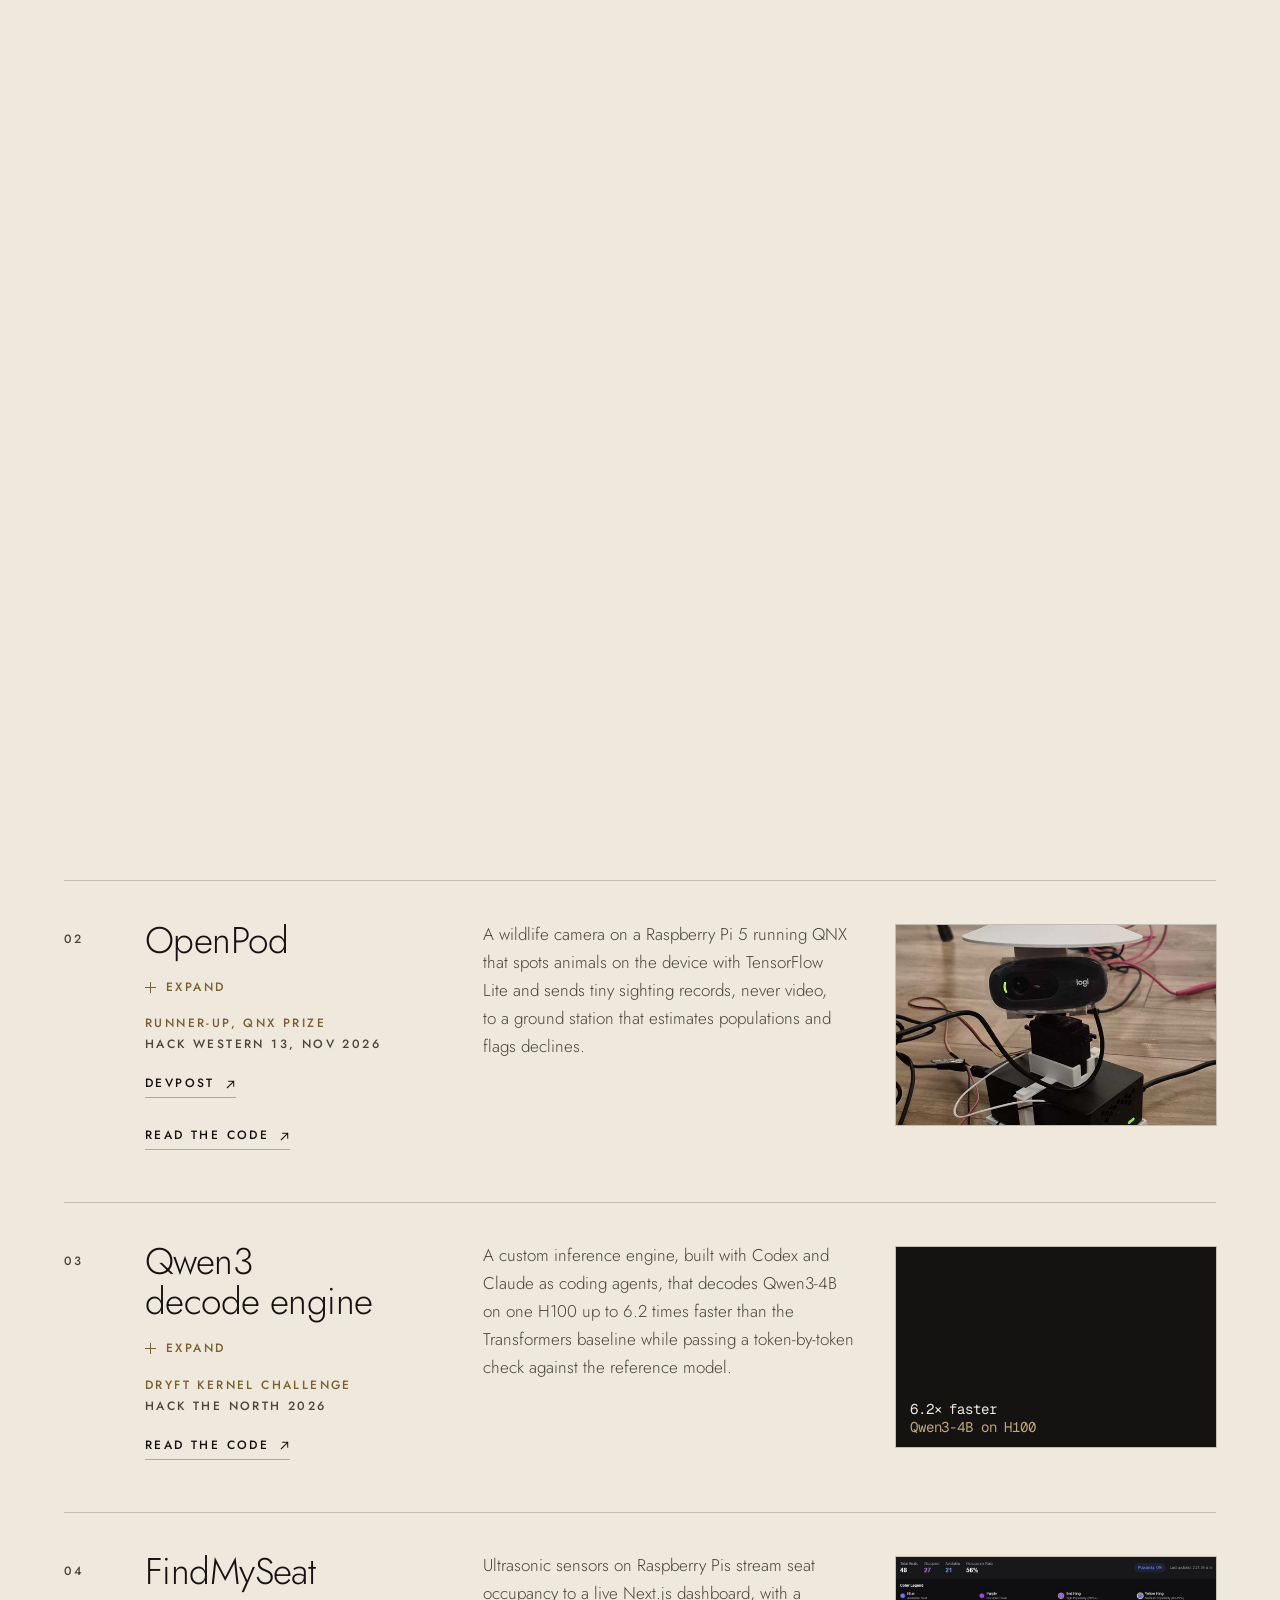
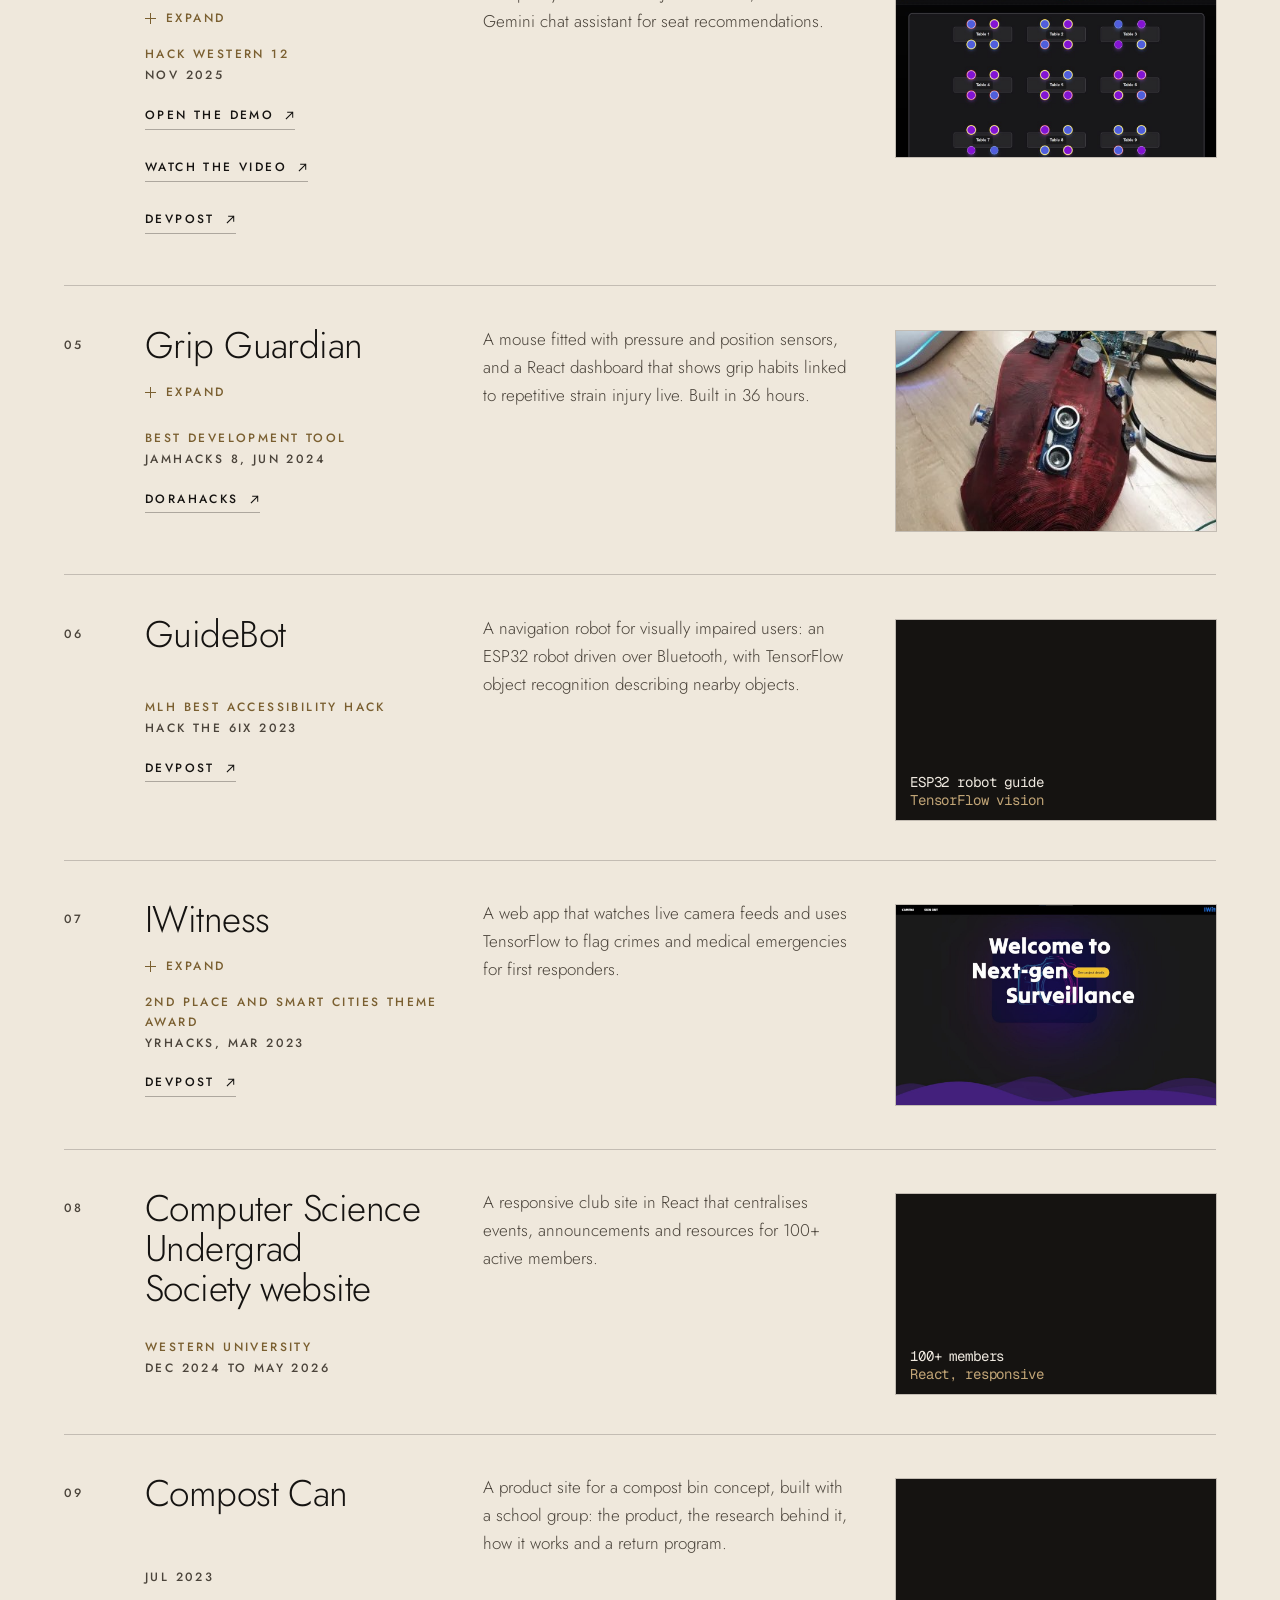
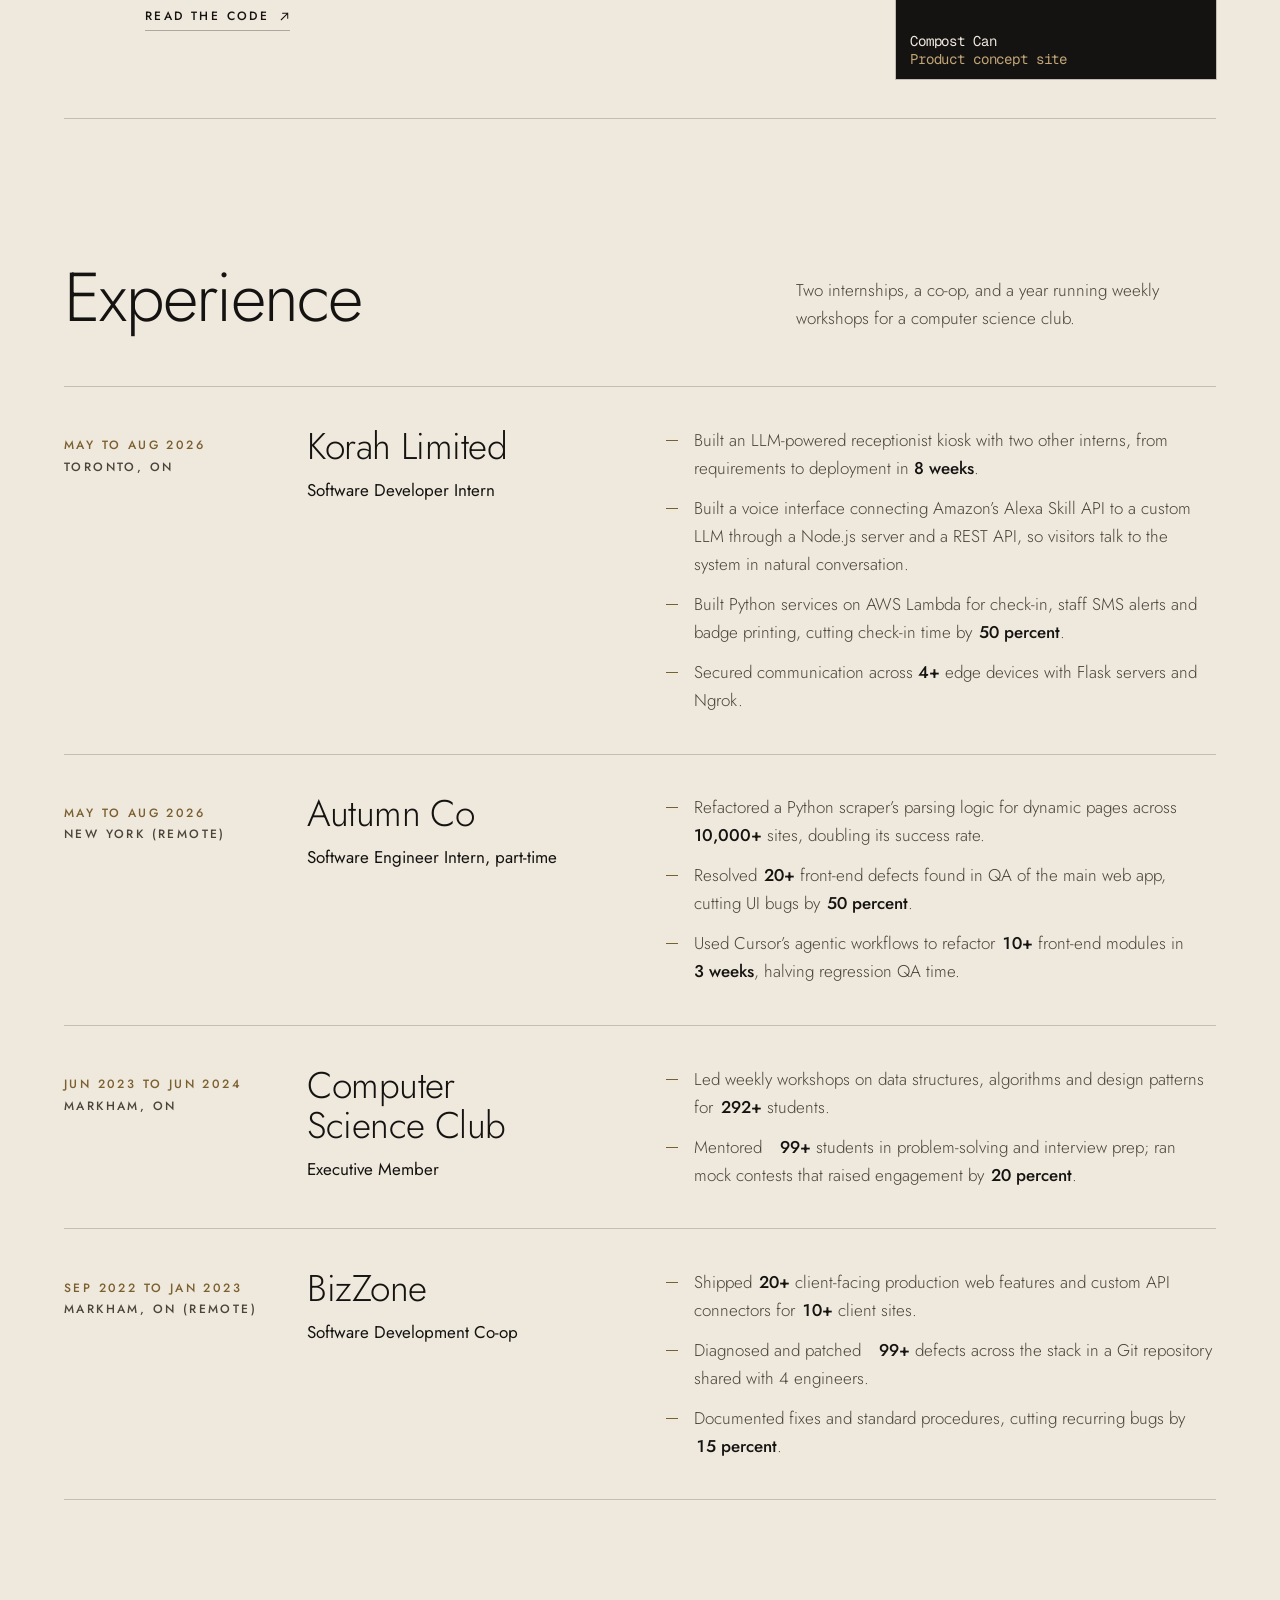
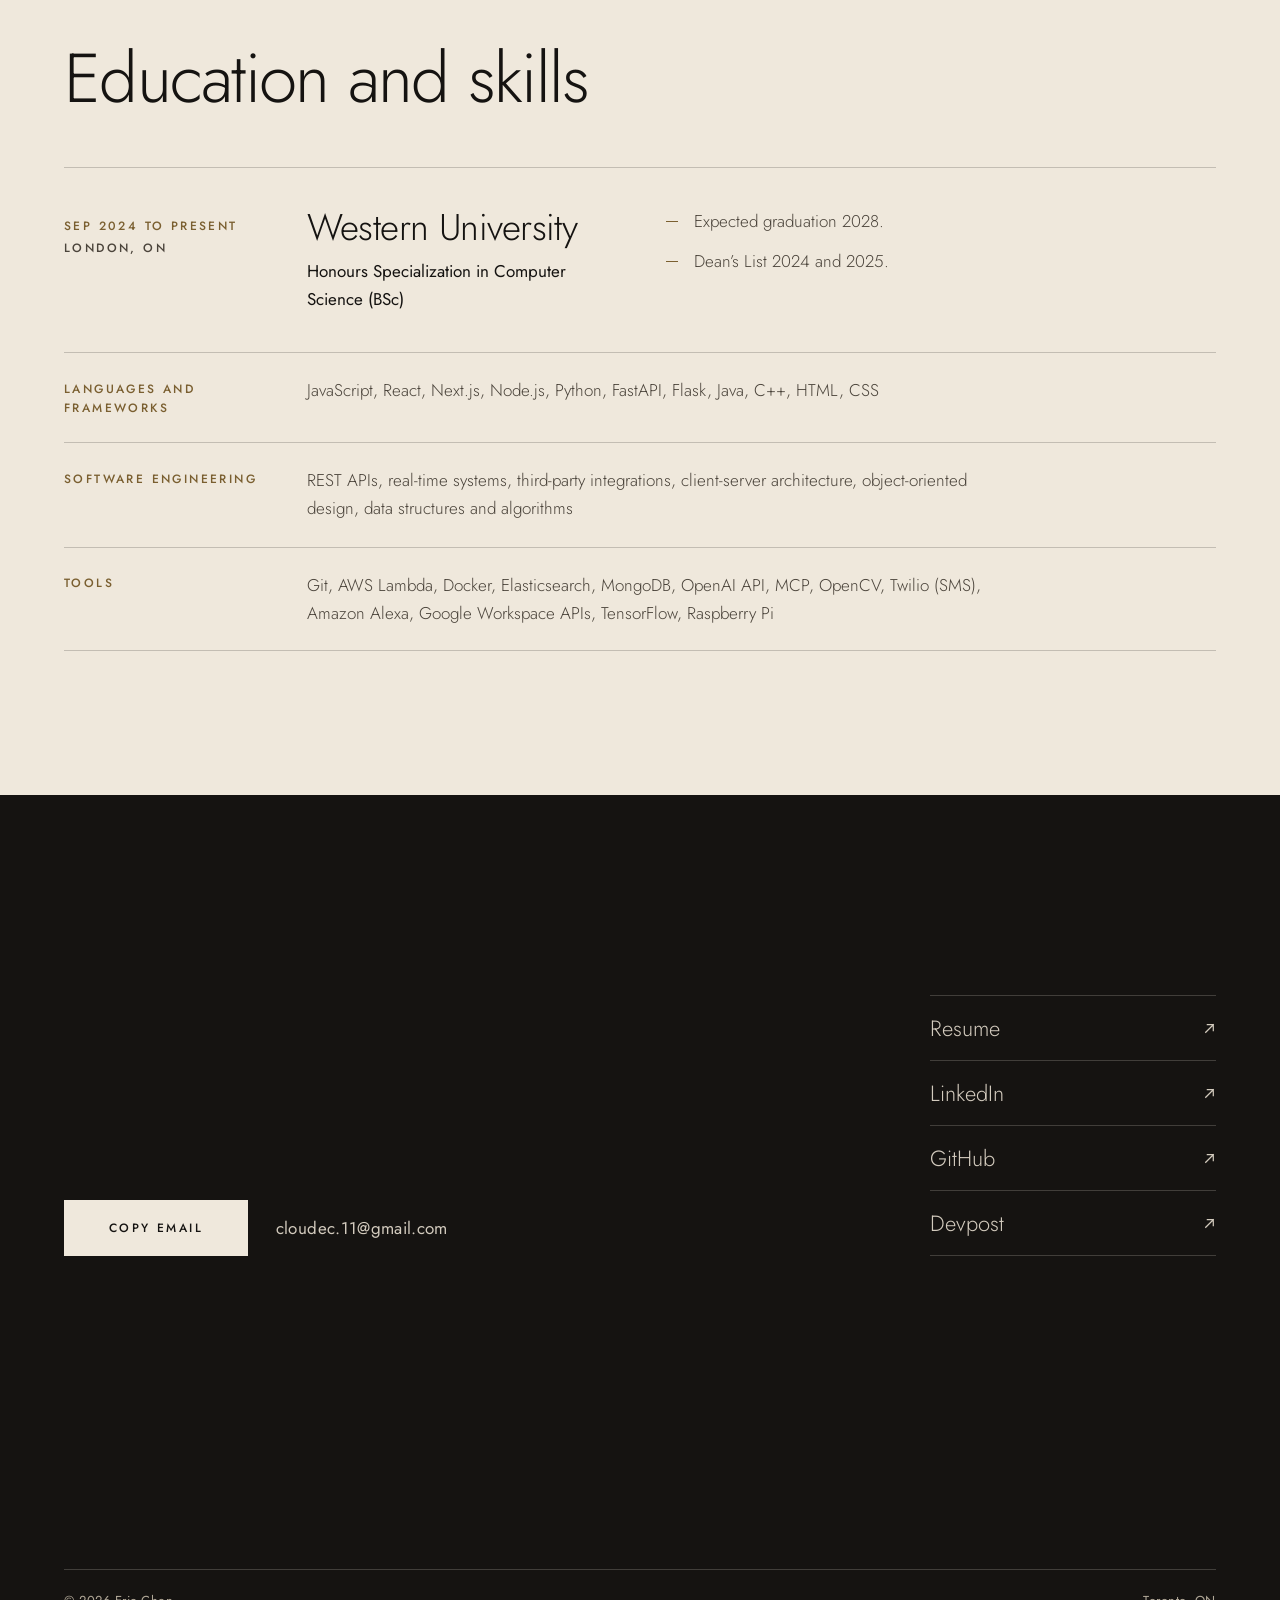
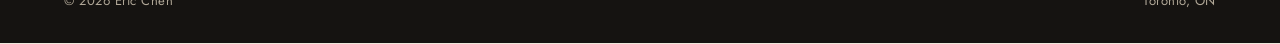
==== commit 2025a0d4: "added OpenPod (Hack Western 13) project Co-Authored-By: Claude Opus 5.5 <noreply@anthropic.com>" ====
--- a/index.html
+++ b/index.html
@@ -273,6 +273,26 @@
     <div class="rows projects">
       <article class="row proj" data-reveal>
         <span class="k row-n" aria-hidden="true">02</span>
+        <h3><button class="proj-toggle" type="button" aria-expanded="false" aria-controls="case-openpod"><span class="proj-name">OpenPod</span><span class="k proj-more" aria-hidden="true"><i class="plus"></i><span class="more-open">Expand</span><span class="more-close">Close</span></span></button></h3>
+        <div class="row-body">
+          <p>A wildlife camera on a Raspberry Pi 5 running QNX that spots animals on the device with TensorFlow Lite and sends tiny sighting records, never video, to a ground station that estimates populations and flags declines.</p>
+        </div>
+        <div class="k row-meta">
+          <span class="hl">Runner-up, QNX prize</span>
+          <span>Hack Western 13, Nov 2026</span>
+          <a class="tlink" target="_blank" rel="noopener" href="https://devpost.com/software/pod-81c6ei">Devpost<svg class="ico" aria-hidden="true"><use href="#i-out"/></svg></a>
+          <a class="tlink" target="_blank" rel="noopener" href="https://github.com/cloudec11/HackWestern13">Read the code<svg class="ico" aria-hidden="true"><use href="#i-out"/></svg></a>
+        </div>
+        <div class="thumb" aria-hidden="true"><div class="thumb-in"><img class="tall" src="assets/img/openpod.jpg" width="600" height="805" alt="" loading="lazy" decoding="async"></div></div>
+        <div class="proj-case" id="case-openpod">
+          <div class="proj-case-in">
+            <div class="pc-text"><ol class="steps"><li><button class="pc-step" type="button" data-step="0"><span class="k" aria-hidden="true">01</span><span>A Raspberry Pi 5 on QNX 8.0 runs EfficientDet-Lite0 through QNX's TensorFlow Lite port, about 68 ms per frame.</span></button></li><li><button class="pc-step" type="button" data-step="1"><span class="k" aria-hidden="true">02</span><span>Each stage is its own real-time process under a supervisor that restarts crashes; store-and-forward lost 0 of 45 visits in an outage.</span></button></li><li><button class="pc-step" type="button" data-step="2"><span class="k" aria-hidden="true">03</span><span>The ground station estimates density per zone, runs 1,000 ten-year forecasts and suggests where conservation money cuts extinction risk most.</span></button></li></ol><p class="k stack">QNX 8.0 · Raspberry Pi 5 · C · TensorFlow Lite · Python · SQLite</p></div>
+            <div class="pc-screen"><img class="frame frame-contain" src="assets/img/openpod.jpg" width="600" height="805" alt="The OpenPod prototype: a Logitech webcam under a white conical hat, mounted on a servo above a Raspberry Pi 5 case" loading="lazy" decoding="async"><div class="frame frame-type" role="img" aria-label="Under full CPU load at real-time priority: 11.2 frames per second, 150 millisecond p99 latency"><span class="k">Under full CPU load</span><b>11.2 fps, 150 ms p99</b></div><div class="frame frame-type" role="img" aria-label="Each sighting record is about 160 bytes"><span class="k">Per sighting</span><b>~160 bytes, no video</b></div></div>
+          </div>
+        </div>
+      </article>
+      <article class="row proj" data-reveal>
+        <span class="k row-n" aria-hidden="true">03</span>
         <h3><button class="proj-toggle" type="button" aria-expanded="false" aria-controls="case-qwen"><span class="proj-name">Qwen3 decode engine</span><span class="k proj-more" aria-hidden="true"><i class="plus"></i><span class="more-open">Expand</span><span class="more-close">Close</span></span></button></h3>
         <div class="row-body">
           <p>A custom inference engine, built with Codex and Claude as coding agents, that decodes Qwen3-4B on one H100 up to 6.2 times faster than the Transformers baseline while passing a token-by-token check against the reference model.</p>
@@ -292,7 +312,7 @@
       </article>
 
       <article class="row proj" data-reveal>
-        <span class="k row-n" aria-hidden="true">03</span>
+        <span class="k row-n" aria-hidden="true">04</span>
         <h3><button class="proj-toggle" type="button" aria-expanded="false" aria-controls="case-findmyseat"><span class="proj-name">FindMySeat</span><span class="k proj-more" aria-hidden="true"><i class="plus"></i><span class="more-open">Expand</span><span class="more-close">Close</span></span></button></h3>
         <div class="row-body">
           <p>Ultrasonic sensors on Raspberry Pis stream seat occupancy to a live Next.js dashboard, with a Gemini chat assistant for seat recommendations.</p>
@@ -314,7 +334,7 @@
       </article>
 
       <article class="row proj" data-reveal>
-        <span class="k row-n" aria-hidden="true">04</span>
+        <span class="k row-n" aria-hidden="true">05</span>
         <h3><button class="proj-toggle" type="button" aria-expanded="false" aria-controls="case-gripguardian"><span class="proj-name">Grip Guardian</span><span class="k proj-more" aria-hidden="true"><i class="plus"></i><span class="more-open">Expand</span><span class="more-close">Close</span></span></button></h3>
         <div class="row-body">
           <p>A mouse fitted with pressure and position sensors, and a React dashboard that shows grip habits linked to repetitive strain injury live. Built in 36 hours.</p>
@@ -334,7 +354,7 @@
       </article>
 
       <article class="row proj proj-plain" data-reveal>
-        <span class="k row-n" aria-hidden="true">05</span>
+        <span class="k row-n" aria-hidden="true">06</span>
         <h3><span class="proj-name">GuideBot</span></h3>
         <div class="row-body">
           <p>A navigation robot for visually impaired users: an ESP32 robot driven over Bluetooth, with TensorFlow object recognition describing nearby objects.</p>
@@ -348,7 +368,7 @@
       </article>
 
       <article class="row proj" data-reveal>
-        <span class="k row-n" aria-hidden="true">06</span>
+        <span class="k row-n" aria-hidden="true">07</span>
         <h3><button class="proj-toggle" type="button" aria-expanded="false" aria-controls="case-iwitness"><span class="proj-name">IWitness</span><span class="k proj-more" aria-hidden="true"><i class="plus"></i><span class="more-open">Expand</span><span class="more-close">Close</span></span></button></h3>
         <div class="row-body">
           <p>A web app that watches live camera feeds and uses TensorFlow to flag crimes and medical emergencies for first responders.</p>
@@ -368,7 +388,7 @@
       </article>
 
       <article class="row proj proj-plain" data-reveal>
-        <span class="k row-n" aria-hidden="true">07</span>
+        <span class="k row-n" aria-hidden="true">08</span>
         <h3><span class="proj-name">Computer Science Undergrad Society website</span></h3>
         <div class="row-body">
           <p>A responsive club site in React that centralises events, announcements and resources for 100+ active members.</p>
@@ -381,7 +401,7 @@
       </article>
 
       <article class="row proj proj-plain" data-reveal>
-        <span class="k row-n" aria-hidden="true">08</span>
+        <span class="k row-n" aria-hidden="true">09</span>
         <h3><span class="proj-name">Compost Can</span></h3>
         <div class="row-body">
           <p>A product site for a compost bin concept, built with a school group: the product, the research behind it, how it works and a return program.</p>
--- a/assets/site.css
+++ b/assets/site.css
@@ -261,6 +261,22 @@
 .theme-menu button { width: 100%; color: var(--soft); transition: color .3s; }
 .theme-menu button:hover, .theme-menu button[aria-pressed="true"] { color: var(--ink); }
 .theme-menu button[aria-pressed="true"]::after { content: ""; width: 5px; height: 5px; margin-left: auto; border-radius: 50%; background: var(--gold); }
+/* First-visit hint (assets/theme.js): a hand-drawn arrow curling up to the swatch. It draws
+   in, bobs gently, and fades out on scroll or once the menu is opened. */
+.theme-hint {
+  position: absolute; top: calc(100% - 6px); right: 12px;
+  display: flex; align-items: flex-end; gap: 4px;
+  color: var(--gold); pointer-events: none; white-space: nowrap;
+  opacity: 0; transform: translateY(6px);
+  transition: opacity .45s var(--out), transform .6s var(--out);
+}
+.theme-hint.is-on { opacity: 1; transform: none; animation: hint-bob 2.4s 1.2s ease-in-out infinite; }
+.theme-hint-t { font: 400 13px/1 var(--sans); letter-spacing: .02em; padding-bottom: 2px; }
+.theme-hint svg { width: 26px; height: 30px; flex: none; overflow: visible; }
+.theme-hint path { stroke: currentColor; stroke-width: 1.5; stroke-linecap: round; stroke-linejoin: round; stroke-dasharray: 1; stroke-dashoffset: 1; }
+.theme-hint.is-on path { transition: stroke-dashoffset .7s var(--out) .15s; stroke-dashoffset: 0; }
+.theme-hint.is-on path + path { transition-delay: .6s; }
+@keyframes hint-bob { 50% { transform: translateY(-4px); } }
 
 /* ── Button: ink fills from below on hover ───────── */
 .btn {
@@ -993,6 +1009,8 @@
   .nav-cv { margin-left: 12px; padding-left: 12px; background-position-x: 12px; }
   .theme { margin-left: 14px; }
   .theme-label { display: none; }
+  .theme-hint { right: 10px; }
+  .theme-hint-t { font-size: 12px; }
 
   .hero { min-height: 0; }
   .hero-top { padding-top: 16px; }
@@ -1029,15 +1047,7 @@
   .foot-mail { text-align: center; }
 }
 
-/* ── Reduced motion: everything simply present ───── */
-/* (?motion=1 adds .force-motion so motion can be checked in browsers that force reduce) */
-@media (prefers-reduced-motion: reduce) {
-  html:not(.force-motion) { scroll-behavior: auto; }
-  html:not(.force-motion) *, html:not(.force-motion) *::before, html:not(.force-motion) *::after { animation: none !important; transition: none !important; }
-  html.js:not(.force-motion) [data-reveal] > * { opacity: 1; transform: none; clip-path: none; }
-  html.js:not(.force-motion) [data-reveal].row::before { transform: none; }
-  html.js:not(.force-motion) .foot-name i { transform: none; }
-}
+/* Motion always plays: the OS reduced-motion setting is intentionally ignored. */
 
 @media print {
   .nav { position: static; }
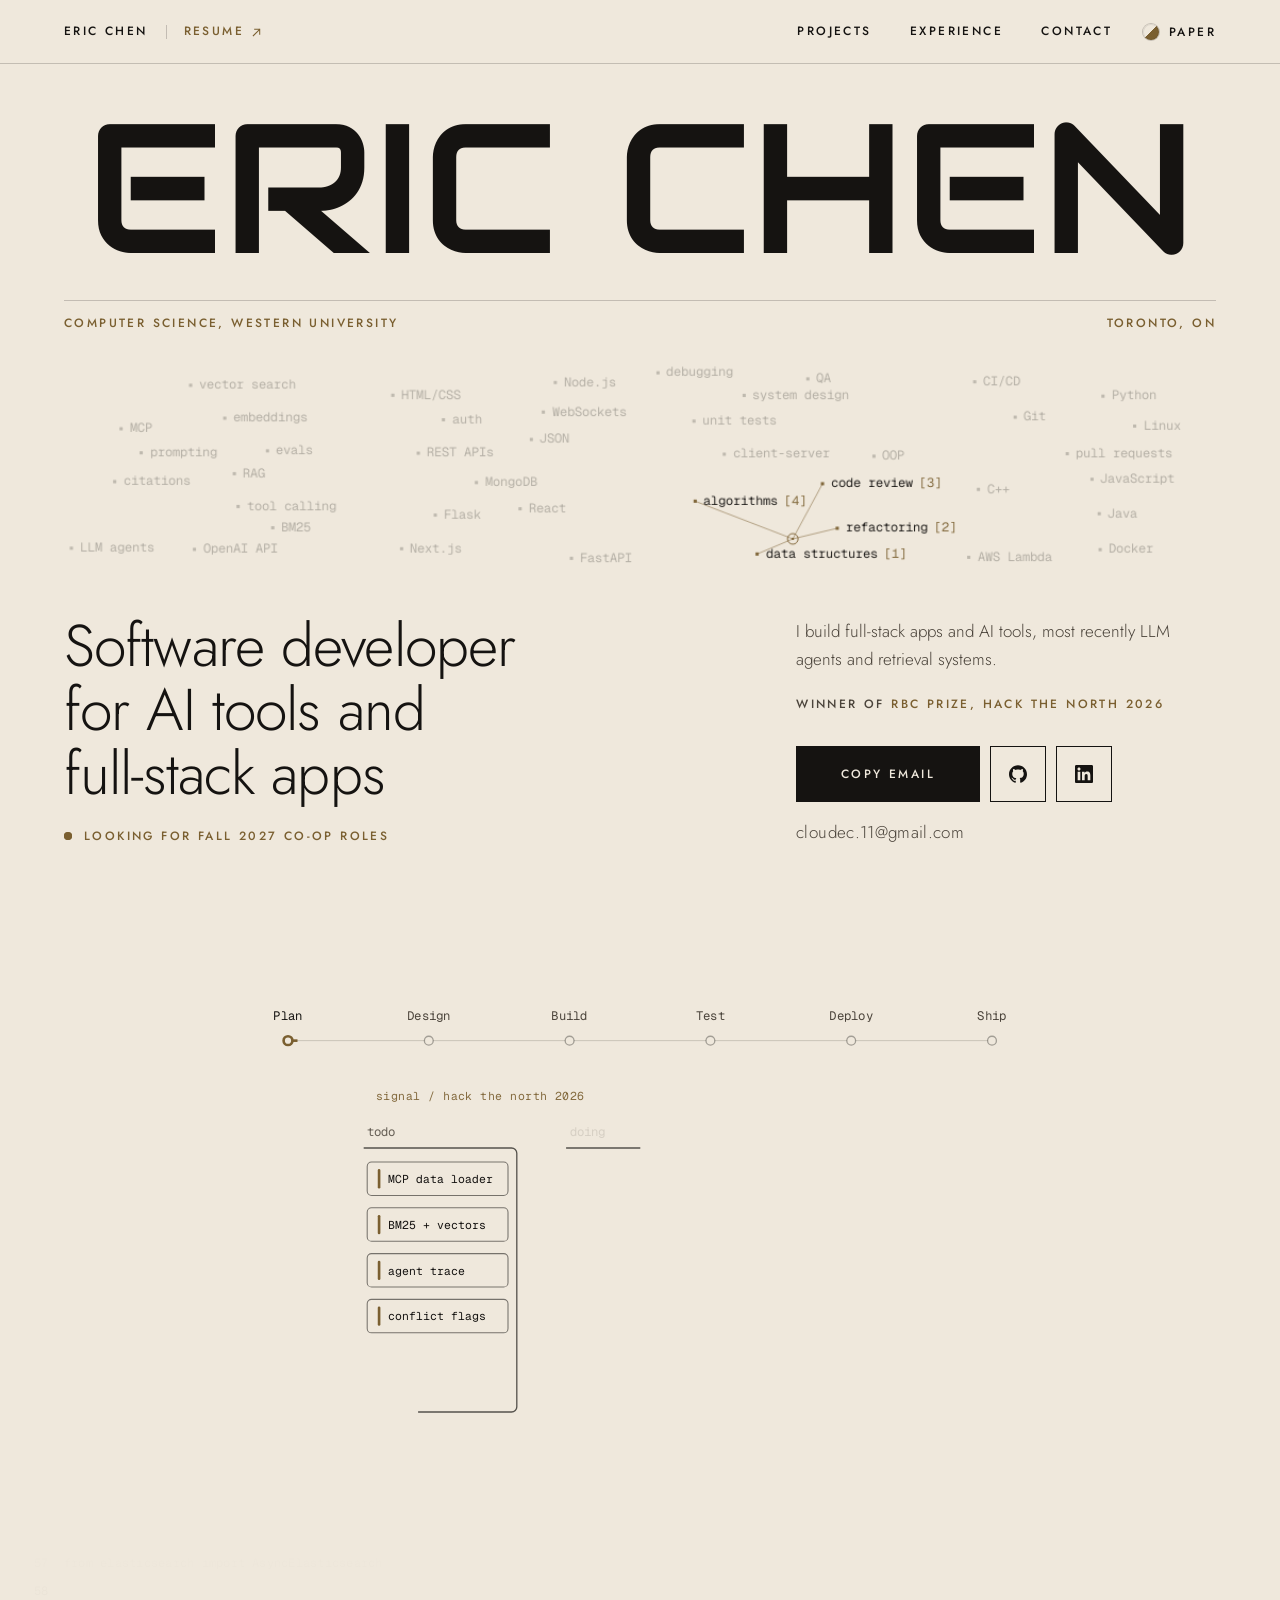
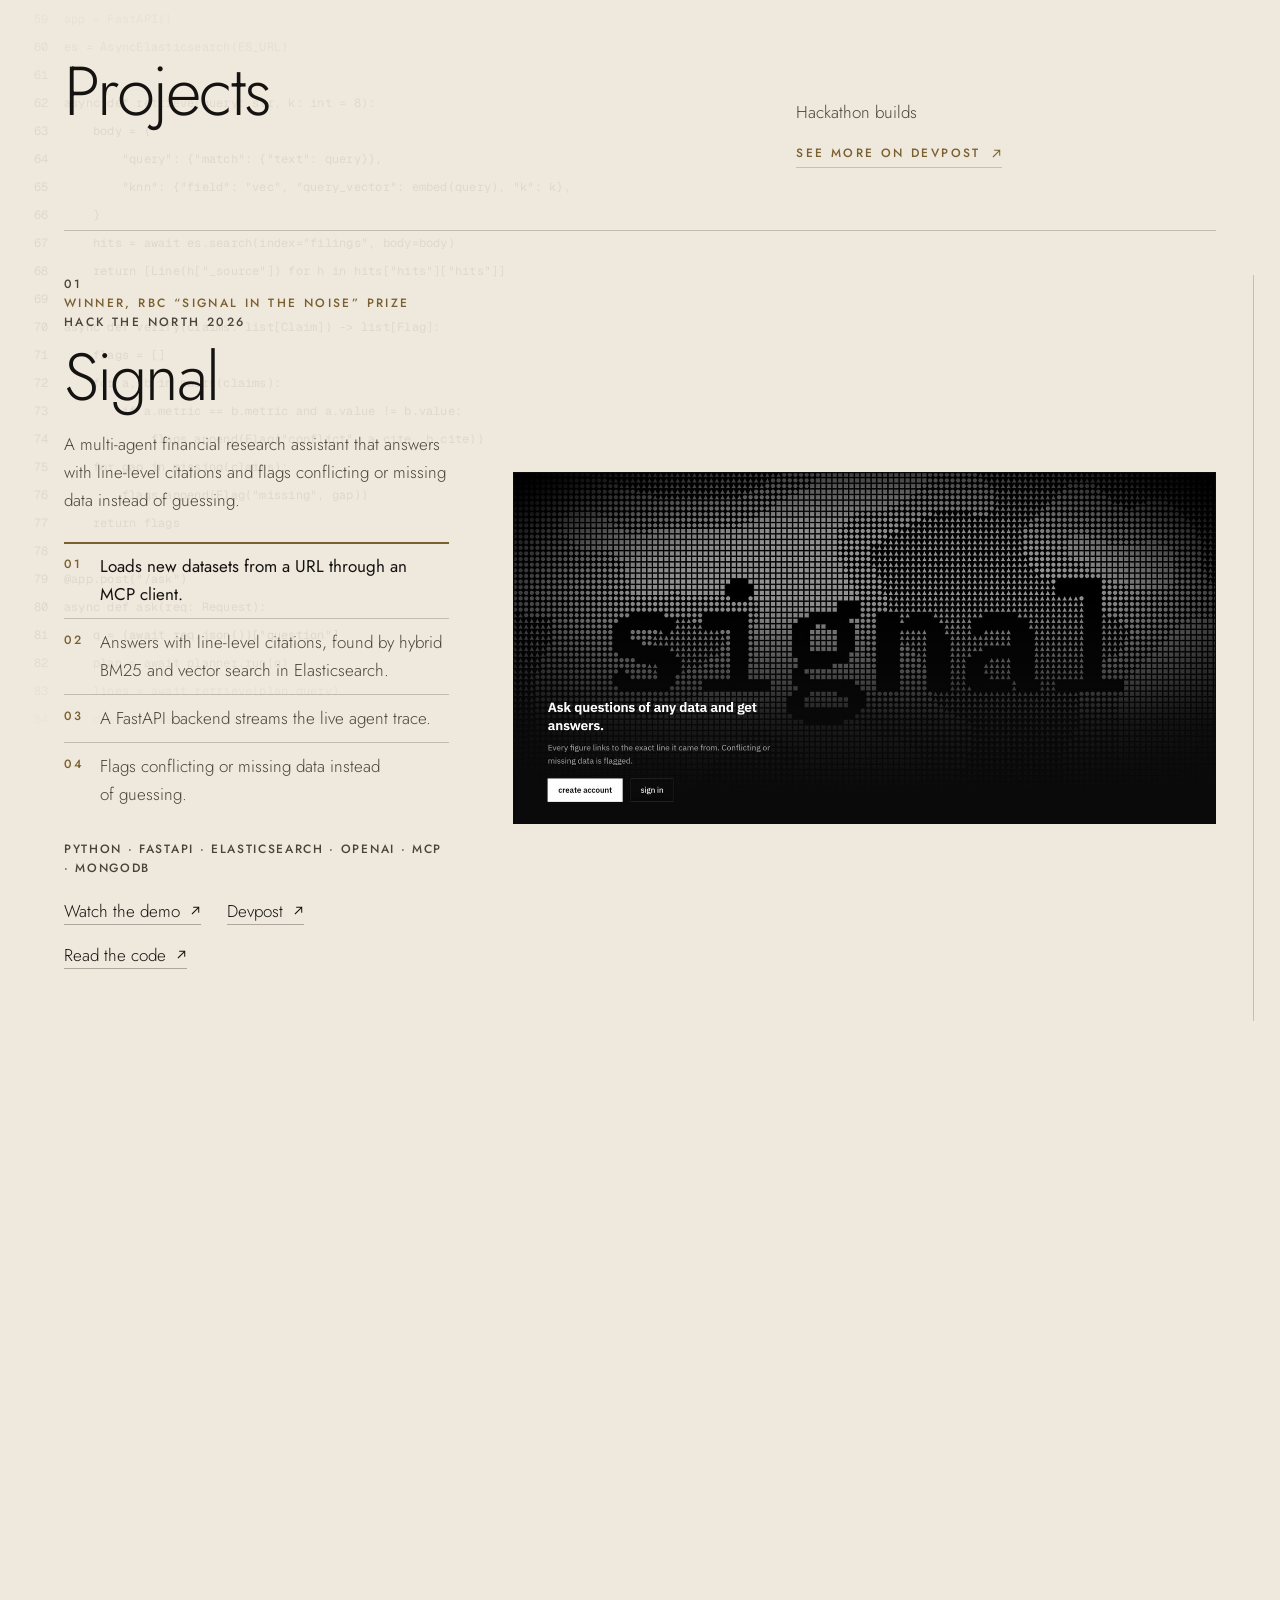
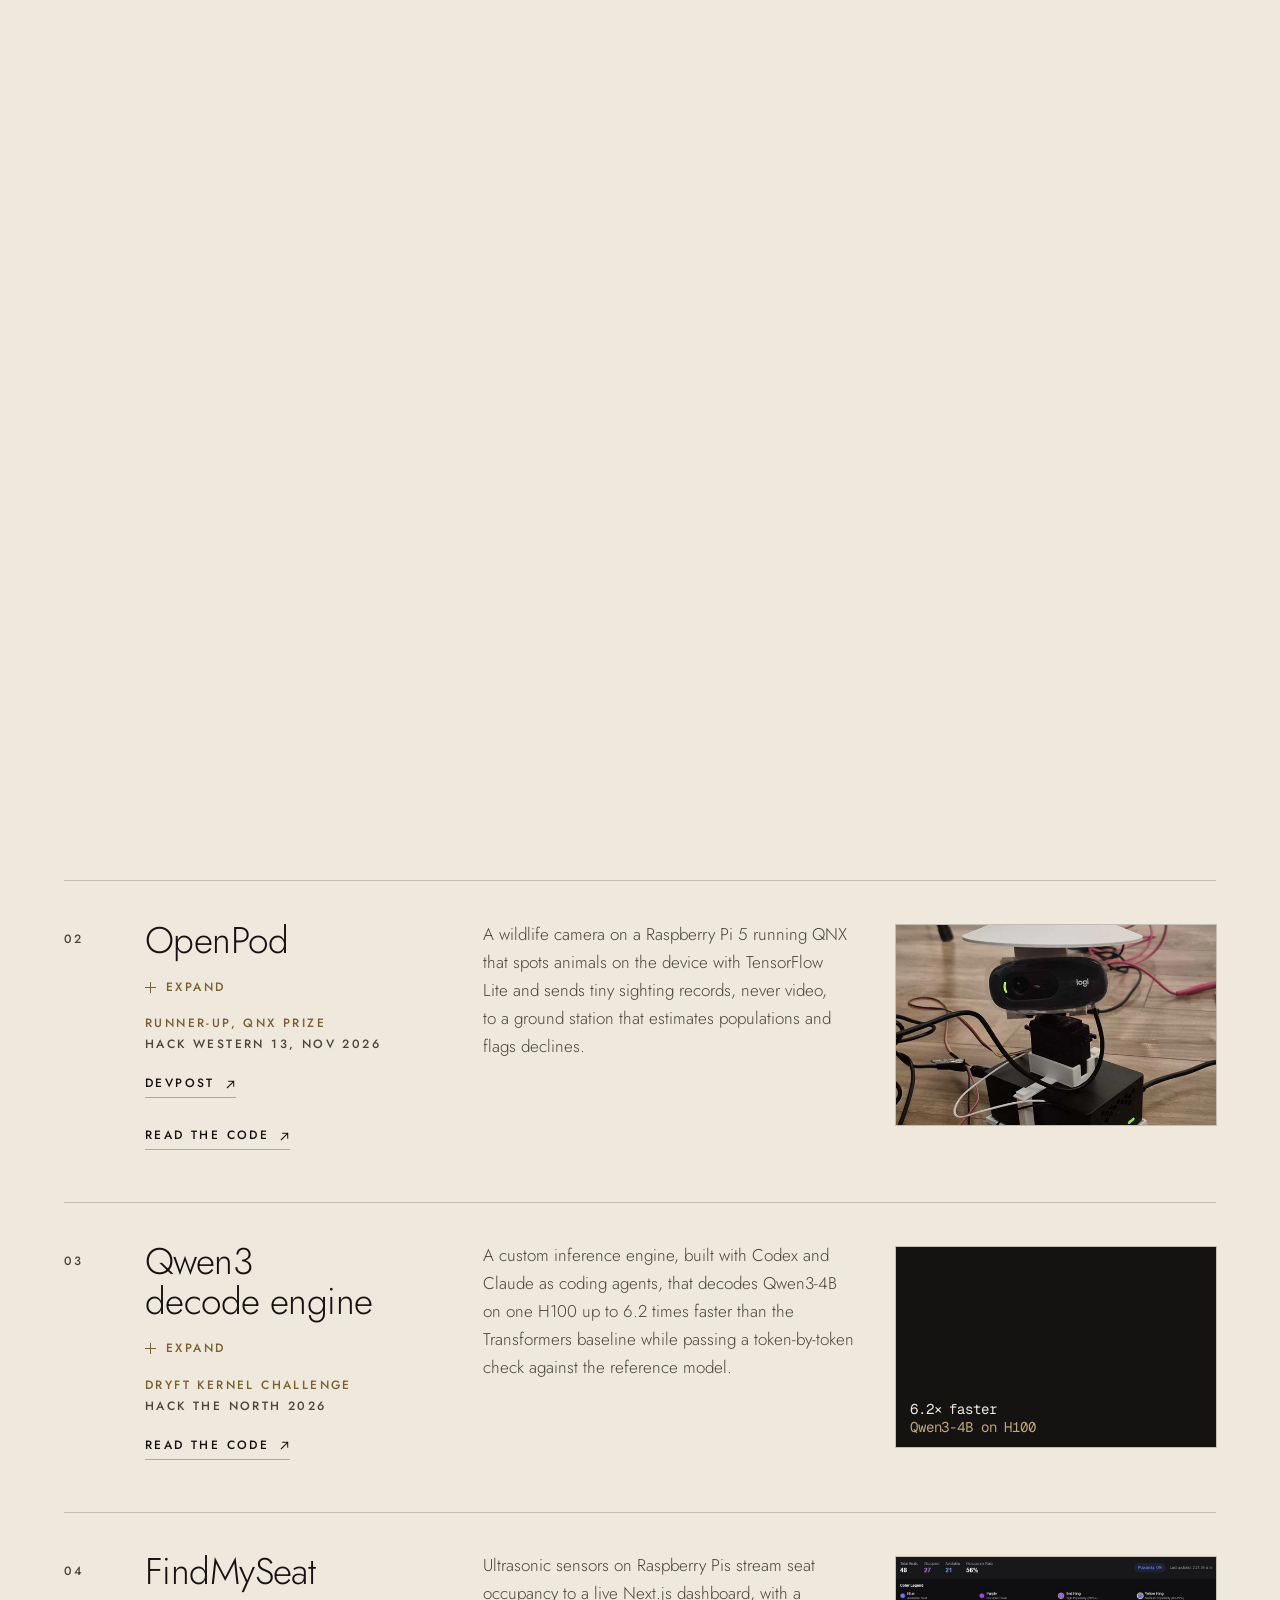
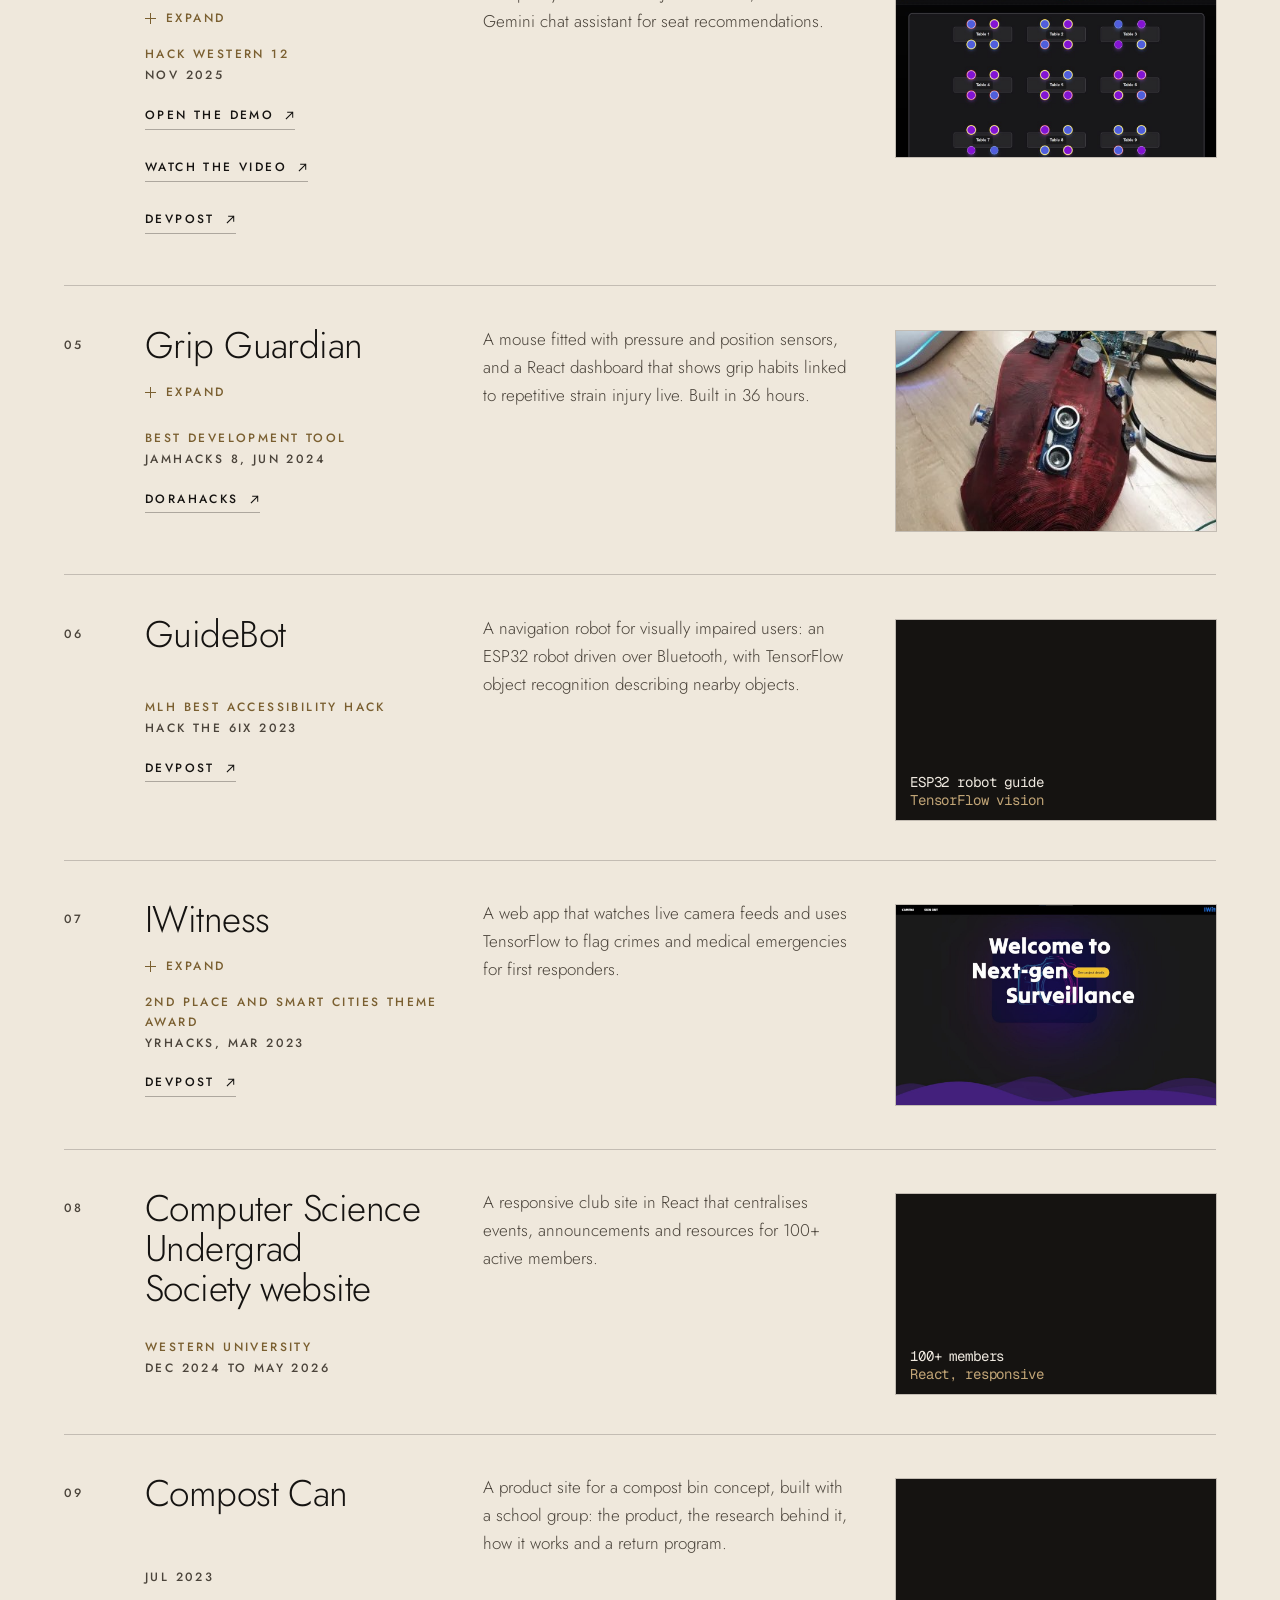
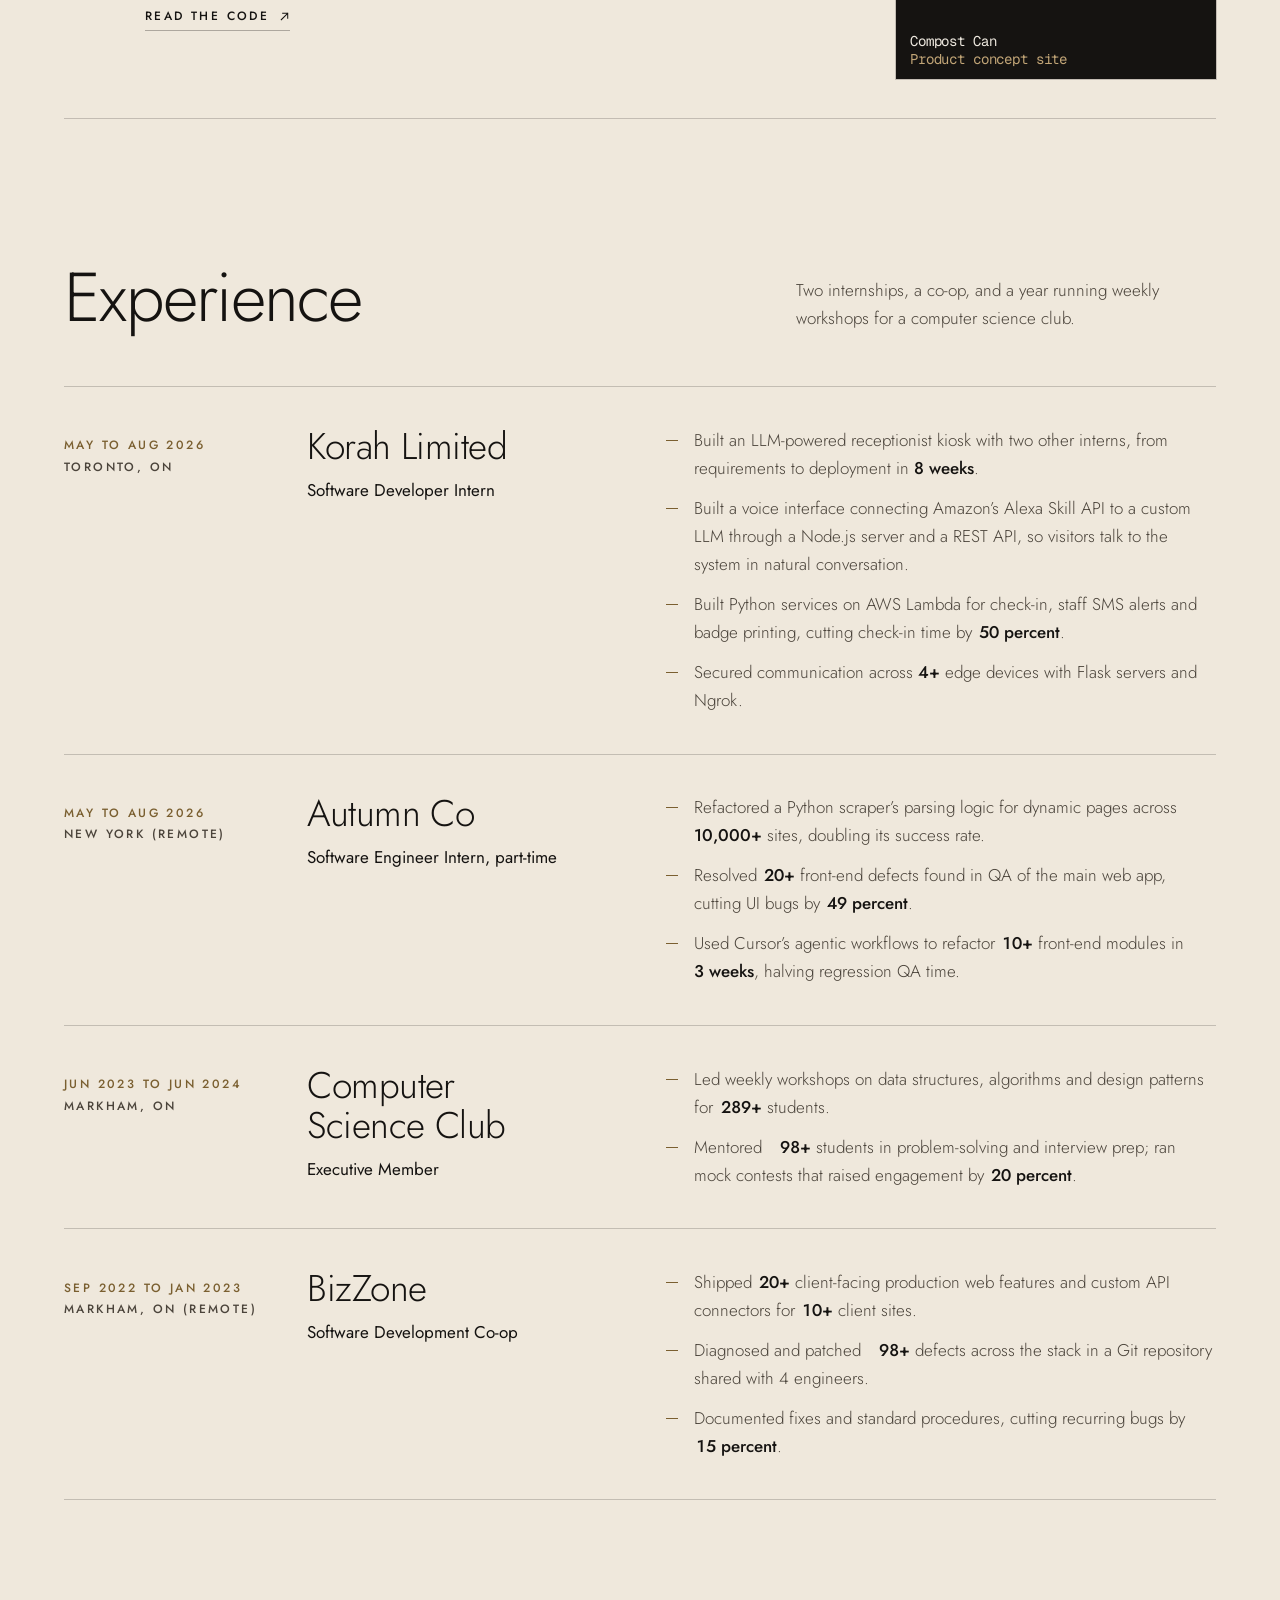
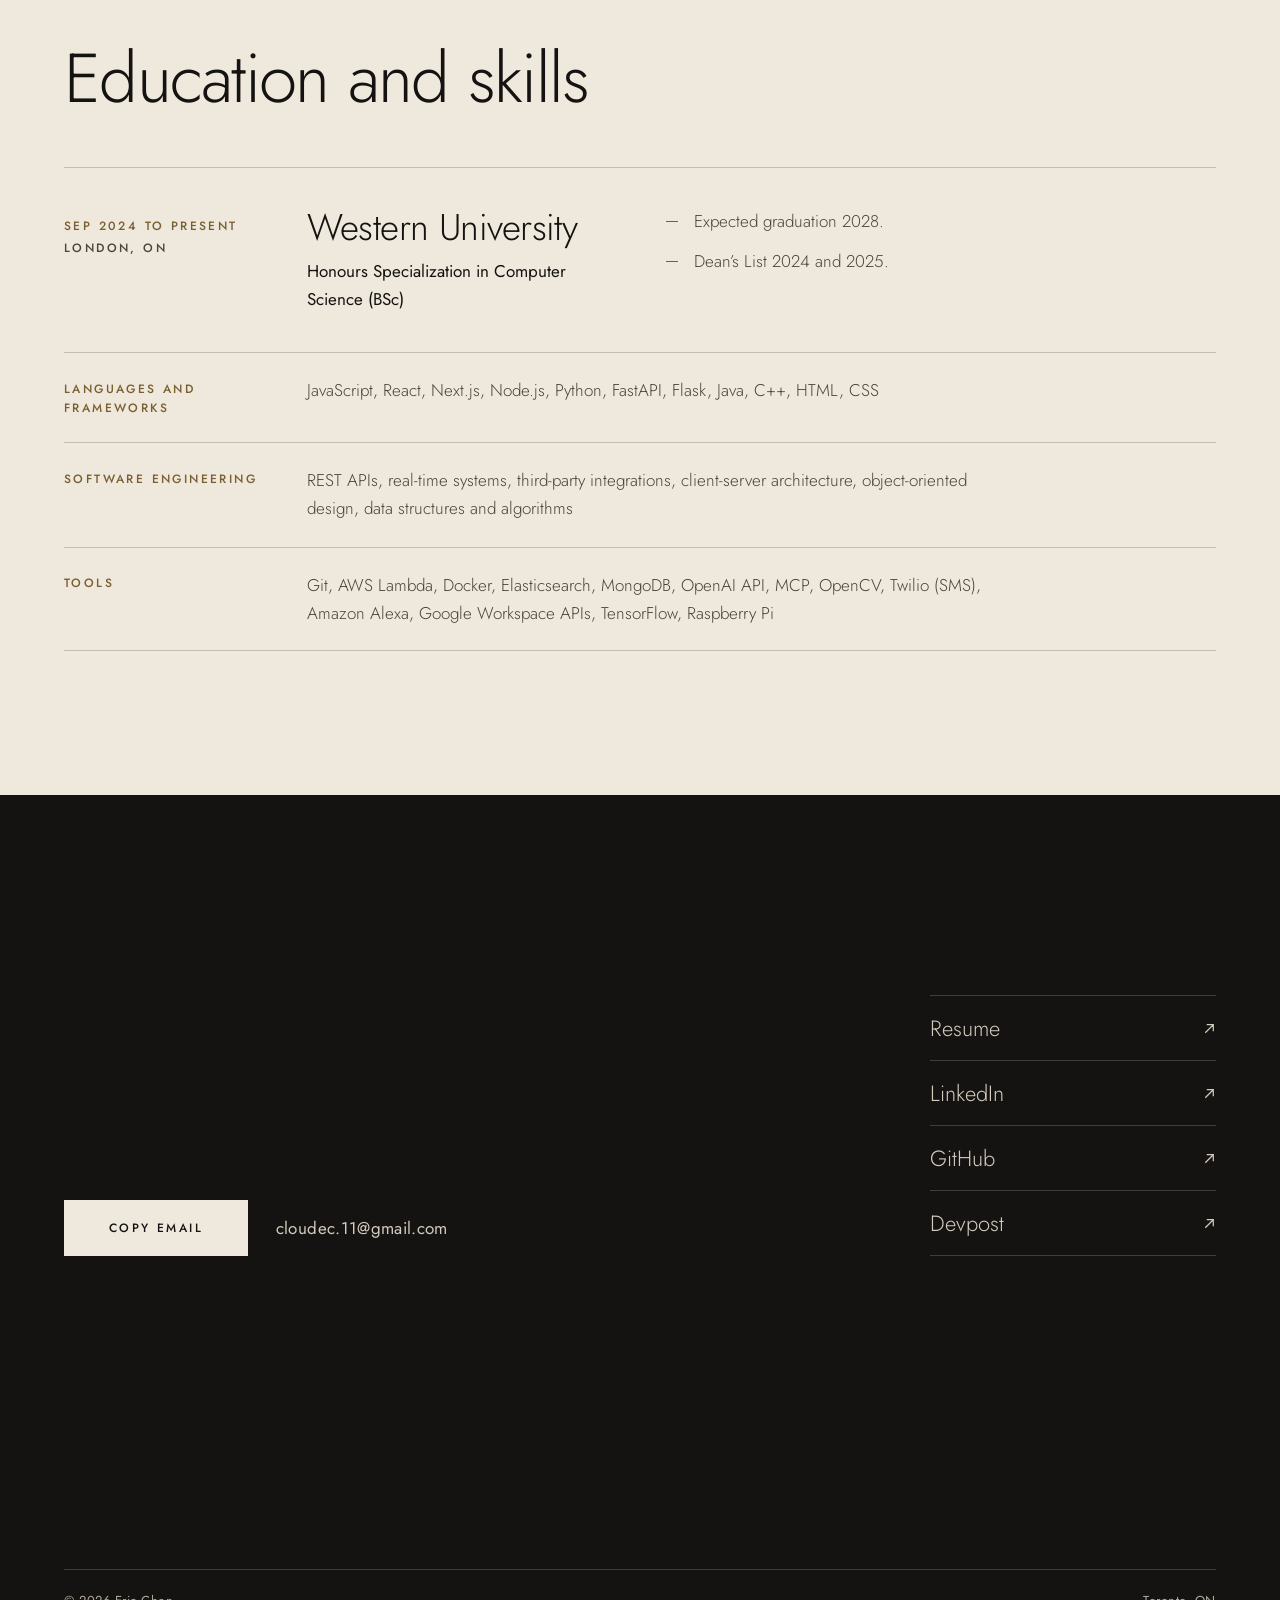
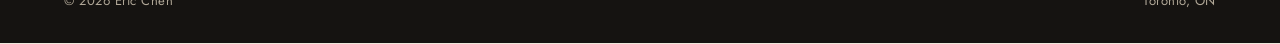
==== commit 3bc25344: "Fix hero name accessible label; configure HTML validator aria-label is ignored on a <p>, so screen r" ====
--- a/index.html
+++ b/index.html
@@ -58,7 +58,7 @@
 
 <section class="hero" aria-labelledby="hero-title">
   <div class="wrap hero-top">
-    <p class="hero-name" aria-label="Eric Chen"><span class="w" aria-hidden="true"><i style="--i:0">E</i><i style="--i:1">r</i><i style="--i:2">i</i><i style="--i:3">c</i></span> <span class="w" aria-hidden="true"><i style="--i:4">C</i><i style="--i:5">h</i><i style="--i:6">e</i><i style="--i:7">n</i></span></p>
+    <p class="hero-name"><span class="sr-only">Eric Chen</span><span class="w" aria-hidden="true"><i style="--i:0">E</i><i style="--i:1">r</i><i style="--i:2">i</i><i style="--i:3">c</i></span> <span class="w" aria-hidden="true"><i style="--i:4">C</i><i style="--i:5">h</i><i style="--i:6">e</i><i style="--i:7">n</i></span></p>
     <p class="hero-meta k"><span>Computer Science, Western University</span><span>Toronto, ON</span></p>
     <div class="hero-field" aria-hidden="true"><canvas></canvas></div>
   </div>
